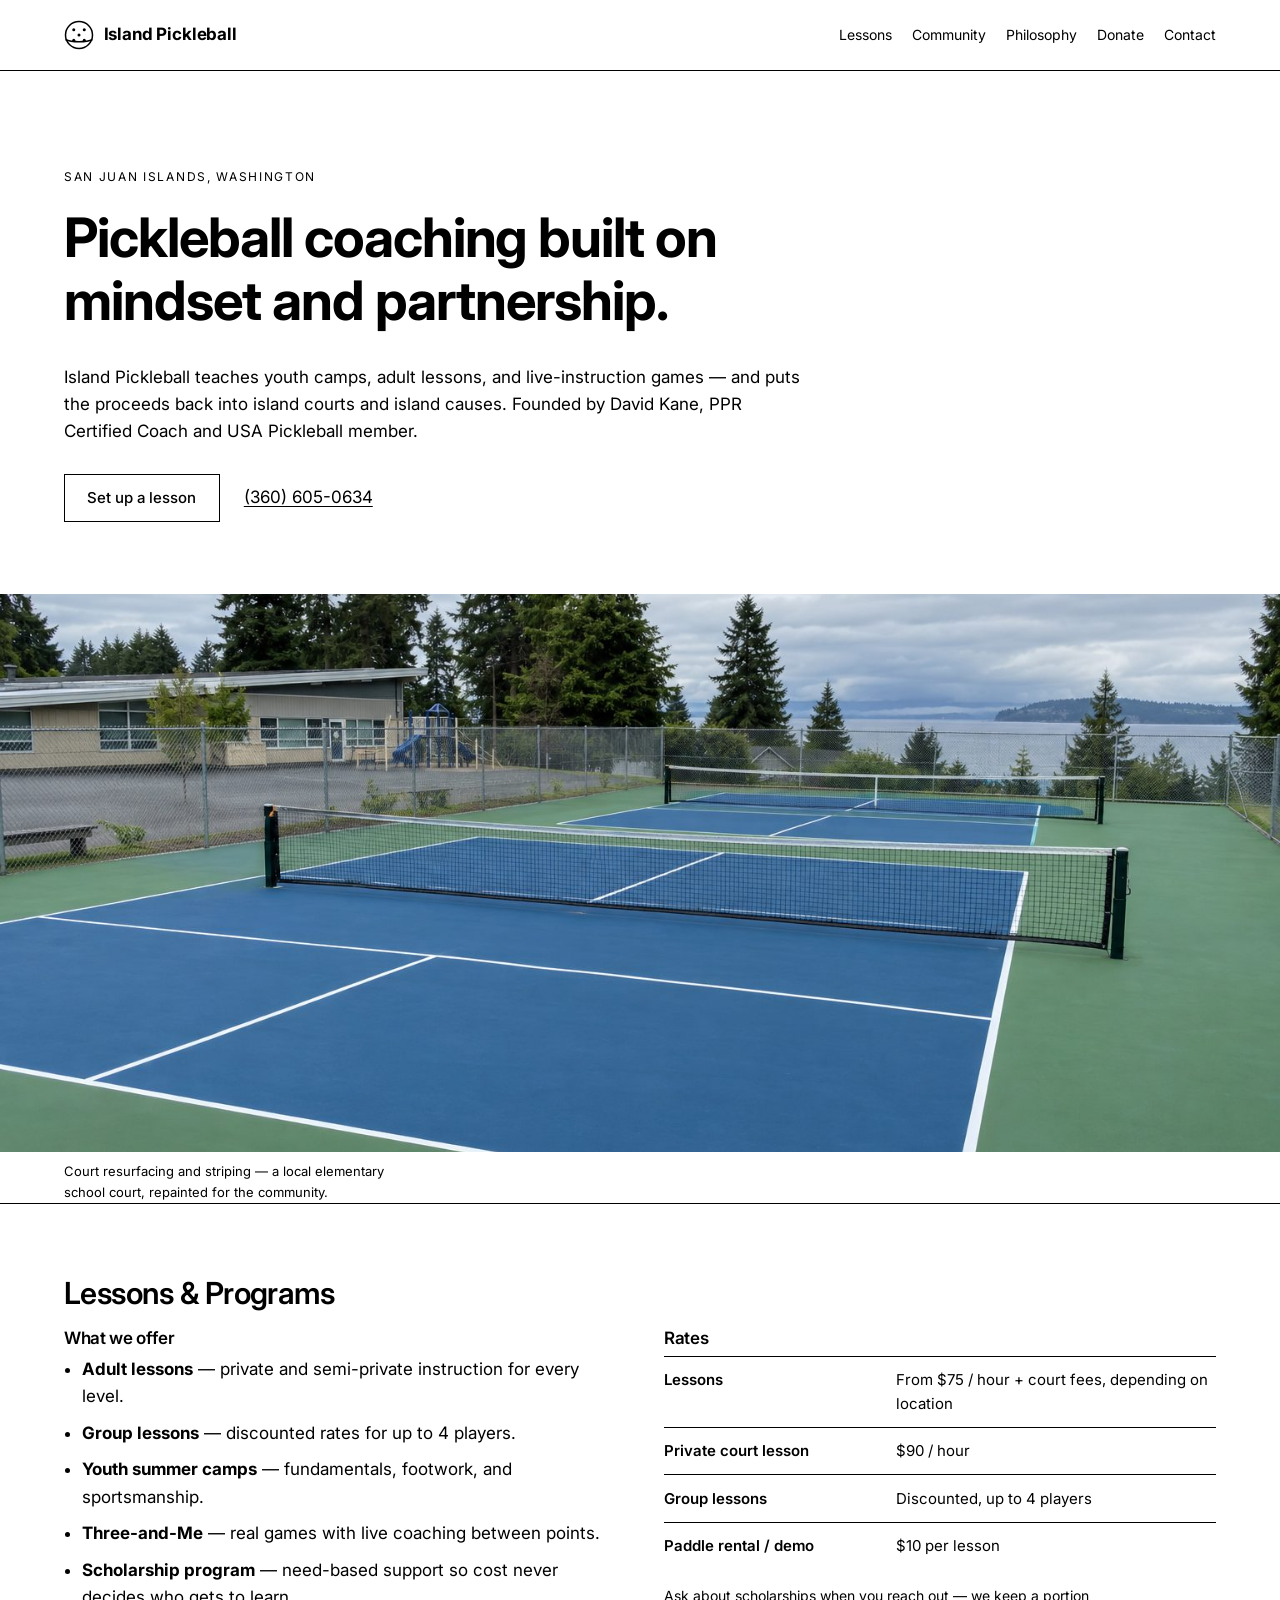
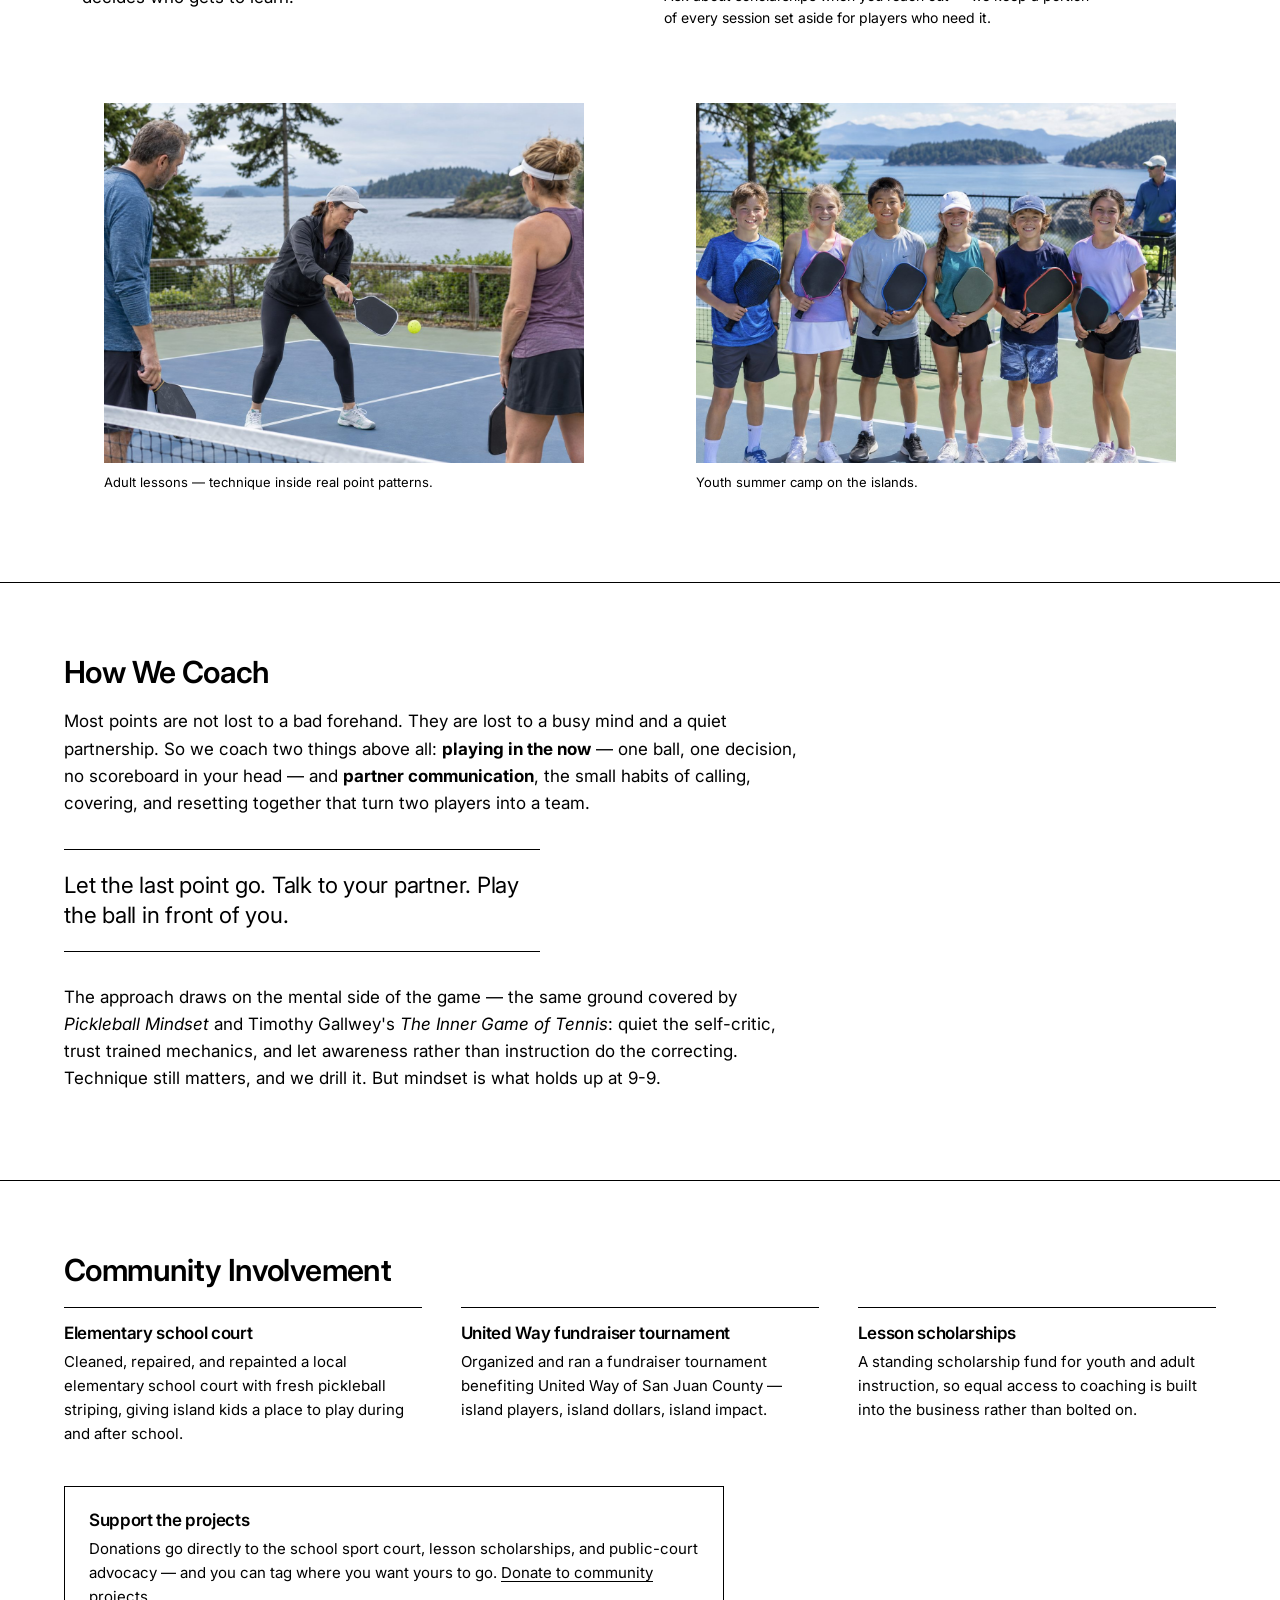
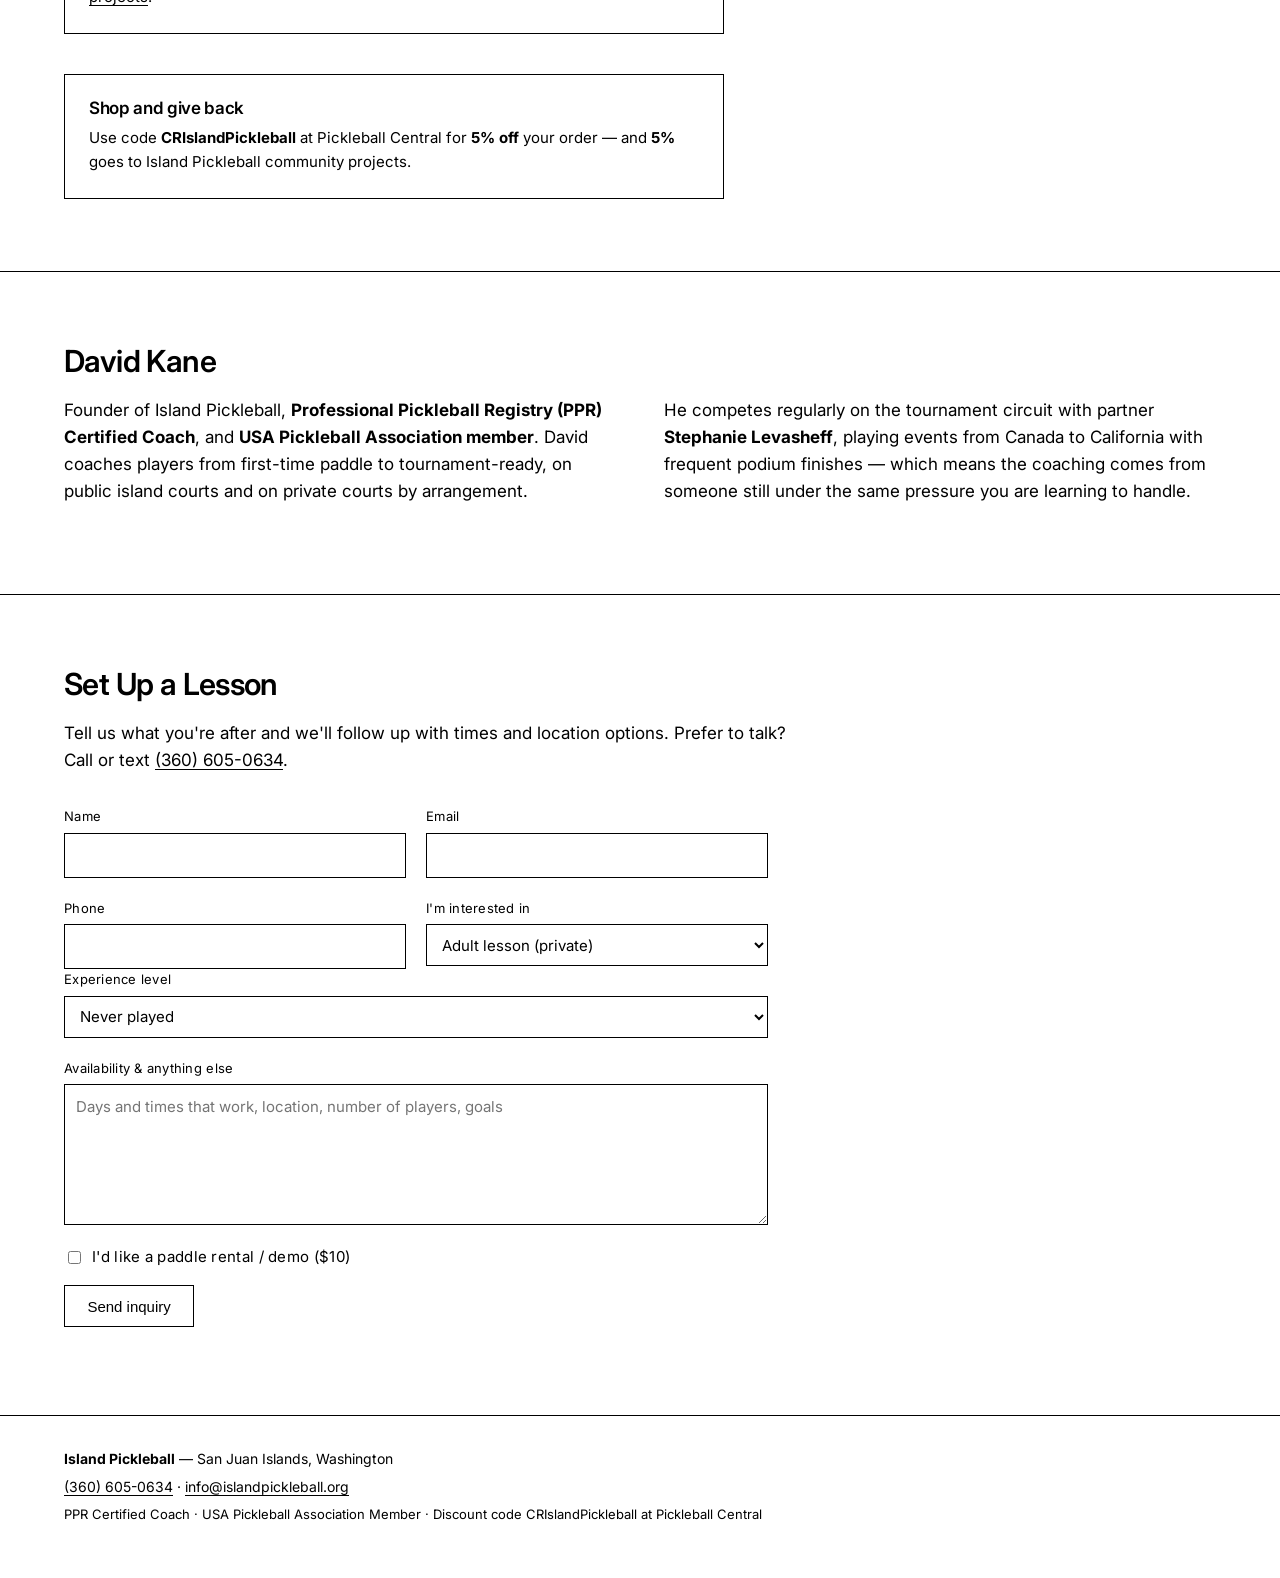
==== index.html @ 6d338e6a "Update index.html changed email in footer" ====
<!DOCTYPE html>
<html lang="en">
<head>
<meta charset="utf-8">
<meta name="viewport" content="width=device-width, initial-scale=1">
<title>Island Pickleball — Coaching &amp; Community in the San Juan Islands</title>
<meta name="description" content="Island Pickleball offers youth camps, adult lessons, and community court projects in the San Juan Islands. PPR certified coaching with David Kane. Scholarships available.">
<link rel="icon" href="favicon.svg" type="image/svg+xml">
<link rel="preconnect" href="https://fonts.googleapis.com">
<link rel="preconnect" href="https://fonts.gstatic.com" crossorigin>
<link href="https://fonts.googleapis.com/css2?family=Inter:wght@400;500;600;700&display=swap" rel="stylesheet">
<link rel="stylesheet" href="style.css">
</head>
<body>

<header class="site-header">
  <a class="brand" href="#top" aria-label="Island Pickleball home">
    <svg class="mark" viewBox="0 0 40 40" fill="none" aria-hidden="true">
      <circle cx="20" cy="20" r="18" stroke="currentColor" stroke-width="2"/>
      <circle cx="13" cy="13" r="2" fill="currentColor"/>
      <circle cx="27" cy="13" r="2" fill="currentColor"/>
      <circle cx="20" cy="20" r="2" fill="currentColor"/>
      <circle cx="13" cy="27" r="2" fill="currentColor"/>
      <circle cx="27" cy="27" r="2" fill="currentColor"/>
      <path d="M2 26c8 4 28 4 36 0" stroke="currentColor" stroke-width="2"/>
    </svg>
    <span class="brand-name">Island Pickleball</span>
  </a>
  <nav aria-label="Main">
    <a href="#lessons">Lessons</a>
    <a href="#community">Community</a>
    <a href="#coaching">Philosophy</a>
    <a href="donate/">Donate</a>
    <a href="#contact">Contact</a>
  </nav>
</header>

<main id="top">

  <section class="hero">
    <p class="eyebrow">San Juan Islands, Washington</p>
    <h1>Pickleball coaching built on mindset and partnership.</h1>
    <p class="lede">Island Pickleball teaches youth camps, adult lessons, and live-instruction games — and puts the proceeds back into island courts and island causes. Founded by David Kane, PPR Certified Coach and USA Pickleball member.</p>
    <p class="actions">
      <a class="btn" href="#contact">Set up a lesson</a>
      <a class="link" href="tel:+13606050634">(360) 605-0634</a>
    </p>
  </section>

  <figure class="bleed">
    <img src="images/court-painting.jpg" alt="Freshly resurfaced and striped pickleball courts in the San Juan Islands" width="1600" height="1067">
    <figcaption>Court resurfacing and striping — a local elementary school court, repainted for the community.</figcaption>
  </figure>

  <section id="lessons" class="section">
    <h2>Lessons &amp; Programs</h2>
    <div class="two-col">
      <div>
        <h3>What we offer</h3>
        <ul class="plain">
          <li><strong>Adult lessons</strong> — private and semi-private instruction for every level.</li>
          <li><strong>Group lessons</strong> — discounted rates for up to 4 players.</li>
          <li><strong>Youth summer camps</strong> — fundamentals, footwork, and sportsmanship.</li>
          <li><strong>Three-and-Me</strong> — real games with live coaching between points.</li>
          <li><strong>Scholarship program</strong> — need-based support so cost never decides who gets to learn.</li>
        </ul>
      </div>
      <div>
        <h3>Rates</h3>
        <table class="rates">
          <tbody>
            <tr><th scope="row">Lessons</th><td>From $75 / hour + court fees, depending on location</td></tr>
            <tr><th scope="row">Private court lesson</th><td>$90 / hour</td></tr>
            <tr><th scope="row">Group lessons</th><td>Discounted, up to 4 players</td></tr>
            <tr><th scope="row">Paddle rental / demo</th><td>$10 per lesson</td></tr>
          </tbody>
        </table>
        <p class="note">Ask about scholarships when you reach out — we keep a portion of every session set aside for players who need it.</p>
      </div>
    </div>
    <div class="pair">
      <figure><img src="images/lessons.jpg" alt="Coach working with two adult players on an outdoor court" width="1600" height="1200"><figcaption>Adult lessons — technique inside real point patterns.</figcaption></figure>
      <figure><img src="images/youth-camp.jpg" alt="Youth summer camp players holding paddles on court" width="1600" height="1200"><figcaption>Youth summer camp on the islands.</figcaption></figure>
    </div>
  </section>

  <section id="coaching" class="section">
    <h2>How We Coach</h2>
    <p class="prose">Most points are not lost to a bad forehand. They are lost to a busy mind and a quiet partnership. So we coach two things above all: <strong>playing in the now</strong> — one ball, one decision, no scoreboard in your head — and <strong>partner communication</strong>, the small habits of calling, covering, and resetting together that turn two players into a team.</p>
    <blockquote>Let the last point go. Talk to your partner. Play the ball in front of you.</blockquote>
    <p class="prose">The approach draws on the mental side of the game — the same ground covered by <em>Pickleball Mindset</em> and Timothy Gallwey's <em>The Inner Game of Tennis</em>: quiet the self-critic, trust trained mechanics, and let awareness rather than instruction do the correcting. Technique still matters, and we drill it. But mindset is what holds up at 9-9.</p>
  </section>

  <section id="community" class="section">
    <h2>Community Involvement</h2>
    <div class="cards">
      <article>
        <h3>Elementary school court</h3>
        <p>Cleaned, repaired, and repainted a local elementary school court with fresh pickleball striping, giving island kids a place to play during and after school.</p>
      </article>
      <article>
        <h3>United Way fundraiser tournament</h3>
        <p>Organized and ran a fundraiser tournament benefiting United Way of San Juan County — island players, island dollars, island impact.</p>
      </article>
      <article>
        <h3>Lesson scholarships</h3>
        <p>A standing scholarship fund for youth and adult instruction, so equal access to coaching is built into the business rather than bolted on.</p>
      </article>
    </div>
    <div class="callout">
      <h3>Support the projects</h3>
      <p>Donations go directly to the school sport court, lesson scholarships, and public-court advocacy — and you can tag where you want yours to go. <a href="donate/">Donate to community projects</a>.</p>
    </div>
    <div class="callout">
      <h3>Shop and give back</h3>
      <p>Use code <strong>CRIslandPickleball</strong> at Pickleball Central for <strong>5% off</strong> your order — and <strong>5%</strong> goes to Island Pickleball community projects.</p>
    </div>
  </section>

  <section id="coach" class="section">
    <h2>David Kane</h2>
    <div class="two-col">
      <div>
        <p class="prose">Founder of Island Pickleball, <strong>Professional Pickleball Registry (PPR) Certified Coach</strong>, and <strong>USA Pickleball Association member</strong>. David coaches players from first-time paddle to tournament-ready, on public island courts and on private courts by arrangement.</p>
      </div>
      <div>
        <p class="prose">He competes regularly on the tournament circuit with partner <strong>Stephanie Levasheff</strong>, playing events from Canada to California with frequent podium finishes — which means the coaching comes from someone still under the same pressure you are learning to handle.</p>
      </div>
    </div>
  </section>

  <section id="contact" class="section">
    <h2>Set Up a Lesson</h2>
    <p class="prose">Tell us what you're after and we'll follow up with times and location options. Prefer to talk? Call or text <a href="tel:+13606050634">(360) 605-0634</a>.</p>
    <form class="form" action="https://formsubmit.co/info@islandpickleball.org" method="POST">
      <input type="hidden" name="_subject" value="Island Pickleball — lesson inquiry">
      <input type="hidden" name="_captcha" value="false">
      <input type="hidden" name="_template" value="table">
      <input type="text" name="_honey" style="display:none">
      <div class="grid">
        <p class="field"><label for="name">Name</label><input id="name" name="Name" type="text" required></p>
        <p class="field"><label for="email">Email</label><input id="email" name="Email" type="email" required></p>
        <p class="field"><label for="phone">Phone</label><input id="phone" name="Phone" type="tel"></p>
        <p class="field"><label for="interest">I'm interested in</label>
          <select id="interest" name="Interest">
            <option>Adult lesson (private)</option>
            <option>Group lesson (up to 4)</option>
            <option>Youth summer camp</option>
            <option>Three-and-Me game with live instruction</option>
            <option>Private court lesson</option>
            <option>Scholarship information</option>
          </select>
        </p>
      </div>
      <p class="field"><label for="level">Experience level</label>
        <select id="level" name="Level">
          <option>Never played</option>
          <option>Beginner</option>
          <option>Intermediate (3.0-3.5)</option>
          <option>Advanced (4.0+)</option>
        </select>
      </p>
      <p class="field"><label for="message">Availability &amp; anything else</label><textarea id="message" name="Message" rows="5" placeholder="Days and times that work, location, number of players, goals"></textarea></p>
      <p class="check"><input id="paddle" name="Paddle rental" type="checkbox" value="Yes"> <label for="paddle">I'd like a paddle rental / demo ($10)</label></p>
      <p><button class="btn" type="submit">Send inquiry</button></p>
    </form>
  </section>

</main>

<footer class="site-footer">
  <p><strong>Island Pickleball</strong> — San Juan Islands, Washington</p>
  <p><a href="tel:+13606050634">(360) 605-0634</a> · <a href="mailto:info@islandpickleball.org">info@islandpickleball.org</a></p>
  <p class="fine">PPR Certified Coach · USA Pickleball Association Member · Discount code CRIslandPickleball at Pickleball Central</p>
</footer>

</body>
</html>
---- style.css ----
:root{
  --ink:#000;
  --paper:#fff;
  --rule:#000;
  --measure:68ch;
  --pad:clamp(1.25rem,5vw,4rem);
}
*{box-sizing:border-box}
html{-webkit-text-size-adjust:100%}
body{
  margin:0;
  background:var(--paper);
  color:var(--ink);
  font-family:Inter,-apple-system,BlinkMacSystemFont,"Segoe UI",Helvetica,Arial,sans-serif;
  font-size:17px;
  line-height:1.6;
  -webkit-font-smoothing:antialiased;
}
img{max-width:100%;height:auto;display:block}
a{color:var(--ink);text-decoration:underline;text-underline-offset:3px}
a:hover{text-decoration-thickness:2px}
h1,h2,h3{line-height:1.15;letter-spacing:-0.02em;margin:0 0 .6em}
h1{font-size:clamp(2rem,5.2vw,3.4rem);font-weight:700;max-width:24ch}
h2{font-size:clamp(1.35rem,2.6vw,1.9rem);font-weight:600}
h3{font-size:1.0625rem;font-weight:600;margin-bottom:.4em}
p{margin:0 0 1rem}

/* header */
.site-header{
  display:flex;align-items:center;justify-content:space-between;gap:1.5rem;flex-wrap:wrap;
  padding:1.25rem var(--pad);border-bottom:1px solid var(--rule);
}
.brand{display:flex;align-items:center;gap:.6rem;text-decoration:none}
.mark{width:30px;height:30px;flex:0 0 auto}
.brand-name{font-weight:700;letter-spacing:-0.01em;font-size:1.0625rem}
.site-header nav{display:flex;gap:1.25rem;flex-wrap:wrap}
.site-header nav a{font-size:.875rem;text-decoration:none}
.site-header nav a:hover{text-decoration:underline;text-underline-offset:4px}

/* sections */
.hero{padding:clamp(3rem,8vw,6rem) var(--pad) clamp(2rem,5vw,3.5rem)}
.eyebrow{font-size:.75rem;letter-spacing:.14em;text-transform:uppercase;margin-bottom:1.25rem}
.lede{max-width:var(--measure);font-size:1.0625rem;margin-top:1.25rem}
.actions{display:flex;align-items:center;gap:1.5rem;flex-wrap:wrap;margin-top:1.75rem}
.btn{
  display:inline-block;border:1px solid var(--ink);padding:.7rem 1.4rem;
  text-decoration:none;font-size:.9375rem;font-weight:500;background:var(--paper);color:var(--ink);cursor:pointer;
}
.btn:hover{background:var(--ink);color:var(--paper)}
.section{padding:clamp(2.5rem,6vw,4.5rem) var(--pad);border-top:1px solid var(--rule)}
.prose{max-width:var(--measure)}

.bleed{margin:0}
.bleed img{width:100%;max-height:62vh;object-fit:cover}
figcaption{font-size:.8125rem;padding:.6rem var(--pad) 0;max-width:60ch}
.pair figcaption{padding-left:0;padding-right:0}

.two-col{display:grid;grid-template-columns:repeat(auto-fit,minmax(300px,1fr));gap:clamp(1.5rem,4vw,3rem)}
.pair{display:grid;grid-template-columns:repeat(auto-fit,minmax(280px,1fr));gap:clamp(1.5rem,3vw,2rem);margin-top:2.5rem}
.pair img{aspect-ratio:4/3;object-fit:cover;width:100%}

ul.plain{margin:0;padding-left:1.1rem}
ul.plain li{margin-bottom:.6rem}

.rates{border-collapse:collapse;width:100%;font-size:.9375rem}
.rates th,.rates td{border-top:1px solid var(--rule);padding:.7rem 0;text-align:left;vertical-align:top}
.rates th{font-weight:600;width:42%;padding-right:1rem}
.note{font-size:.875rem;margin-top:1rem;max-width:48ch}

blockquote{
  margin:2rem 0;padding:1.25rem 0;border-top:1px solid var(--rule);border-bottom:1px solid var(--rule);
  font-size:clamp(1.125rem,2.2vw,1.4rem);line-height:1.35;max-width:34ch;letter-spacing:-0.01em;
}

.cards{display:grid;grid-template-columns:repeat(auto-fit,minmax(260px,1fr));gap:clamp(1.5rem,3vw,2.5rem)}
.cards article{border-top:1px solid var(--rule);padding-top:1rem}
.cards p{font-size:.9375rem;margin:0}

.callout{border:1px solid var(--rule);padding:1.5rem;margin-top:2.5rem;max-width:60ch}
.callout p{margin:0;font-size:.9375rem}

/* form */
.form{max-width:44rem;margin-top:2rem}
.grid{display:grid;grid-template-columns:repeat(auto-fit,minmax(240px,1fr));gap:1.25rem}
.field{display:flex;flex-direction:column;gap:.35rem;margin:0 0 1.25rem}
.grid .field{margin-bottom:0}
label{font-size:.8125rem;letter-spacing:.02em}
input[type=text],input[type=email],input[type=tel],select,textarea{
  font:inherit;font-size:.9375rem;color:var(--ink);background:var(--paper);
  border:1px solid var(--ink);border-radius:0;padding:.6rem .7rem;width:100%;
}
textarea{resize:vertical}
input:focus,select:focus,textarea:focus,.btn:focus-visible,a:focus-visible{outline:2px solid var(--ink);outline-offset:2px}
.check{display:flex;align-items:center;gap:.5rem;font-size:.9375rem}
.check label{font-size:.9375rem}
.check input{width:auto;accent-color:#000}

/* footer */
.site-footer{border-top:1px solid var(--rule);padding:2rem var(--pad) 3rem;font-size:.875rem}
.site-footer p{margin:0 0 .35rem}
.fine{font-size:.8125rem;margin-top:.75rem}

@media (max-width:600px){
  body{font-size:16px}
  .site-header{gap:.75rem}
  .bleed img{max-height:46vh}
}

/* donate page */
.fieldset{border:1px solid var(--rule);padding:1.25rem;margin:0 0 1.5rem}
.fieldset legend{font-size:.8125rem;letter-spacing:.02em;padding:0 .4rem}
.fieldset .check{margin:0 0 .6rem}
.fieldset .check:last-child{margin-bottom:0}
.qr-block{border:1px solid var(--rule);padding:1.5rem;display:inline-block;text-align:center}
.qr-block img{width:100%;max-width:300px;height:auto;margin:0 auto}
.qr-url{font-size:.8125rem;margin:1rem 0 0}
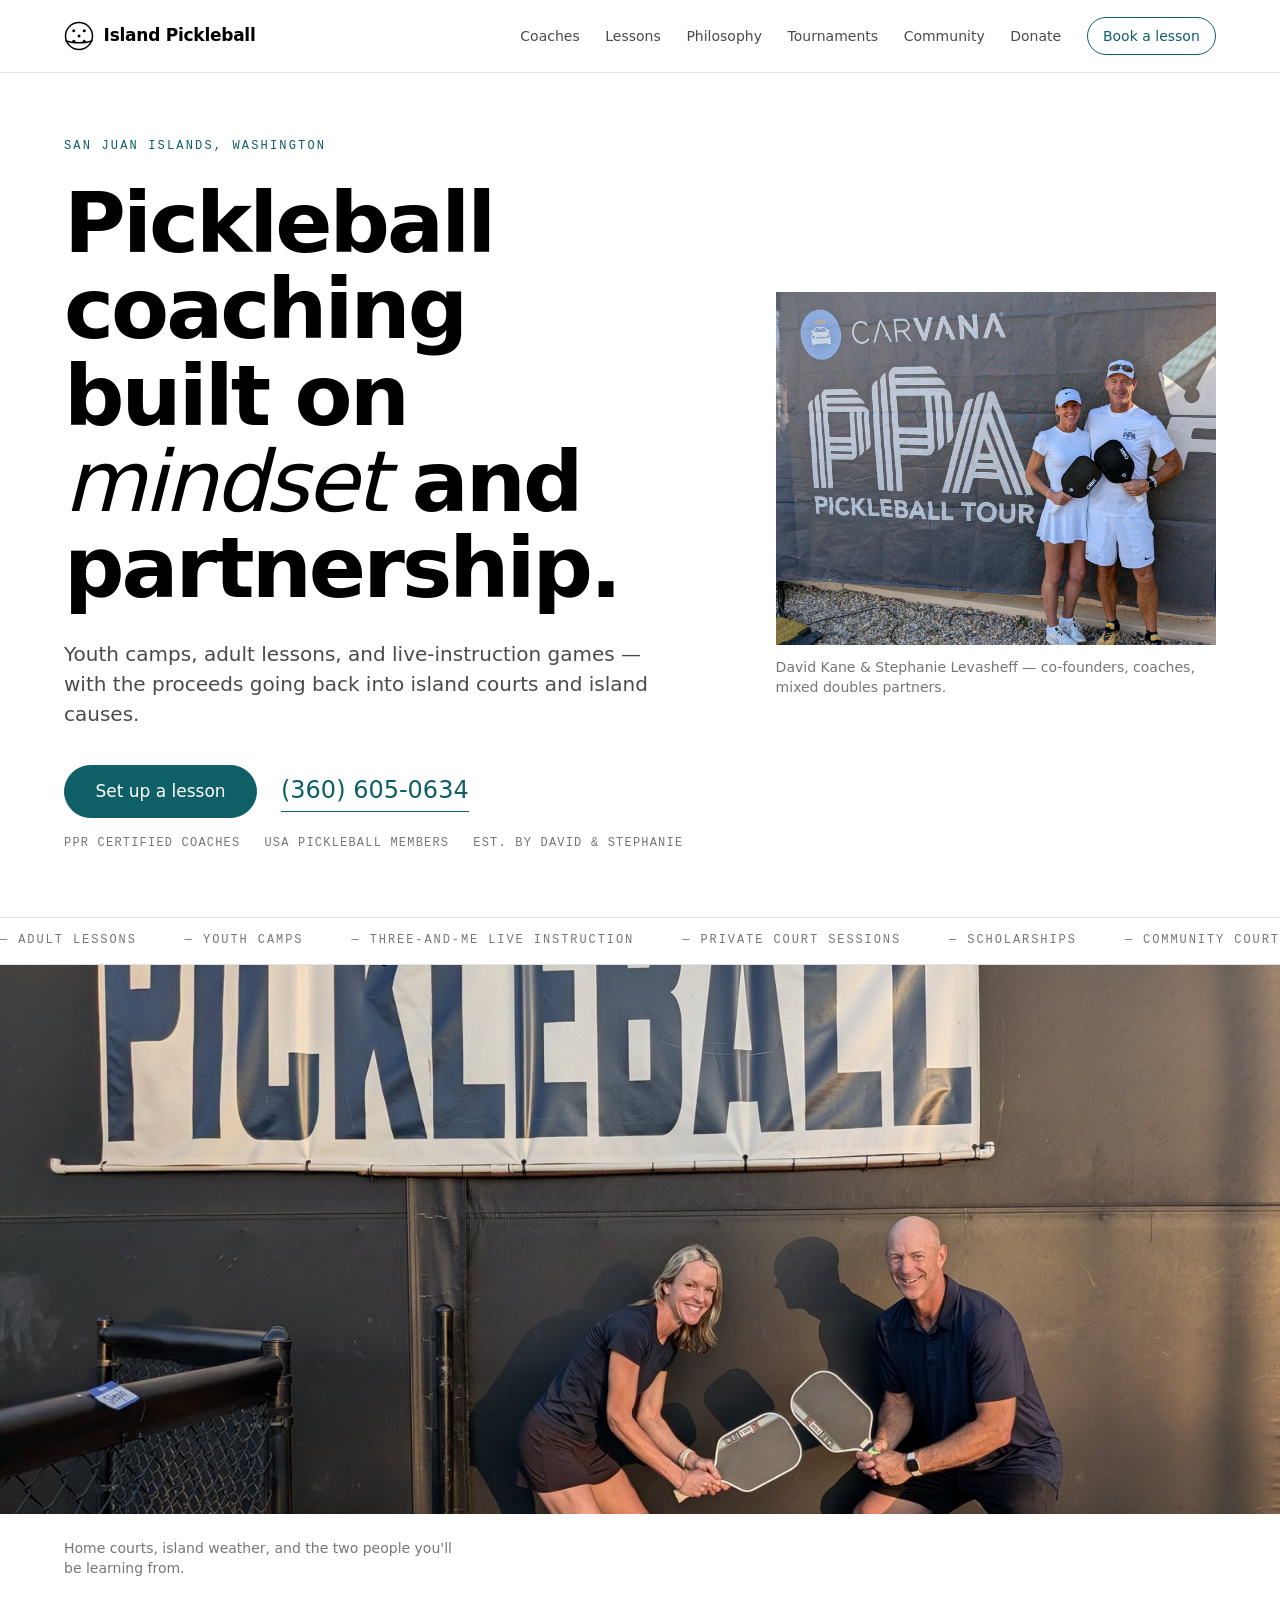
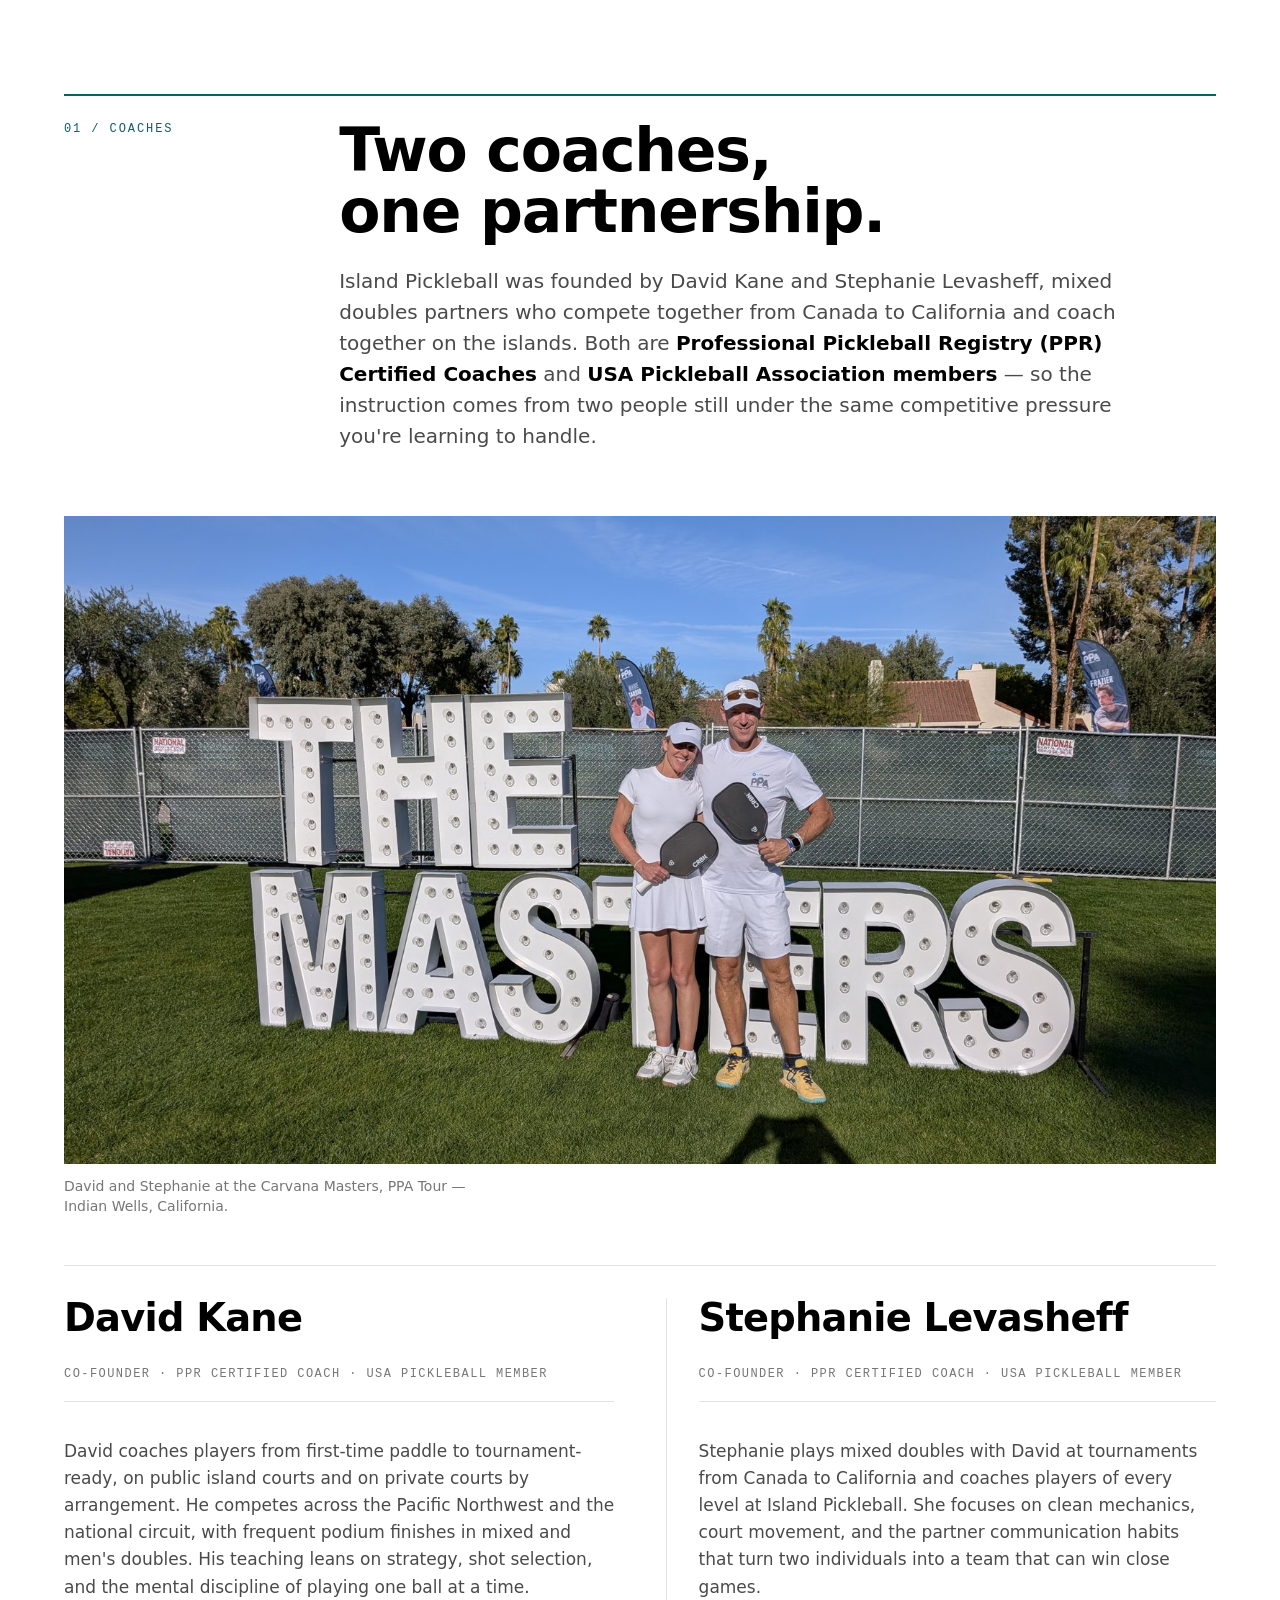
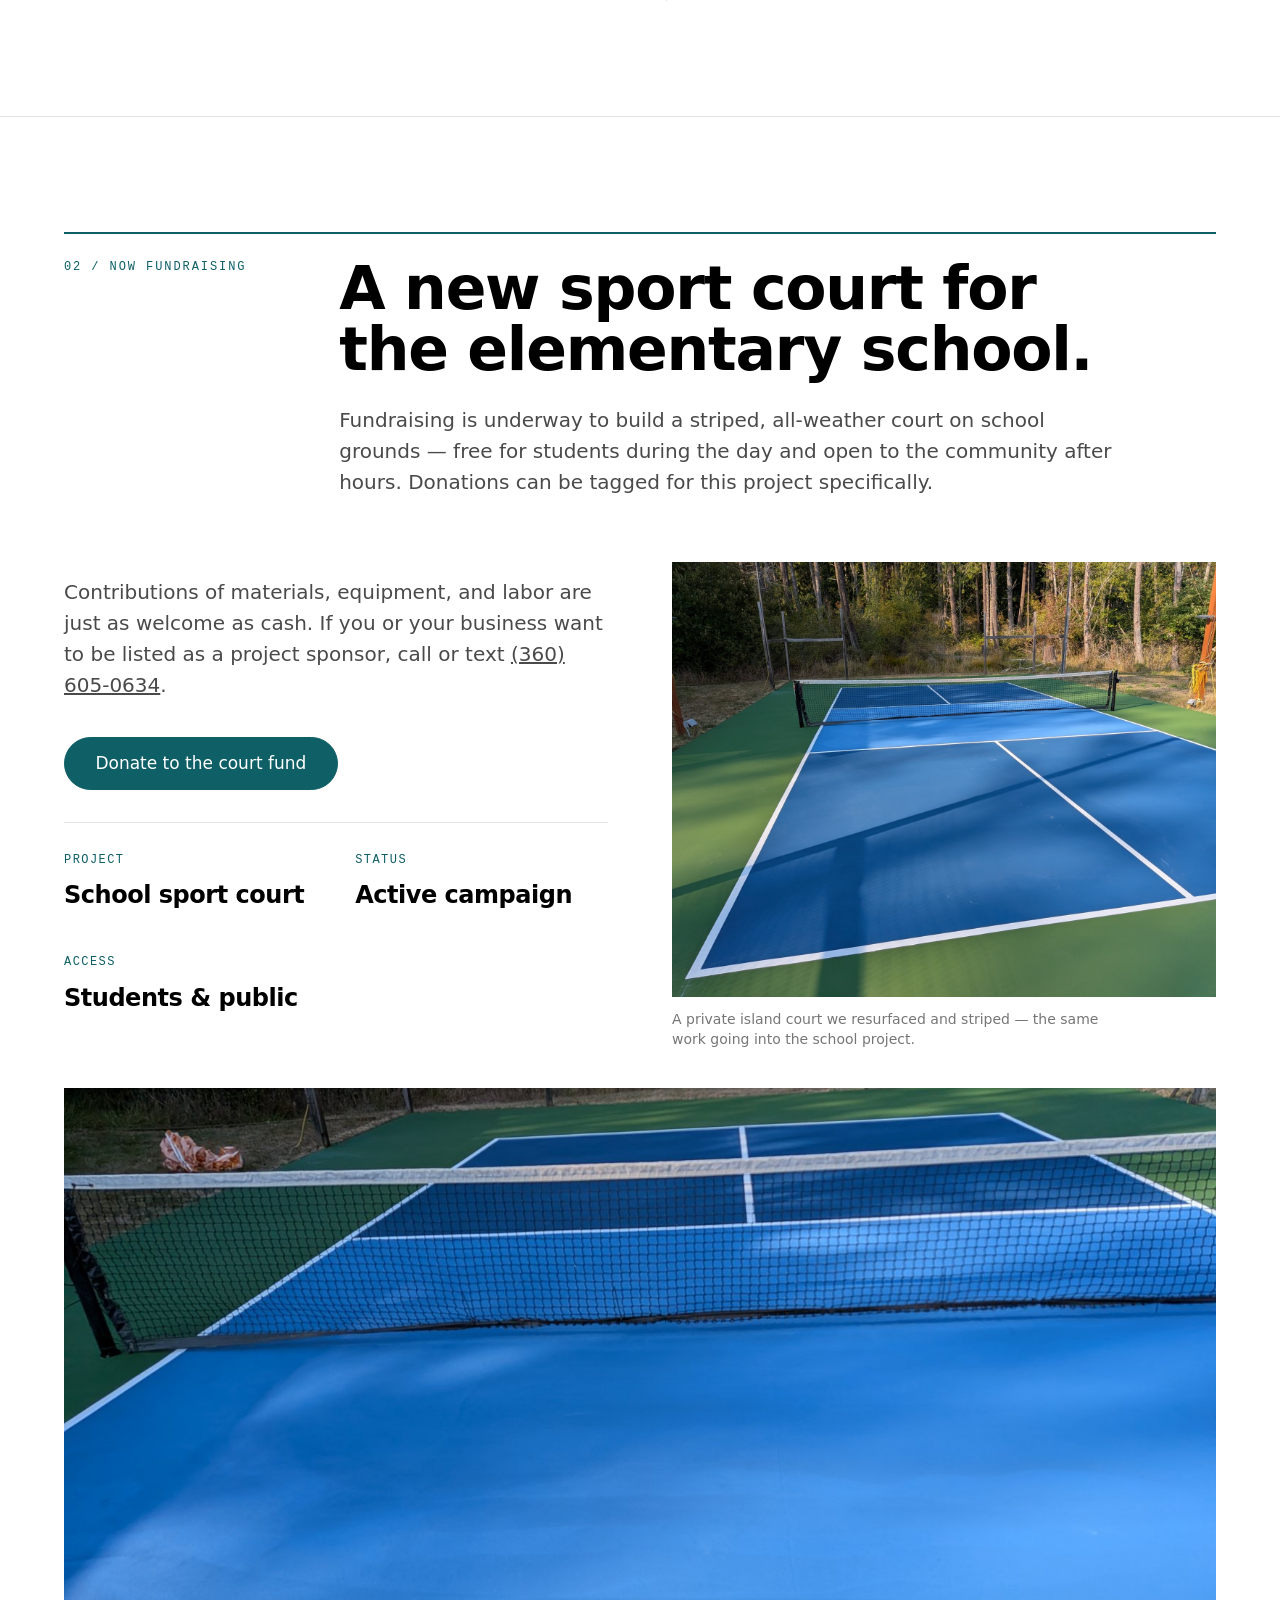
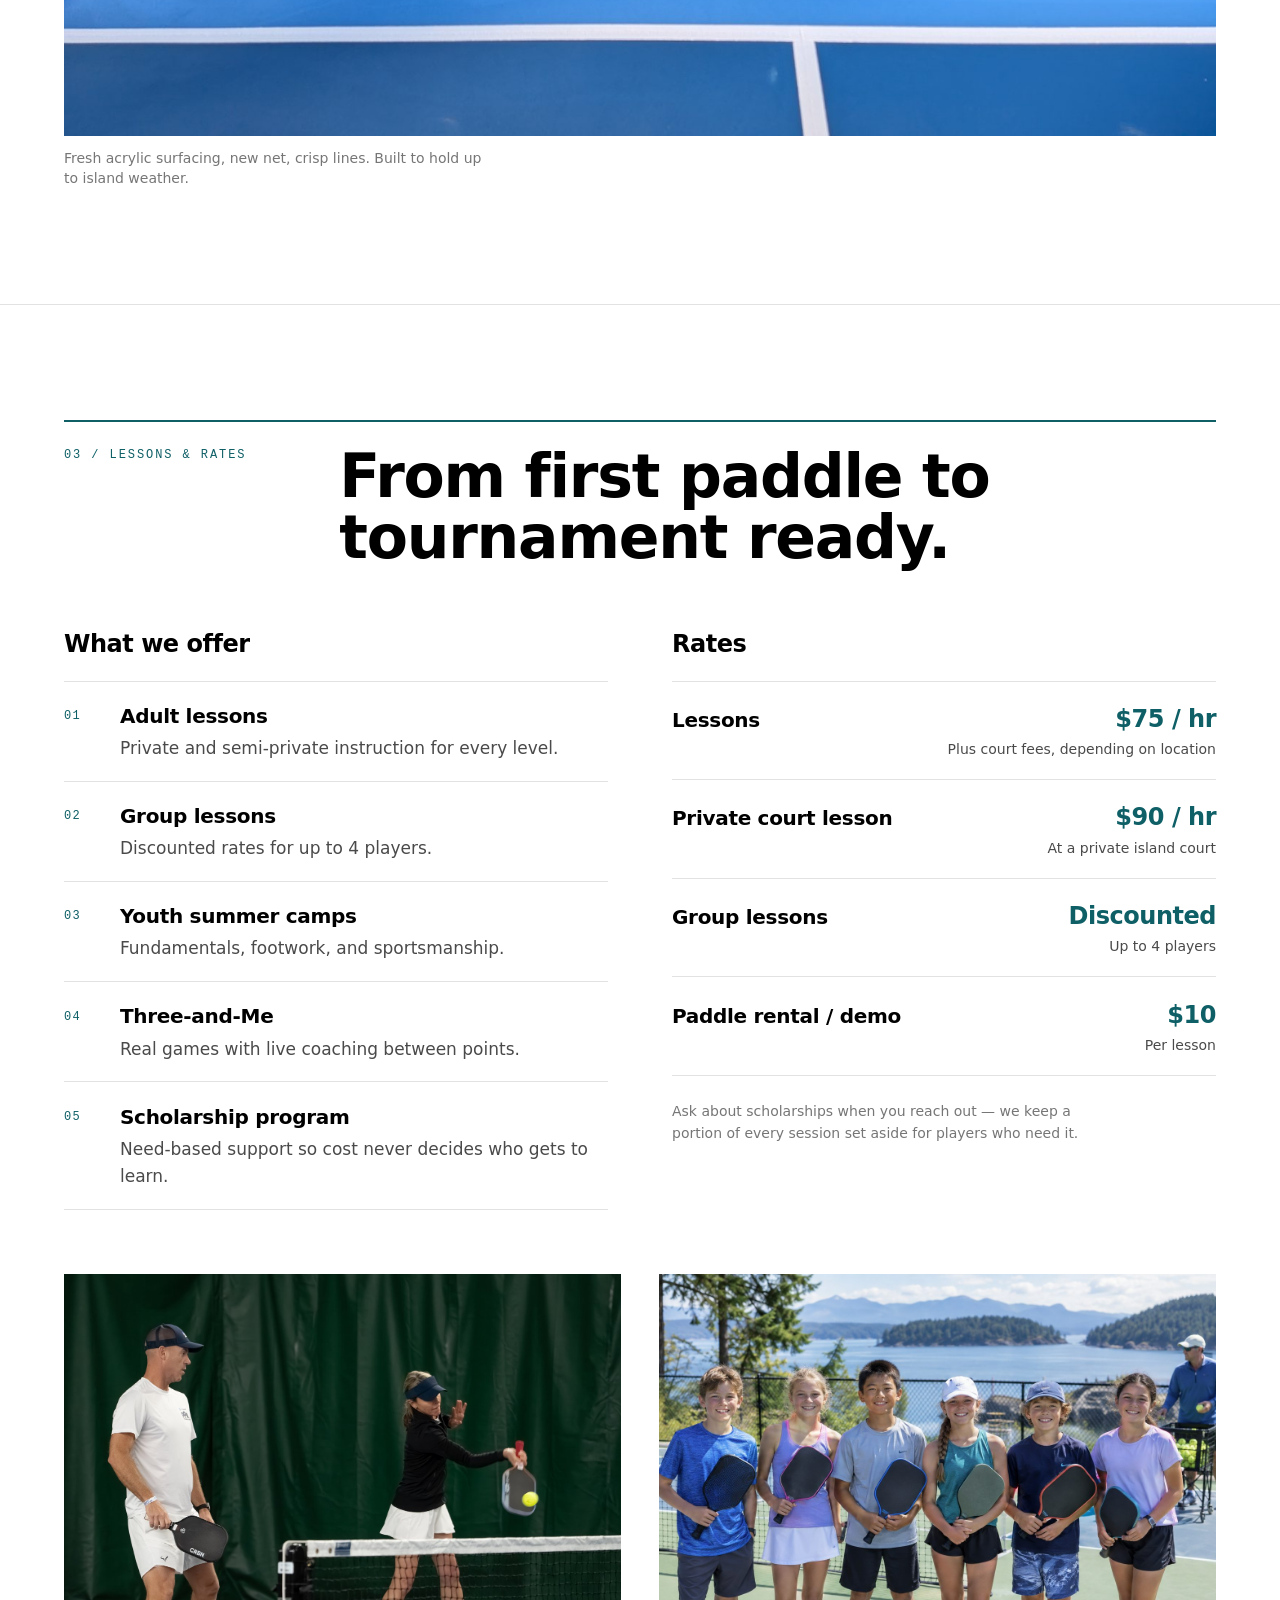
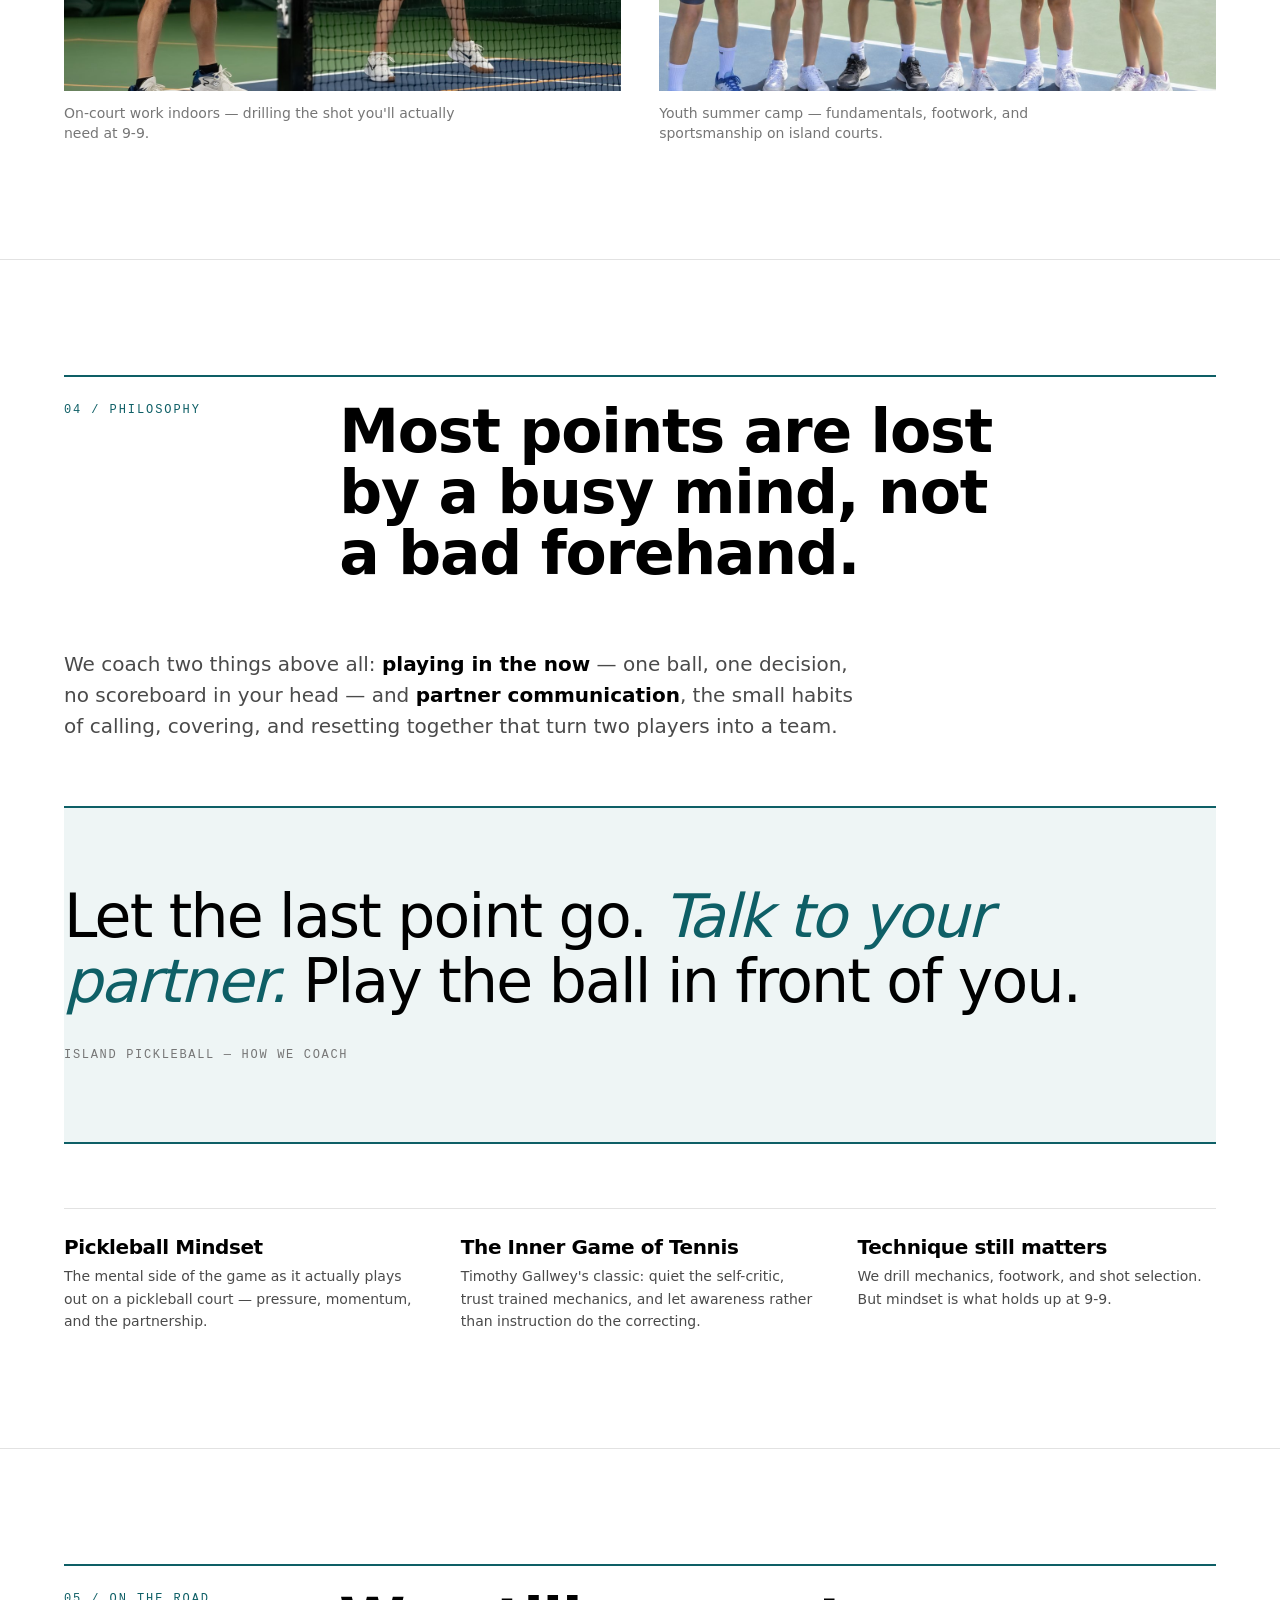
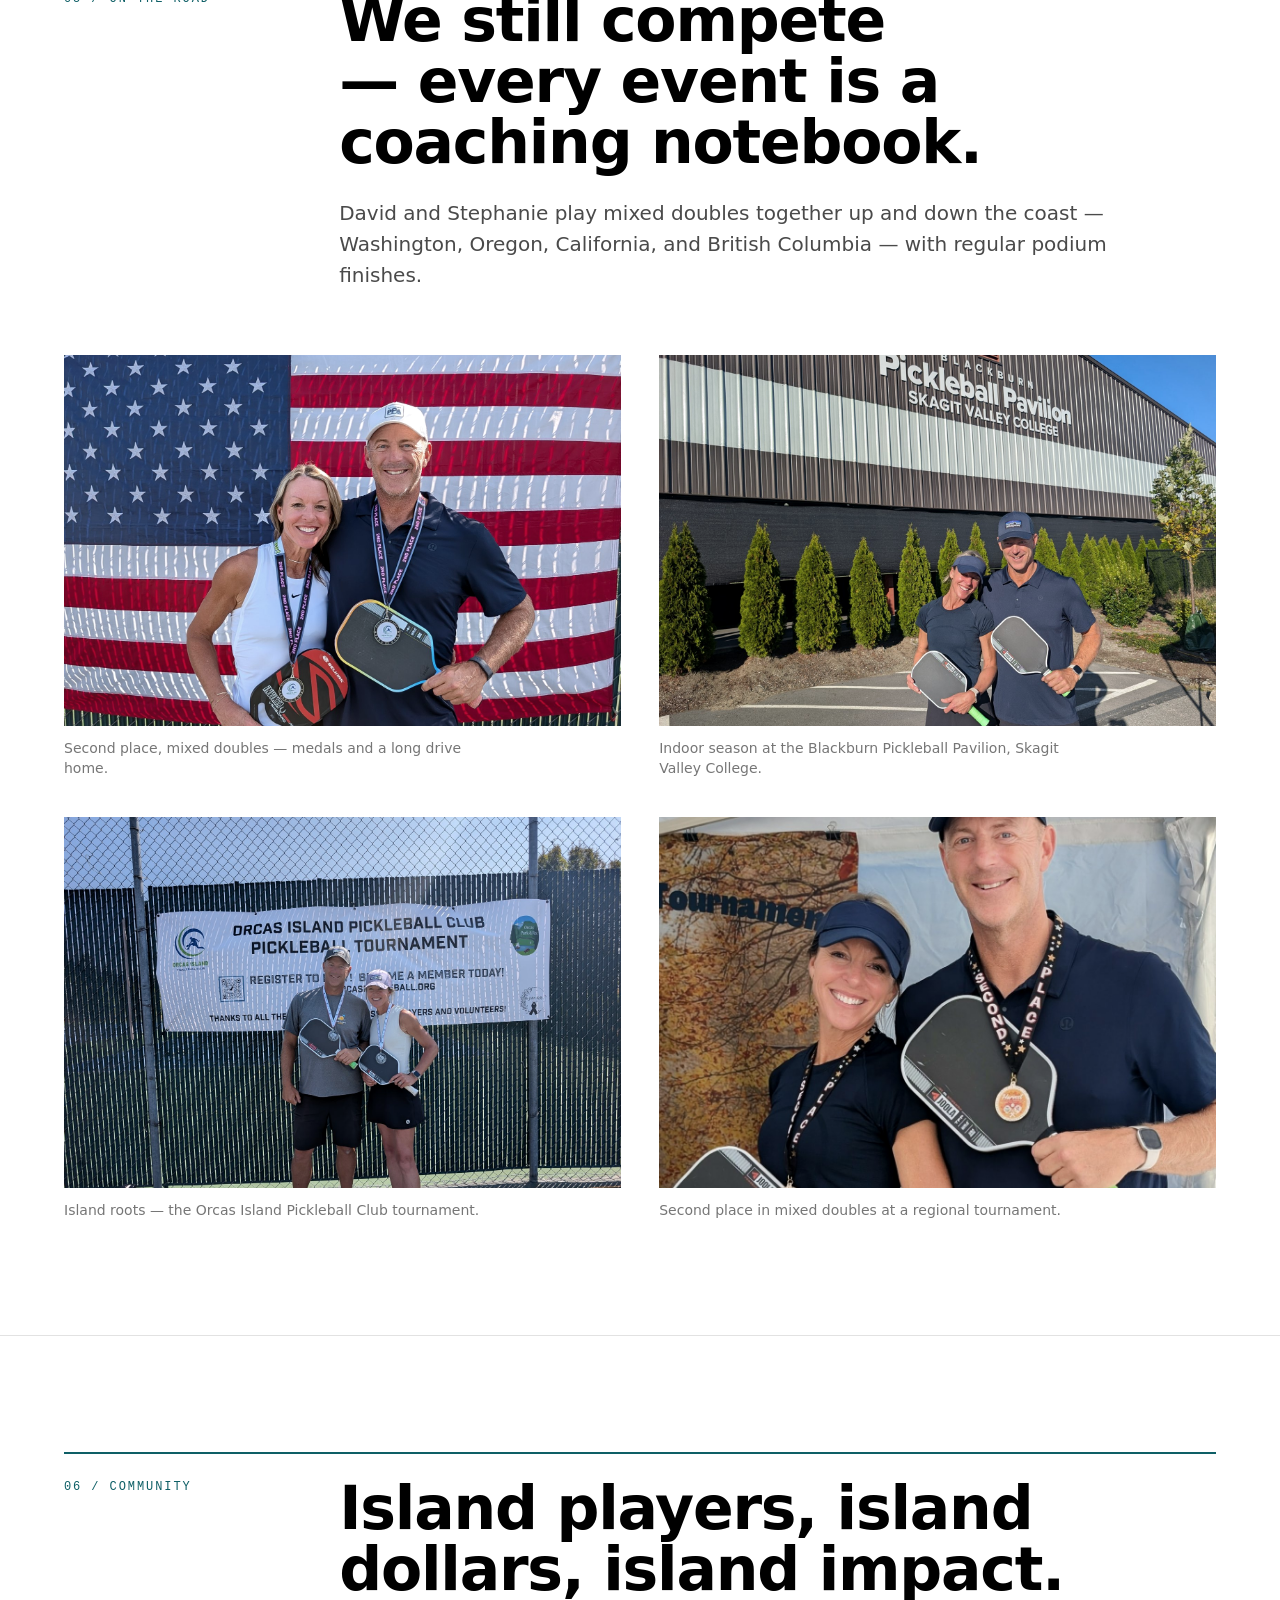
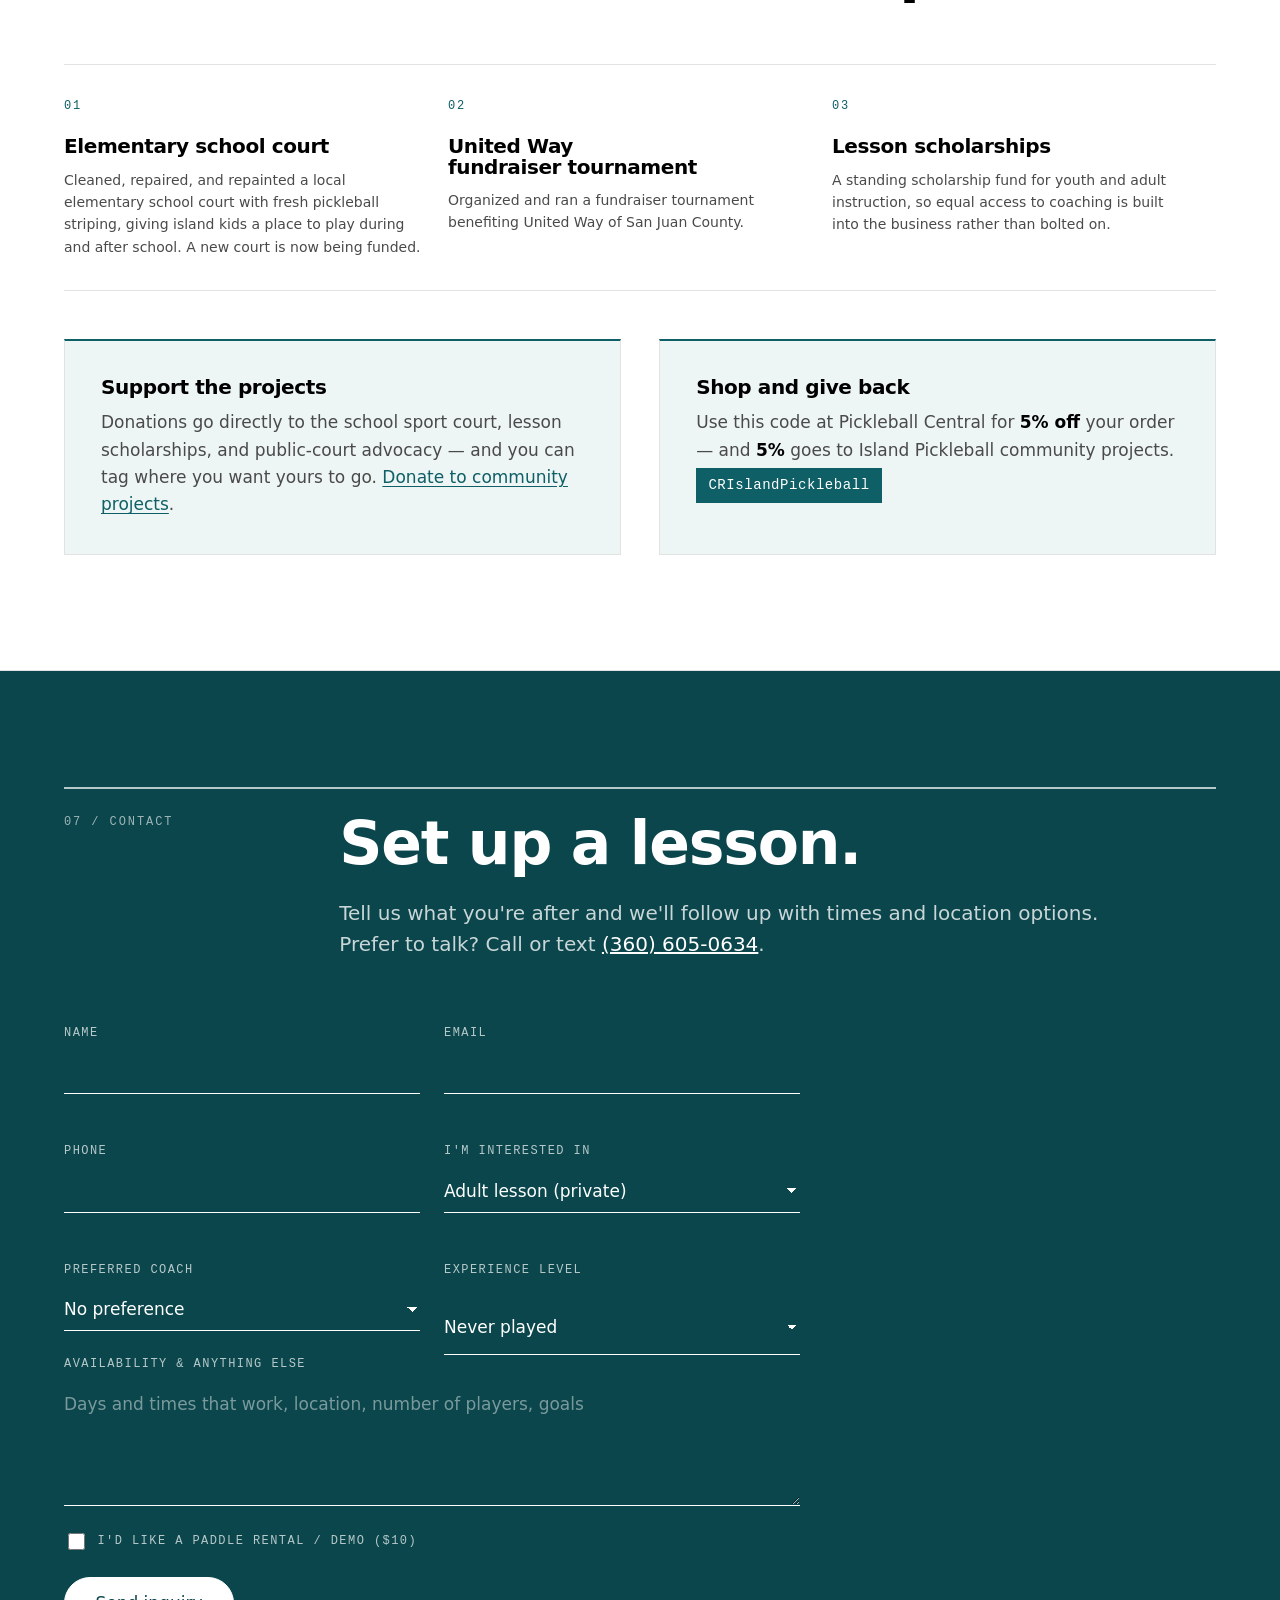
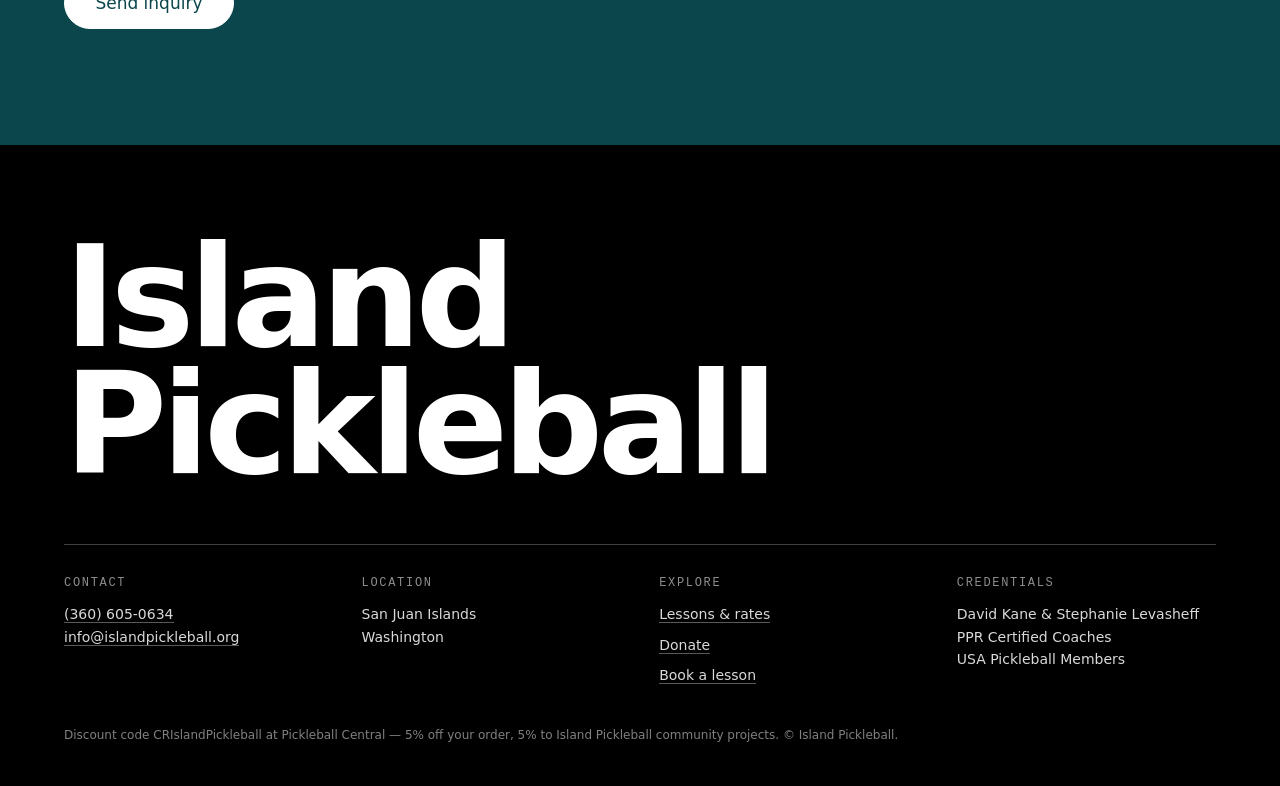
==== commit c8a8b7a0: "update using actual photos and steph profile update with actual photos and now using desktop github" ====
--- a/index.html
+++ b/index.html
@@ -4,174 +4,386 @@
 <meta charset="utf-8">
 <meta name="viewport" content="width=device-width, initial-scale=1">
 <title>Island Pickleball — Coaching &amp; Community in the San Juan Islands</title>
-<meta name="description" content="Island Pickleball offers youth camps, adult lessons, and community court projects in the San Juan Islands. PPR certified coaching with David Kane. Scholarships available.">
+<meta name="description" content="Island Pickleball offers youth camps, adult lessons, and community court projects in the San Juan Islands. PPR certified coaching with David Kane and Stephanie Levasheff. Scholarships available.">
 <link rel="icon" href="favicon.svg" type="image/svg+xml">
-<link rel="preconnect" href="https://fonts.googleapis.com">
-<link rel="preconnect" href="https://fonts.gstatic.com" crossorigin>
-<link href="https://fonts.googleapis.com/css2?family=Inter:wght@400;500;600;700&display=swap" rel="stylesheet">
+<link rel="preconnect" href="https://api.fontshare.com" crossorigin>
+<link href="https://api.fontshare.com/v2/css?f[]=clash-display@400,500,600&f[]=satoshi@300,400,500,700&display=swap" rel="stylesheet">
 <link rel="stylesheet" href="style.css">
 </head>
 <body>
 
 <header class="site-header">
-  <a class="brand" href="#top" aria-label="Island Pickleball home">
-    <svg class="mark" viewBox="0 0 40 40" fill="none" aria-hidden="true">
-      <circle cx="20" cy="20" r="18" stroke="currentColor" stroke-width="2"/>
-      <circle cx="13" cy="13" r="2" fill="currentColor"/>
-      <circle cx="27" cy="13" r="2" fill="currentColor"/>
-      <circle cx="20" cy="20" r="2" fill="currentColor"/>
-      <circle cx="13" cy="27" r="2" fill="currentColor"/>
-      <circle cx="27" cy="27" r="2" fill="currentColor"/>
-      <path d="M2 26c8 4 28 4 36 0" stroke="currentColor" stroke-width="2"/>
-    </svg>
-    <span class="brand-name">Island Pickleball</span>
-  </a>
-  <nav aria-label="Main">
-    <a href="#lessons">Lessons</a>
-    <a href="#community">Community</a>
-    <a href="#coaching">Philosophy</a>
-    <a href="donate/">Donate</a>
-    <a href="#contact">Contact</a>
-  </nav>
+  <div class="wrap">
+    <a class="brand" href="#top" aria-label="Island Pickleball home">
+      <svg class="mark" viewBox="0 0 40 40" fill="none" aria-hidden="true">
+        <circle cx="20" cy="20" r="18" stroke="currentColor" stroke-width="2"/>
+        <circle cx="13" cy="13" r="2" fill="currentColor"/>
+        <circle cx="27" cy="13" r="2" fill="currentColor"/>
+        <circle cx="20" cy="20" r="2" fill="currentColor"/>
+        <circle cx="13" cy="27" r="2" fill="currentColor"/>
+        <circle cx="27" cy="27" r="2" fill="currentColor"/>
+        <path d="M2 26c8 4 28 4 36 0" stroke="currentColor" stroke-width="2"/>
+      </svg>
+      <span class="brand-name">Island Pickleball</span>
+    </a>
+    <nav aria-label="Main">
+      <a href="#coaches">Coaches</a>
+      <a href="#lessons">Lessons</a>
+      <a href="#coaching">Philosophy</a>
+      <a href="#tournaments">Tournaments</a>
+      <a href="#community">Community</a>
+      <a href="donate/">Donate</a>
+      <a class="cta" href="#contact">Book a lesson</a>
+    </nav>
+  </div>
 </header>
 
 <main id="top">
 
   <section class="hero">
-    <p class="eyebrow">San Juan Islands, Washington</p>
-    <h1>Pickleball coaching built on mindset and partnership.</h1>
-    <p class="lede">Island Pickleball teaches youth camps, adult lessons, and live-instruction games — and puts the proceeds back into island courts and island causes. Founded by David Kane, PPR Certified Coach and USA Pickleball member.</p>
-    <p class="actions">
-      <a class="btn" href="#contact">Set up a lesson</a>
-      <a class="link" href="tel:+13606050634">(360) 605-0634</a>
-    </p>
-  </section>
-
-  <figure class="bleed">
-    <img src="images/court-painting.jpg" alt="Freshly resurfaced and striped pickleball courts in the San Juan Islands" width="1600" height="1067">
-    <figcaption>Court resurfacing and striping — a local elementary school court, repainted for the community.</figcaption>
+    <div class="wrap">
+      <div>
+        <p class="eyebrow">San Juan Islands, Washington</p>
+        <h1>Pickleball coaching built on <em>mindset</em> and partnership.</h1>
+        <p class="lede">Youth camps, adult lessons, and live-instruction games — with the proceeds going back into island courts and island causes.</p>
+        <p class="actions">
+          <a class="btn" href="#contact">Set up a lesson</a>
+          <a class="link" href="tel:+13606050634">(360) 605-0634</a>
+        </p>
+        <p class="hero-meta">
+          <span>PPR Certified Coaches</span>
+          <span>USA Pickleball Members</span>
+          <span>Est. by David &amp; Stephanie</span>
+        </p>
+      </div>
+      <figure class="hero-figure">
+        <img src="images/ppa-tour.jpg" alt="David Kane and Stephanie Levasheff in front of a PPA Pickleball Tour banner" width="1600" height="1171">
+        <!-- CAPTION — edit the text between the tags below -->
+        <figcaption>David Kane &amp; Stephanie Levasheff — co-founders, coaches, mixed doubles partners.</figcaption>
+      </figure>
+    </div>
+  </section>
+
+  <div class="ticker" aria-hidden="true">
+    <div class="ticker-track">
+      <span>Adult lessons</span><span>Youth camps</span><span>Three-and-Me live instruction</span><span>Private court sessions</span><span>Scholarships</span><span>Community court projects</span>
+      <span>Adult lessons</span><span>Youth camps</span><span>Three-and-Me live instruction</span><span>Private court sessions</span><span>Scholarships</span><span>Community court projects</span>
+    </div>
+  </div>
+
+  <figure class="bleed reveal">
+    <img src="images/pickleball-wall.jpg" alt="David Kane and Stephanie Levasheff on court beneath a pickleball banner" width="1600" height="1200">
+    <!-- CAPTION — edit the text between the tags below -->
+    <figcaption>Home courts, island weather, and the two people you'll be learning from.</figcaption>
   </figure>
 
+  <section id="coaches" class="section">
+    <div class="wrap">
+      <div class="section-head">
+        <p class="num">01 / Coaches</p>
+        <div>
+          <h2>Two coaches, one partnership.</h2>
+          <p class="prose">Island Pickleball was founded by David Kane and Stephanie Levasheff, mixed doubles partners who compete together from Canada to California and coach together on the islands. Both are <strong>Professional Pickleball Registry (PPR) Certified Coaches</strong> and <strong>USA Pickleball Association members</strong> — so the instruction comes from two people still under the same competitive pressure you're learning to handle.</p>
+        </div>
+      </div>
+
+      <figure class="wide-figure reveal">
+        <img src="images/ppa-masters.jpg" alt="David Kane and Stephanie Levasheff at the Carvana Masters, PPA Tour" width="1600" height="1200">
+        <!-- CAPTION — edit the text between the tags below -->
+        <figcaption>David and Stephanie at the Carvana Masters, PPA Tour — Indian Wells, California.</figcaption>
+      </figure>
+
+      <div class="coaches bios">
+        <article class="coach">
+          <h3>David Kane</h3>
+          <p class="role">Co-Founder · PPR Certified Coach · USA Pickleball Member</p>
+          <p>David coaches players from first-time paddle to tournament-ready, on public island courts and on private courts by arrangement. He competes across the Pacific Northwest and the national circuit, with frequent podium finishes in mixed and men's doubles. His teaching leans on strategy, shot selection, and the mental discipline of playing one ball at a time.</p>
+        </article>
+
+        <article class="coach">
+          <h3>Stephanie Levasheff</h3>
+          <p class="role">Co-Founder · PPR Certified Coach · USA Pickleball Member</p>
+          <p>Stephanie plays mixed doubles with David at tournaments from Canada to California and coaches players of every level at Island Pickleball. She focuses on clean mechanics, court movement, and the partner communication habits that turn two individuals into a team that can win close games.</p>
+        </article>
+      </div>
+    </div>
+  </section>
+
+  <section id="fundraising" class="section">
+    <div class="wrap">
+      <div class="section-head">
+        <p class="num">02 / Now fundraising</p>
+        <div>
+          <h2>A new sport court for the elementary school.</h2>
+          <p class="prose">Fundraising is underway to build a striped, all-weather court on school grounds — free for students during the day and open to the community after hours. Donations can be tagged for this project specifically.</p>
+        </div>
+      </div>
+
+      <div class="feature reveal">
+        <div>
+          <p class="prose">Contributions of materials, equipment, and labor are just as welcome as cash. If you or your business want to be listed as a project sponsor, call or text <a href="tel:+13606050634">(360) 605-0634</a>.</p>
+          <p class="actions"><a class="btn" href="donate/">Donate to the court fund</a></p>
+          <dl class="stat-row">
+            <div class="stat"><dt>Project</dt><dd>School sport court</dd></div>
+            <div class="stat"><dt>Status</dt><dd>Active campaign</dd></div>
+            <div class="stat"><dt>Access</dt><dd>Students &amp; public</dd></div>
+          </dl>
+        </div>
+        <figure class="feature-figure">
+          <img src="images/court-resurfacing.jpg" alt="Freshly resurfaced and striped pickleball court" width="1600" height="1200" loading="lazy">
+          <!-- CAPTION — edit the text between the tags below -->
+          <figcaption>A private island court we resurfaced and striped — the same work going into the school project.</figcaption>
+        </figure>
+      </div>
+
+      <figure class="wide-figure reveal" style="margin-top:var(--gap)">
+        <img src="images/court-resurfacing-2.jpg" alt="Completed court surface with new net and crisp lines" width="1600" height="1200" loading="lazy">
+        <!-- CAPTION — edit the text between the tags below -->
+        <figcaption>Fresh acrylic surfacing, new net, crisp lines. Built to hold up to island weather.</figcaption>
+      </figure>
+    </div>
+  </section>
+
   <section id="lessons" class="section">
-    <h2>Lessons &amp; Programs</h2>
-    <div class="two-col">
-      <div>
-        <h3>What we offer</h3>
-        <ul class="plain">
-          <li><strong>Adult lessons</strong> — private and semi-private instruction for every level.</li>
-          <li><strong>Group lessons</strong> — discounted rates for up to 4 players.</li>
-          <li><strong>Youth summer camps</strong> — fundamentals, footwork, and sportsmanship.</li>
-          <li><strong>Three-and-Me</strong> — real games with live coaching between points.</li>
-          <li><strong>Scholarship program</strong> — need-based support so cost never decides who gets to learn.</li>
+    <div class="wrap">
+      <div class="section-head">
+        <p class="num">03 / Lessons &amp; rates</p>
+        <div>
+          <h2>From first paddle to tournament ready.</h2>
+        </div>
+      </div>
+
+      <div class="split">
+        <div>
+          <h3>What we offer</h3>
+          <ul class="offer-list">
+            <li><span class="idx">01</span><span><strong>Adult lessons</strong>Private and semi-private instruction for every level.</span></li>
+            <li><span class="idx">02</span><span><strong>Group lessons</strong>Discounted rates for up to 4 players.</span></li>
+            <li><span class="idx">03</span><span><strong>Youth summer camps</strong>Fundamentals, footwork, and sportsmanship.</span></li>
+            <li><span class="idx">04</span><span><strong>Three-and-Me</strong>Real games with live coaching between points.</span></li>
+            <li><span class="idx">05</span><span><strong>Scholarship program</strong>Need-based support so cost never decides who gets to learn.</span></li>
+          </ul>
+        </div>
+        <div>
+          <h3>Rates</h3>
+          <table class="rates">
+            <tbody>
+              <tr><th scope="row">Lessons</th><td><span class="price">$75 / hr</span>Plus court fees, depending on location</td></tr>
+              <tr><th scope="row">Private court lesson</th><td><span class="price">$90 / hr</span>At a private island court</td></tr>
+              <tr><th scope="row">Group lessons</th><td><span class="price">Discounted</span>Up to 4 players</td></tr>
+              <tr><th scope="row">Paddle rental / demo</th><td><span class="price">$10</span>Per lesson</td></tr>
+            </tbody>
+          </table>
+          <p class="note">Ask about scholarships when you reach out — we keep a portion of every session set aside for players who need it.</p>
+        </div>
+      </div>
+
+      <div class="pair reveal" style="margin-top:clamp(2.5rem,5vw,4rem)">
+        <figure>
+          <img src="images/on-court-instruction.jpg" alt="David watching as Stephanie hits a forehand during on-court practice" width="1600" height="1115" loading="lazy">
+          <!-- CAPTION — edit the text between the tags below -->
+          <figcaption>On-court work indoors — drilling the shot you'll actually need at 9-9.</figcaption>
+        </figure>
+        <figure>
+          <img src="images/youth-camp.jpg" alt="Youth summer camp players on an island court with paddles" width="1600" height="1067" loading="lazy">
+          <!-- CAPTION — edit the text between the tags below -->
+          <figcaption>Youth summer camp — fundamentals, footwork, and sportsmanship on island courts.</figcaption>
+        </figure>
+      </div>
+    </div>
+  </section>
+
+  <section id="coaching" class="section">
+    <div class="wrap">
+      <div class="section-head">
+        <p class="num">04 / Philosophy</p>
+        <div>
+          <h2>Most points are lost by a busy mind, not a bad forehand.</h2>
+        </div>
+      </div>
+
+      <p class="prose">We coach two things above all: <strong>playing in the now</strong> — one ball, one decision, no scoreboard in your head — and <strong>partner communication</strong>, the small habits of calling, covering, and resetting together that turn two players into a team.</p>
+
+      <div class="quote-block">
+        <blockquote>Let the last point go. <em>Talk to your partner.</em> Play the ball in front of you.</blockquote>
+        <p class="attrib">Island Pickleball — how we coach</p>
+      </div>
+
+      <div class="reading">
+        <div>
+          <h4>Pickleball Mindset</h4>
+          <p>The mental side of the game as it actually plays out on a pickleball court — pressure, momentum, and the partnership.</p>
+        </div>
+        <div>
+          <h4>The Inner Game of Tennis</h4>
+          <p>Timothy Gallwey's classic: quiet the self-critic, trust trained mechanics, and let awareness rather than instruction do the correcting.</p>
+        </div>
+        <div>
+          <h4>Technique still matters</h4>
+          <p>We drill mechanics, footwork, and shot selection. But mindset is what holds up at 9-9.</p>
+        </div>
+      </div>
+    </div>
+  </section>
+
+  <section id="tournaments" class="section">
+    <div class="wrap">
+      <div class="section-head">
+        <p class="num">05 / On the road</p>
+        <div>
+          <h2>We still compete — every event is a coaching notebook.</h2>
+          <p class="prose">David and Stephanie play mixed doubles together up and down the coast — Washington, Oregon, California, and British Columbia — with regular podium finishes.</p>
+        </div>
+      </div>
+
+      <div class="gallery reveal">
+        <figure>
+          <img src="images/national-podium.jpg" alt="David and Stephanie with second place medals in front of an American flag" width="1600" height="1200" loading="lazy">
+          <!-- CAPTION — edit the text between the tags below -->
+          <figcaption>Second place, mixed doubles — medals and a long drive home.</figcaption>
+        </figure>
+        <figure>
+          <img src="images/skagit-pavilion.jpg" alt="David and Stephanie outside the Blackburn Pickleball Pavilion at Skagit Valley College" width="1600" height="1205" loading="lazy">
+          <!-- CAPTION — edit the text between the tags below -->
+          <figcaption>Indoor season at the Blackburn Pickleball Pavilion, Skagit Valley College.</figcaption>
+        </figure>
+        <figure>
+          <img src="images/orcas-tournament.jpg" alt="David and Stephanie at the Orcas Island Pickleball Club tournament" width="1600" height="1205" loading="lazy">
+          <!-- CAPTION — edit the text between the tags below -->
+          <figcaption>Island roots — the Orcas Island Pickleball Club tournament.</figcaption>
+        </figure>
+        <figure>
+          <img src="images/second-place.jpg" alt="David and Stephanie wearing second place medals at a tournament" width="1200" height="1600" loading="lazy">
+          <!-- CAPTION — edit the text between the tags below -->
+          <figcaption>Second place in mixed doubles at a regional tournament.</figcaption>
+        </figure>
+      </div>
+    </div>
+  </section>
+
+  <section id="community" class="section">
+    <div class="wrap">
+      <div class="section-head">
+        <p class="num">06 / Community</p>
+        <div>
+          <h2>Island players, island dollars, island impact.</h2>
+        </div>
+      </div>
+
+      <div class="cards">
+        <article>
+          <span class="idx">01</span>
+          <h3>Elementary school court</h3>
+          <p>Cleaned, repaired, and repainted a local elementary school court with fresh pickleball striping, giving island kids a place to play during and after school. A new court is now being funded.</p>
+        </article>
+        <article>
+          <span class="idx">02</span>
+          <h3>United Way fundraiser tournament</h3>
+          <p>Organized and ran a fundraiser tournament benefiting United Way of San Juan County.</p>
+        </article>
+        <article>
+          <span class="idx">03</span>
+          <h3>Lesson scholarships</h3>
+          <p>A standing scholarship fund for youth and adult instruction, so equal access to coaching is built into the business rather than bolted on.</p>
+        </article>
+      </div>
+
+      <div class="callouts">
+        <div class="callout">
+          <h3>Support the projects</h3>
+          <p>Donations go directly to the school sport court, lesson scholarships, and public-court advocacy — and you can tag where you want yours to go. <a href="donate/">Donate to community projects</a>.</p>
+        </div>
+        <div class="callout">
+          <h3>Shop and give back</h3>
+          <p>Use this code at Pickleball Central for <strong>5% off</strong> your order — and <strong>5%</strong> goes to Island Pickleball community projects.</p>
+          <p><span class="code-chip">CRIslandPickleball</span></p>
+        </div>
+      </div>
+    </div>
+  </section>
+
+  <section id="contact" class="section invert">
+    <div class="wrap">
+      <div class="section-head">
+        <p class="num">07 / Contact</p>
+        <div>
+          <h2>Set up a lesson.</h2>
+          <p class="prose">Tell us what you're after and we'll follow up with times and location options. Prefer to talk? Call or text <a href="tel:+13606050634">(360) 605-0634</a>.</p>
+        </div>
+      </div>
+
+      <form class="form" action="https://formsubmit.co/info@islandpickleball.org" method="POST">
+        <input type="hidden" name="_subject" value="Island Pickleball — lesson inquiry">
+        <input type="hidden" name="_captcha" value="false">
+        <input type="hidden" name="_template" value="table">
+        <input type="text" name="_honey" style="display:none">
+        <div class="grid">
+          <p class="field"><label for="name">Name</label><input id="name" name="Name" type="text" required></p>
+          <p class="field"><label for="email">Email</label><input id="email" name="Email" type="email" required></p>
+          <p class="field"><label for="phone">Phone</label><input id="phone" name="Phone" type="tel"></p>
+          <p class="field"><label for="interest">I'm interested in</label>
+            <select id="interest" name="Interest">
+              <option>Adult lesson (private)</option>
+              <option>Group lesson (up to 4)</option>
+              <option>Youth summer camp</option>
+              <option>Three-and-Me game with live instruction</option>
+              <option>Private court lesson</option>
+              <option>Scholarship information</option>
+            </select>
+          </p>
+          <p class="field"><label for="coach">Preferred coach</label>
+            <select id="coach" name="Preferred coach">
+              <option>No preference</option>
+              <option>David Kane</option>
+              <option>Stephanie Levasheff</option>
+              <option>Both (couples or group session)</option>
+            </select>
+          </p>
+          <p class="field"><label for="level">Experience level</label>
+            <select id="level" name="Level">
+              <option>Never played</option>
+              <option>Beginner</option>
+              <option>Intermediate (3.0-3.5)</option>
+              <option>Advanced (4.0+)</option>
+            </select>
+          </p>
+        </div>
+        <p class="field"><label for="message">Availability &amp; anything else</label><textarea id="message" name="Message" rows="5" placeholder="Days and times that work, location, number of players, goals"></textarea></p>
+        <p class="check"><input id="paddle" name="Paddle rental" type="checkbox" value="Yes"> <label for="paddle">I'd like a paddle rental / demo ($10)</label></p>
+        <p><button class="btn" type="submit">Send inquiry</button></p>
+      </form>
+    </div>
+  </section>
+
+</main>
+
+<footer class="site-footer">
+  <div class="wrap">
+    <p class="footer-word">Island<br>Pickleball</p>
+    <div class="footer-grid">
+      <div>
+        <h4>Contact</h4>
+        <p><a href="tel:+13606050634">(360) 605-0634</a><br><a href="mailto:info@islandpickleball.org">info@islandpickleball.org</a></p>
+      </div>
+      <div>
+        <h4>Location</h4>
+        <p>San Juan Islands<br>Washington</p>
+      </div>
+      <div>
+        <h4>Explore</h4>
+        <ul>
+          <li><a href="#lessons">Lessons &amp; rates</a></li>
+          <li><a href="donate/">Donate</a></li>
+          <li><a href="#contact">Book a lesson</a></li>
         </ul>
       </div>
       <div>
-        <h3>Rates</h3>
-        <table class="rates">
-          <tbody>
-            <tr><th scope="row">Lessons</th><td>From $75 / hour + court fees, depending on location</td></tr>
-            <tr><th scope="row">Private court lesson</th><td>$90 / hour</td></tr>
-            <tr><th scope="row">Group lessons</th><td>Discounted, up to 4 players</td></tr>
-            <tr><th scope="row">Paddle rental / demo</th><td>$10 per lesson</td></tr>
-          </tbody>
-        </table>
-        <p class="note">Ask about scholarships when you reach out — we keep a portion of every session set aside for players who need it.</p>
-      </div>
-    </div>
-    <div class="pair">
-      <figure><img src="images/lessons.jpg" alt="Coach working with two adult players on an outdoor court" width="1600" height="1200"><figcaption>Adult lessons — technique inside real point patterns.</figcaption></figure>
-      <figure><img src="images/youth-camp.jpg" alt="Youth summer camp players holding paddles on court" width="1600" height="1200"><figcaption>Youth summer camp on the islands.</figcaption></figure>
-    </div>
-  </section>
-
-  <section id="coaching" class="section">
-    <h2>How We Coach</h2>
-    <p class="prose">Most points are not lost to a bad forehand. They are lost to a busy mind and a quiet partnership. So we coach two things above all: <strong>playing in the now</strong> — one ball, one decision, no scoreboard in your head — and <strong>partner communication</strong>, the small habits of calling, covering, and resetting together that turn two players into a team.</p>
-    <blockquote>Let the last point go. Talk to your partner. Play the ball in front of you.</blockquote>
-    <p class="prose">The approach draws on the mental side of the game — the same ground covered by <em>Pickleball Mindset</em> and Timothy Gallwey's <em>The Inner Game of Tennis</em>: quiet the self-critic, trust trained mechanics, and let awareness rather than instruction do the correcting. Technique still matters, and we drill it. But mindset is what holds up at 9-9.</p>
-  </section>
-
-  <section id="community" class="section">
-    <h2>Community Involvement</h2>
-    <div class="cards">
-      <article>
-        <h3>Elementary school court</h3>
-        <p>Cleaned, repaired, and repainted a local elementary school court with fresh pickleball striping, giving island kids a place to play during and after school.</p>
-      </article>
-      <article>
-        <h3>United Way fundraiser tournament</h3>
-        <p>Organized and ran a fundraiser tournament benefiting United Way of San Juan County — island players, island dollars, island impact.</p>
-      </article>
-      <article>
-        <h3>Lesson scholarships</h3>
-        <p>A standing scholarship fund for youth and adult instruction, so equal access to coaching is built into the business rather than bolted on.</p>
-      </article>
-    </div>
-    <div class="callout">
-      <h3>Support the projects</h3>
-      <p>Donations go directly to the school sport court, lesson scholarships, and public-court advocacy — and you can tag where you want yours to go. <a href="donate/">Donate to community projects</a>.</p>
-    </div>
-    <div class="callout">
-      <h3>Shop and give back</h3>
-      <p>Use code <strong>CRIslandPickleball</strong> at Pickleball Central for <strong>5% off</strong> your order — and <strong>5%</strong> goes to Island Pickleball community projects.</p>
-    </div>
-  </section>
-
-  <section id="coach" class="section">
-    <h2>David Kane</h2>
-    <div class="two-col">
-      <div>
-        <p class="prose">Founder of Island Pickleball, <strong>Professional Pickleball Registry (PPR) Certified Coach</strong>, and <strong>USA Pickleball Association member</strong>. David coaches players from first-time paddle to tournament-ready, on public island courts and on private courts by arrangement.</p>
-      </div>
-      <div>
-        <p class="prose">He competes regularly on the tournament circuit with partner <strong>Stephanie Levasheff</strong>, playing events from Canada to California with frequent podium finishes — which means the coaching comes from someone still under the same pressure you are learning to handle.</p>
-      </div>
-    </div>
-  </section>
-
-  <section id="contact" class="section">
-    <h2>Set Up a Lesson</h2>
-    <p class="prose">Tell us what you're after and we'll follow up with times and location options. Prefer to talk? Call or text <a href="tel:+13606050634">(360) 605-0634</a>.</p>
-    <form class="form" action="https://formsubmit.co/info@islandpickleball.org" method="POST">
-      <input type="hidden" name="_subject" value="Island Pickleball — lesson inquiry">
-      <input type="hidden" name="_captcha" value="false">
-      <input type="hidden" name="_template" value="table">
-      <input type="text" name="_honey" style="display:none">
-      <div class="grid">
-        <p class="field"><label for="name">Name</label><input id="name" name="Name" type="text" required></p>
-        <p class="field"><label for="email">Email</label><input id="email" name="Email" type="email" required></p>
-        <p class="field"><label for="phone">Phone</label><input id="phone" name="Phone" type="tel"></p>
-        <p class="field"><label for="interest">I'm interested in</label>
-          <select id="interest" name="Interest">
-            <option>Adult lesson (private)</option>
-            <option>Group lesson (up to 4)</option>
-            <option>Youth summer camp</option>
-            <option>Three-and-Me game with live instruction</option>
-            <option>Private court lesson</option>
-            <option>Scholarship information</option>
-          </select>
-        </p>
-      </div>
-      <p class="field"><label for="level">Experience level</label>
-        <select id="level" name="Level">
-          <option>Never played</option>
-          <option>Beginner</option>
-          <option>Intermediate (3.0-3.5)</option>
-          <option>Advanced (4.0+)</option>
-        </select>
-      </p>
-      <p class="field"><label for="message">Availability &amp; anything else</label><textarea id="message" name="Message" rows="5" placeholder="Days and times that work, location, number of players, goals"></textarea></p>
-      <p class="check"><input id="paddle" name="Paddle rental" type="checkbox" value="Yes"> <label for="paddle">I'd like a paddle rental / demo ($10)</label></p>
-      <p><button class="btn" type="submit">Send inquiry</button></p>
-    </form>
-  </section>
-
-</main>
-
-<footer class="site-footer">
-  <p><strong>Island Pickleball</strong> — San Juan Islands, Washington</p>
-  <p><a href="tel:+13606050634">(360) 605-0634</a> · <a href="mailto:info@islandpickleball.org">info@islandpickleball.org</a></p>
-  <p class="fine">PPR Certified Coach · USA Pickleball Association Member · Discount code CRIslandPickleball at Pickleball Central</p>
+        <h4>Credentials</h4>
+        <p>David Kane &amp; Stephanie Levasheff<br>PPR Certified Coaches<br>USA Pickleball Members</p>
+      </div>
+    </div>
+    <p class="fine">Discount code CRIslandPickleball at Pickleball Central — 5% off your order, 5% to Island Pickleball community projects. © Island Pickleball.</p>
+  </div>
 </footer>
 
 </body>
--- a/style.css
+++ b/style.css
@@ -1,116 +1,729 @@
-:root{
-  --ink:#000;
-  --paper:#fff;
-  --rule:#000;
-  --measure:68ch;
-  --pad:clamp(1.25rem,5vw,4rem);
-}
-*{box-sizing:border-box}
-html{-webkit-text-size-adjust:100%}
-body{
-  margin:0;
-  background:var(--paper);
-  color:var(--ink);
-  font-family:Inter,-apple-system,BlinkMacSystemFont,"Segoe UI",Helvetica,Arial,sans-serif;
-  font-size:17px;
-  line-height:1.6;
-  -webkit-font-smoothing:antialiased;
-}
-img{max-width:100%;height:auto;display:block}
-a{color:var(--ink);text-decoration:underline;text-underline-offset:3px}
-a:hover{text-decoration-thickness:2px}
-h1,h2,h3{line-height:1.15;letter-spacing:-0.02em;margin:0 0 .6em}
-h1{font-size:clamp(2rem,5.2vw,3.4rem);font-weight:700;max-width:24ch}
-h2{font-size:clamp(1.35rem,2.6vw,1.9rem);font-weight:600}
-h3{font-size:1.0625rem;font-weight:600;margin-bottom:.4em}
-p{margin:0 0 1rem}
-
-/* header */
-.site-header{
-  display:flex;align-items:center;justify-content:space-between;gap:1.5rem;flex-wrap:wrap;
-  padding:1.25rem var(--pad);border-bottom:1px solid var(--rule);
-}
-.brand{display:flex;align-items:center;gap:.6rem;text-decoration:none}
-.mark{width:30px;height:30px;flex:0 0 auto}
-.brand-name{font-weight:700;letter-spacing:-0.01em;font-size:1.0625rem}
-.site-header nav{display:flex;gap:1.25rem;flex-wrap:wrap}
-.site-header nav a{font-size:.875rem;text-decoration:none}
-.site-header nav a:hover{text-decoration:underline;text-underline-offset:4px}
-
-/* sections */
-.hero{padding:clamp(3rem,8vw,6rem) var(--pad) clamp(2rem,5vw,3.5rem)}
-.eyebrow{font-size:.75rem;letter-spacing:.14em;text-transform:uppercase;margin-bottom:1.25rem}
-.lede{max-width:var(--measure);font-size:1.0625rem;margin-top:1.25rem}
-.actions{display:flex;align-items:center;gap:1.5rem;flex-wrap:wrap;margin-top:1.75rem}
-.btn{
-  display:inline-block;border:1px solid var(--ink);padding:.7rem 1.4rem;
-  text-decoration:none;font-size:.9375rem;font-weight:500;background:var(--paper);color:var(--ink);cursor:pointer;
-}
-.btn:hover{background:var(--ink);color:var(--paper)}
-.section{padding:clamp(2.5rem,6vw,4.5rem) var(--pad);border-top:1px solid var(--rule)}
-.prose{max-width:var(--measure)}
-
-.bleed{margin:0}
-.bleed img{width:100%;max-height:62vh;object-fit:cover}
-figcaption{font-size:.8125rem;padding:.6rem var(--pad) 0;max-width:60ch}
-.pair figcaption{padding-left:0;padding-right:0}
-
-.two-col{display:grid;grid-template-columns:repeat(auto-fit,minmax(300px,1fr));gap:clamp(1.5rem,4vw,3rem)}
-.pair{display:grid;grid-template-columns:repeat(auto-fit,minmax(280px,1fr));gap:clamp(1.5rem,3vw,2rem);margin-top:2.5rem}
-.pair img{aspect-ratio:4/3;object-fit:cover;width:100%}
-
-ul.plain{margin:0;padding-left:1.1rem}
-ul.plain li{margin-bottom:.6rem}
-
-.rates{border-collapse:collapse;width:100%;font-size:.9375rem}
-.rates th,.rates td{border-top:1px solid var(--rule);padding:.7rem 0;text-align:left;vertical-align:top}
-.rates th{font-weight:600;width:42%;padding-right:1rem}
-.note{font-size:.875rem;margin-top:1rem;max-width:48ch}
-
-blockquote{
-  margin:2rem 0;padding:1.25rem 0;border-top:1px solid var(--rule);border-bottom:1px solid var(--rule);
-  font-size:clamp(1.125rem,2.2vw,1.4rem);line-height:1.35;max-width:34ch;letter-spacing:-0.01em;
-}
-
-.cards{display:grid;grid-template-columns:repeat(auto-fit,minmax(260px,1fr));gap:clamp(1.5rem,3vw,2.5rem)}
-.cards article{border-top:1px solid var(--rule);padding-top:1rem}
-.cards p{font-size:.9375rem;margin:0}
-
-.callout{border:1px solid var(--rule);padding:1.5rem;margin-top:2.5rem;max-width:60ch}
-.callout p{margin:0;font-size:.9375rem}
-
-/* form */
-.form{max-width:44rem;margin-top:2rem}
-.grid{display:grid;grid-template-columns:repeat(auto-fit,minmax(240px,1fr));gap:1.25rem}
-.field{display:flex;flex-direction:column;gap:.35rem;margin:0 0 1.25rem}
-.grid .field{margin-bottom:0}
-label{font-size:.8125rem;letter-spacing:.02em}
-input[type=text],input[type=email],input[type=tel],select,textarea{
-  font:inherit;font-size:.9375rem;color:var(--ink);background:var(--paper);
-  border:1px solid var(--ink);border-radius:0;padding:.6rem .7rem;width:100%;
-}
-textarea{resize:vertical}
-input:focus,select:focus,textarea:focus,.btn:focus-visible,a:focus-visible{outline:2px solid var(--ink);outline-offset:2px}
-.check{display:flex;align-items:center;gap:.5rem;font-size:.9375rem}
-.check label{font-size:.9375rem}
-.check input{width:auto;accent-color:#000}
-
-/* footer */
-.site-footer{border-top:1px solid var(--rule);padding:2rem var(--pad) 3rem;font-size:.875rem}
-.site-footer p{margin:0 0 .35rem}
-.fine{font-size:.8125rem;margin-top:.75rem}
-
-@media (max-width:600px){
-  body{font-size:16px}
-  .site-header{gap:.75rem}
-  .bleed img{max-height:46vh}
-}
-
-/* donate page */
-.fieldset{border:1px solid var(--rule);padding:1.25rem;margin:0 0 1.5rem}
-.fieldset legend{font-size:.8125rem;letter-spacing:.02em;padding:0 .4rem}
-.fieldset .check{margin:0 0 .6rem}
-.fieldset .check:last-child{margin-bottom:0}
-.qr-block{border:1px solid var(--rule);padding:1.5rem;display:inline-block;text-align:center}
-.qr-block img{width:100%;max-width:300px;height:auto;margin:0 auto}
-.qr-url{font-size:.8125rem;margin:1rem 0 0}
+/* ==========================================================================
+   Island Pickleball — monochrome editorial
+   Palette is deliberately black / white / paper only. No accent colors.
+   ========================================================================== */
+
+:root {
+  --ink: #000;
+  --ink-70: #4a4a4a;
+  --ink-45: #767676;
+  --paper: #fff;
+  --rule: #e2e2e2;
+  --rule-strong: #000;
+
+  /* ACCENT — change these two values to re-tint the whole site */
+  --accent: #0e5f66;        /* deep court teal */
+  --accent-deep: #0a464b;   /* hover / pressed */
+  --accent-tint: #eef5f5;   /* very light wash for surfaces */
+
+  --font-display: 'Clash Display', 'Satoshi', system-ui, sans-serif;
+  --font-body: 'Satoshi', system-ui, -apple-system, sans-serif;
+  --font-mono: ui-monospace, 'SF Mono', Menlo, monospace;
+
+  --text-xs: 0.75rem;
+  --text-sm: 0.875rem;
+  --text-base: 1.0625rem;
+  --text-lg: 1.25rem;
+  --text-xl: 1.5rem;
+  --text-2xl: clamp(1.75rem, 3vw, 2.5rem);
+  --text-3xl: clamp(2.25rem, 5vw, 3.75rem);
+  --text-hero: clamp(2.6rem, 6.6vw, 5.5rem);
+
+  --gap: clamp(1.25rem, 3vw, 2.5rem);
+  --pad-x: clamp(1.25rem, 5vw, 5.5rem);
+  --section-y: clamp(4.5rem, 9vw, 9rem);
+  --maxw: 84rem;
+
+  --ease: cubic-bezier(0.22, 1, 0.36, 1);
+}
+
+*, *::before, *::after { box-sizing: border-box; }
+
+html { -webkit-text-size-adjust: 100%; scroll-behavior: smooth; }
+@media (prefers-reduced-motion: reduce) { html { scroll-behavior: auto; } }
+
+body {
+  margin: 0;
+  background: var(--paper);
+  color: var(--ink);
+  font-family: var(--font-body);
+  font-size: var(--text-base);
+  line-height: 1.6;
+  font-weight: 400;
+  -webkit-font-smoothing: antialiased;
+}
+
+img { max-width: 100%; height: auto; display: block; }
+
+a { color: inherit; }
+a:focus-visible,
+button:focus-visible,
+input:focus-visible,
+select:focus-visible,
+textarea:focus-visible {
+  outline: 2px solid var(--accent);
+  outline-offset: 3px;
+}
+
+::selection { background: var(--accent); color: var(--paper); }
+
+.wrap { max-width: var(--maxw); margin: 0 auto; padding: 0 var(--pad-x); }
+
+/* --------------------------------------------------------------- typography */
+
+h1, h2, h3, h4 {
+  font-family: var(--font-display);
+  font-weight: 600;
+  letter-spacing: -0.02em;
+  line-height: 1.02;
+  margin: 0;
+  text-wrap: balance;
+}
+
+.eyebrow {
+  font-family: var(--font-mono);
+  font-size: var(--text-xs);
+  letter-spacing: 0.18em;
+  text-transform: uppercase;
+  color: var(--accent);
+  margin: 0;
+}
+
+.prose { max-width: 62ch; font-size: var(--text-lg); line-height: 1.55; color: var(--ink-70); }
+.prose strong { color: var(--ink); font-weight: 700; }
+.prose + .prose { margin-top: 1.25em; }
+
+p { margin: 0 0 1em; }
+p:last-child { margin-bottom: 0; }
+
+/* ------------------------------------------------------------------ header */
+
+.site-header {
+  position: sticky;
+  top: 0;
+  z-index: 50;
+  background: color-mix(in srgb, var(--paper) 88%, transparent);
+  backdrop-filter: saturate(180%) blur(14px);
+  border-bottom: 1px solid var(--rule);
+}
+
+.site-header .wrap {
+  display: flex;
+  align-items: center;
+  justify-content: space-between;
+  gap: var(--gap);
+  min-height: 4.5rem;
+  flex-wrap: wrap;
+  padding-block: 0.75rem;
+}
+
+.brand {
+  display: inline-flex;
+  align-items: center;
+  gap: 0.6rem;
+  text-decoration: none;
+}
+.brand .mark { width: 30px; height: 30px; flex: none; }
+.brand-name {
+  font-family: var(--font-display);
+  font-weight: 600;
+  font-size: 1.0625rem;
+  letter-spacing: -0.015em;
+}
+
+.site-header nav {
+  display: flex;
+  align-items: center;
+  gap: clamp(0.9rem, 2vw, 1.85rem);
+  flex-wrap: wrap;
+}
+.site-header nav a {
+  font-size: var(--text-sm);
+  text-decoration: none;
+  color: var(--ink-70);
+  position: relative;
+  padding-block: 0.25rem;
+  transition: color 0.25s var(--ease);
+}
+.site-header nav a::after {
+  content: '';
+  position: absolute;
+  left: 0;
+  bottom: 0;
+  width: 100%;
+  height: 1px;
+  background: var(--accent);
+  transform: scaleX(0);
+  transform-origin: left;
+  transition: transform 0.35s var(--ease);
+}
+.site-header nav a:hover { color: var(--accent); }
+.site-header nav a:hover::after { transform: scaleX(1); }
+.site-header nav a.cta {
+  color: var(--accent);
+  font-weight: 500;
+  border: 1px solid var(--accent);
+  border-radius: 999px;
+  padding: 0.4rem 0.95rem;
+  transition: background 0.25s var(--ease), color 0.25s var(--ease);
+}
+.site-header nav a.cta::after { display: none; }
+.site-header nav a.cta:hover { background: var(--accent); color: var(--paper); }
+
+/* -------------------------------------------------------------------- hero */
+
+.hero { border-bottom: 1px solid var(--rule); scroll-margin-top: 5.5rem; }
+.hero.sub h1 { font-size: var(--text-3xl); }
+
+.hero .wrap {
+  display: grid;
+  grid-template-columns: minmax(0, 1.25fr) minmax(0, 0.85fr);
+  gap: clamp(2rem, 5vw, 4.5rem);
+  align-items: center;
+  padding-top: clamp(2.5rem, 5vw, 4.5rem);
+  padding-bottom: clamp(2.5rem, 5vw, 4rem);
+}
+
+.hero h1 {
+  font-size: var(--text-hero);
+  font-weight: 600;
+  letter-spacing: -0.035em;
+  margin: 1.5rem 0 0;
+}
+.hero h1 em {
+  font-style: italic;
+  font-weight: 400;
+}
+
+.hero .lede {
+  max-width: 46ch;
+  font-size: var(--text-lg);
+  line-height: 1.5;
+  color: var(--ink-70);
+  margin-top: 1.75rem;
+}
+
+.hero-figure { margin: 0; }
+.hero-figure img {
+  width: 100%;
+  aspect-ratio: 5 / 4;
+  max-height: 32rem;
+  object-fit: cover;
+  object-position: center 40%;
+}
+
+.hero-meta {
+  display: flex;
+  flex-wrap: wrap;
+  gap: 0.5rem 1.5rem;
+  margin-top: 1rem;
+  font-family: var(--font-mono);
+  font-size: var(--text-xs);
+  letter-spacing: 0.1em;
+  text-transform: uppercase;
+  color: var(--ink-45);
+}
+
+.actions {
+  display: flex;
+  align-items: center;
+  gap: 1.5rem;
+  flex-wrap: wrap;
+  margin: 2.25rem 0 0;
+}
+
+/* ------------------------------------------------------------------ ticker */
+
+.ticker {
+  border-bottom: 1px solid var(--rule);
+  overflow: hidden;
+  padding: 0.85rem 0;
+}
+.ticker-track {
+  display: flex;
+  gap: 3rem;
+  width: max-content;
+  animation: slide 42s linear infinite;
+  font-family: var(--font-mono);
+  font-size: var(--text-xs);
+  letter-spacing: 0.16em;
+  text-transform: uppercase;
+  color: var(--ink-45);
+  white-space: nowrap;
+}
+.ticker-track span::before { content: '— '; }
+@keyframes slide { to { transform: translateX(-50%); } }
+@media (prefers-reduced-motion: reduce) {
+  .ticker-track { animation: none; }
+}
+
+/* ----------------------------------------------------------------- buttons */
+
+.btn {
+  display: inline-block;
+  font-family: var(--font-body);
+  font-size: var(--text-base);
+  font-weight: 500;
+  line-height: 1;
+  padding: 1.05rem 1.9rem;
+  border: 1px solid var(--accent);
+  background: var(--accent);
+  color: var(--paper);
+  text-decoration: none;
+  cursor: pointer;
+  border-radius: 999px;
+  transition: background 0.3s var(--ease), color 0.3s var(--ease), transform 0.3s var(--ease);
+}
+.btn:hover { background: var(--accent-deep); border-color: var(--accent-deep); color: var(--paper); transform: translateY(-2px); }
+
+.btn-ghost { background: transparent; color: var(--accent); }
+.btn-ghost:hover { background: var(--accent); color: var(--paper); }
+
+.link {
+  font-family: var(--font-display);
+  font-size: var(--text-xl);
+  font-weight: 500;
+  text-decoration: none;
+  color: var(--accent);
+  border-bottom: 1px solid var(--accent);
+  padding-bottom: 2px;
+  transition: opacity 0.25s var(--ease);
+}
+.link:hover { opacity: 0.55; }
+
+/* ---------------------------------------------------------------- sections */
+
+.section { padding: var(--section-y) 0; border-bottom: 1px solid var(--rule); scroll-margin-top: 5.5rem; }
+
+.section-head {
+  display: grid;
+  grid-template-columns: minmax(0, 14rem) minmax(0, 1fr);
+  gap: clamp(1.5rem, 4vw, 4rem);
+  align-items: start;
+  border-top: 2px solid var(--accent);
+  padding-top: 1.5rem;
+  margin-bottom: clamp(2.5rem, 5vw, 4rem);
+}
+.section-head .num {
+  font-family: var(--font-mono);
+  font-size: var(--text-xs);
+  letter-spacing: 0.16em;
+  text-transform: uppercase;
+  color: var(--accent);
+  margin: 0;
+}
+.section-head h2 {
+  font-size: var(--text-3xl);
+  max-width: 24ch;
+}
+.section-head .prose { margin-top: 1.5rem; }
+
+.section-body { display: grid; gap: clamp(2rem, 4vw, 3.5rem); }
+
+/* ------------------------------------------------------------------ figures */
+
+figure { margin: 0; }
+
+figcaption {
+  font-size: var(--text-sm);
+  line-height: 1.45;
+  color: var(--ink-45);
+  margin-top: 0.75rem;
+  max-width: 48ch;
+}
+
+.bleed { position: relative; }
+.bleed img {
+  width: 100%;
+  aspect-ratio: 21 / 9;
+  object-fit: cover;
+  object-position: center 35%;
+}
+.bleed figcaption { padding: 0.75rem var(--pad-x) 0; max-width: 60ch; }
+
+.pair { display: grid; grid-template-columns: repeat(auto-fit, minmax(300px, 1fr)); gap: var(--gap); }
+.pair img { width: 100%; aspect-ratio: 4 / 3; object-fit: cover; }
+
+.wide-figure img { width: 100%; aspect-ratio: 16 / 9; object-fit: cover; }
+.wide-figure.tall img { aspect-ratio: 16 / 11; object-position: center 8%; }
+
+/* ------------------------------------------------------------------ coaches */
+
+.coaches {
+  display: grid;
+  grid-template-columns: repeat(auto-fit, minmax(320px, 1fr));
+  gap: clamp(2rem, 4vw, 3.5rem);
+}
+
+.coaches.bios {
+  border-top: 1px solid var(--rule);
+  padding-top: 2rem;
+  margin-top: clamp(2rem, 4vw, 3rem);
+}
+.coaches.bios .coach { border-left: 1px solid var(--rule); padding-left: clamp(1.25rem, 2.5vw, 2rem); }
+.coaches.bios .coach:first-child { border-left: none; padding-left: 0; }
+
+.coach { display: grid; gap: 1.25rem; }
+.coach figure { overflow: hidden; }
+.coach img {
+  width: 100%;
+  aspect-ratio: 3 / 4;
+  object-fit: cover;
+  object-position: center 22%;
+  filter: grayscale(1) contrast(1.05);
+  transition: filter 0.7s var(--ease), transform 0.9s var(--ease);
+}
+.coach:hover img { filter: grayscale(0) contrast(1); transform: scale(1.02); }
+.coach h3 { font-size: var(--text-2xl); }
+.coach .role {
+  font-family: var(--font-mono);
+  font-size: var(--text-xs);
+  letter-spacing: 0.12em;
+  text-transform: uppercase;
+  color: var(--ink-45);
+  margin: 0.55rem 0 1rem;
+  padding-bottom: 1rem;
+  border-bottom: 1px solid var(--rule);
+}
+.coach p:not(.role) { color: var(--ink-70); margin: 0; }
+
+/* -------------------------------------------------------------- fundraising */
+
+.feature {
+  display: grid;
+  grid-template-columns: minmax(0, 1fr) minmax(0, 1fr);
+  gap: clamp(2rem, 5vw, 4rem);
+  align-items: center;
+}
+.feature-figure img { width: 100%; aspect-ratio: 5 / 4; object-fit: cover; }
+
+.stat-row {
+  display: grid;
+  grid-template-columns: repeat(auto-fit, minmax(160px, 1fr));
+  gap: var(--gap);
+  border-top: 1px solid var(--rule);
+  padding-top: 1.75rem;
+  margin-top: 2rem;
+}
+.stat dt {
+  font-family: var(--font-mono);
+  font-size: var(--text-xs);
+  letter-spacing: 0.12em;
+  text-transform: uppercase;
+  color: var(--accent);
+}
+.stat dd {
+  margin: 0.4rem 0 0;
+  font-family: var(--font-display);
+  font-size: var(--text-xl);
+  font-weight: 600;
+  letter-spacing: -0.02em;
+}
+
+/* ------------------------------------------------------------------ lessons */
+
+.offer-list { list-style: none; margin: 0; padding: 0; }
+.offer-list li {
+  display: grid;
+  grid-template-columns: 2.5rem 1fr;
+  gap: 0.5rem 1rem;
+  padding: 1.15rem 0;
+  border-bottom: 1px solid var(--rule);
+  color: var(--ink-70);
+}
+.offer-list li:first-child { border-top: 1px solid var(--rule); }
+.offer-list .idx {
+  font-family: var(--font-mono);
+  font-size: var(--text-xs);
+  letter-spacing: 0.1em;
+  color: var(--accent);
+  padding-top: 0.45rem;
+}
+.offer-list strong {
+  display: block;
+  font-family: var(--font-display);
+  font-size: var(--text-lg);
+  font-weight: 600;
+  letter-spacing: -0.015em;
+  color: var(--ink);
+  margin-bottom: 0.2rem;
+}
+
+.rates { width: 100%; border-collapse: collapse; }
+.rates th, .rates td { text-align: left; vertical-align: baseline; padding: 1.15rem 0; border-bottom: 1px solid var(--rule); }
+.rates tr:first-child th, .rates tr:first-child td { border-top: 1px solid var(--rule); }
+.rates th {
+  font-family: var(--font-display);
+  font-weight: 600;
+  font-size: var(--text-lg);
+  letter-spacing: -0.015em;
+  padding-right: 1.5rem;
+}
+.rates td { text-align: right; color: var(--ink-70); font-size: var(--text-sm); }
+.rates td .price {
+  display: block;
+  font-family: var(--font-display);
+  font-size: var(--text-xl);
+  font-weight: 600;
+  letter-spacing: -0.02em;
+  color: var(--accent);
+}
+
+.note { font-size: var(--text-sm); color: var(--ink-45); margin-top: 1.5rem; max-width: 46ch; }
+
+.split {
+  display: grid;
+  grid-template-columns: repeat(auto-fit, minmax(300px, 1fr));
+  gap: clamp(2rem, 5vw, 4.5rem);
+}
+.split h3 {
+  font-size: var(--text-xl);
+  margin-bottom: 1.5rem;
+}
+
+/* ---------------------------------------------------------------- philosophy */
+
+.quote-block {
+  background: var(--accent-tint);
+  padding-inline: clamp(1.25rem, 4vw, 3rem);
+  border-top: 2px solid var(--accent);
+  border-bottom: 2px solid var(--accent);
+  padding: clamp(2.5rem, 6vw, 5rem) 0;
+  margin: clamp(2.5rem, 5vw, 4rem) 0;
+}
+blockquote {
+  margin: 0;
+  font-family: var(--font-display);
+  font-size: var(--text-3xl);
+  font-weight: 500;
+  line-height: 1.08;
+  letter-spacing: -0.03em;
+  max-width: 34ch;
+  text-wrap: balance;
+}
+blockquote em { font-style: italic; font-weight: 400; color: var(--accent); }
+.quote-block .attrib {
+  font-family: var(--font-mono);
+  font-size: var(--text-xs);
+  letter-spacing: 0.14em;
+  text-transform: uppercase;
+  color: var(--ink-45);
+  margin: 2rem 0 0;
+}
+
+.reading {
+  display: grid;
+  grid-template-columns: repeat(auto-fit, minmax(260px, 1fr));
+  gap: var(--gap);
+  border-top: 1px solid var(--rule);
+  padding-top: 1.75rem;
+}
+.reading h4 {
+  font-size: var(--text-lg);
+  margin-bottom: 0.5rem;
+}
+.reading p { font-size: var(--text-sm); color: var(--ink-70); margin: 0; }
+
+/* ------------------------------------------------------------------ gallery */
+
+.gallery {
+  display: grid;
+  grid-template-columns: repeat(2, 1fr);
+  gap: clamp(1.5rem, 3vw, 2.5rem) var(--gap);
+  align-items: start;
+}
+.gallery img {
+  width: 100%;
+  aspect-ratio: 3 / 2;
+  object-fit: cover;
+  object-position: center 28%;
+  filter: grayscale(0.15) contrast(1.02);
+  transition: filter 0.5s var(--ease), transform 0.7s var(--ease);
+}
+.gallery figure { overflow: hidden; }
+.gallery figure:hover img { filter: none; transform: scale(1.03); }
+
+/* ---------------------------------------------------------------- community */
+
+.cards {
+  display: grid;
+  grid-template-columns: repeat(auto-fit, minmax(260px, 1fr));
+  gap: 0;
+  border-top: 1px solid var(--rule);
+}
+.cards article {
+  padding: 2rem clamp(1rem, 2vw, 2rem) 2rem 0;
+  border-bottom: 1px solid var(--rule);
+}
+.cards .idx {
+  font-family: var(--font-mono);
+  font-size: var(--text-xs);
+  letter-spacing: 0.14em;
+  color: var(--accent);
+  display: block;
+  margin-bottom: 1.25rem;
+}
+.cards h3 { font-size: var(--text-lg); margin-bottom: 0.75rem; }
+.cards p { color: var(--ink-70); font-size: var(--text-sm); margin: 0; }
+
+.callouts { display: grid; grid-template-columns: repeat(auto-fit, minmax(280px, 1fr)); gap: var(--gap); margin-top: clamp(2rem, 4vw, 3rem); }
+.callout { border: 1px solid var(--rule); border-top: 2px solid var(--accent); background: var(--accent-tint); padding: clamp(1.5rem, 3vw, 2.25rem); }
+.callout h3 { font-size: var(--text-lg); margin-bottom: 0.75rem; }
+.callout p { margin: 0; color: var(--ink-70); }
+.callout strong { color: var(--ink); }
+.callout a { color: var(--accent); text-decoration: underline; text-underline-offset: 3px; }
+
+.code-chip {
+  display: inline-block;
+  font-family: var(--font-mono);
+  font-size: var(--text-sm);
+  letter-spacing: 0.04em;
+  color: var(--paper);
+  background: var(--accent);
+  border: 1px solid var(--accent);
+  padding: 0.35rem 0.7rem;
+  margin: 0.25rem 0;
+}
+
+/* ------------------------------------------------------------- inverted CTA */
+
+.invert {
+  background: var(--accent-deep);
+  color: var(--paper);
+  border-bottom: none;
+}
+.invert .section-head { border-top-color: rgba(255,255,255,0.7); }
+.invert .section-head .num { color: rgba(255,255,255,0.7); }
+.invert .section-head .num,
+.invert figcaption,
+.invert .note { color: rgba(255, 255, 255, 0.6); }
+.invert .prose { color: rgba(255, 255, 255, 0.78); }
+.invert .prose strong { color: var(--paper); }
+.invert a { color: var(--paper); }
+.invert .btn { background: var(--paper); color: var(--accent-deep); border-color: var(--paper); }
+.invert .btn:hover { background: transparent; color: var(--paper); border-color: var(--paper); }
+.invert ::selection { background: var(--paper); color: var(--ink); }
+
+/* --------------------------------------------------------------------- form */
+
+.form { max-width: 46rem; }
+.form .grid { display: grid; grid-template-columns: repeat(auto-fit, minmax(240px, 1fr)); gap: 1.5rem; }
+.field { display: grid; gap: 0.5rem; margin: 0 0 1.5rem; }
+.field label,
+.check label {
+  font-family: var(--font-mono);
+  font-size: var(--text-xs);
+  letter-spacing: 0.12em;
+  text-transform: uppercase;
+  color: inherit;
+  opacity: 0.7;
+}
+input[type='text'],
+input[type='email'],
+input[type='tel'],
+input[type='number'],
+select,
+textarea {
+  font-family: var(--font-body);
+  font-size: var(--text-base);
+  color: inherit;
+  background: transparent;
+  border: none;
+  border-bottom: 1px solid currentColor;
+  border-radius: 0;
+  padding: 0.7rem 0;
+  width: 100%;
+  transition: border-color 0.25s var(--ease);
+}
+select { appearance: none; padding-right: 1.5rem; background-image: linear-gradient(45deg, transparent 50%, currentColor 50%), linear-gradient(135deg, currentColor 50%, transparent 50%); background-position: right 8px center, right 3px center; background-size: 5px 5px, 5px 5px; background-repeat: no-repeat; }
+.invert select option { color: #000; }
+textarea { resize: vertical; }
+input::placeholder, textarea::placeholder { color: currentColor; opacity: 0.45; }
+
+.check { display: flex; align-items: center; gap: 0.6rem; margin: 0 0 1.5rem; }
+.check input { width: 1.05rem; height: 1.05rem; accent-color: currentColor; }
+.check label { margin: 0; }
+
+.fieldset { border: none; margin: 0 0 2rem; padding: 0; }
+.fieldset legend {
+  font-family: var(--font-mono);
+  font-size: var(--text-xs);
+  letter-spacing: 0.12em;
+  text-transform: uppercase;
+  opacity: 0.7;
+  padding: 0;
+  margin-bottom: 1rem;
+}
+
+.tag {
+  font-family: var(--font-mono);
+  font-size: var(--text-xs);
+  letter-spacing: 0.1em;
+  text-transform: uppercase;
+  color: var(--accent);
+  border: 1px solid var(--accent);
+  padding: 0.25rem 0.55rem;
+  display: inline-block;
+}
+
+/* ---------------------------------------------------------------- QR block */
+
+.qr-block { display: grid; grid-template-columns: repeat(auto-fit, minmax(280px, 1fr)); gap: clamp(2rem, 4vw, 3.5rem); align-items: start; }
+.qr-frame { border: 1px solid var(--rule); padding: clamp(1.25rem, 3vw, 2rem); text-align: center; }
+.qr-frame img { width: 100%; max-width: 260px; margin: 0 auto; }
+.qr-frame .cap { font-family: var(--font-mono); font-size: var(--text-xs); letter-spacing: 0.08em; color: var(--ink-45); margin-top: 1rem; }
+
+/* ------------------------------------------------------------------ footer */
+
+.site-footer { background: var(--ink); color: var(--paper); padding: clamp(3.5rem, 7vw, 6rem) 0 2.5rem; }
+.footer-word {
+  font-family: var(--font-display);
+  font-weight: 600;
+  font-size: clamp(2.25rem, 11vw, 9rem);
+  line-height: 0.9;
+  letter-spacing: -0.04em;
+  margin: 0 0 clamp(2rem, 5vw, 3.5rem);
+}
+.footer-grid { display: grid; grid-template-columns: repeat(auto-fit, minmax(200px, 1fr)); gap: var(--gap); border-top: 1px solid rgba(255,255,255,0.25); padding-top: 2rem; }
+.footer-grid h4 { font-family: var(--font-mono); font-weight: 400; font-size: var(--text-xs); letter-spacing: 0.14em; text-transform: uppercase; color: rgba(255,255,255,0.55); margin-bottom: 0.9rem; }
+.footer-grid p, .footer-grid ul { margin: 0; font-size: var(--text-sm); color: rgba(255,255,255,0.85); }
+.footer-grid ul { list-style: none; padding: 0; display: grid; gap: 0.5rem; }
+.footer-grid a { text-decoration: none; border-bottom: 1px solid rgba(255,255,255,0.35); }
+.footer-grid a:hover { border-bottom-color: #fff; }
+.fine { font-size: var(--text-xs); color: rgba(255,255,255,0.5); margin-top: 2.5rem; line-height: 1.6; }
+
+/* ------------------------------------------------------------ scroll reveal */
+
+@supports (animation-timeline: view()) {
+  @media (prefers-reduced-motion: no-preference) {
+    .reveal {
+      animation: fade-in linear both;
+      animation-timeline: view();
+      animation-range: entry 5% entry 65%;
+    }
+    @keyframes fade-in { from { opacity: 0; } to { opacity: 1; } }
+  }
+}
+
+/* ------------------------------------------------------------- breakpoints */
+
+@media (max-width: 900px) {
+  .hero .wrap { grid-template-columns: 1fr; align-items: start; }
+  .hero-figure { order: -1; }
+  .hero-figure img { aspect-ratio: 16 / 10; max-height: none; object-position: center 40%; }
+  .section-head { grid-template-columns: 1fr; gap: 1rem; }
+  .feature { grid-template-columns: 1fr; }
+  .coaches.bios .coach { border-left: none; padding-left: 0; }
+  .cards article { padding-right: 0; }
+}
+
+@media (max-width: 560px) {
+  .site-header .wrap { min-height: 0; }
+  .site-header nav { gap: 0.75rem 1rem; }
+  .gallery { grid-template-columns: 1fr; }
+  .bleed img { aspect-ratio: 4 / 3; }
+  .rates th, .rates td { display: block; }
+  .rates th { padding-bottom: 0.35rem; }
+  .rates td { text-align: left; padding-top: 0; }
+  .actions { gap: 1rem; }
+}
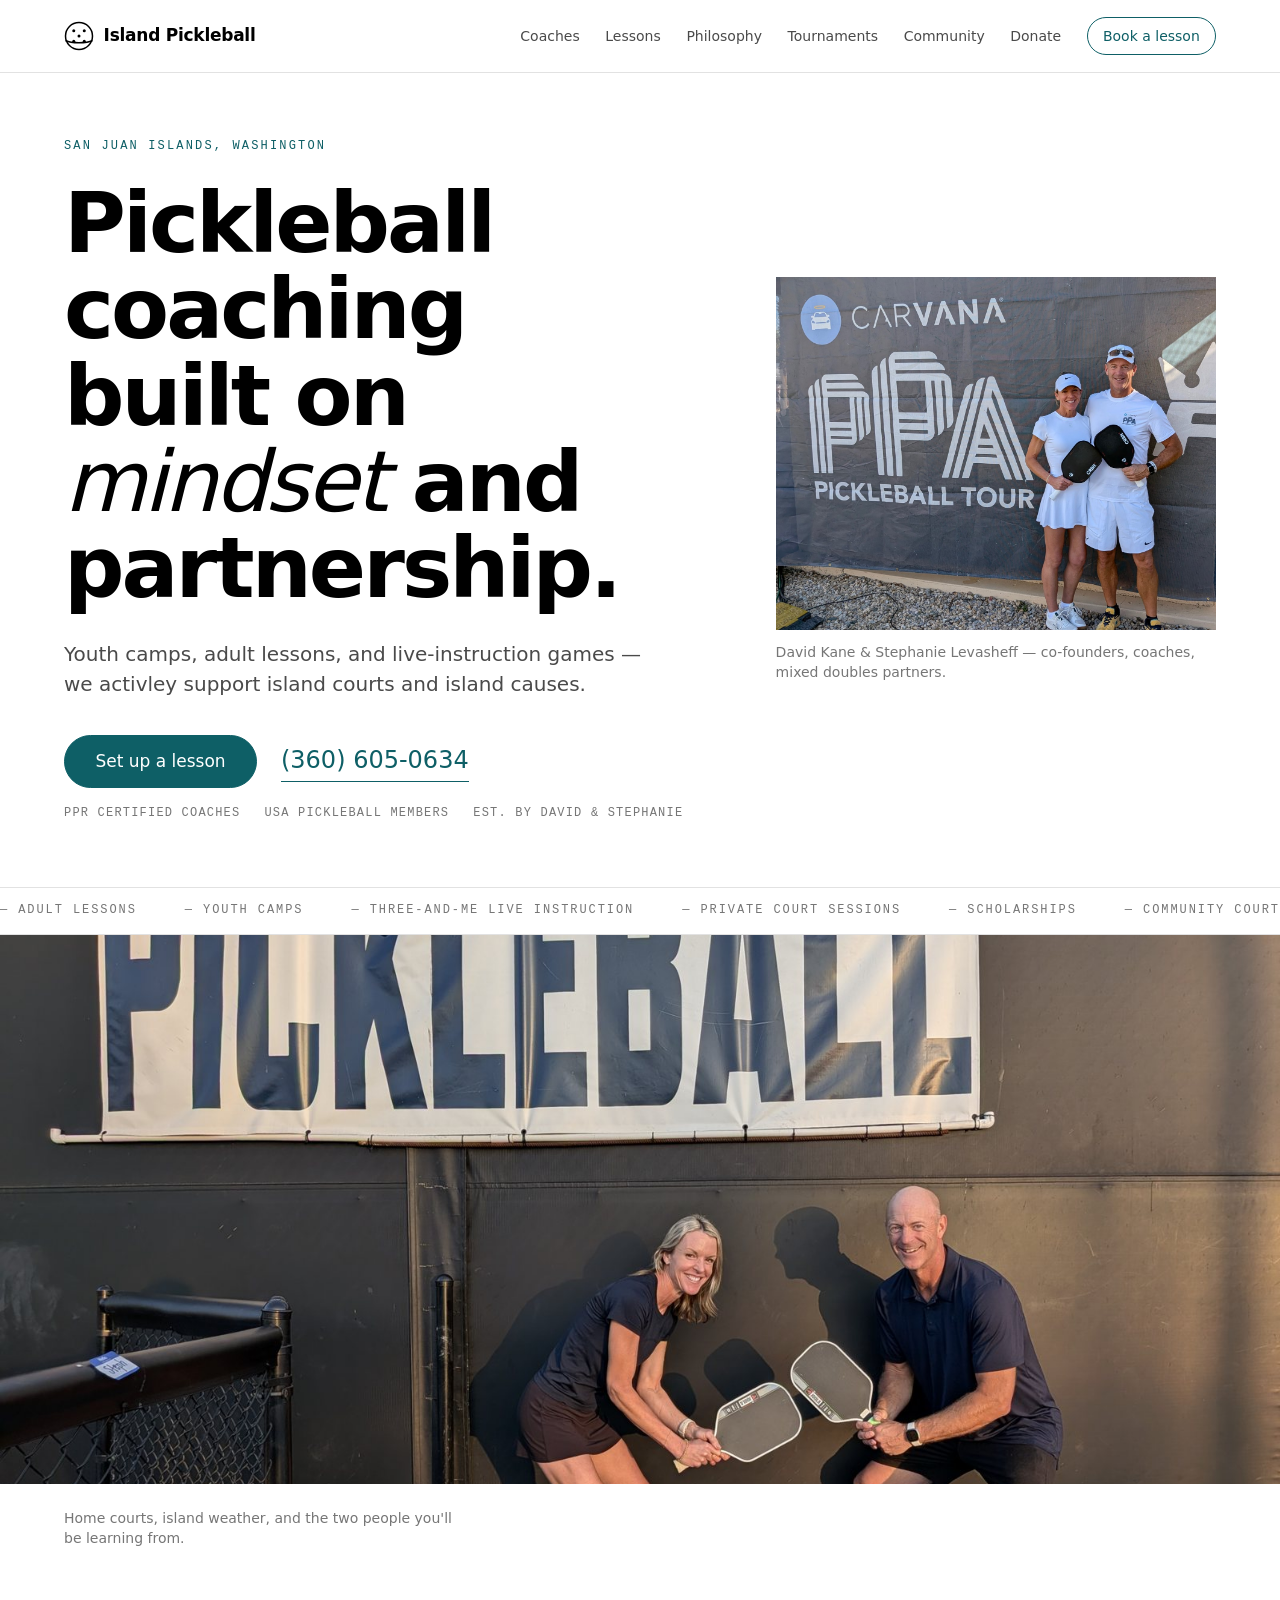
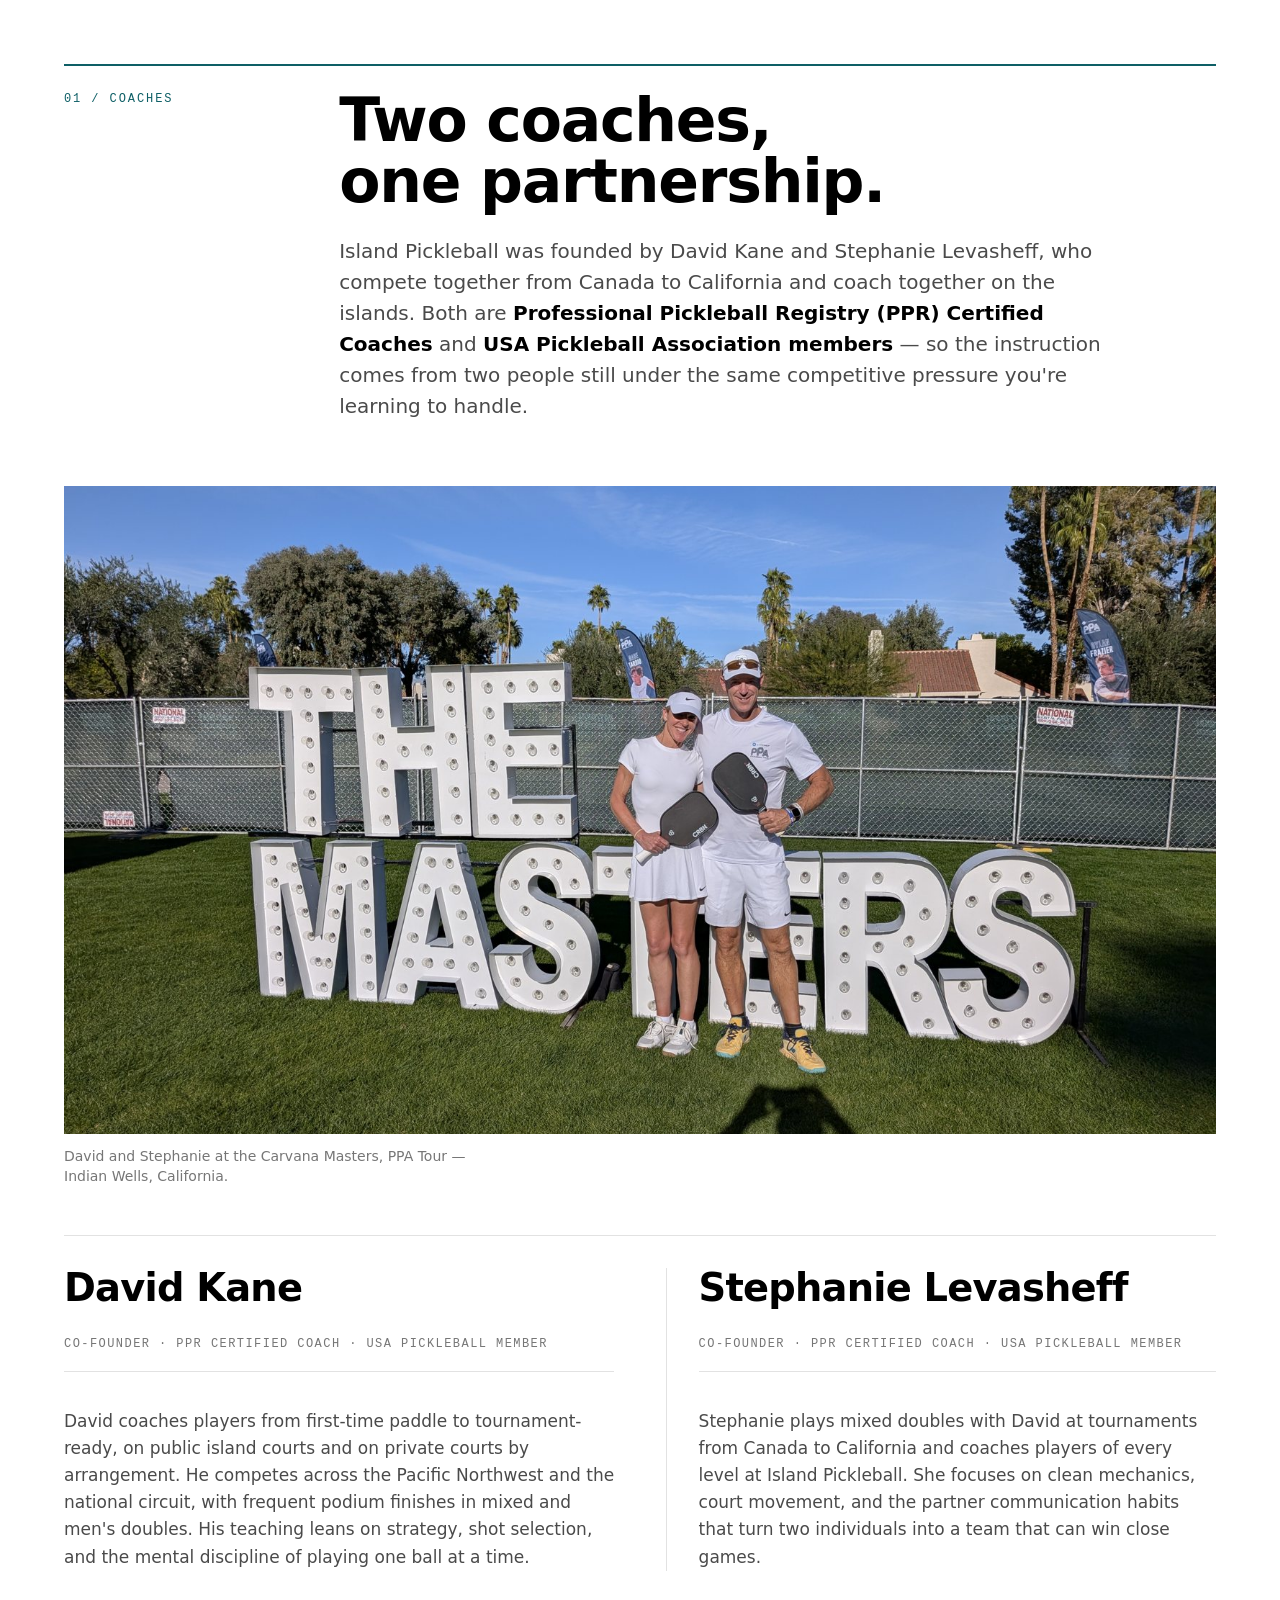
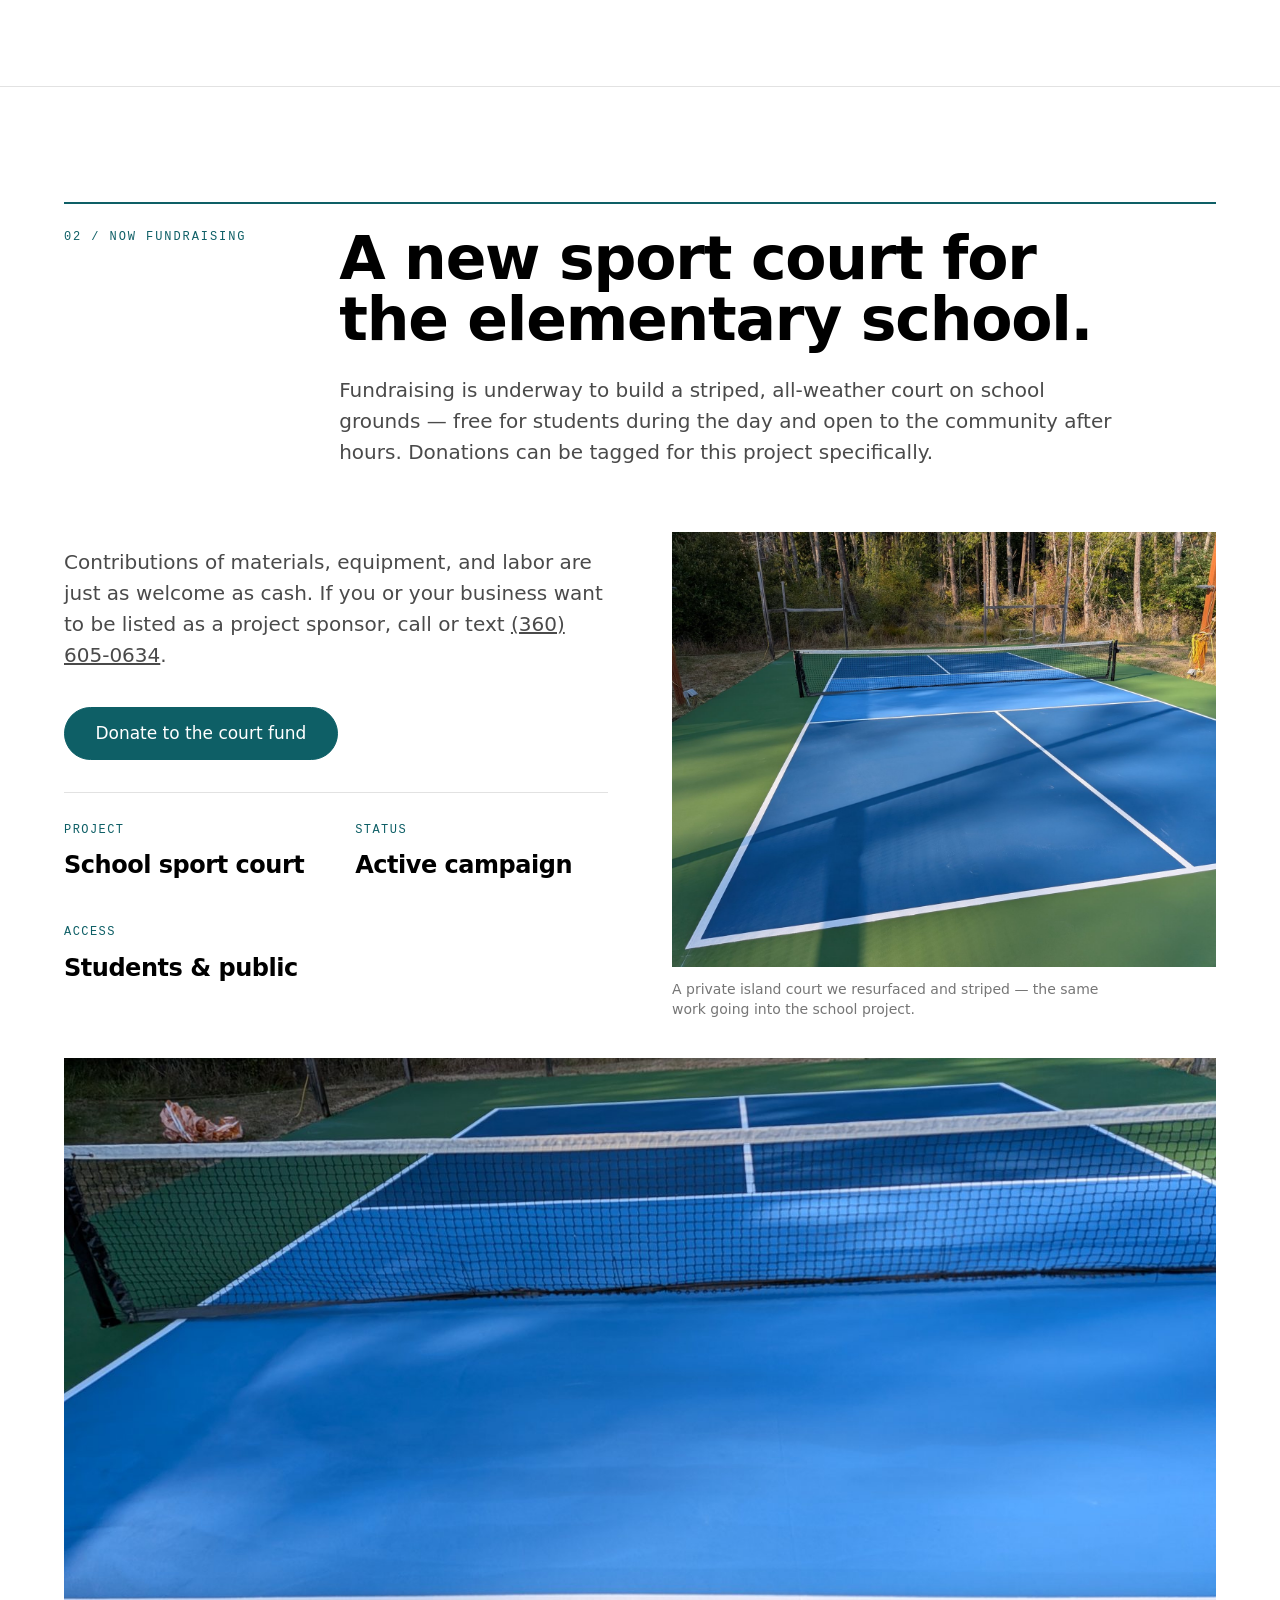
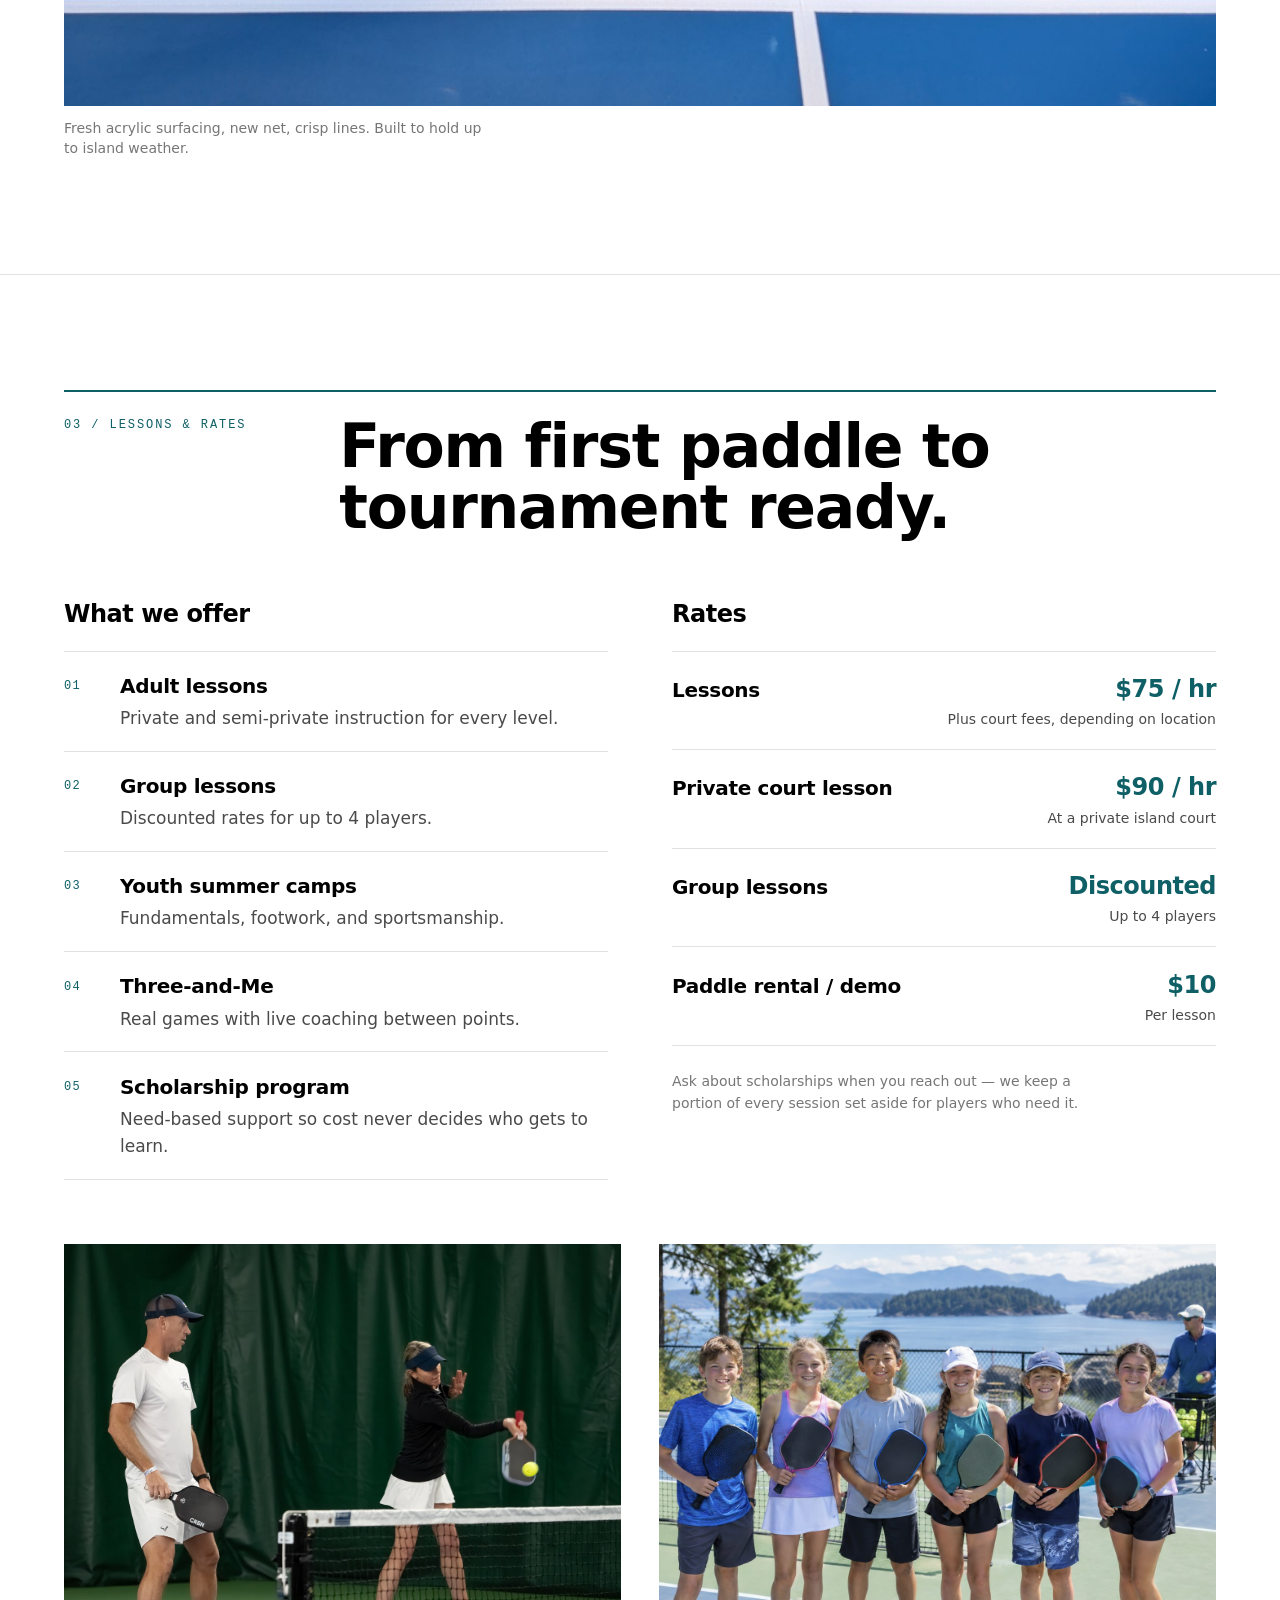
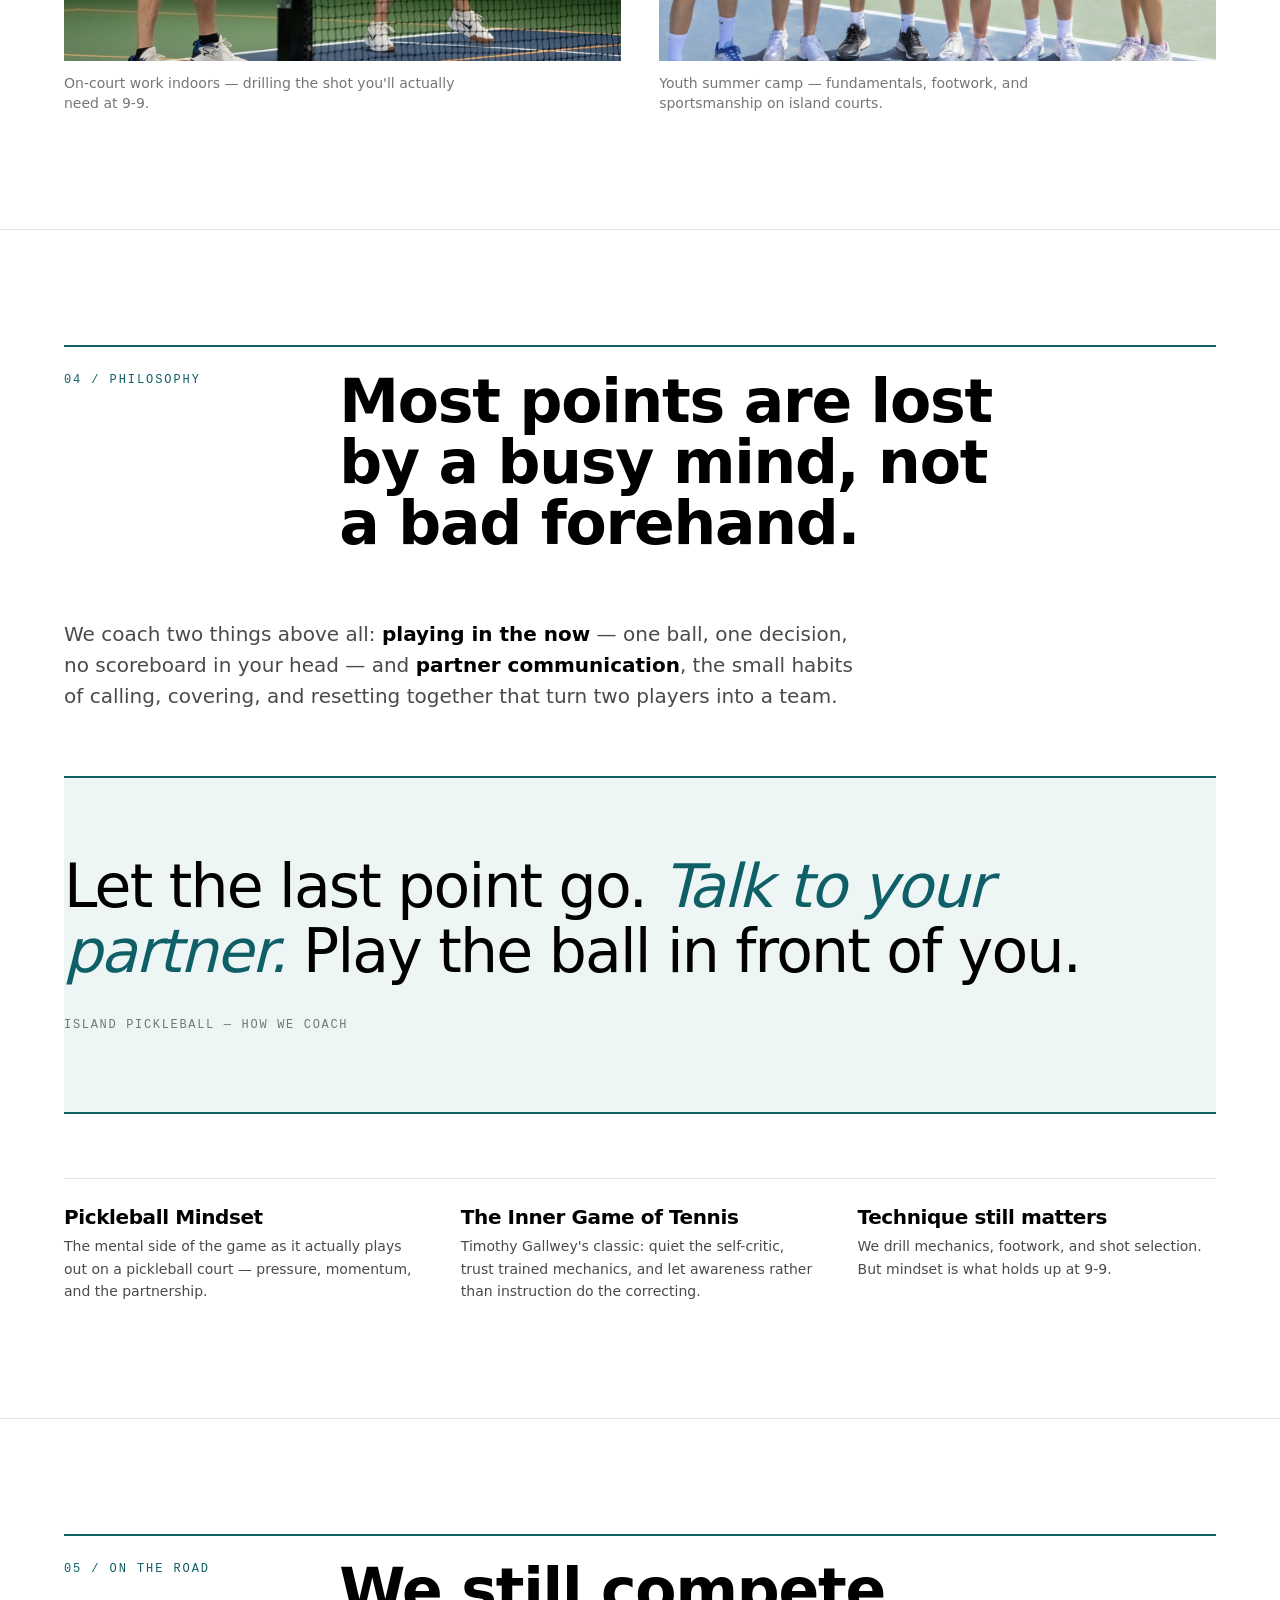
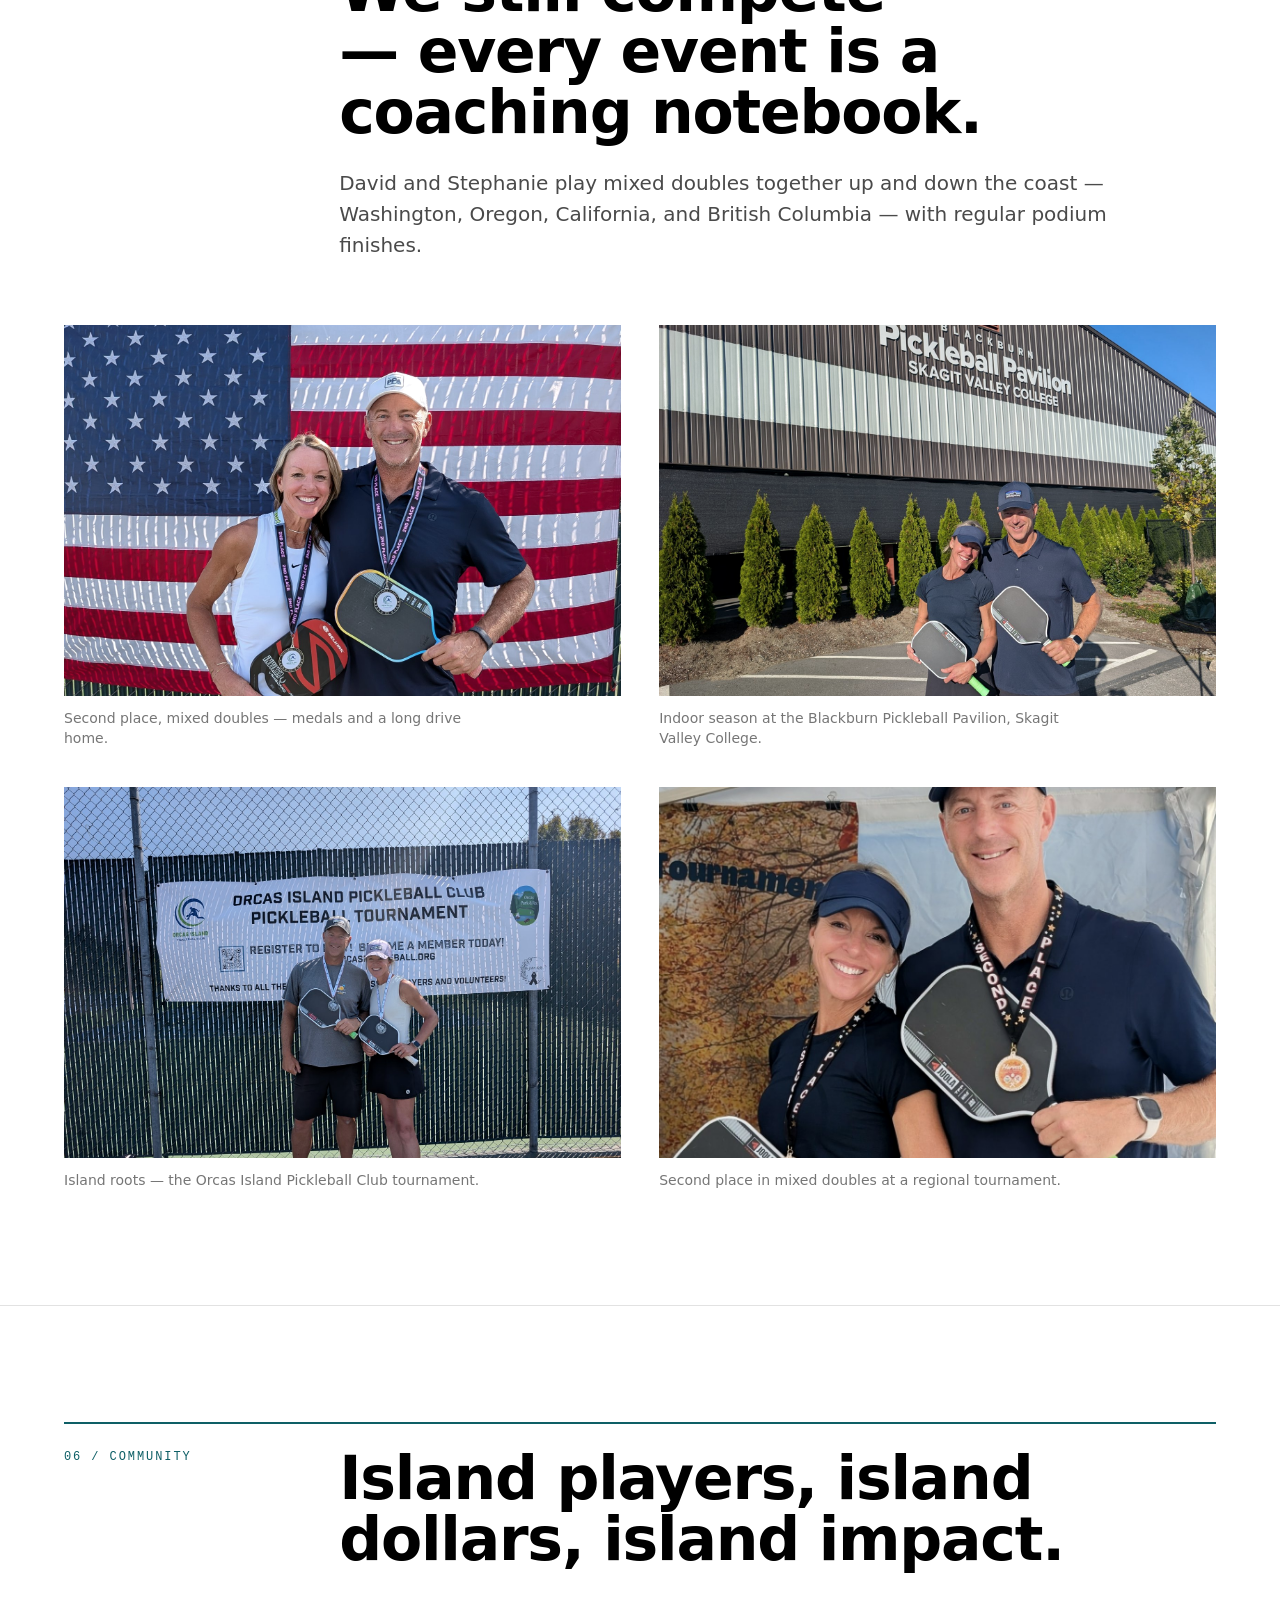
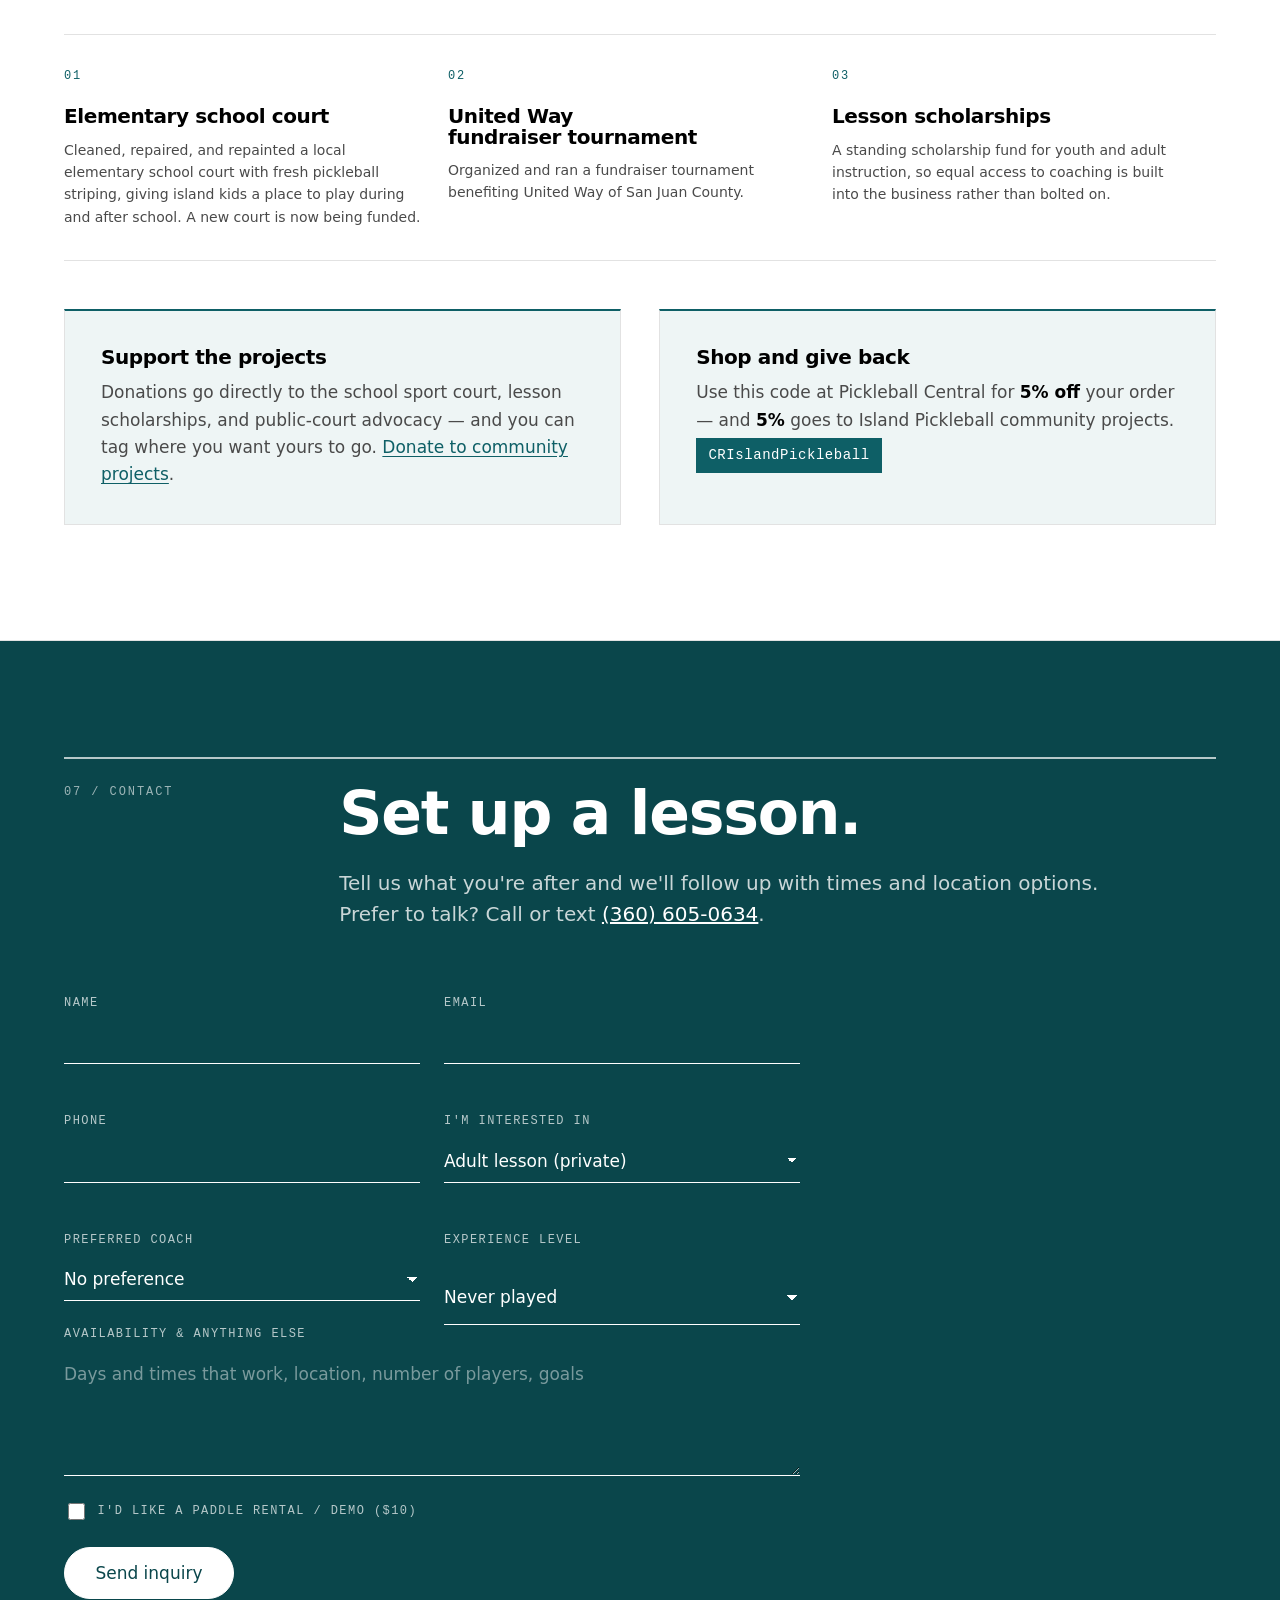
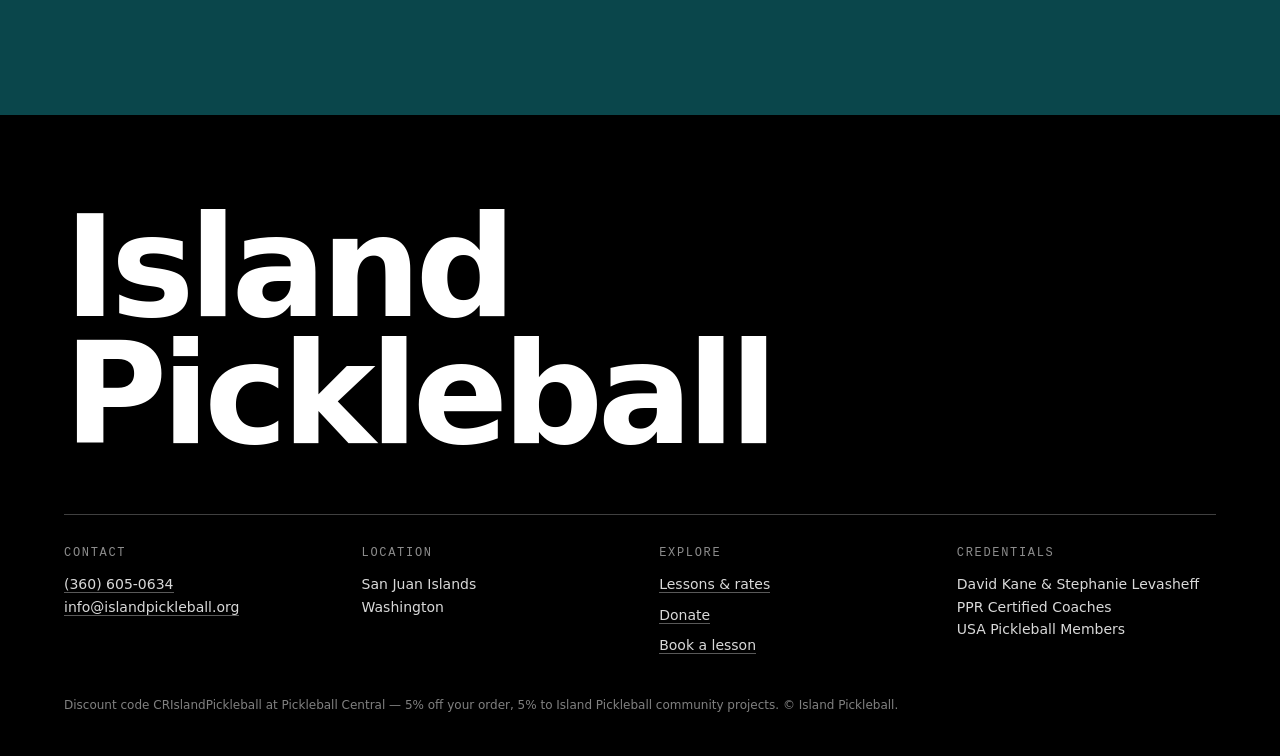
==== commit f41b5cda: "Update index.html edit captions" ====
--- a/index.html
+++ b/index.html
@@ -45,7 +45,7 @@
       <div>
         <p class="eyebrow">San Juan Islands, Washington</p>
         <h1>Pickleball coaching built on <em>mindset</em> and partnership.</h1>
-        <p class="lede">Youth camps, adult lessons, and live-instruction games — with the proceeds going back into island courts and island causes.</p>
+        <p class="lede">Youth camps, adult lessons, and live-instruction games — we activley support island courts and island causes.</p>
         <p class="actions">
           <a class="btn" href="#contact">Set up a lesson</a>
           <a class="link" href="tel:+13606050634">(360) 605-0634</a>
@@ -83,7 +83,7 @@
         <p class="num">01 / Coaches</p>
         <div>
           <h2>Two coaches, one partnership.</h2>
-          <p class="prose">Island Pickleball was founded by David Kane and Stephanie Levasheff, mixed doubles partners who compete together from Canada to California and coach together on the islands. Both are <strong>Professional Pickleball Registry (PPR) Certified Coaches</strong> and <strong>USA Pickleball Association members</strong> — so the instruction comes from two people still under the same competitive pressure you're learning to handle.</p>
+          <p class="prose">Island Pickleball was founded by David Kane and Stephanie Levasheff, who compete together from Canada to California and coach together on the islands. Both are <strong>Professional Pickleball Registry (PPR) Certified Coaches</strong> and <strong>USA Pickleball Association members</strong> — so the instruction comes from two people still under the same competitive pressure you're learning to handle.</p>
         </div>
       </div>
 
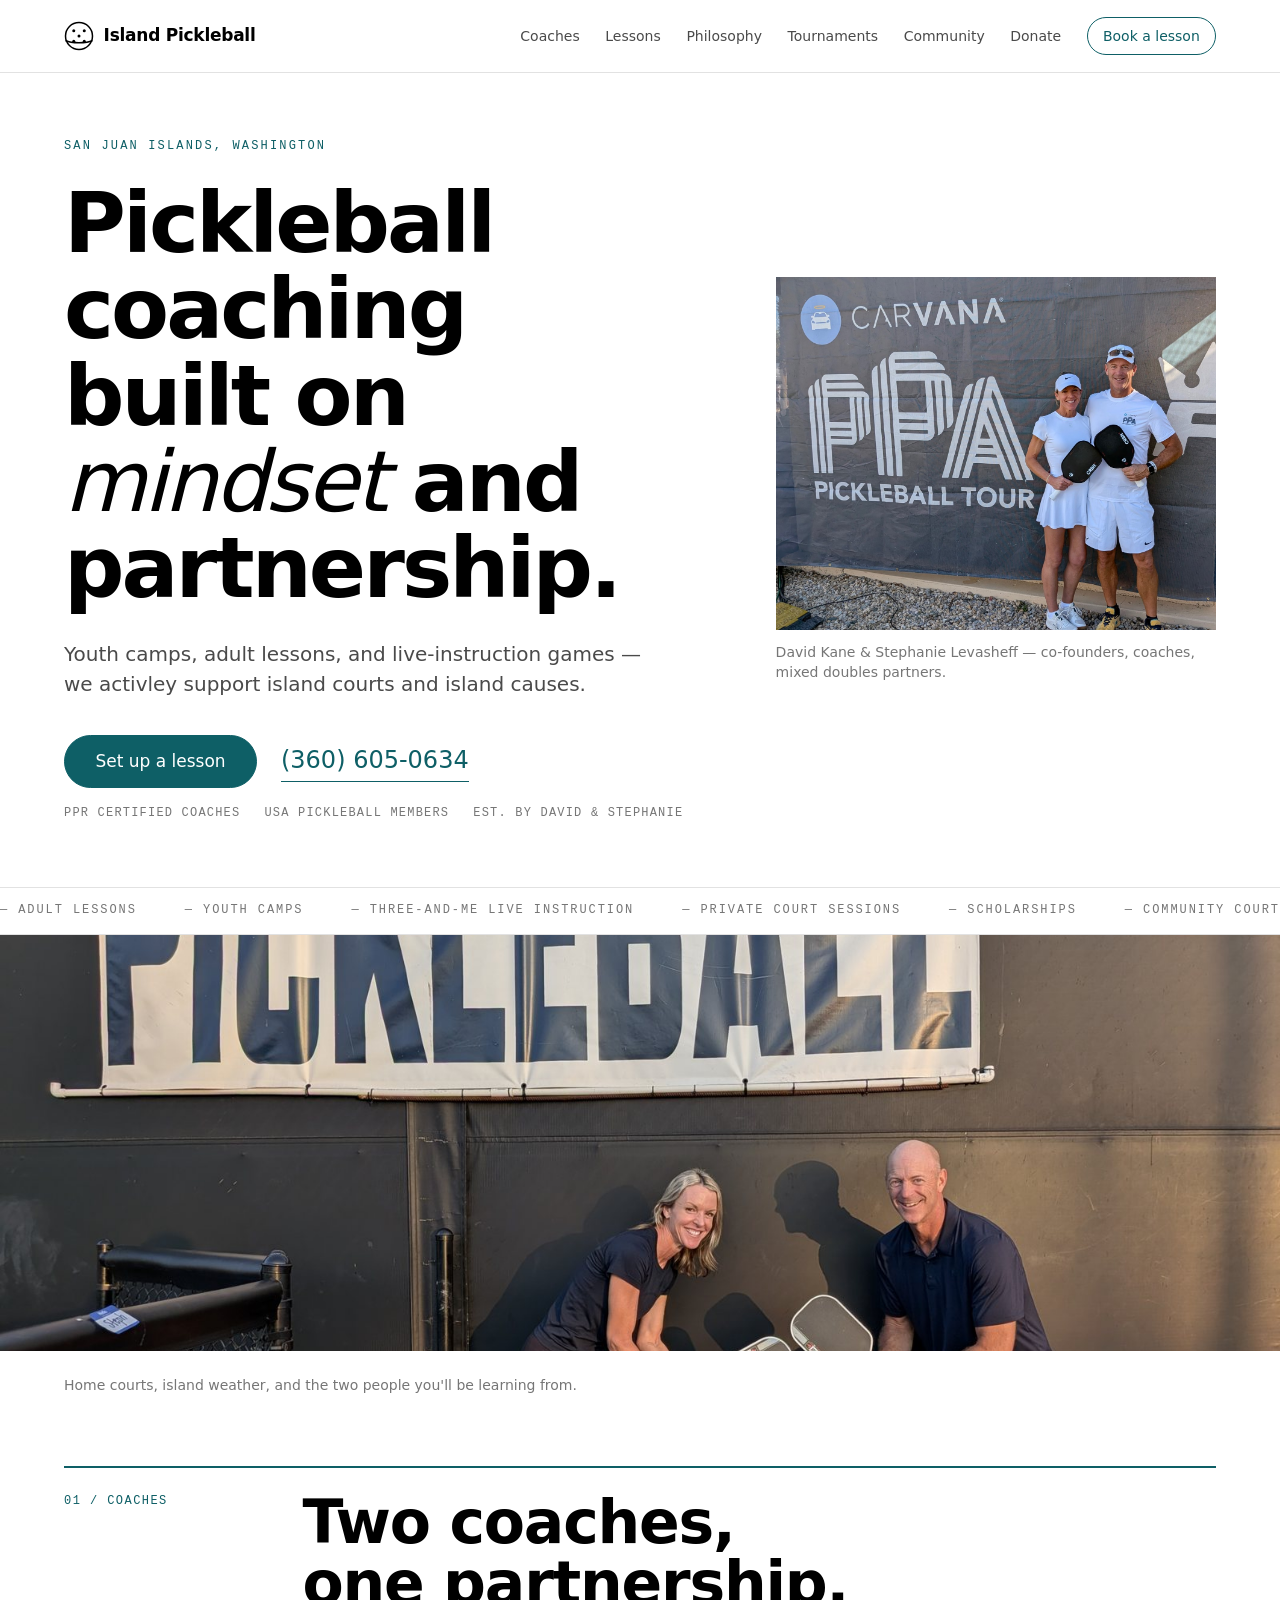
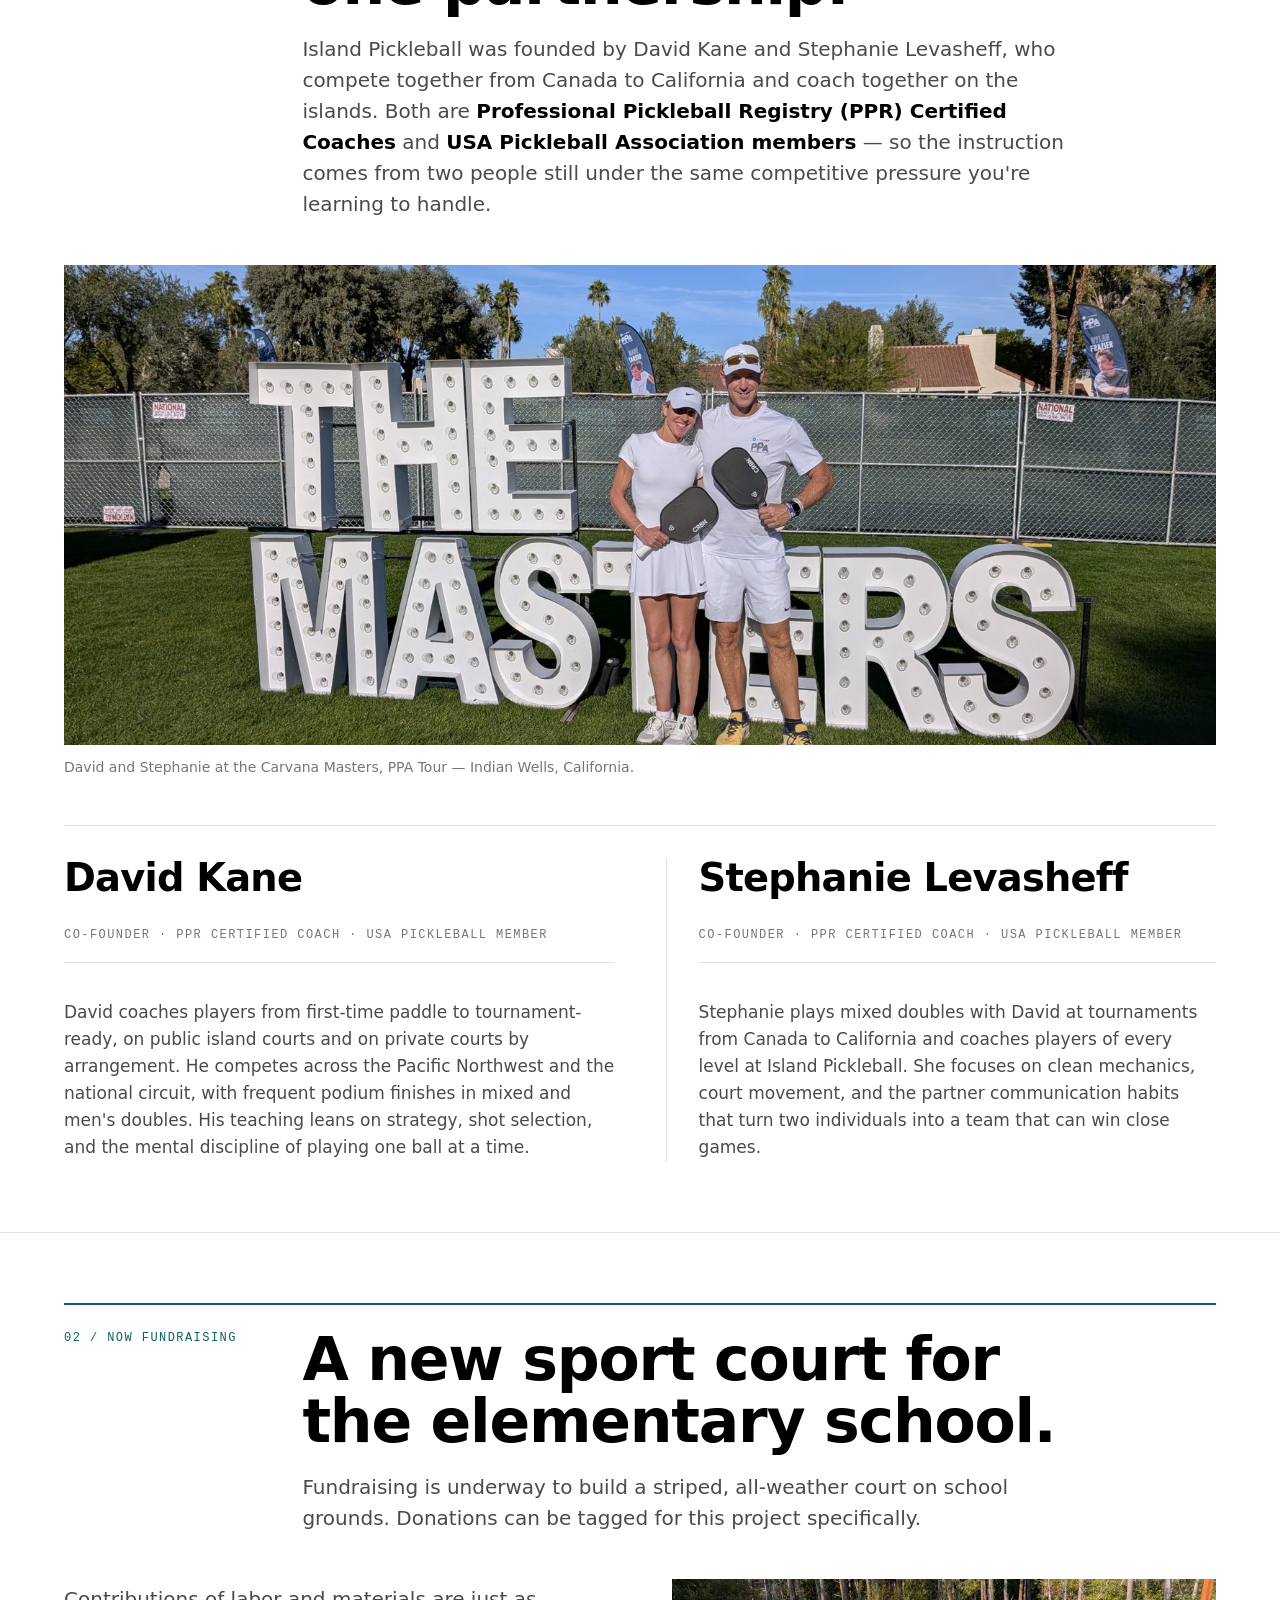
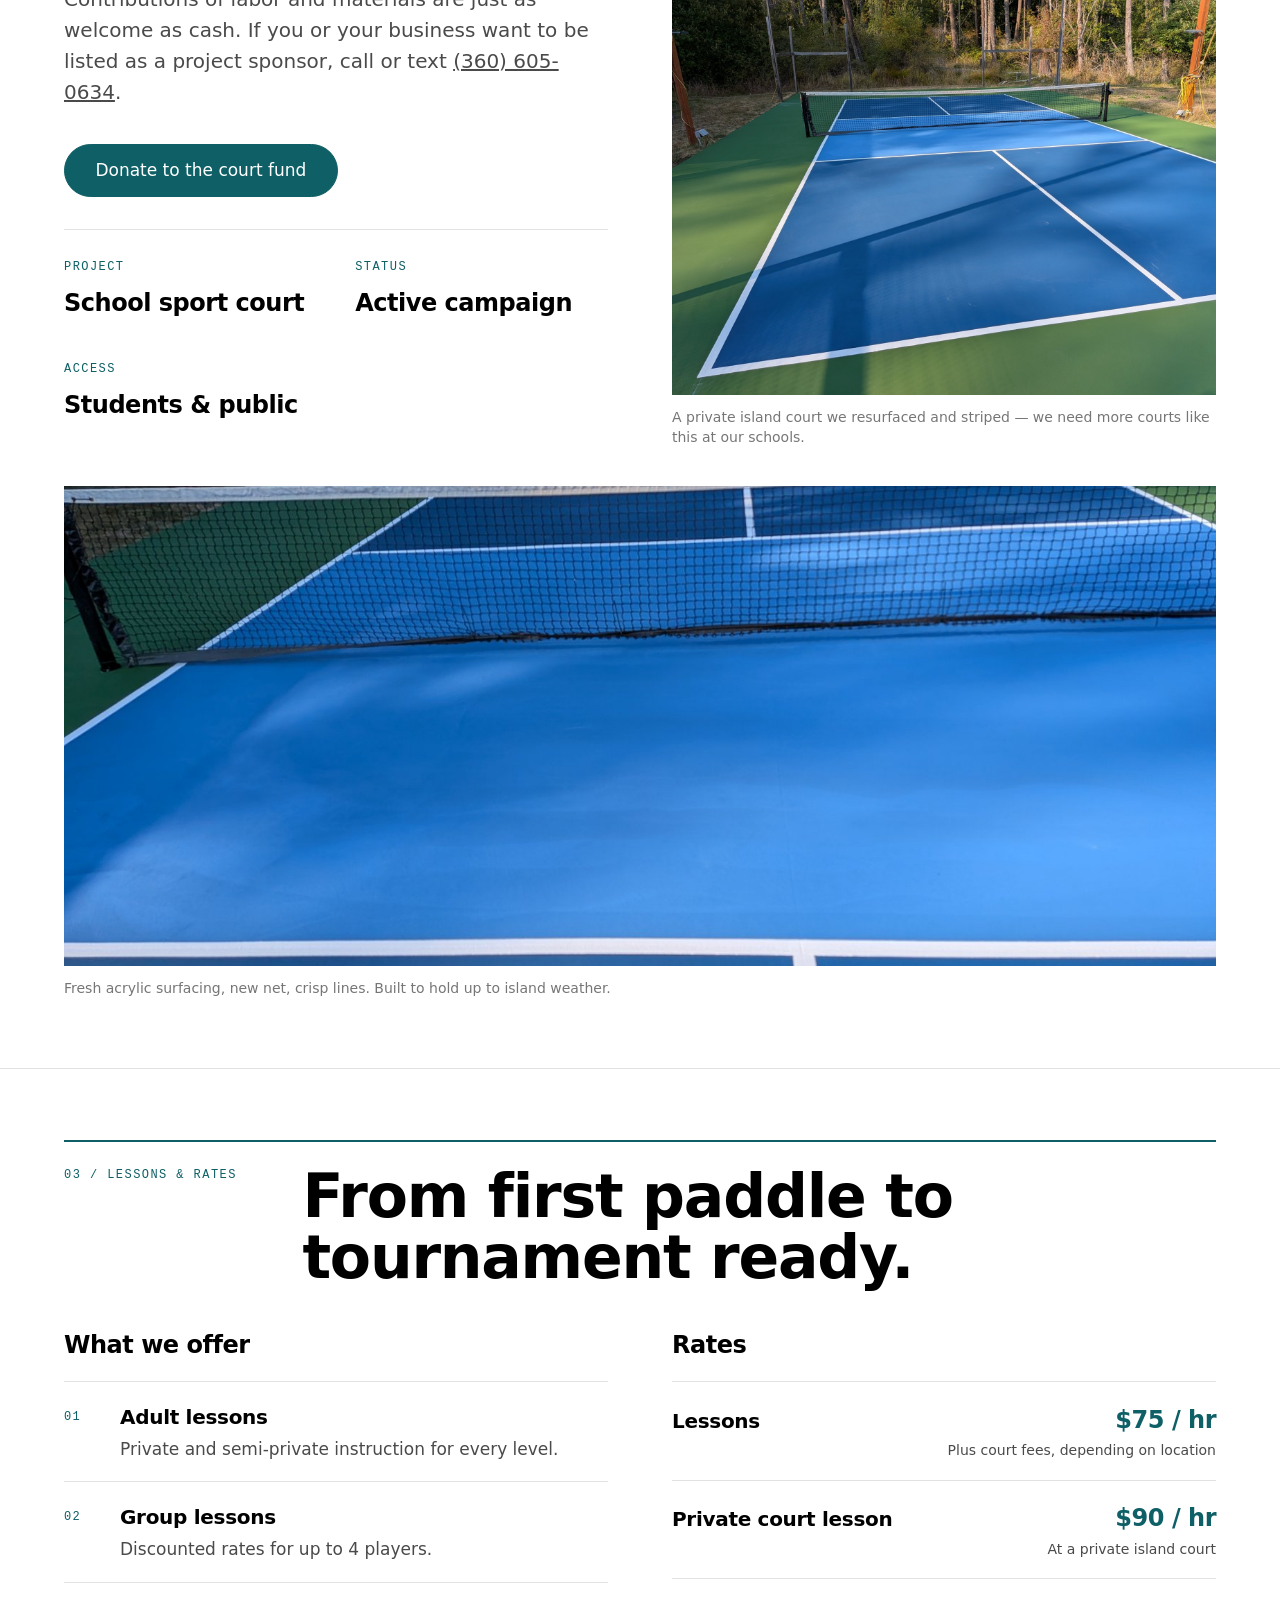
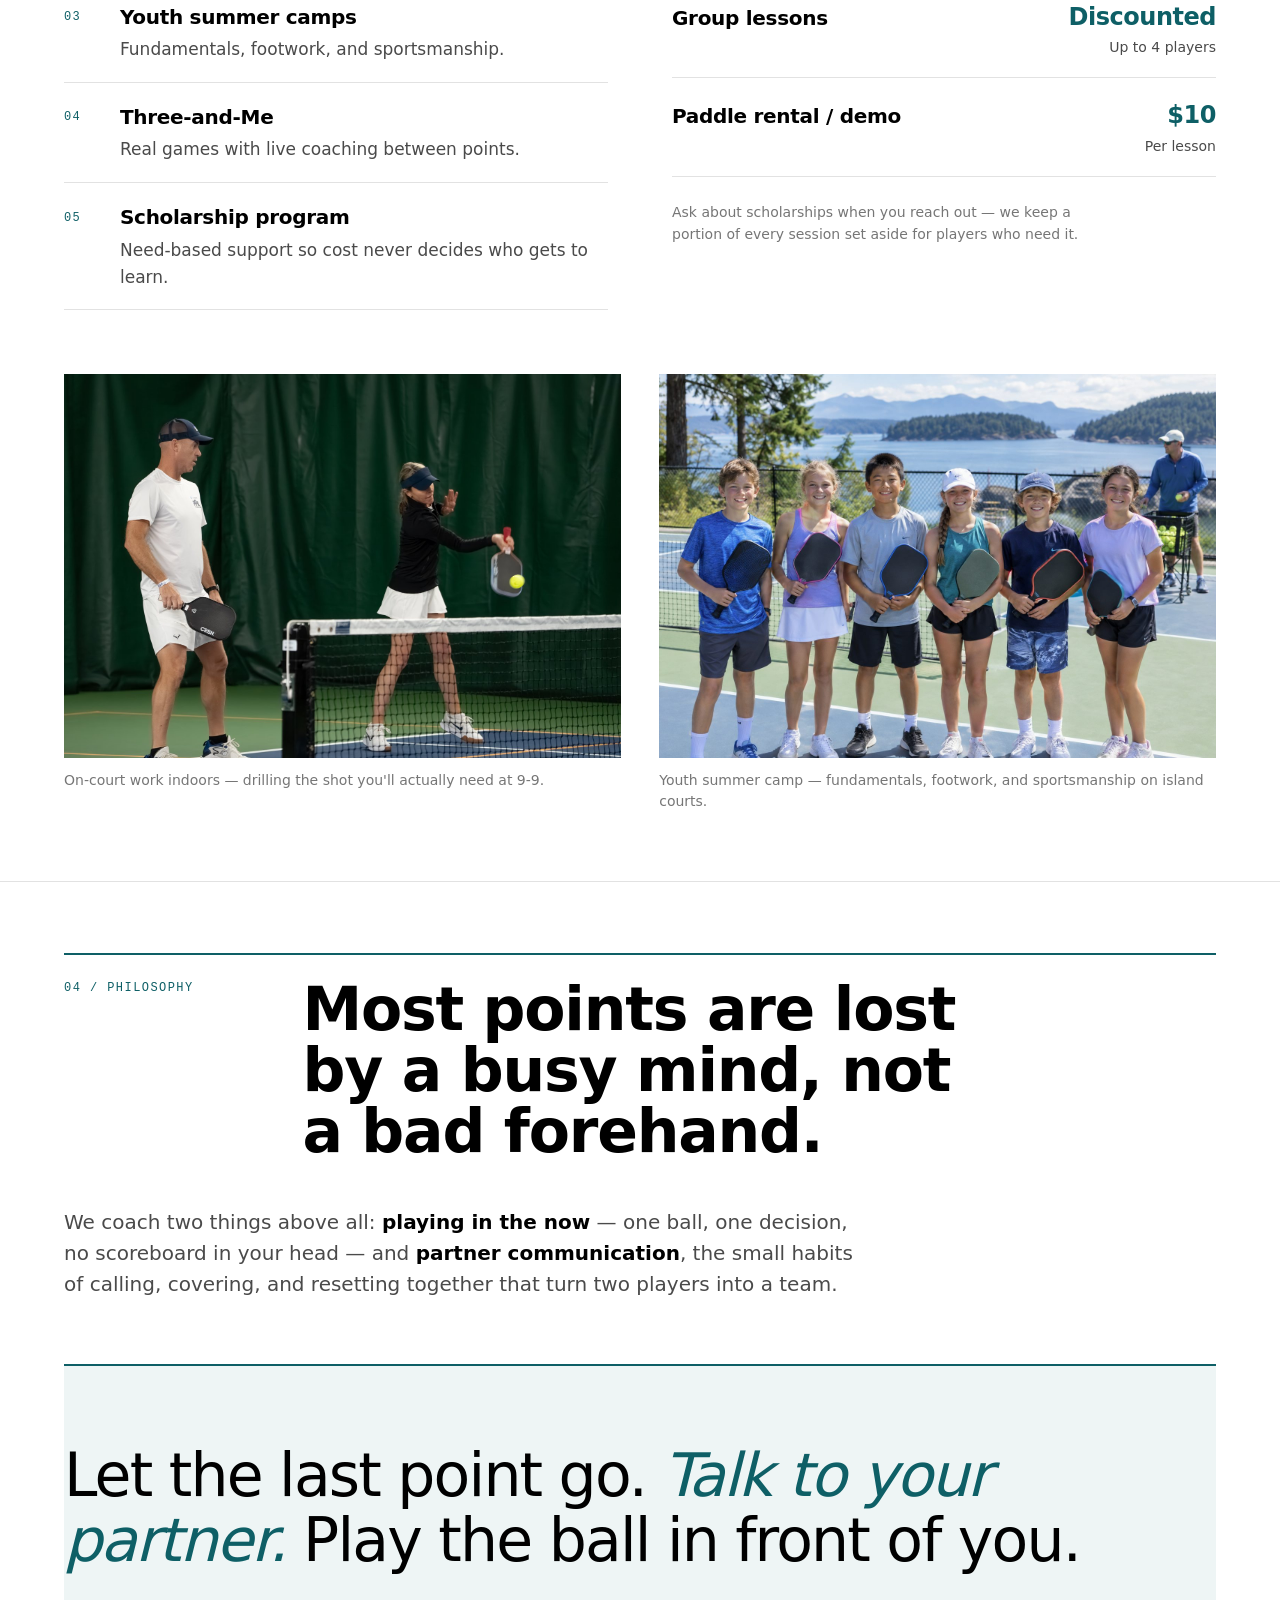
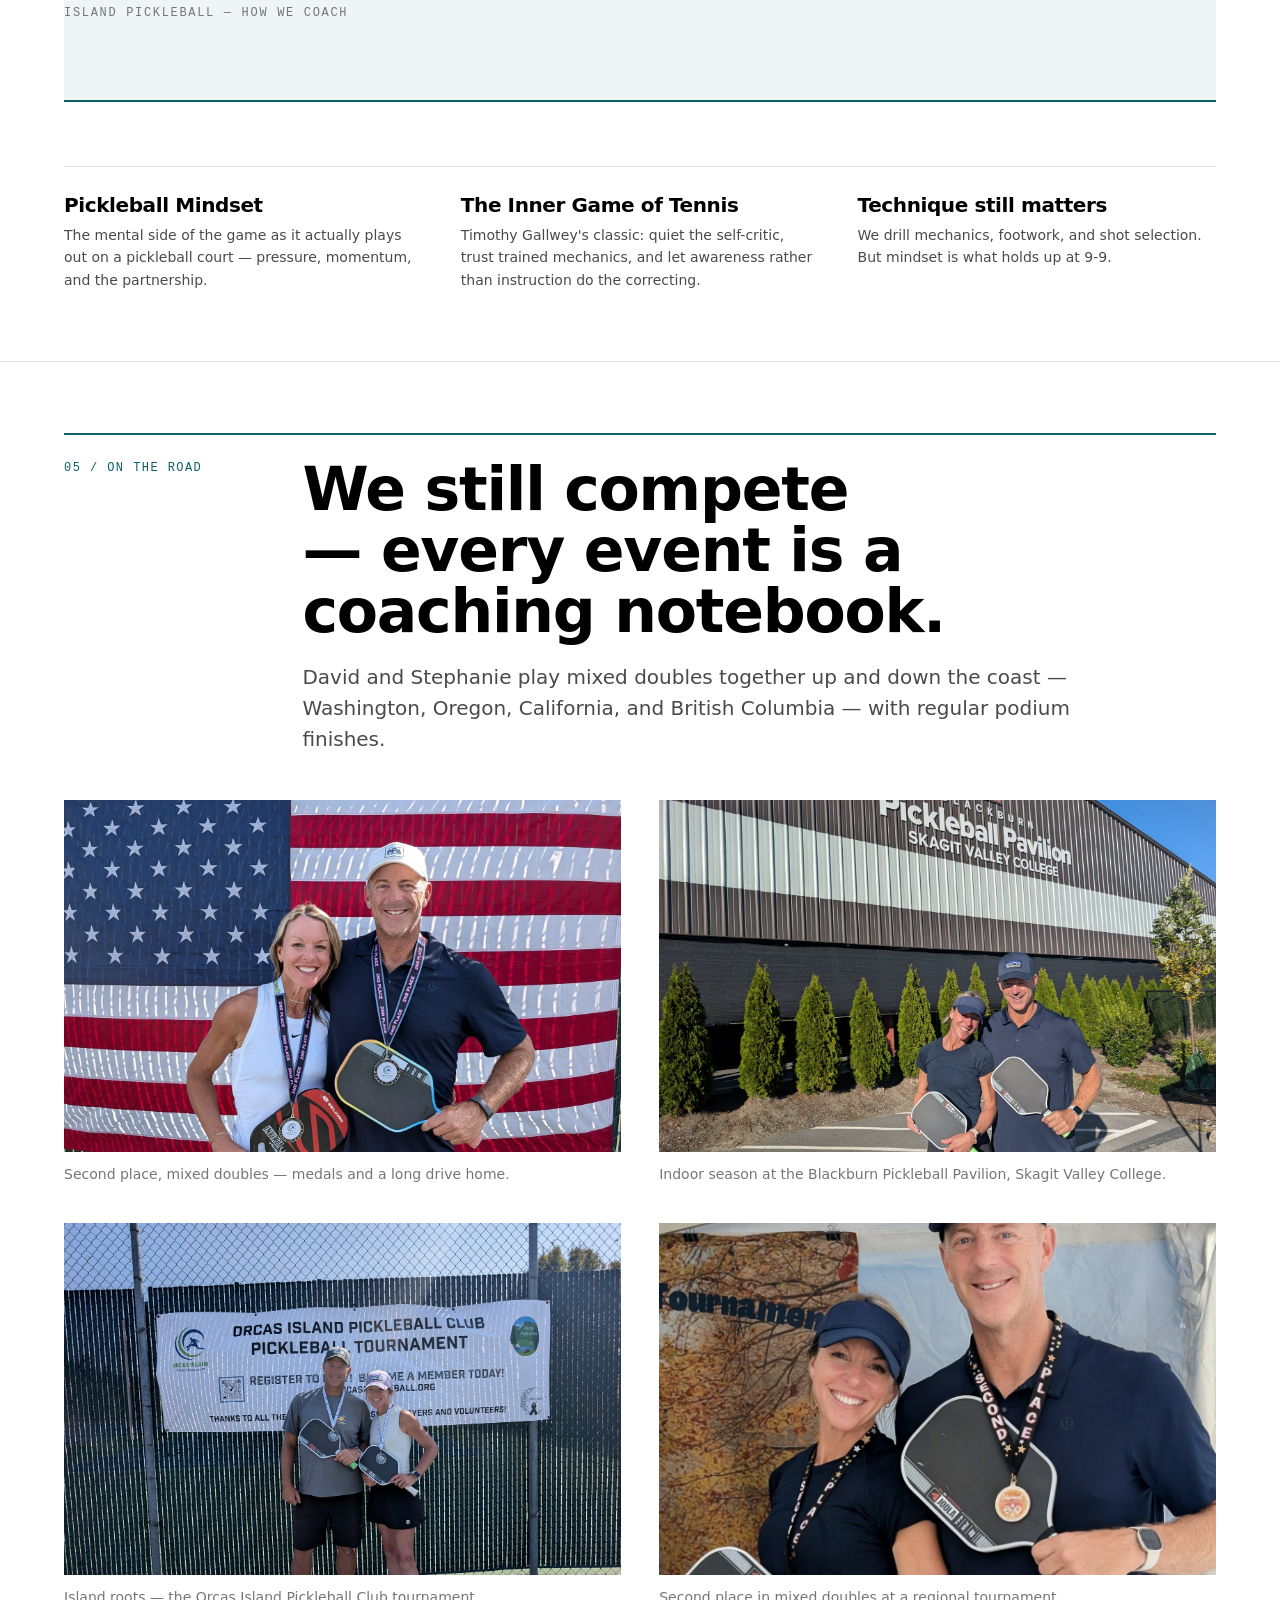
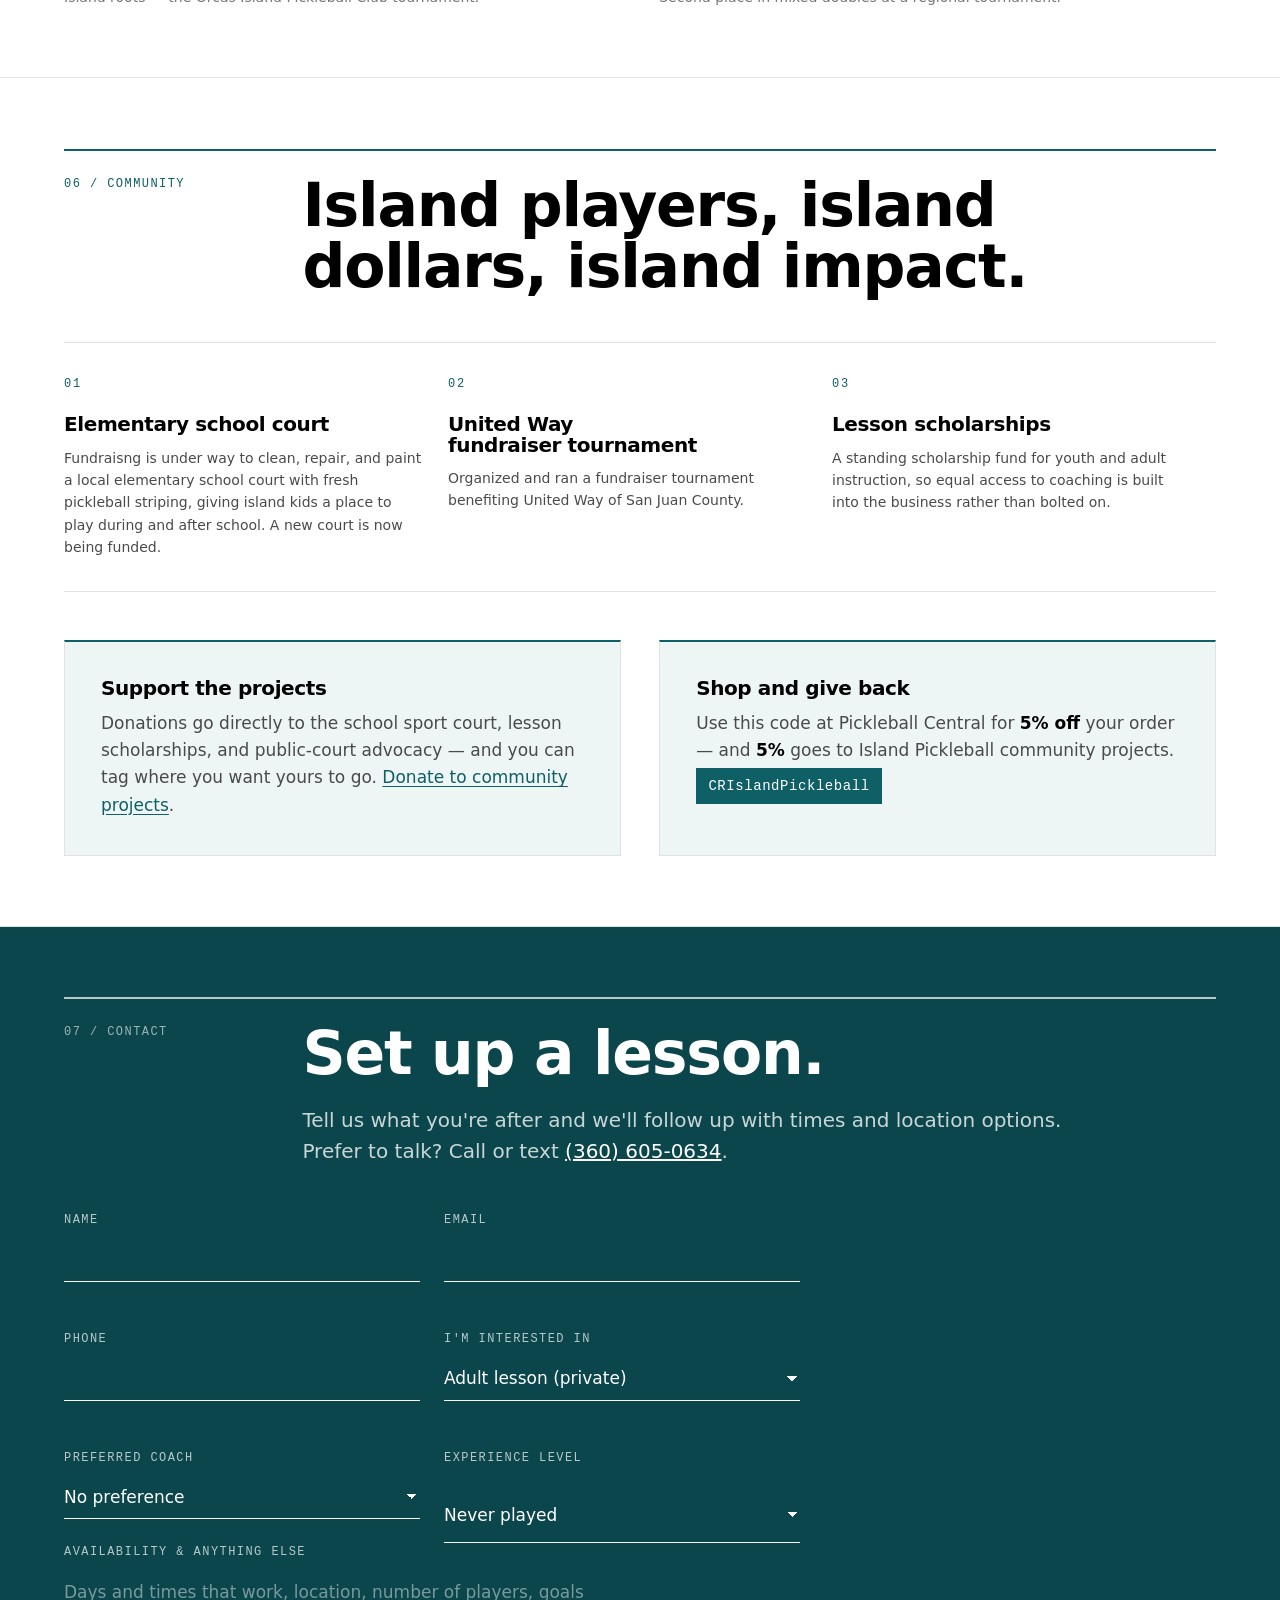
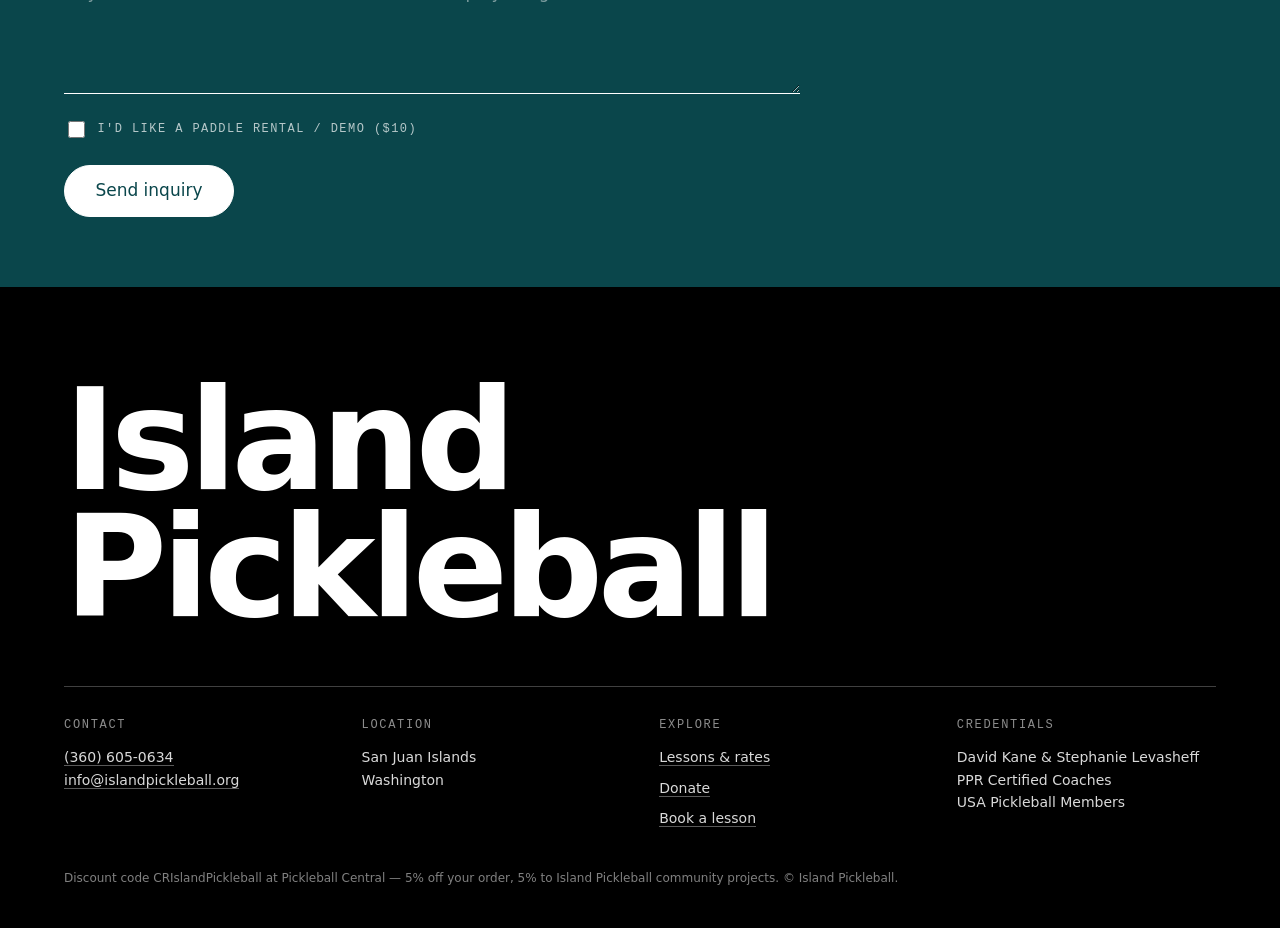
==== commit bf7276ac: "Update index.html update captions and fundraiser text" ====
--- a/index.html
+++ b/index.html
@@ -115,13 +115,13 @@
         <p class="num">02 / Now fundraising</p>
         <div>
           <h2>A new sport court for the elementary school.</h2>
-          <p class="prose">Fundraising is underway to build a striped, all-weather court on school grounds — free for students during the day and open to the community after hours. Donations can be tagged for this project specifically.</p>
+          <p class="prose">Fundraising is underway to build a striped, all-weather court on school grounds. Donations can be tagged for this project specifically.</p>
         </div>
       </div>
 
       <div class="feature reveal">
         <div>
-          <p class="prose">Contributions of materials, equipment, and labor are just as welcome as cash. If you or your business want to be listed as a project sponsor, call or text <a href="tel:+13606050634">(360) 605-0634</a>.</p>
+          <p class="prose">Contributions of labor and materials are just as welcome as cash. If you or your business want to be listed as a project sponsor, call or text <a href="tel:+13606050634">(360) 605-0634</a>.</p>
           <p class="actions"><a class="btn" href="donate/">Donate to the court fund</a></p>
           <dl class="stat-row">
             <div class="stat"><dt>Project</dt><dd>School sport court</dd></div>
@@ -132,7 +132,7 @@
         <figure class="feature-figure">
           <img src="images/court-resurfacing.jpg" alt="Freshly resurfaced and striped pickleball court" width="1600" height="1200" loading="lazy">
           <!-- CAPTION — edit the text between the tags below -->
-          <figcaption>A private island court we resurfaced and striped — the same work going into the school project.</figcaption>
+          <figcaption>A private island court we resurfaced and striped — we need more courts like this at our schools.</figcaption>
         </figure>
       </div>
 
@@ -274,7 +274,7 @@
         <article>
           <span class="idx">01</span>
           <h3>Elementary school court</h3>
-          <p>Cleaned, repaired, and repainted a local elementary school court with fresh pickleball striping, giving island kids a place to play during and after school. A new court is now being funded.</p>
+          <p>Fundraisng is under way to clean, repair, and paint a local elementary school court with fresh pickleball striping, giving island kids a place to play during and after school. A new court is now being funded.</p>
         </article>
         <article>
           <span class="idx">02</span>
--- a/style.css
+++ b/style.css
@@ -31,7 +31,7 @@
 
   --gap: clamp(1.25rem, 3vw, 2.5rem);
   --pad-x: clamp(1.25rem, 5vw, 5.5rem);
-  --section-y: clamp(4.5rem, 9vw, 9rem);
+  --section-y: clamp(3.25rem, 5.5vw, 5.5rem);
   --maxw: 84rem;
 
   --ease: cubic-bezier(0.22, 1, 0.36, 1);
@@ -297,28 +297,29 @@
 
 .section-head {
   display: grid;
-  grid-template-columns: minmax(0, 14rem) minmax(0, 1fr);
-  gap: clamp(1.5rem, 4vw, 4rem);
+  grid-template-columns: minmax(0, 12.5rem) minmax(0, 1fr);
+  gap: clamp(1.5rem, 3vw, 3rem);
   align-items: start;
   border-top: 2px solid var(--accent);
   padding-top: 1.5rem;
-  margin-bottom: clamp(2.5rem, 5vw, 4rem);
+  margin-bottom: clamp(2rem, 3.5vw, 3rem);
 }
 .section-head .num {
   font-family: var(--font-mono);
   font-size: var(--text-xs);
-  letter-spacing: 0.16em;
+  letter-spacing: 0.12em;
+  white-space: nowrap;
   text-transform: uppercase;
   color: var(--accent);
   margin: 0;
 }
 .section-head h2 {
   font-size: var(--text-3xl);
-  max-width: 24ch;
-}
-.section-head .prose { margin-top: 1.5rem; }
-
-.section-body { display: grid; gap: clamp(2rem, 4vw, 3.5rem); }
+  max-width: 30ch;
+}
+.section-head .prose { margin-top: 1.25rem; max-width: 62ch; }
+
+.section-body { display: grid; gap: clamp(1.75rem, 3vw, 2.75rem); }
 
 /* ------------------------------------------------------------------ figures */
 
@@ -329,22 +330,23 @@
   line-height: 1.45;
   color: var(--ink-45);
   margin-top: 0.75rem;
-  max-width: 48ch;
+  max-width: 74ch;
 }
 
 .bleed { position: relative; }
 .bleed img {
   width: 100%;
   aspect-ratio: 21 / 9;
+  max-height: 26rem;
   object-fit: cover;
   object-position: center 35%;
 }
-.bleed figcaption { padding: 0.75rem var(--pad-x) 0; max-width: 60ch; }
+.bleed figcaption { padding: 0.75rem var(--pad-x) 0; max-width: 80ch; }
 
 .pair { display: grid; grid-template-columns: repeat(auto-fit, minmax(300px, 1fr)); gap: var(--gap); }
-.pair img { width: 100%; aspect-ratio: 4 / 3; object-fit: cover; }
-
-.wide-figure img { width: 100%; aspect-ratio: 16 / 9; object-fit: cover; }
+.pair img { width: 100%; aspect-ratio: 4 / 3; max-height: 24rem; object-fit: cover; }
+
+.wide-figure img { width: 100%; aspect-ratio: 16 / 9; max-height: 30rem; object-fit: cover; }
 .wide-figure.tall img { aspect-ratio: 16 / 11; object-position: center 8%; }
 
 /* ------------------------------------------------------------------ coaches */
@@ -395,7 +397,7 @@
   gap: clamp(2rem, 5vw, 4rem);
   align-items: center;
 }
-.feature-figure img { width: 100%; aspect-ratio: 5 / 4; object-fit: cover; }
+.feature-figure img { width: 100%; aspect-ratio: 5 / 4; max-height: 26rem; object-fit: cover; }
 
 .stat-row {
   display: grid;
@@ -535,6 +537,7 @@
 .gallery img {
   width: 100%;
   aspect-ratio: 3 / 2;
+  max-height: 22rem;
   object-fit: cover;
   object-position: center 28%;
   filter: grayscale(0.15) contrast(1.02);
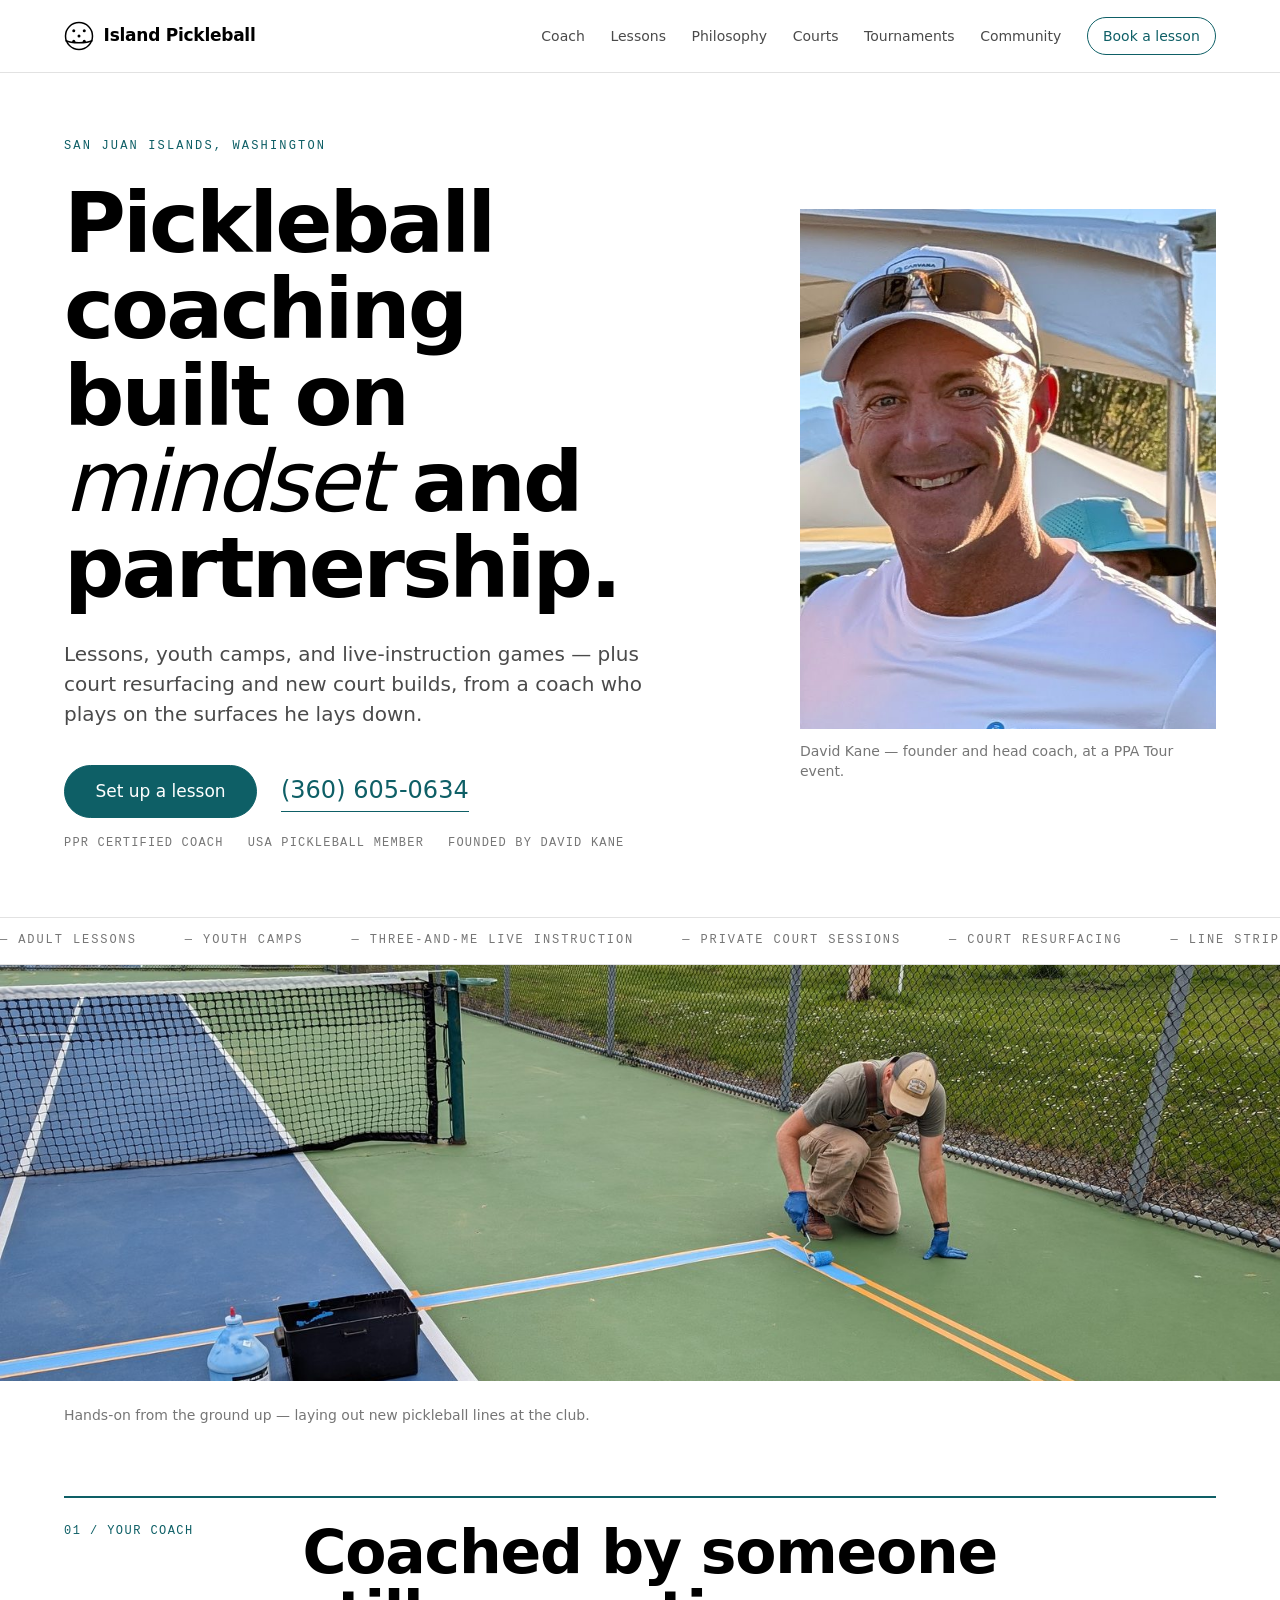
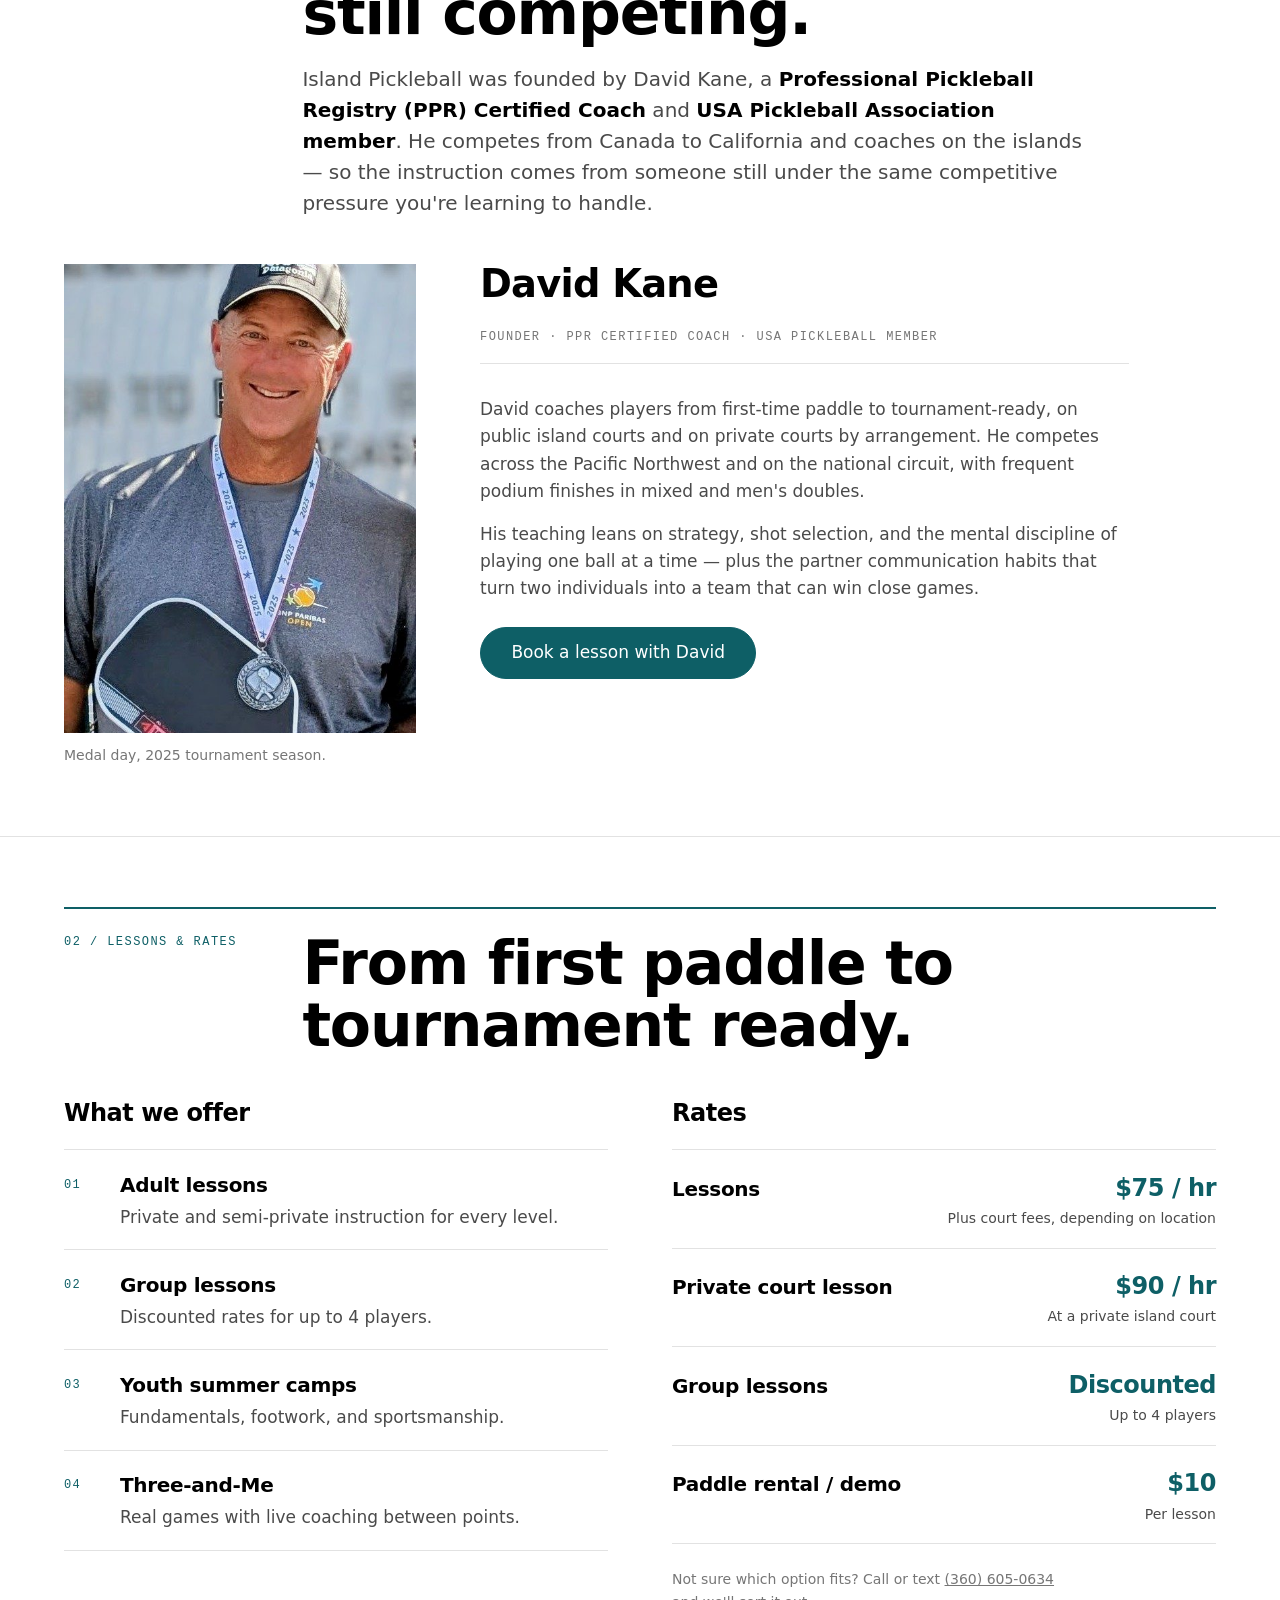
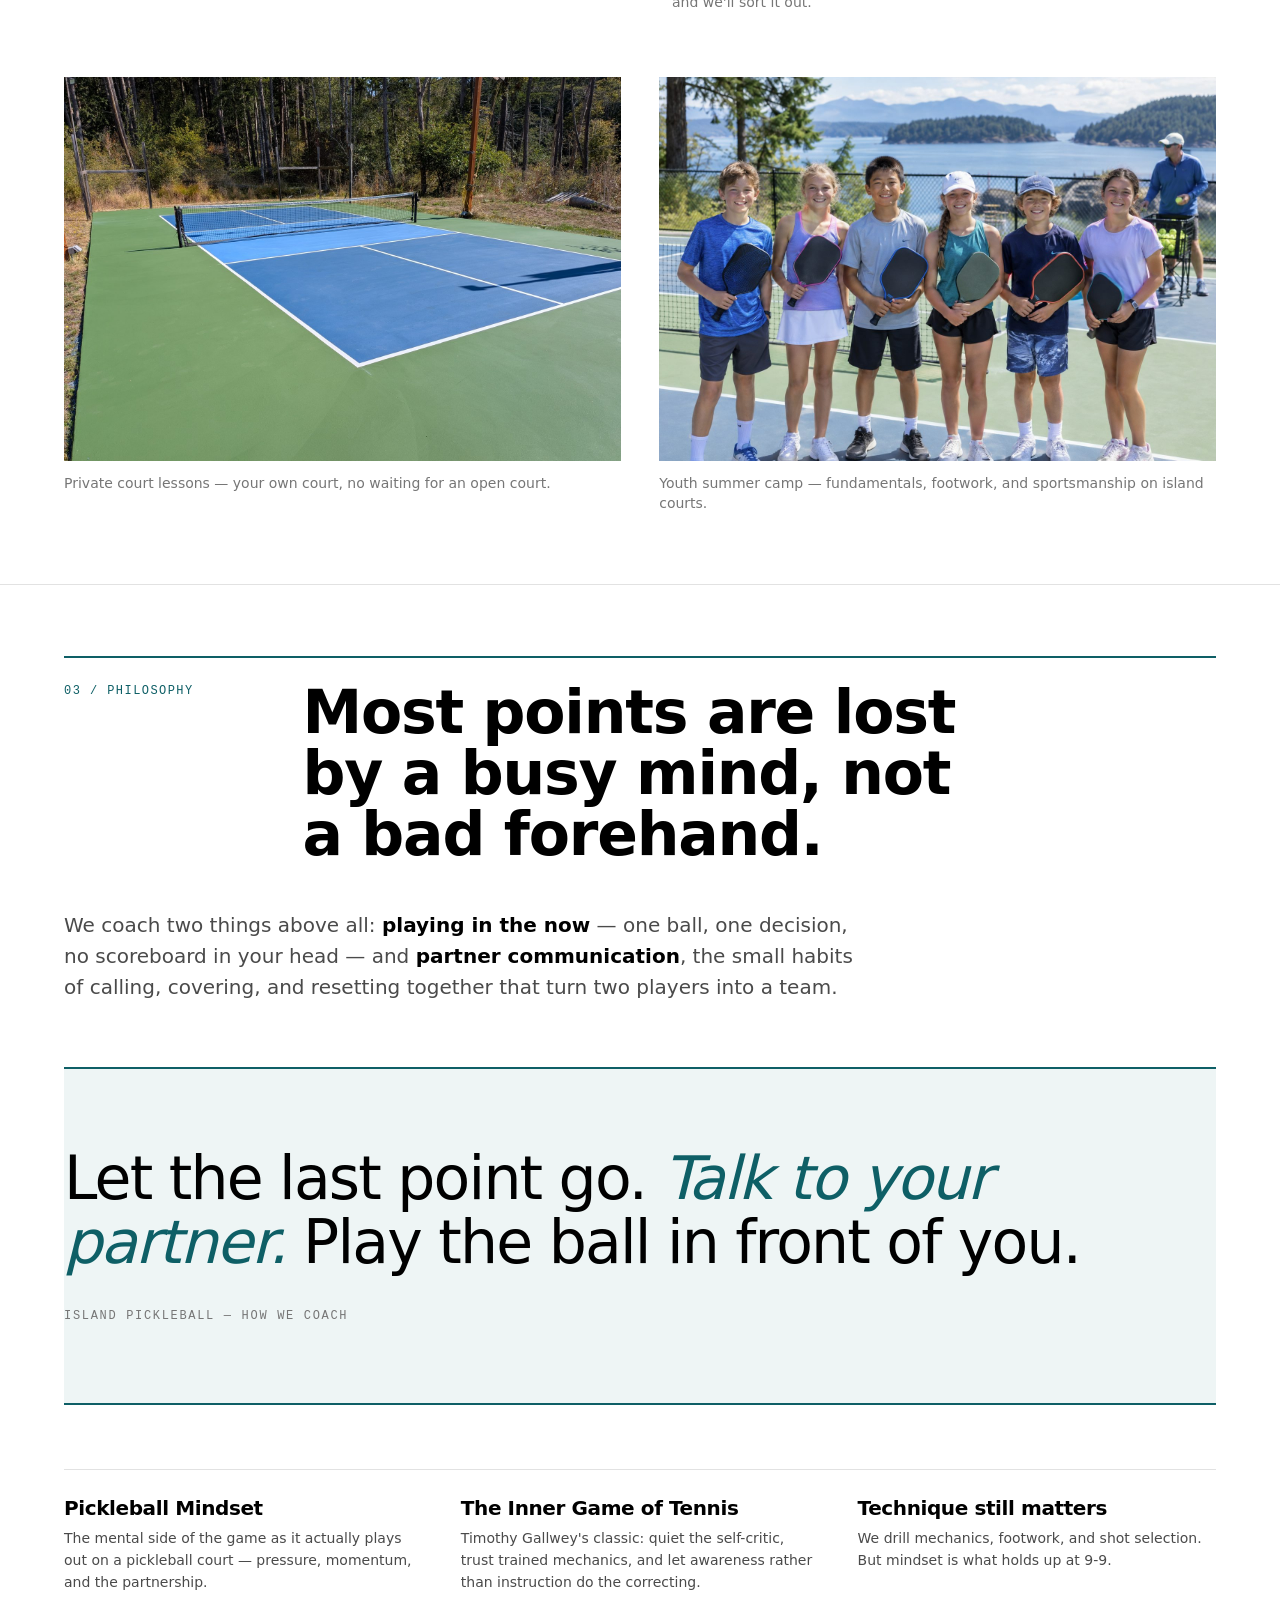
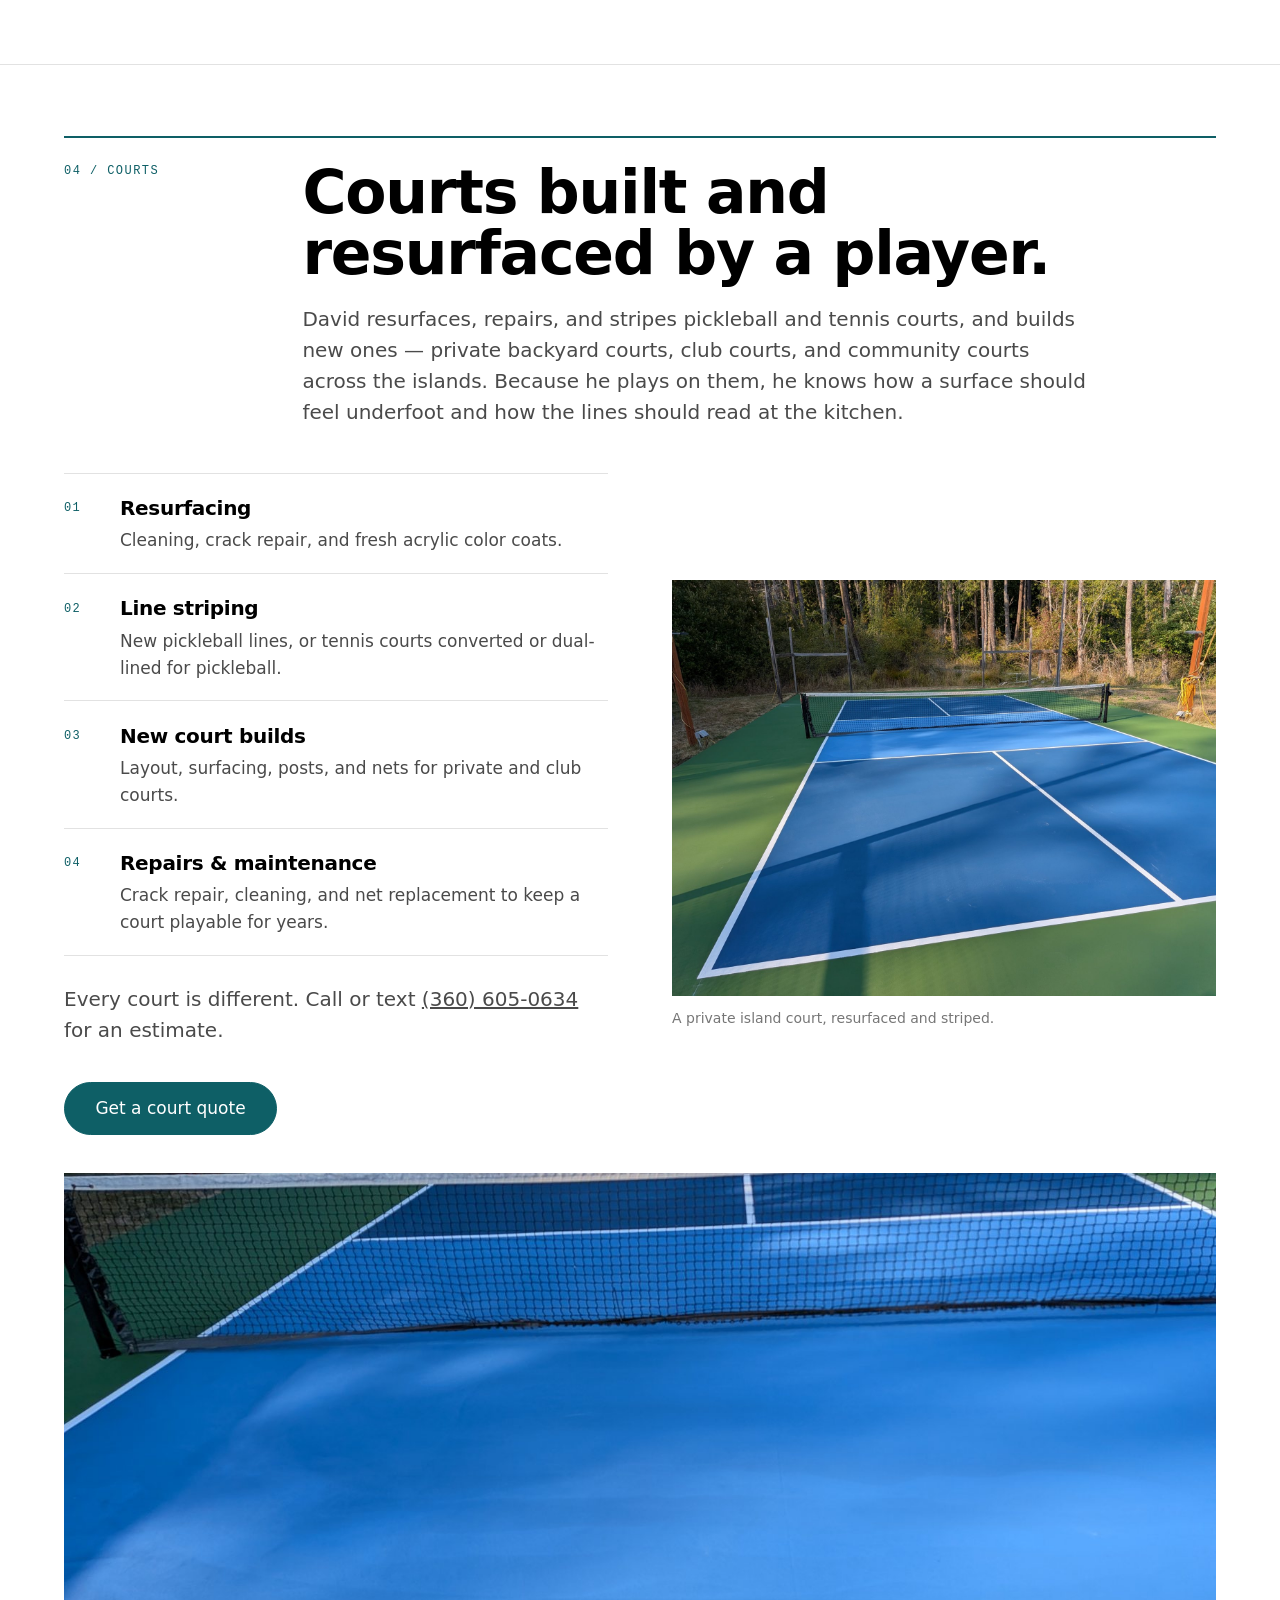
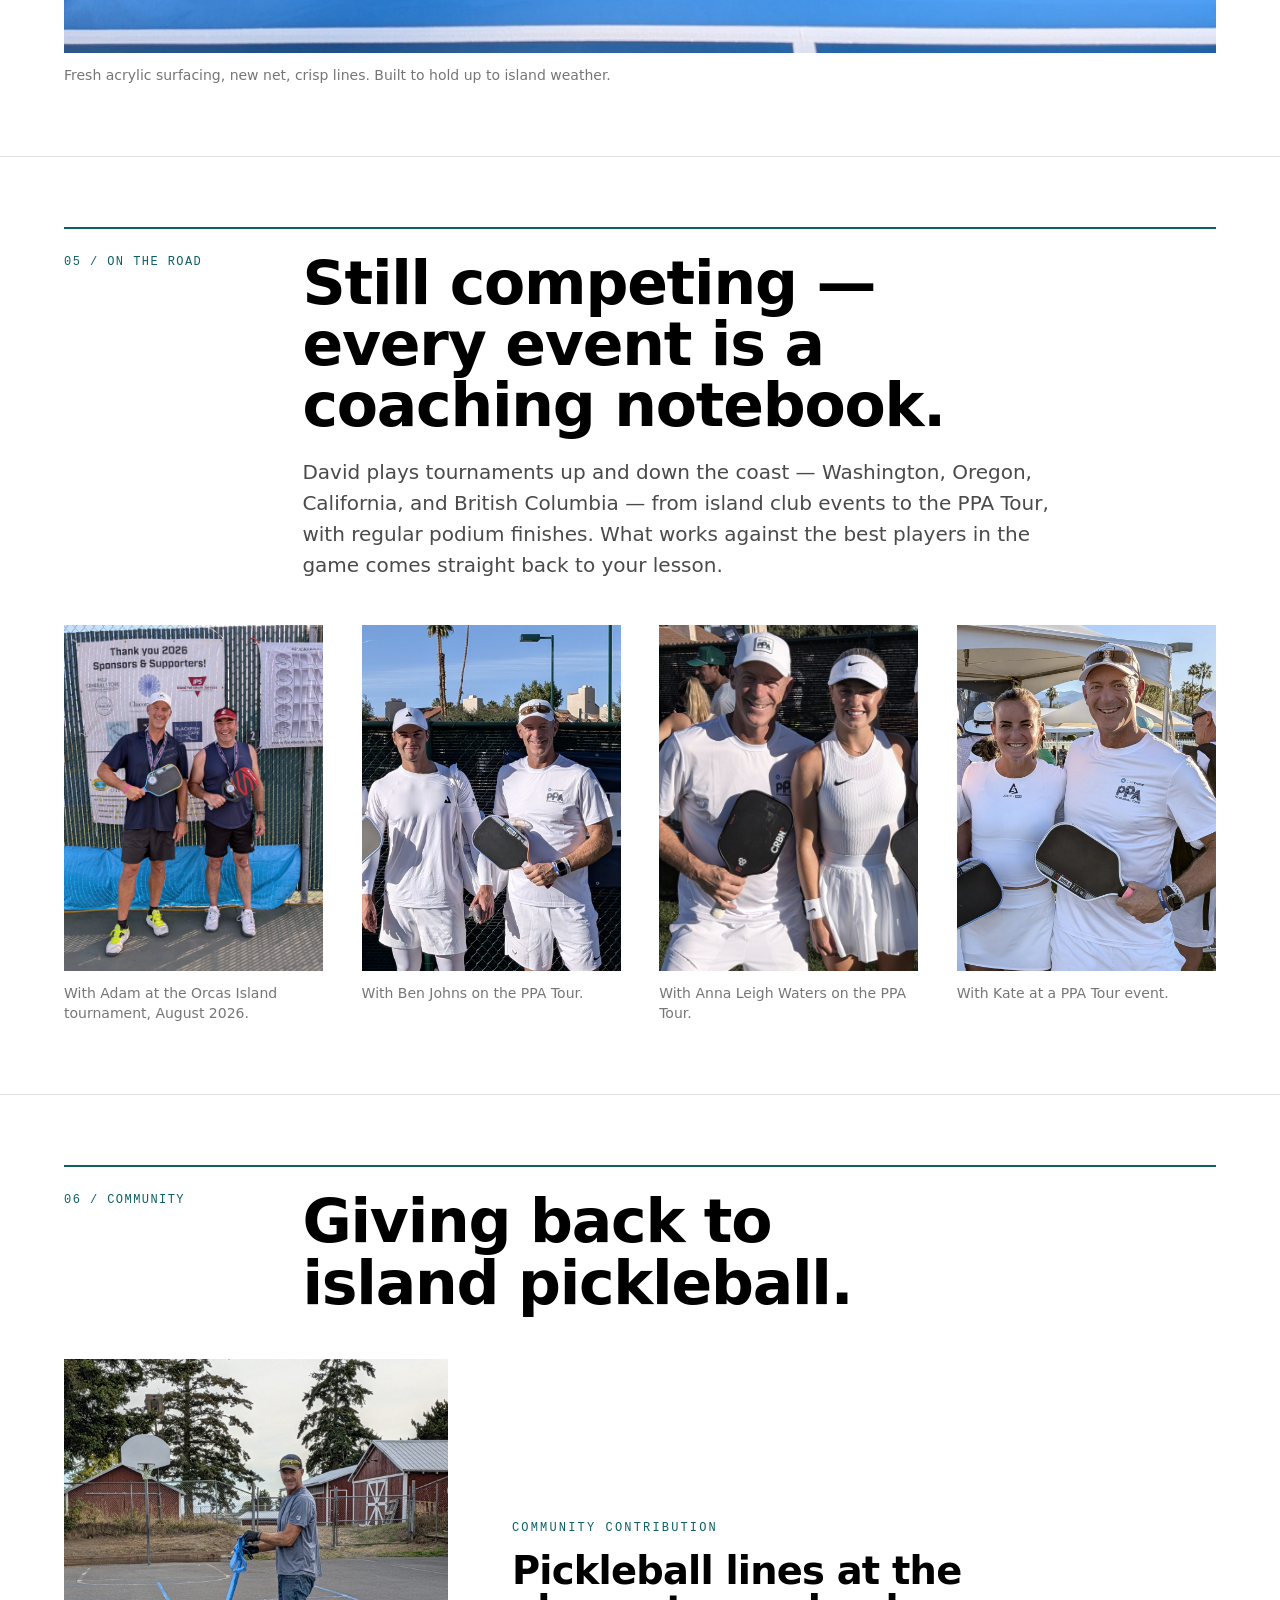
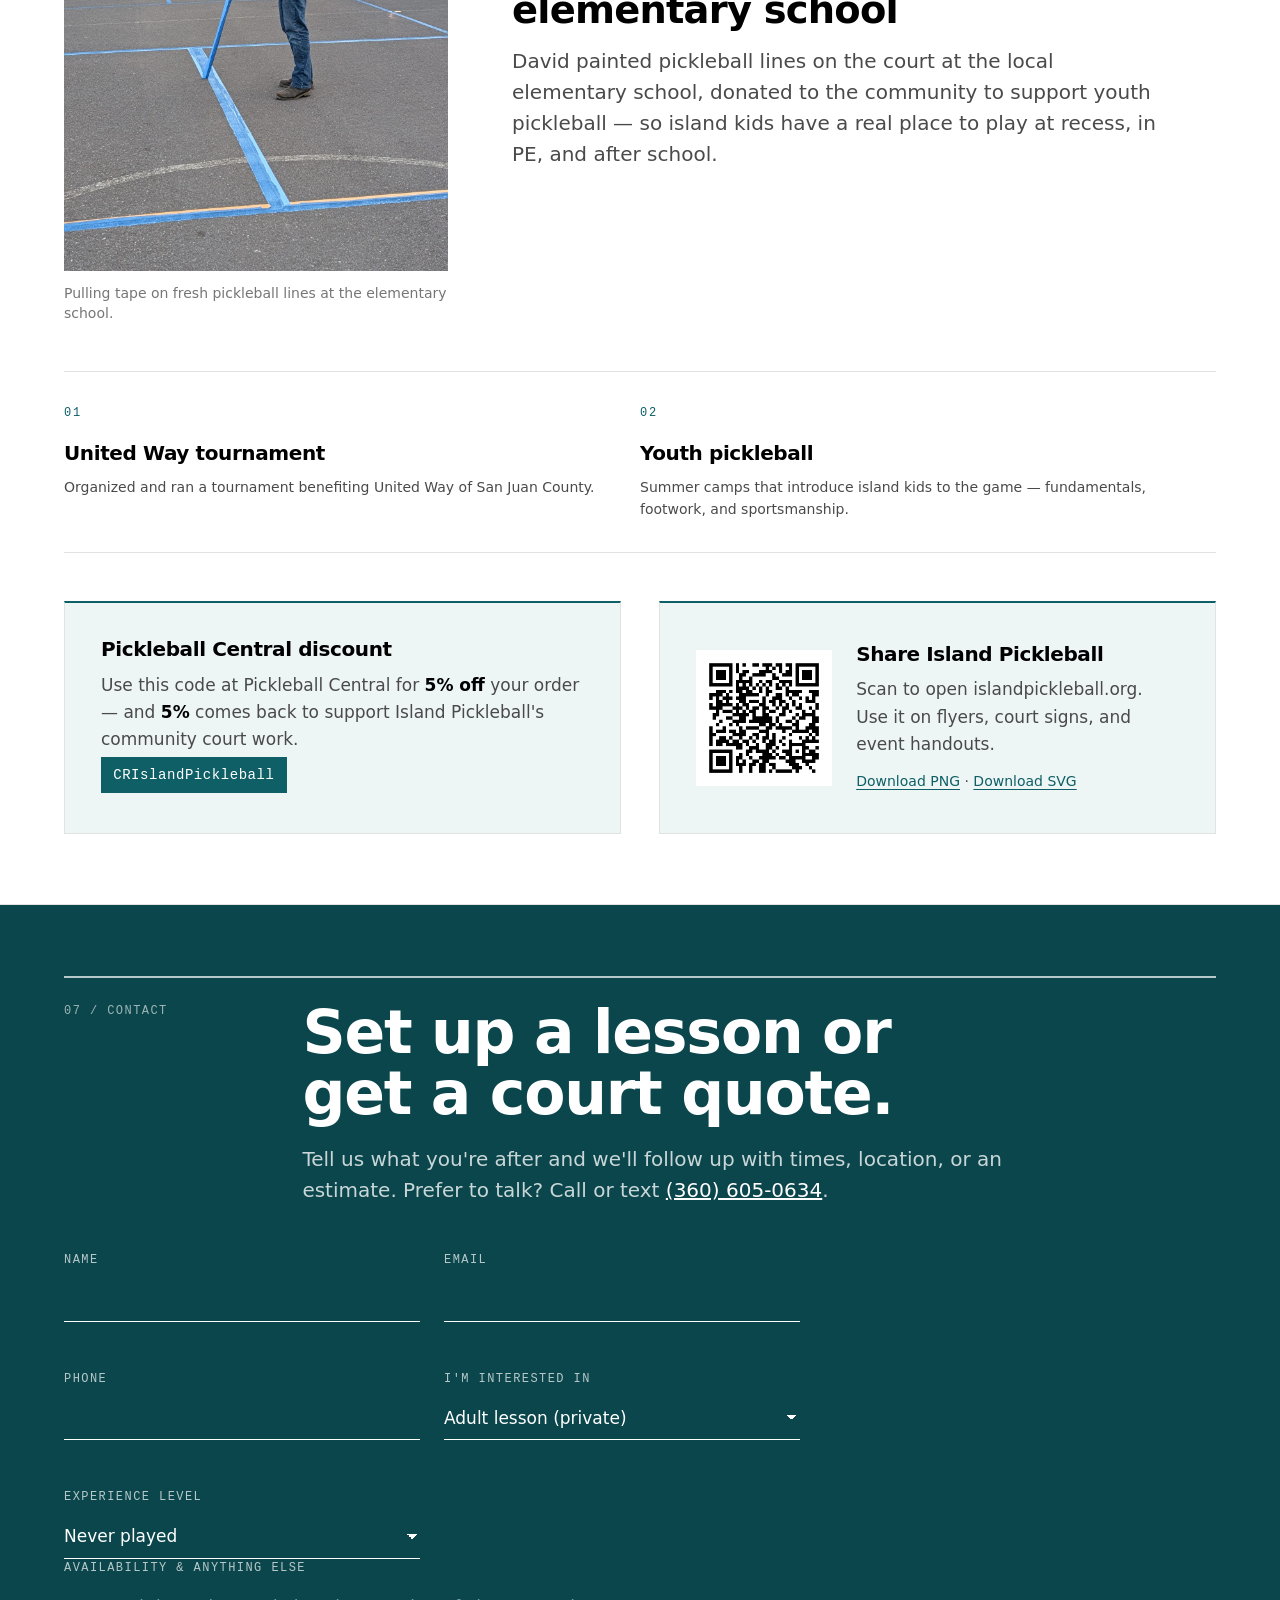
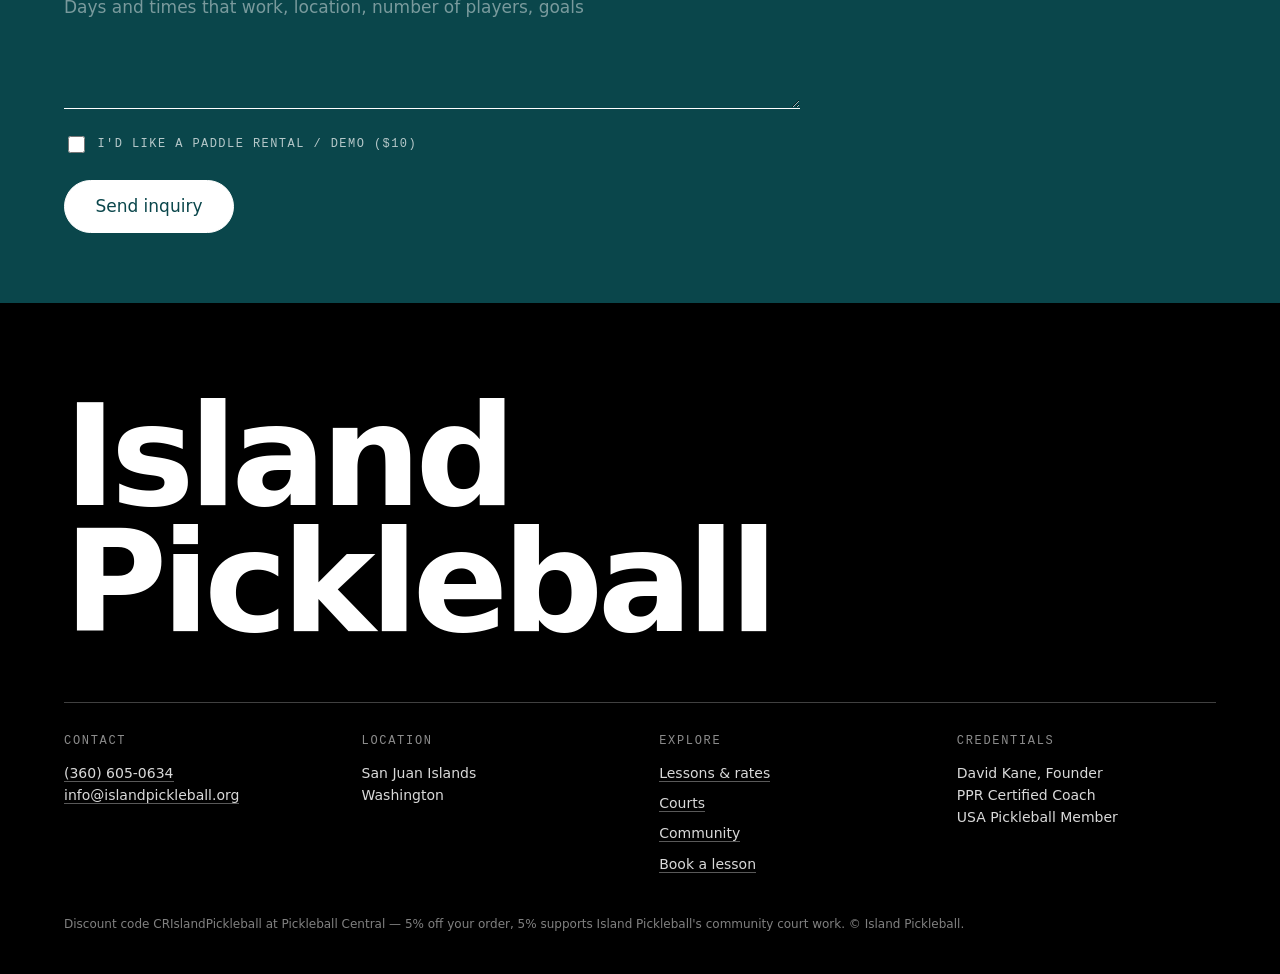
==== commit 9e96be8b: "remove stephanie from site" ====
--- a/index.html
+++ b/index.html
@@ -3,8 +3,8 @@
 <head>
 <meta charset="utf-8">
 <meta name="viewport" content="width=device-width, initial-scale=1">
-<title>Island Pickleball — Coaching &amp; Community in the San Juan Islands</title>
-<meta name="description" content="Island Pickleball offers youth camps, adult lessons, and community court projects in the San Juan Islands. PPR certified coaching with David Kane and Stephanie Levasheff. Scholarships available.">
+<title>Island Pickleball — Lessons, Courts &amp; Community in the San Juan Islands</title>
+<meta name="description" content="Island Pickleball — pickleball lessons, youth camps, and court resurfacing and new court builds in the San Juan Islands. PPR certified coaching with founder David Kane.">
 <link rel="icon" href="favicon.svg" type="image/svg+xml">
 <link rel="preconnect" href="https://api.fontshare.com" crossorigin>
 <link href="https://api.fontshare.com/v2/css?f[]=clash-display@400,500,600&f[]=satoshi@300,400,500,700&display=swap" rel="stylesheet">
@@ -27,12 +27,12 @@
       <span class="brand-name">Island Pickleball</span>
     </a>
     <nav aria-label="Main">
-      <a href="#coaches">Coaches</a>
+      <a href="#coaches">Coach</a>
       <a href="#lessons">Lessons</a>
       <a href="#coaching">Philosophy</a>
+      <a href="#courts">Courts</a>
       <a href="#tournaments">Tournaments</a>
       <a href="#community">Community</a>
-      <a href="donate/">Donate</a>
       <a class="cta" href="#contact">Book a lesson</a>
     </nav>
   </div>
@@ -45,109 +45,69 @@
       <div>
         <p class="eyebrow">San Juan Islands, Washington</p>
         <h1>Pickleball coaching built on <em>mindset</em> and partnership.</h1>
-        <p class="lede">Youth camps, adult lessons, and live-instruction games — we activley support island courts and island causes.</p>
+        <p class="lede">Lessons, youth camps, and live-instruction games — plus court resurfacing and new court builds, from a coach who plays on the surfaces he lays down.</p>
         <p class="actions">
           <a class="btn" href="#contact">Set up a lesson</a>
           <a class="link" href="tel:+13606050634">(360) 605-0634</a>
         </p>
         <p class="hero-meta">
-          <span>PPR Certified Coaches</span>
-          <span>USA Pickleball Members</span>
-          <span>Est. by David &amp; Stephanie</span>
+          <span>PPR Certified Coach</span>
+          <span>USA Pickleball Member</span>
+          <span>Founded by David Kane</span>
         </p>
       </div>
       <figure class="hero-figure">
-        <img src="images/ppa-tour.jpg" alt="David Kane and Stephanie Levasheff in front of a PPA Pickleball Tour banner" width="1600" height="1171">
+        <img src="images/david-ppa-tour.jpg" alt="David Kane in a PPA Pickleball Tour shirt at a tour event" width="621" height="1103">
         <!-- CAPTION — edit the text between the tags below -->
-        <figcaption>David Kane &amp; Stephanie Levasheff — co-founders, coaches, mixed doubles partners.</figcaption>
+        <figcaption>David Kane — founder and head coach, at a PPA Tour event.</figcaption>
       </figure>
     </div>
   </section>
 
   <div class="ticker" aria-hidden="true">
     <div class="ticker-track">
-      <span>Adult lessons</span><span>Youth camps</span><span>Three-and-Me live instruction</span><span>Private court sessions</span><span>Scholarships</span><span>Community court projects</span>
-      <span>Adult lessons</span><span>Youth camps</span><span>Three-and-Me live instruction</span><span>Private court sessions</span><span>Scholarships</span><span>Community court projects</span>
+      <span>Adult lessons</span><span>Youth camps</span><span>Three-and-Me live instruction</span><span>Private court sessions</span><span>Court resurfacing</span><span>Line striping</span><span>New court builds</span>
+      <span>Adult lessons</span><span>Youth camps</span><span>Three-and-Me live instruction</span><span>Private court sessions</span><span>Court resurfacing</span><span>Line striping</span><span>New court builds</span>
     </div>
   </div>
 
   <figure class="bleed reveal">
-    <img src="images/pickleball-wall.jpg" alt="David Kane and Stephanie Levasheff on court beneath a pickleball banner" width="1600" height="1200">
+    <img src="images/court-striping.jpg" alt="David Kane taping and striping pickleball lines on a club court" width="1600" height="1205">
     <!-- CAPTION — edit the text between the tags below -->
-    <figcaption>Home courts, island weather, and the two people you'll be learning from.</figcaption>
+    <figcaption>Hands-on from the ground up — laying out new pickleball lines at the club.</figcaption>
   </figure>
 
   <section id="coaches" class="section">
     <div class="wrap">
       <div class="section-head">
-        <p class="num">01 / Coaches</p>
-        <div>
-          <h2>Two coaches, one partnership.</h2>
-          <p class="prose">Island Pickleball was founded by David Kane and Stephanie Levasheff, who compete together from Canada to California and coach together on the islands. Both are <strong>Professional Pickleball Registry (PPR) Certified Coaches</strong> and <strong>USA Pickleball Association members</strong> — so the instruction comes from two people still under the same competitive pressure you're learning to handle.</p>
-        </div>
-      </div>
-
-      <figure class="wide-figure reveal">
-        <img src="images/ppa-masters.jpg" alt="David Kane and Stephanie Levasheff at the Carvana Masters, PPA Tour" width="1600" height="1200">
-        <!-- CAPTION — edit the text between the tags below -->
-        <figcaption>David and Stephanie at the Carvana Masters, PPA Tour — Indian Wells, California.</figcaption>
-      </figure>
-
-      <div class="coaches bios">
+        <p class="num">01 / Your coach</p>
+        <div>
+          <h2>Coached by someone still competing.</h2>
+          <p class="prose">Island Pickleball was founded by David Kane, a <strong>Professional Pickleball Registry (PPR) Certified Coach</strong> and <strong>USA Pickleball Association member</strong>. He competes from Canada to California and coaches on the islands — so the instruction comes from someone still under the same competitive pressure you're learning to handle.</p>
+        </div>
+      </div>
+
+      <div class="coach-solo reveal">
+        <figure>
+          <img src="images/david-orcas-medal.jpg" alt="David Kane wearing a tournament medal and holding his paddle" width="522" height="889">
+          <!-- CAPTION — edit the text between the tags below -->
+          <figcaption>Medal day, 2025 tournament season.</figcaption>
+        </figure>
         <article class="coach">
           <h3>David Kane</h3>
-          <p class="role">Co-Founder · PPR Certified Coach · USA Pickleball Member</p>
-          <p>David coaches players from first-time paddle to tournament-ready, on public island courts and on private courts by arrangement. He competes across the Pacific Northwest and the national circuit, with frequent podium finishes in mixed and men's doubles. His teaching leans on strategy, shot selection, and the mental discipline of playing one ball at a time.</p>
+          <p class="role">Founder · PPR Certified Coach · USA Pickleball Member</p>
+          <p>David coaches players from first-time paddle to tournament-ready, on public island courts and on private courts by arrangement. He competes across the Pacific Northwest and on the national circuit, with frequent podium finishes in mixed and men's doubles.</p>
+          <p>His teaching leans on strategy, shot selection, and the mental discipline of playing one ball at a time — plus the partner communication habits that turn two individuals into a team that can win close games.</p>
+          <p><a class="btn" href="#contact">Book a lesson with David</a></p>
         </article>
-
-        <article class="coach">
-          <h3>Stephanie Levasheff</h3>
-          <p class="role">Co-Founder · PPR Certified Coach · USA Pickleball Member</p>
-          <p>Stephanie plays mixed doubles with David at tournaments from Canada to California and coaches players of every level at Island Pickleball. She focuses on clean mechanics, court movement, and the partner communication habits that turn two individuals into a team that can win close games.</p>
-        </article>
-      </div>
-    </div>
-  </section>
-
-  <section id="fundraising" class="section">
-    <div class="wrap">
-      <div class="section-head">
-        <p class="num">02 / Now fundraising</p>
-        <div>
-          <h2>A new sport court for the elementary school.</h2>
-          <p class="prose">Fundraising is underway to build a striped, all-weather court on school grounds. Donations can be tagged for this project specifically.</p>
-        </div>
-      </div>
-
-      <div class="feature reveal">
-        <div>
-          <p class="prose">Contributions of labor and materials are just as welcome as cash. If you or your business want to be listed as a project sponsor, call or text <a href="tel:+13606050634">(360) 605-0634</a>.</p>
-          <p class="actions"><a class="btn" href="donate/">Donate to the court fund</a></p>
-          <dl class="stat-row">
-            <div class="stat"><dt>Project</dt><dd>School sport court</dd></div>
-            <div class="stat"><dt>Status</dt><dd>Active campaign</dd></div>
-            <div class="stat"><dt>Access</dt><dd>Students &amp; public</dd></div>
-          </dl>
-        </div>
-        <figure class="feature-figure">
-          <img src="images/court-resurfacing.jpg" alt="Freshly resurfaced and striped pickleball court" width="1600" height="1200" loading="lazy">
-          <!-- CAPTION — edit the text between the tags below -->
-          <figcaption>A private island court we resurfaced and striped — we need more courts like this at our schools.</figcaption>
-        </figure>
-      </div>
-
-      <figure class="wide-figure reveal" style="margin-top:var(--gap)">
-        <img src="images/court-resurfacing-2.jpg" alt="Completed court surface with new net and crisp lines" width="1600" height="1200" loading="lazy">
-        <!-- CAPTION — edit the text between the tags below -->
-        <figcaption>Fresh acrylic surfacing, new net, crisp lines. Built to hold up to island weather.</figcaption>
-      </figure>
+      </div>
     </div>
   </section>
 
   <section id="lessons" class="section">
     <div class="wrap">
       <div class="section-head">
-        <p class="num">03 / Lessons &amp; rates</p>
+        <p class="num">02 / Lessons &amp; rates</p>
         <div>
           <h2>From first paddle to tournament ready.</h2>
         </div>
@@ -161,7 +121,6 @@
             <li><span class="idx">02</span><span><strong>Group lessons</strong>Discounted rates for up to 4 players.</span></li>
             <li><span class="idx">03</span><span><strong>Youth summer camps</strong>Fundamentals, footwork, and sportsmanship.</span></li>
             <li><span class="idx">04</span><span><strong>Three-and-Me</strong>Real games with live coaching between points.</span></li>
-            <li><span class="idx">05</span><span><strong>Scholarship program</strong>Need-based support so cost never decides who gets to learn.</span></li>
           </ul>
         </div>
         <div>
@@ -174,15 +133,15 @@
               <tr><th scope="row">Paddle rental / demo</th><td><span class="price">$10</span>Per lesson</td></tr>
             </tbody>
           </table>
-          <p class="note">Ask about scholarships when you reach out — we keep a portion of every session set aside for players who need it.</p>
+          <p class="note">Not sure which option fits? Call or text <a href="tel:+13606050634">(360) 605-0634</a> and we'll sort it out.</p>
         </div>
       </div>
 
       <div class="pair reveal" style="margin-top:clamp(2.5rem,5vw,4rem)">
         <figure>
-          <img src="images/on-court-instruction.jpg" alt="David watching as Stephanie hits a forehand during on-court practice" width="1600" height="1115" loading="lazy">
-          <!-- CAPTION — edit the text between the tags below -->
-          <figcaption>On-court work indoors — drilling the shot you'll actually need at 9-9.</figcaption>
+          <img src="images/private-court.jpg" alt="A private backyard pickleball court with a fresh blue and green surface" width="1600" height="1200" loading="lazy">
+          <!-- CAPTION — edit the text between the tags below -->
+          <figcaption>Private court lessons — your own court, no waiting for an open court.</figcaption>
         </figure>
         <figure>
           <img src="images/youth-camp.jpg" alt="Youth summer camp players on an island court with paddles" width="1600" height="1067" loading="lazy">
@@ -196,7 +155,7 @@
   <section id="coaching" class="section">
     <div class="wrap">
       <div class="section-head">
-        <p class="num">04 / Philosophy</p>
+        <p class="num">03 / Philosophy</p>
         <div>
           <h2>Most points are lost by a busy mind, not a bad forehand.</h2>
         </div>
@@ -226,36 +185,72 @@
     </div>
   </section>
 
+  <section id="courts" class="section">
+    <div class="wrap">
+      <div class="section-head">
+        <p class="num">04 / Courts</p>
+        <div>
+          <h2>Courts built and resurfaced by a player.</h2>
+          <p class="prose">David resurfaces, repairs, and stripes pickleball and tennis courts, and builds new ones — private backyard courts, club courts, and community courts across the islands. Because he plays on them, he knows how a surface should feel underfoot and how the lines should read at the kitchen.</p>
+        </div>
+      </div>
+
+      <div class="feature reveal">
+        <div>
+          <ul class="offer-list">
+            <li><span class="idx">01</span><span><strong>Resurfacing</strong>Cleaning, crack repair, and fresh acrylic color coats.</span></li>
+            <li><span class="idx">02</span><span><strong>Line striping</strong>New pickleball lines, or tennis courts converted or dual-lined for pickleball.</span></li>
+            <li><span class="idx">03</span><span><strong>New court builds</strong>Layout, surfacing, posts, and nets for private and club courts.</span></li>
+            <li><span class="idx">04</span><span><strong>Repairs &amp; maintenance</strong>Crack repair, cleaning, and net replacement to keep a court playable for years.</span></li>
+          </ul>
+          <p class="prose" style="margin-top:1.75rem">Every court is different. Call or text <a href="tel:+13606050634">(360) 605-0634</a> for an estimate.</p>
+          <p class="actions"><a class="btn" href="#contact">Get a court quote</a></p>
+        </div>
+        <figure class="feature-figure">
+          <img src="images/court-resurfacing.jpg" alt="Freshly resurfaced and striped pickleball court" width="1600" height="1200" loading="lazy">
+          <!-- CAPTION — edit the text between the tags below -->
+          <figcaption>A private island court, resurfaced and striped.</figcaption>
+        </figure>
+      </div>
+
+      <figure class="wide-figure reveal" style="margin-top:var(--gap)">
+        <img src="images/court-resurfacing-2.jpg" alt="Completed court surface with new net and crisp lines" width="1600" height="1200" loading="lazy">
+        <!-- CAPTION — edit the text between the tags below -->
+        <figcaption>Fresh acrylic surfacing, new net, crisp lines. Built to hold up to island weather.</figcaption>
+      </figure>
+    </div>
+  </section>
+
   <section id="tournaments" class="section">
     <div class="wrap">
       <div class="section-head">
         <p class="num">05 / On the road</p>
         <div>
-          <h2>We still compete — every event is a coaching notebook.</h2>
-          <p class="prose">David and Stephanie play mixed doubles together up and down the coast — Washington, Oregon, California, and British Columbia — with regular podium finishes.</p>
+          <h2>Still competing — every event is a coaching notebook.</h2>
+          <p class="prose">David plays tournaments up and down the coast — Washington, Oregon, California, and British Columbia — from island club events to the PPA Tour, with regular podium finishes. What works against the best players in the game comes straight back to your lesson.</p>
         </div>
       </div>
 
       <div class="gallery reveal">
         <figure>
-          <img src="images/national-podium.jpg" alt="David and Stephanie with second place medals in front of an American flag" width="1600" height="1200" loading="lazy">
-          <!-- CAPTION — edit the text between the tags below -->
-          <figcaption>Second place, mixed doubles — medals and a long drive home.</figcaption>
-        </figure>
-        <figure>
-          <img src="images/skagit-pavilion.jpg" alt="David and Stephanie outside the Blackburn Pickleball Pavilion at Skagit Valley College" width="1600" height="1205" loading="lazy">
-          <!-- CAPTION — edit the text between the tags below -->
-          <figcaption>Indoor season at the Blackburn Pickleball Pavilion, Skagit Valley College.</figcaption>
-        </figure>
-        <figure>
-          <img src="images/orcas-tournament.jpg" alt="David and Stephanie at the Orcas Island Pickleball Club tournament" width="1600" height="1205" loading="lazy">
-          <!-- CAPTION — edit the text between the tags below -->
-          <figcaption>Island roots — the Orcas Island Pickleball Club tournament.</figcaption>
-        </figure>
-        <figure>
-          <img src="images/second-place.jpg" alt="David and Stephanie wearing second place medals at a tournament" width="1200" height="1600" loading="lazy">
-          <!-- CAPTION — edit the text between the tags below -->
-          <figcaption>Second place in mixed doubles at a regional tournament.</figcaption>
+          <img src="images/david-adam-orcas-2026.jpg" alt="David Kane and doubles partner Adam with medals at the Orcas Island tournament" width="1200" height="1600" loading="lazy">
+          <!-- CAPTION — edit the text between the tags below -->
+          <figcaption>With Adam at the Orcas Island tournament, August 2026.</figcaption>
+        </figure>
+        <figure>
+          <img src="images/david-ben-johns.jpg" alt="David Kane with pro player Ben Johns at a PPA Tour event" width="821" height="1600" loading="lazy">
+          <!-- CAPTION — edit the text between the tags below -->
+          <figcaption>With Ben Johns on the PPA Tour.</figcaption>
+        </figure>
+        <figure>
+          <img src="images/david-anna-leigh.jpg" alt="David Kane with pro player Anna Leigh Waters at a PPA Tour event" width="1104" height="1600" loading="lazy">
+          <!-- CAPTION — edit the text between the tags below -->
+          <figcaption>With Anna Leigh Waters on the PPA Tour.</figcaption>
+        </figure>
+        <figure>
+          <img src="images/david-kate.jpg" alt="David Kane with Kate at a PPA Tour event" width="962" height="1600" loading="lazy">
+          <!-- CAPTION — edit the text between the tags below -->
+          <figcaption>With Kate at a PPA Tour event.</figcaption>
         </figure>
       </div>
     </div>
@@ -266,38 +261,50 @@
       <div class="section-head">
         <p class="num">06 / Community</p>
         <div>
-          <h2>Island players, island dollars, island impact.</h2>
+          <h2>Giving back to island pickleball.</h2>
+        </div>
+      </div>
+
+      <div class="feature community-feature reveal">
+        <figure class="feature-figure">
+          <img src="images/school-court-lines.jpg" alt="David Kane pulling up painter's tape after painting pickleball lines on the elementary school court" width="1200" height="1600" loading="lazy">
+          <!-- CAPTION — edit the text between the tags below -->
+          <figcaption>Pulling tape on fresh pickleball lines at the elementary school.</figcaption>
+        </figure>
+        <div>
+          <span class="eyebrow">Community contribution</span>
+          <h3 class="feature-title">Pickleball lines at the elementary school</h3>
+          <p class="prose">David painted pickleball lines on the court at the local elementary school, donated to the community to support youth pickleball — so island kids have a real place to play at recess, in PE, and after school.</p>
         </div>
       </div>
 
       <div class="cards">
         <article>
           <span class="idx">01</span>
-          <h3>Elementary school court</h3>
-          <p>Fundraisng is under way to clean, repair, and paint a local elementary school court with fresh pickleball striping, giving island kids a place to play during and after school. A new court is now being funded.</p>
+          <h3>United Way tournament</h3>
+          <p>Organized and ran a tournament benefiting United Way of San Juan County.</p>
         </article>
         <article>
           <span class="idx">02</span>
-          <h3>United Way fundraiser tournament</h3>
-          <p>Organized and ran a fundraiser tournament benefiting United Way of San Juan County.</p>
-        </article>
-        <article>
-          <span class="idx">03</span>
-          <h3>Lesson scholarships</h3>
-          <p>A standing scholarship fund for youth and adult instruction, so equal access to coaching is built into the business rather than bolted on.</p>
+          <h3>Youth pickleball</h3>
+          <p>Summer camps that introduce island kids to the game — fundamentals, footwork, and sportsmanship.</p>
         </article>
       </div>
 
       <div class="callouts">
         <div class="callout">
-          <h3>Support the projects</h3>
-          <p>Donations go directly to the school sport court, lesson scholarships, and public-court advocacy — and you can tag where you want yours to go. <a href="donate/">Donate to community projects</a>.</p>
-        </div>
-        <div class="callout">
-          <h3>Shop and give back</h3>
-          <p>Use this code at Pickleball Central for <strong>5% off</strong> your order — and <strong>5%</strong> goes to Island Pickleball community projects.</p>
+          <h3>Pickleball Central discount</h3>
+          <p>Use this code at Pickleball Central for <strong>5% off</strong> your order — and <strong>5%</strong> comes back to support Island Pickleball's community court work.</p>
           <p><span class="code-chip">CRIslandPickleball</span></p>
         </div>
+        <div class="callout qr-callout">
+          <img src="images/islandpickleball-qr.png" alt="QR code linking to islandpickleball.org" width="820" height="820" loading="lazy">
+          <div>
+            <h3>Share Island Pickleball</h3>
+            <p>Scan to open islandpickleball.org. Use it on flyers, court signs, and event handouts.</p>
+            <p class="qr-links"><a href="images/islandpickleball-qr.png" download>Download PNG</a> · <a href="images/islandpickleball-qr.svg" download>Download SVG</a></p>
+          </div>
+        </div>
       </div>
     </div>
   </section>
@@ -307,13 +314,13 @@
       <div class="section-head">
         <p class="num">07 / Contact</p>
         <div>
-          <h2>Set up a lesson.</h2>
-          <p class="prose">Tell us what you're after and we'll follow up with times and location options. Prefer to talk? Call or text <a href="tel:+13606050634">(360) 605-0634</a>.</p>
+          <h2>Set up a lesson or get a court quote.</h2>
+          <p class="prose">Tell us what you're after and we'll follow up with times, location, or an estimate. Prefer to talk? Call or text <a href="tel:+13606050634">(360) 605-0634</a>.</p>
         </div>
       </div>
 
       <form class="form" action="https://formsubmit.co/info@islandpickleball.org" method="POST">
-        <input type="hidden" name="_subject" value="Island Pickleball — lesson inquiry">
+        <input type="hidden" name="_subject" value="Island Pickleball — website inquiry">
         <input type="hidden" name="_captcha" value="false">
         <input type="hidden" name="_template" value="table">
         <input type="text" name="_honey" style="display:none">
@@ -328,15 +335,9 @@
               <option>Youth summer camp</option>
               <option>Three-and-Me game with live instruction</option>
               <option>Private court lesson</option>
-              <option>Scholarship information</option>
-            </select>
-          </p>
-          <p class="field"><label for="coach">Preferred coach</label>
-            <select id="coach" name="Preferred coach">
-              <option>No preference</option>
-              <option>David Kane</option>
-              <option>Stephanie Levasheff</option>
-              <option>Both (couples or group session)</option>
+              <option>Court resurfacing or repair</option>
+              <option>Line striping</option>
+              <option>New court build</option>
             </select>
           </p>
           <p class="field"><label for="level">Experience level</label>
@@ -373,16 +374,17 @@
         <h4>Explore</h4>
         <ul>
           <li><a href="#lessons">Lessons &amp; rates</a></li>
-          <li><a href="donate/">Donate</a></li>
+          <li><a href="#courts">Courts</a></li>
+          <li><a href="#community">Community</a></li>
           <li><a href="#contact">Book a lesson</a></li>
         </ul>
       </div>
       <div>
         <h4>Credentials</h4>
-        <p>David Kane &amp; Stephanie Levasheff<br>PPR Certified Coaches<br>USA Pickleball Members</p>
-      </div>
-    </div>
-    <p class="fine">Discount code CRIslandPickleball at Pickleball Central — 5% off your order, 5% to Island Pickleball community projects. © Island Pickleball.</p>
+        <p>David Kane, Founder<br>PPR Certified Coach<br>USA Pickleball Member</p>
+      </div>
+    </div>
+    <p class="fine">Discount code CRIslandPickleball at Pickleball Central — 5% off your order, 5% supports Island Pickleball's community court work. © Island Pickleball.</p>
   </div>
 </footer>
 
--- a/style.css
+++ b/style.css
@@ -204,13 +204,31 @@
 }
 
 .hero-figure { margin: 0; }
+.hero-figure { max-width: 26rem; justify-self: end; }
 .hero-figure img {
   width: 100%;
-  aspect-ratio: 5 / 4;
-  max-height: 32rem;
+  aspect-ratio: 4 / 5;
+  max-height: 34rem;
   object-fit: cover;
-  object-position: center 40%;
-}
+  object-position: center 0%;
+}
+
+/* ---------------------------------------------------------- single coach */
+
+.coach-solo {
+  display: grid;
+  grid-template-columns: minmax(0, 22rem) minmax(0, 1fr);
+  gap: clamp(2rem, 5vw, 4.5rem);
+  align-items: start;
+}
+.coach-solo img {
+  width: 100%;
+  aspect-ratio: 3 / 4;
+  object-fit: cover;
+  object-position: center 20%;
+}
+.coach-solo .coach { max-width: 60ch; gap: 1rem; }
+.coach-solo .coach .btn { margin-top: 0.5rem; }
 
 .hero-meta {
   display: flex;
@@ -530,16 +548,15 @@
 
 .gallery {
   display: grid;
-  grid-template-columns: repeat(2, 1fr);
+  grid-template-columns: repeat(4, 1fr);
   gap: clamp(1.5rem, 3vw, 2.5rem) var(--gap);
   align-items: start;
 }
 .gallery img {
   width: 100%;
-  aspect-ratio: 3 / 2;
-  max-height: 22rem;
+  aspect-ratio: 3 / 4;
   object-fit: cover;
-  object-position: center 28%;
+  object-position: center 22%;
   filter: grayscale(0.15) contrast(1.02);
   transition: filter 0.5s var(--ease), transform 0.7s var(--ease);
 }
@@ -713,7 +730,11 @@
 @media (max-width: 900px) {
   .hero .wrap { grid-template-columns: 1fr; align-items: start; }
   .hero-figure { order: -1; }
-  .hero-figure img { aspect-ratio: 16 / 10; max-height: none; object-position: center 40%; }
+  .hero-figure { max-width: none; justify-self: stretch; }
+  .hero-figure img { aspect-ratio: 4 / 3; max-height: 30rem; object-position: center 5%; }
+  .coach-solo { grid-template-columns: 1fr; }
+  .coach-solo figure { max-width: 24rem; }
+  .gallery { grid-template-columns: repeat(2, 1fr); }
   .section-head { grid-template-columns: 1fr; gap: 1rem; }
   .feature { grid-template-columns: 1fr; }
   .coaches.bios .coach { border-left: none; padding-left: 0; }
@@ -723,10 +744,29 @@
 @media (max-width: 560px) {
   .site-header .wrap { min-height: 0; }
   .site-header nav { gap: 0.75rem 1rem; }
-  .gallery { grid-template-columns: 1fr; }
   .bleed img { aspect-ratio: 4 / 3; }
   .rates th, .rates td { display: block; }
   .rates th { padding-bottom: 0.35rem; }
   .rates td { text-align: left; padding-top: 0; }
   .actions { gap: 1rem; }
 }
+
+/* ------------------------------------------------- community feature + QR */
+
+.community-feature { grid-template-columns: minmax(0, 24rem) minmax(0, 1fr); margin-bottom: clamp(2rem, 4vw, 3rem); }
+.community-feature .feature-figure img { aspect-ratio: 3 / 4; max-height: 32rem; object-position: center 30%; }
+.feature-title { font-size: var(--text-2xl); margin: 0.75rem 0 1rem; }
+.community-feature .prose { max-width: 52ch; }
+
+.qr-callout { display: grid; grid-template-columns: 8.5rem minmax(0, 1fr); gap: 1.5rem; align-items: center; }
+.qr-callout img { width: 100%; height: auto; background: #fff; }
+.qr-callout .qr-links { margin-top: 0.75rem; font-size: var(--text-sm); }
+
+@media (max-width: 900px) {
+  .community-feature { grid-template-columns: 1fr; }
+  .community-feature .feature-figure { max-width: 24rem; }
+}
+@media (max-width: 420px) {
+  .qr-callout { grid-template-columns: 1fr; }
+  .qr-callout img { max-width: 10rem; }
+}
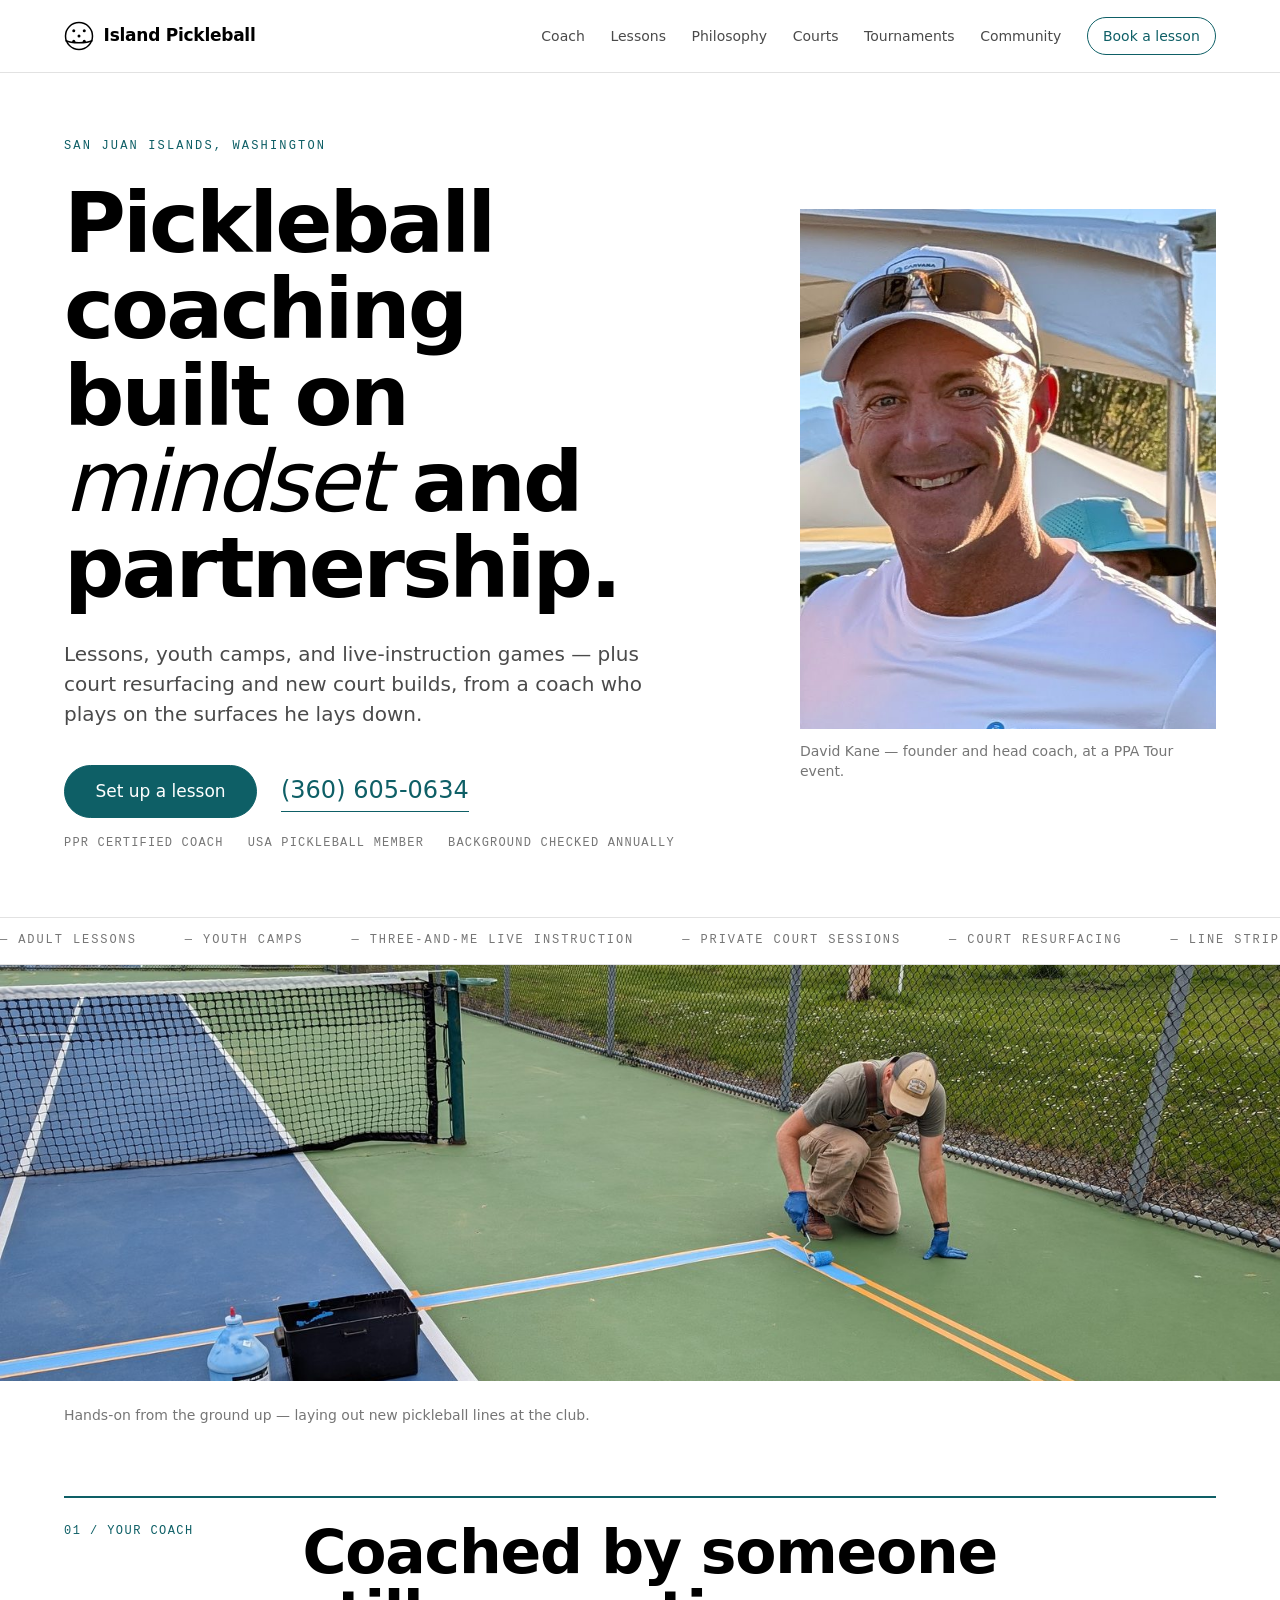
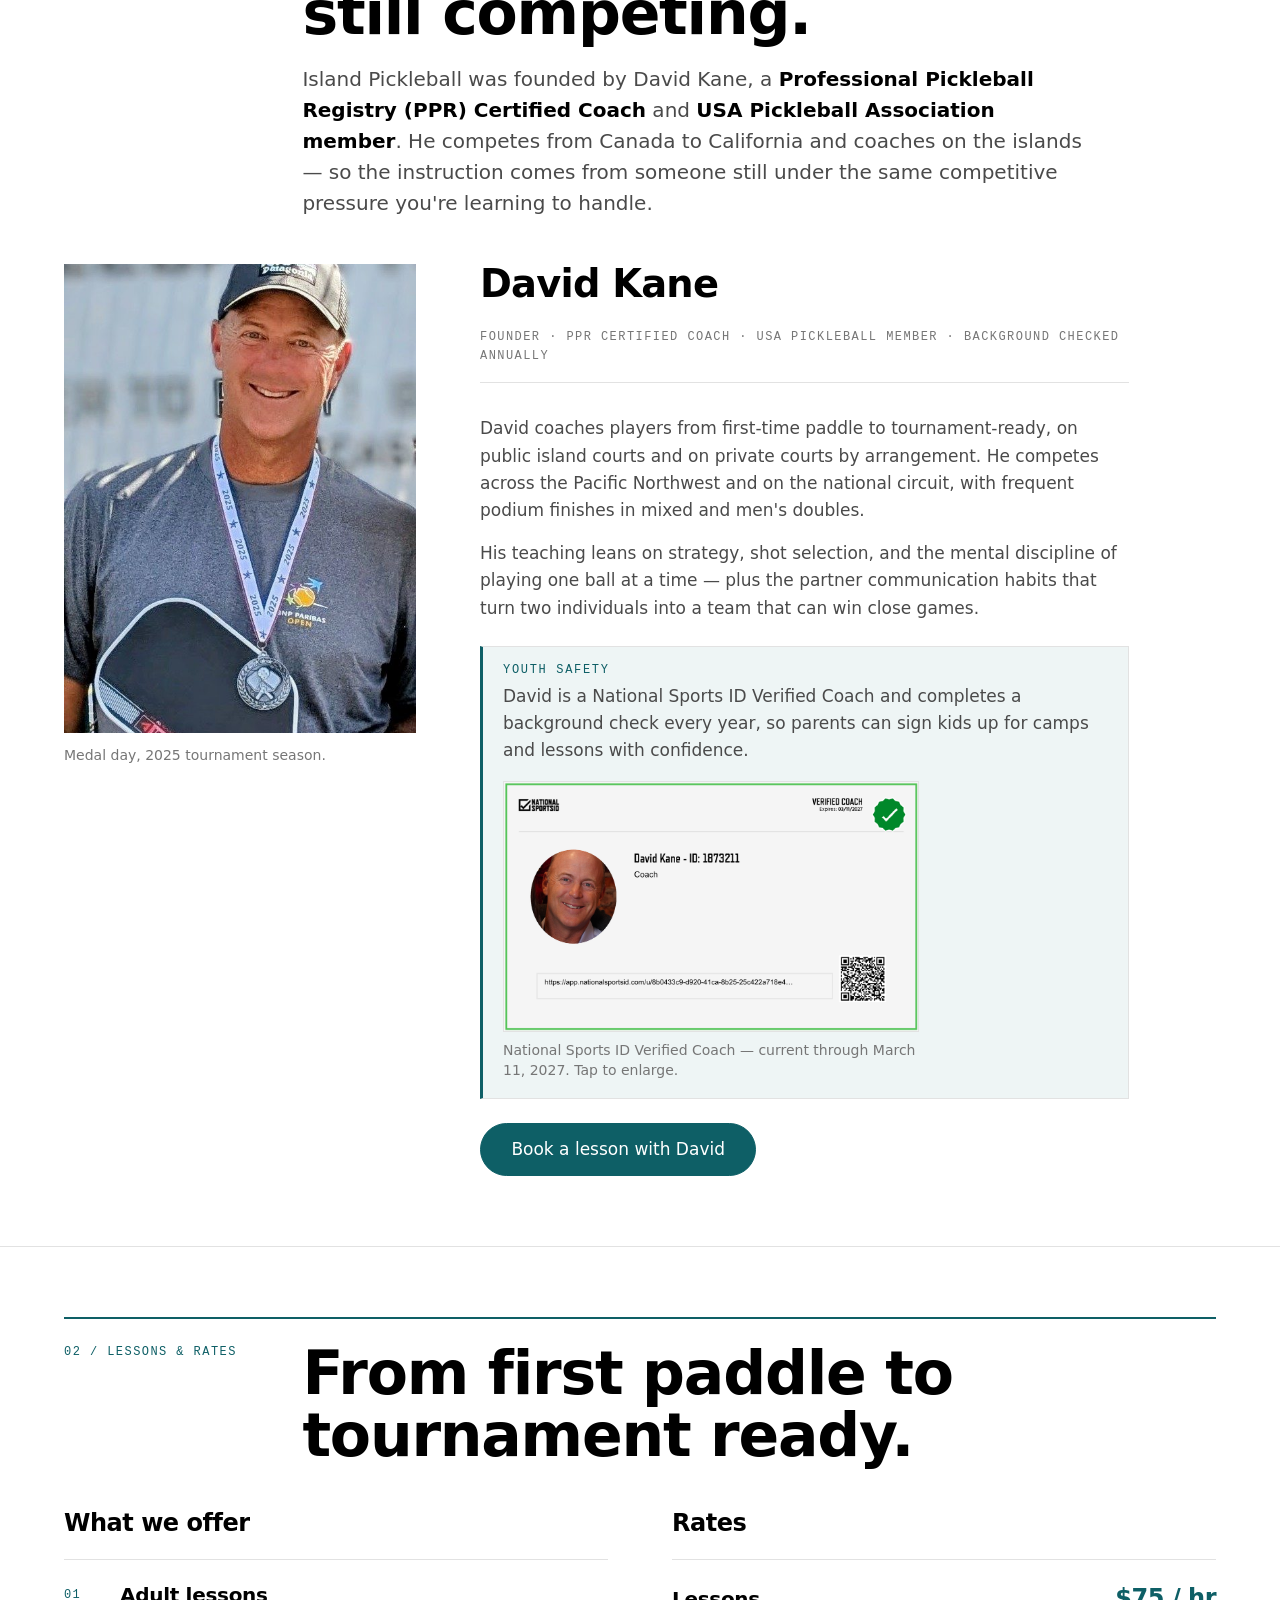
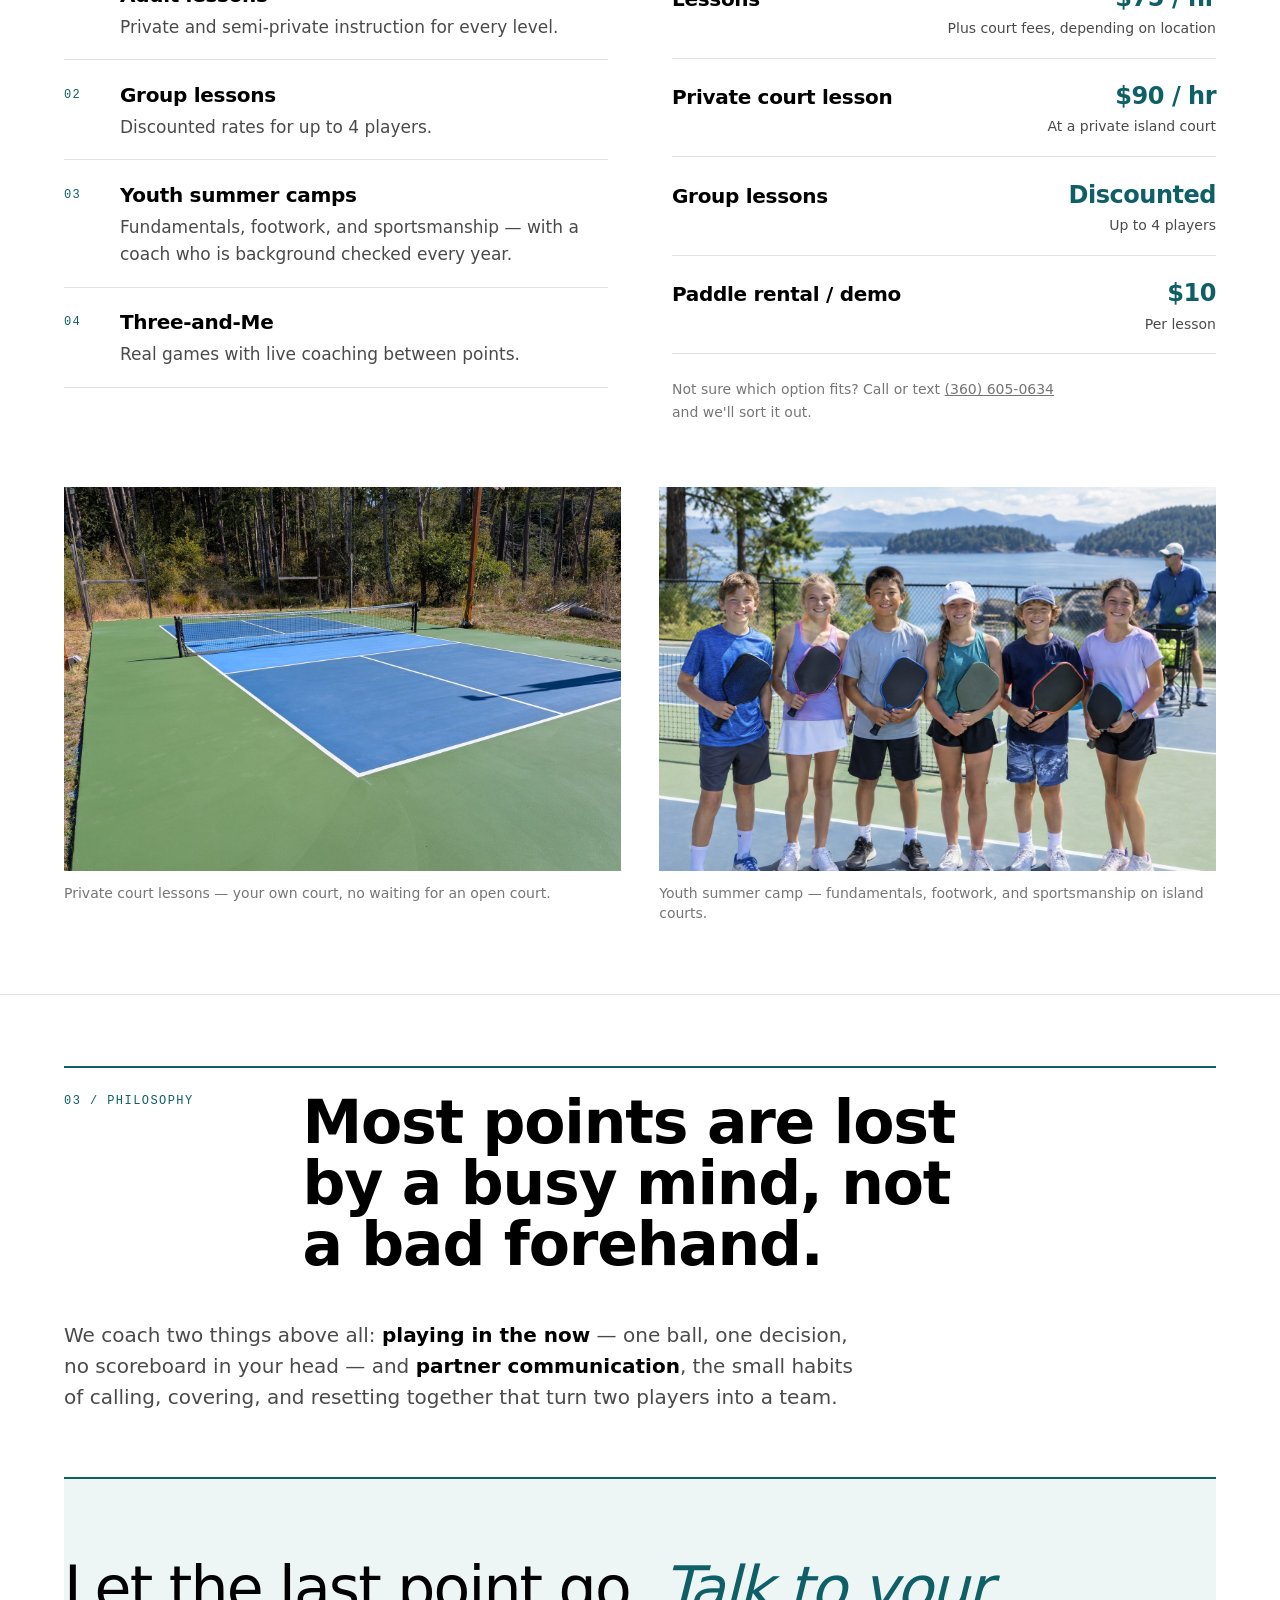
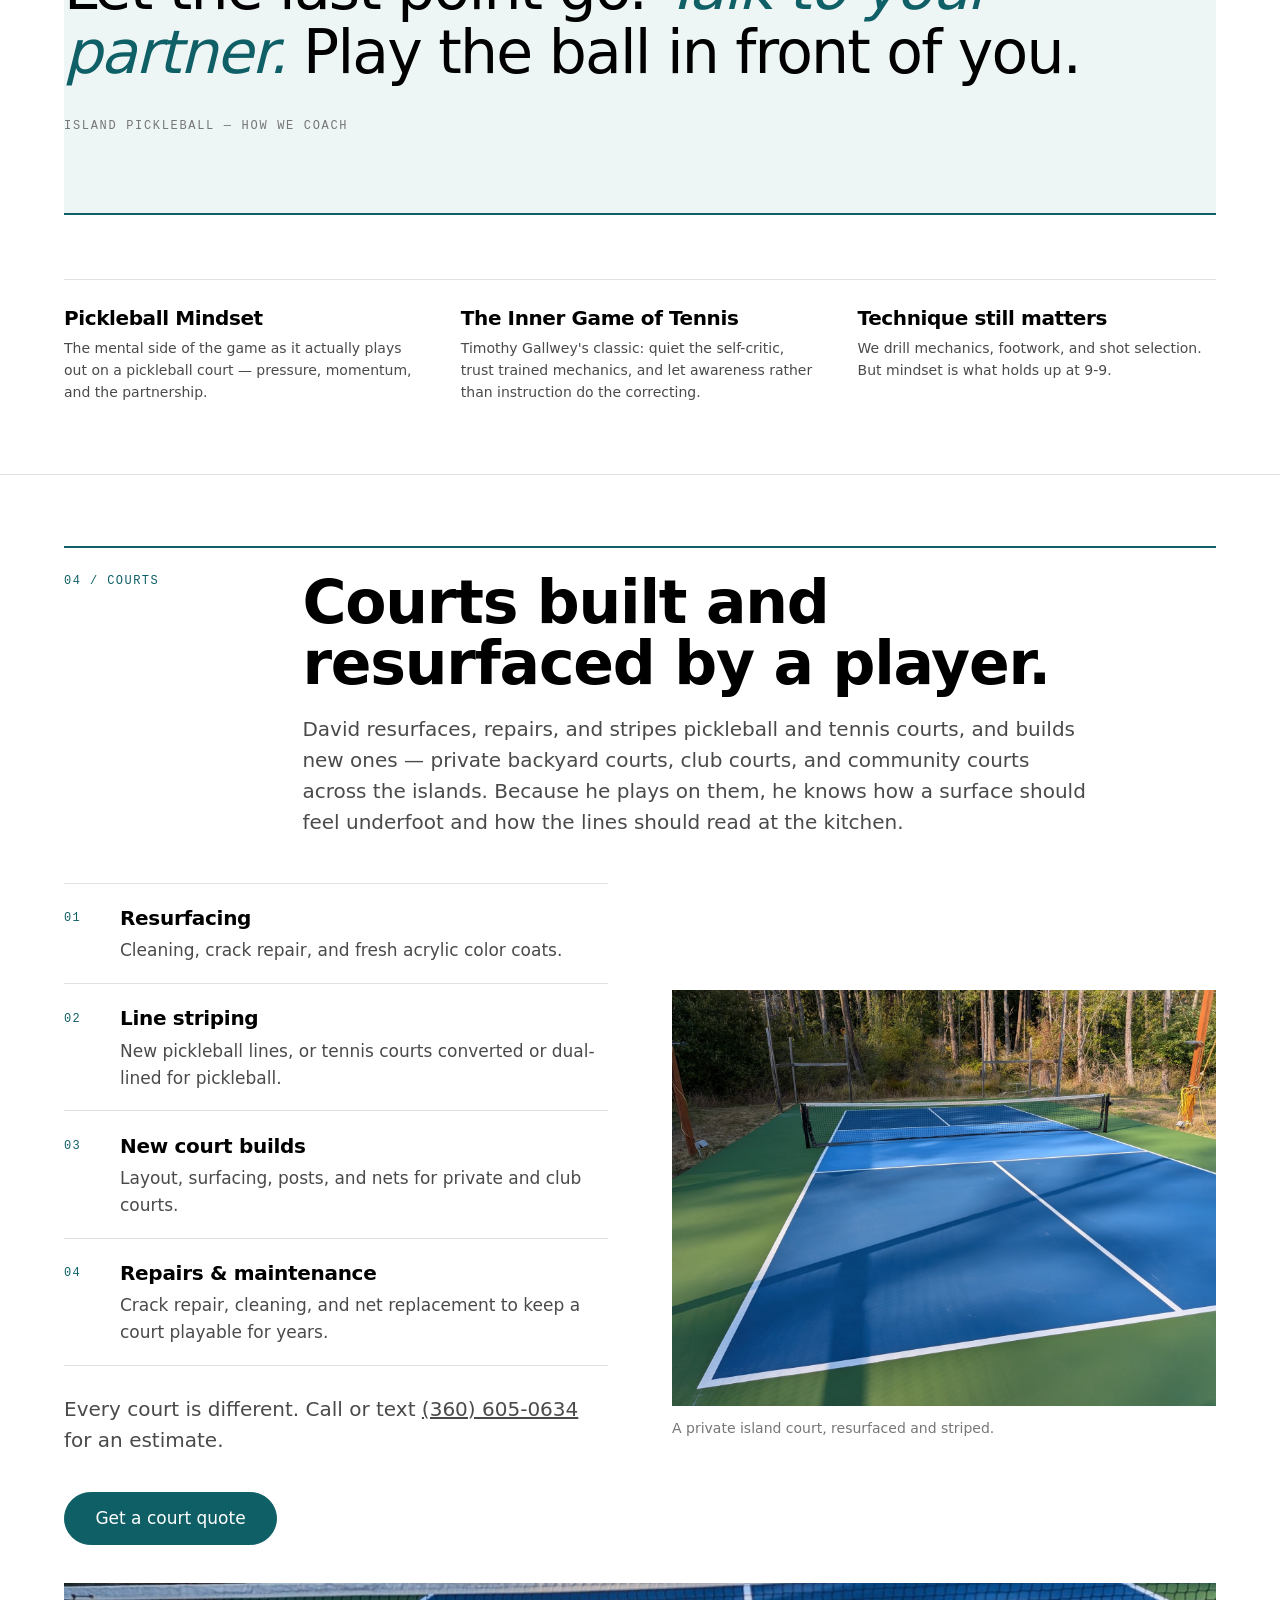
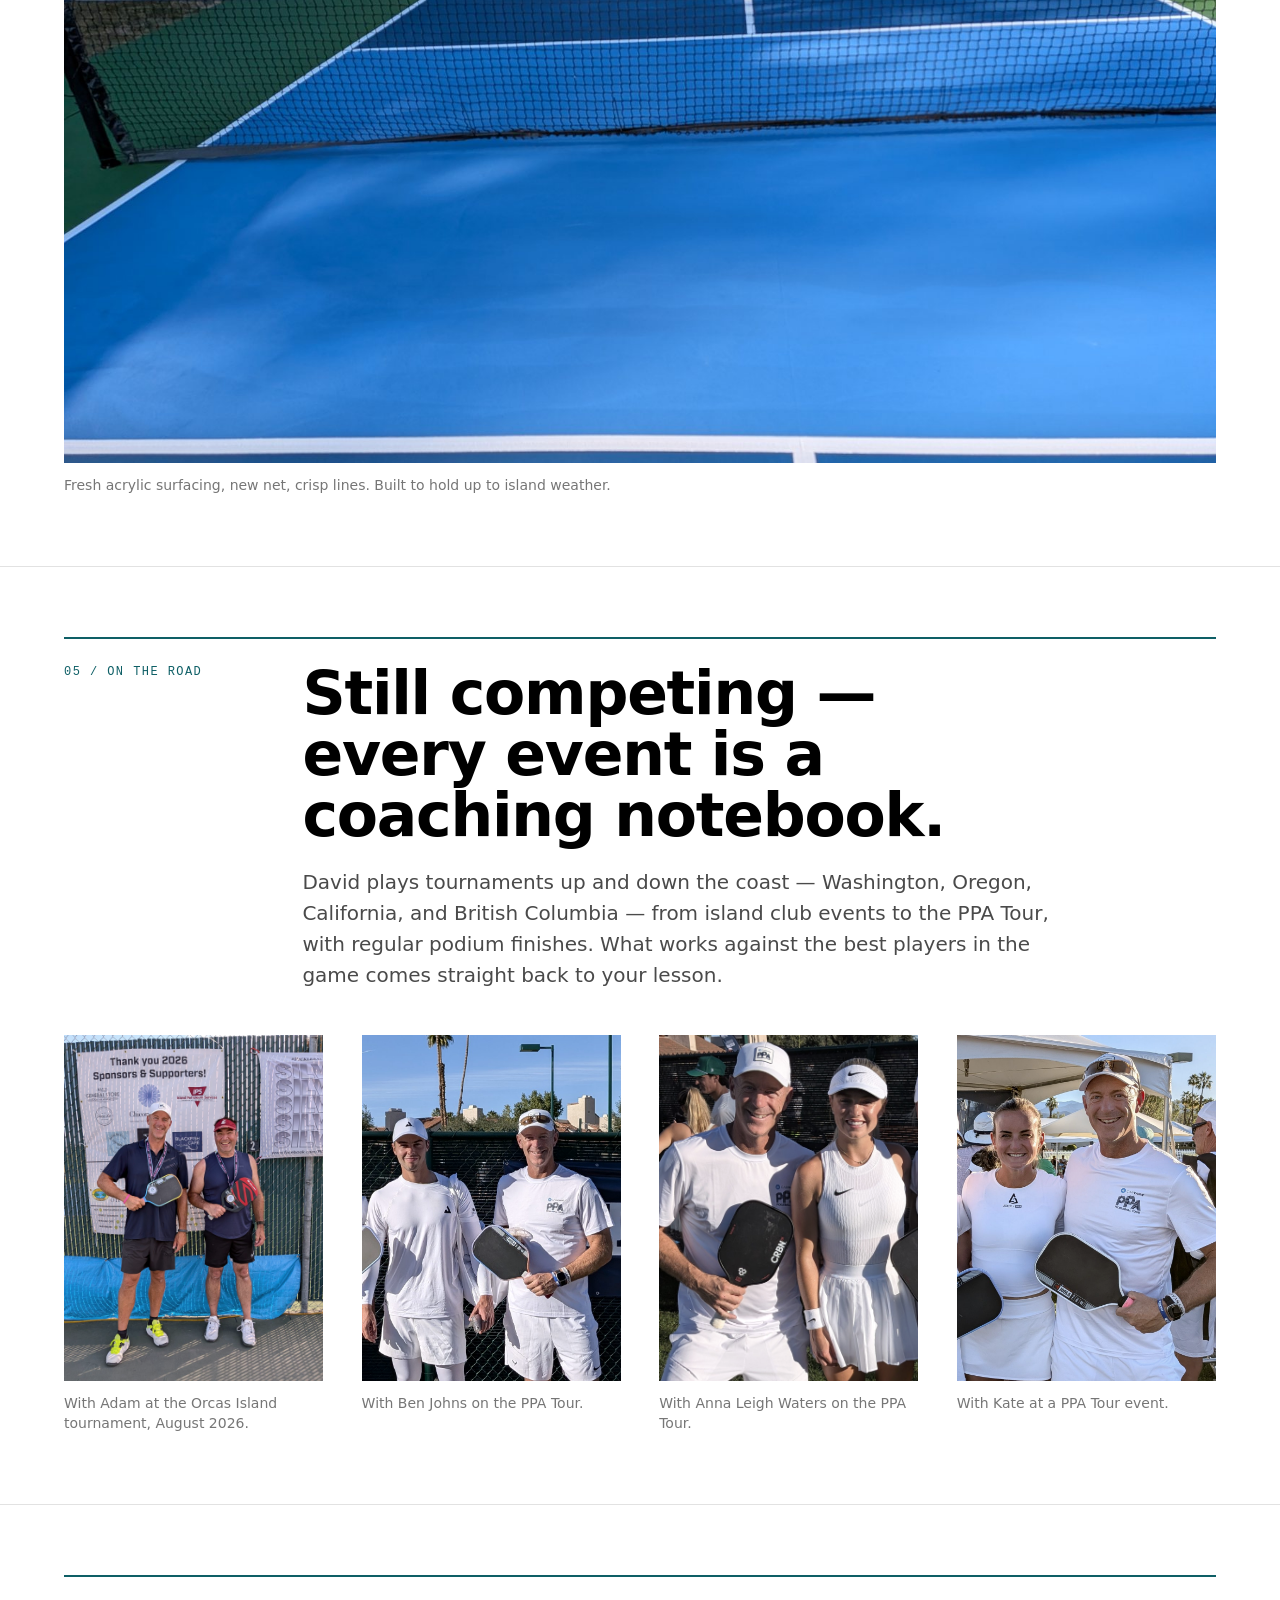
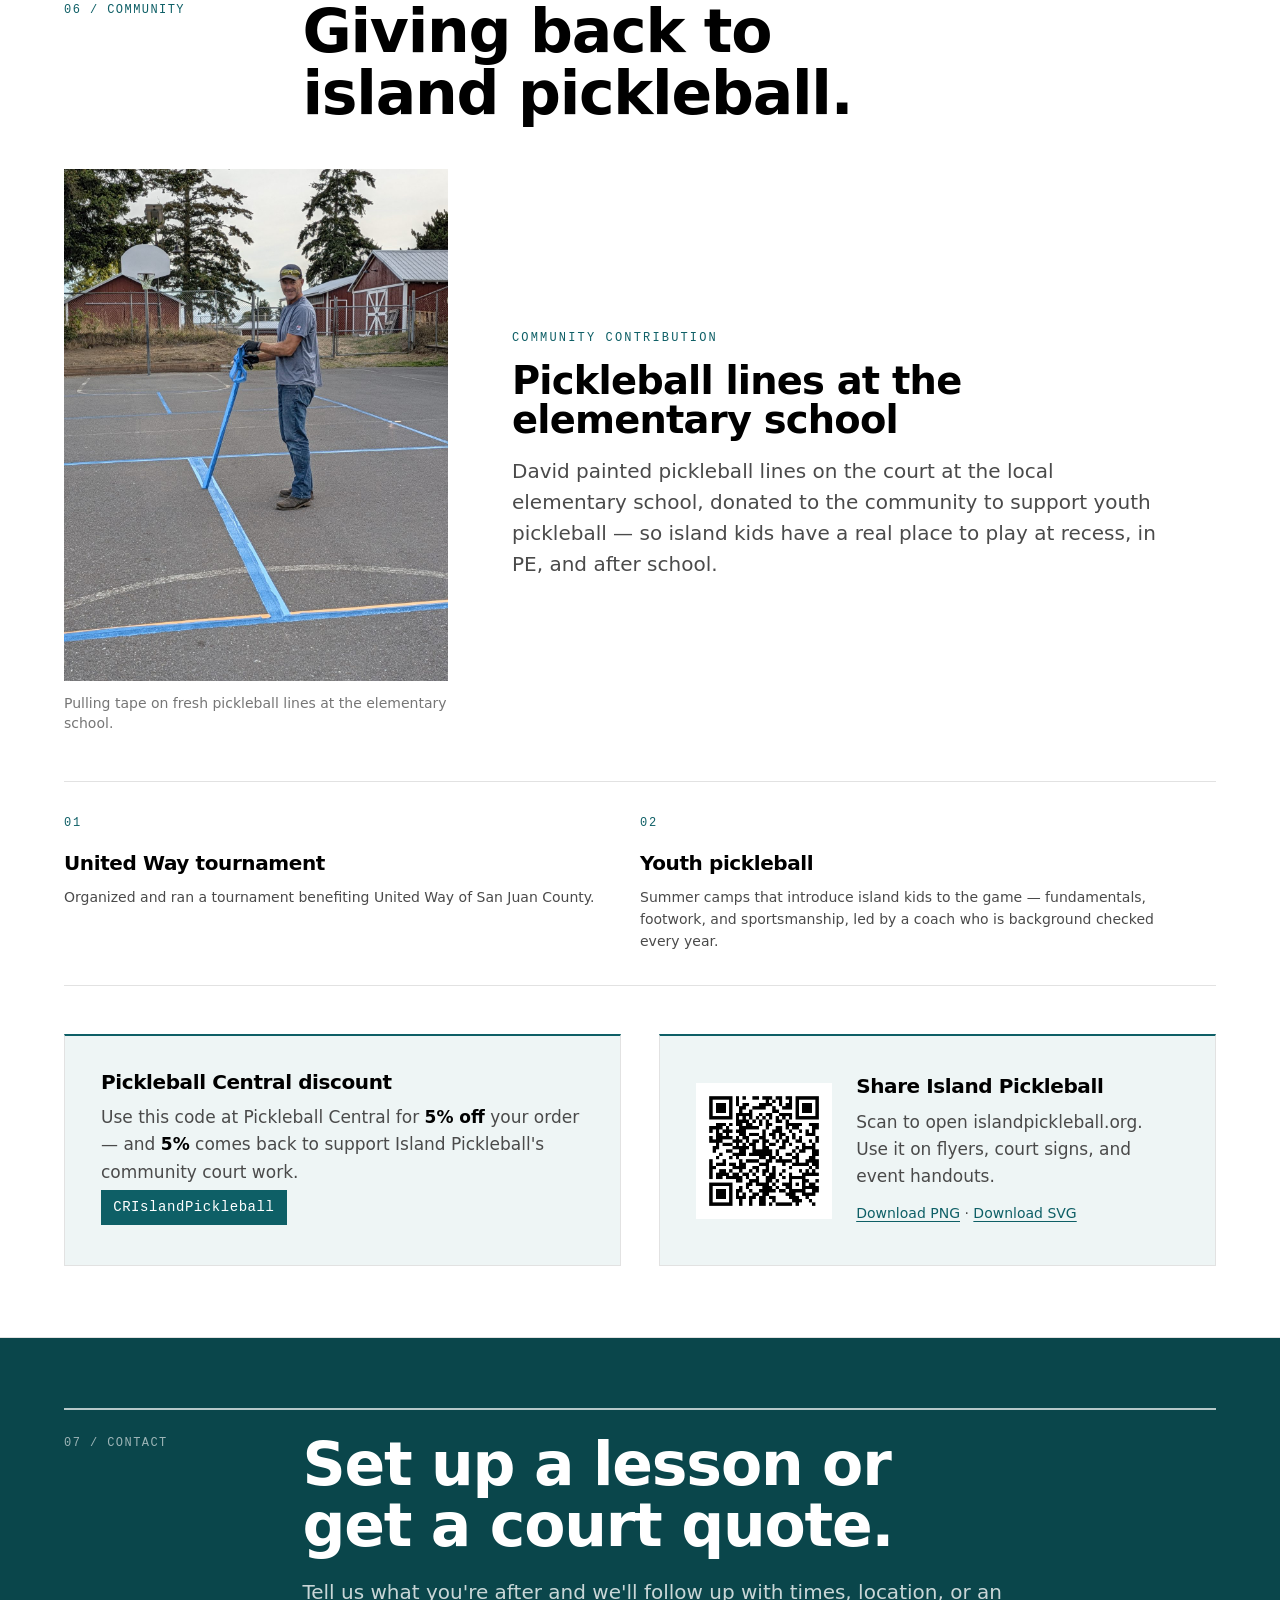
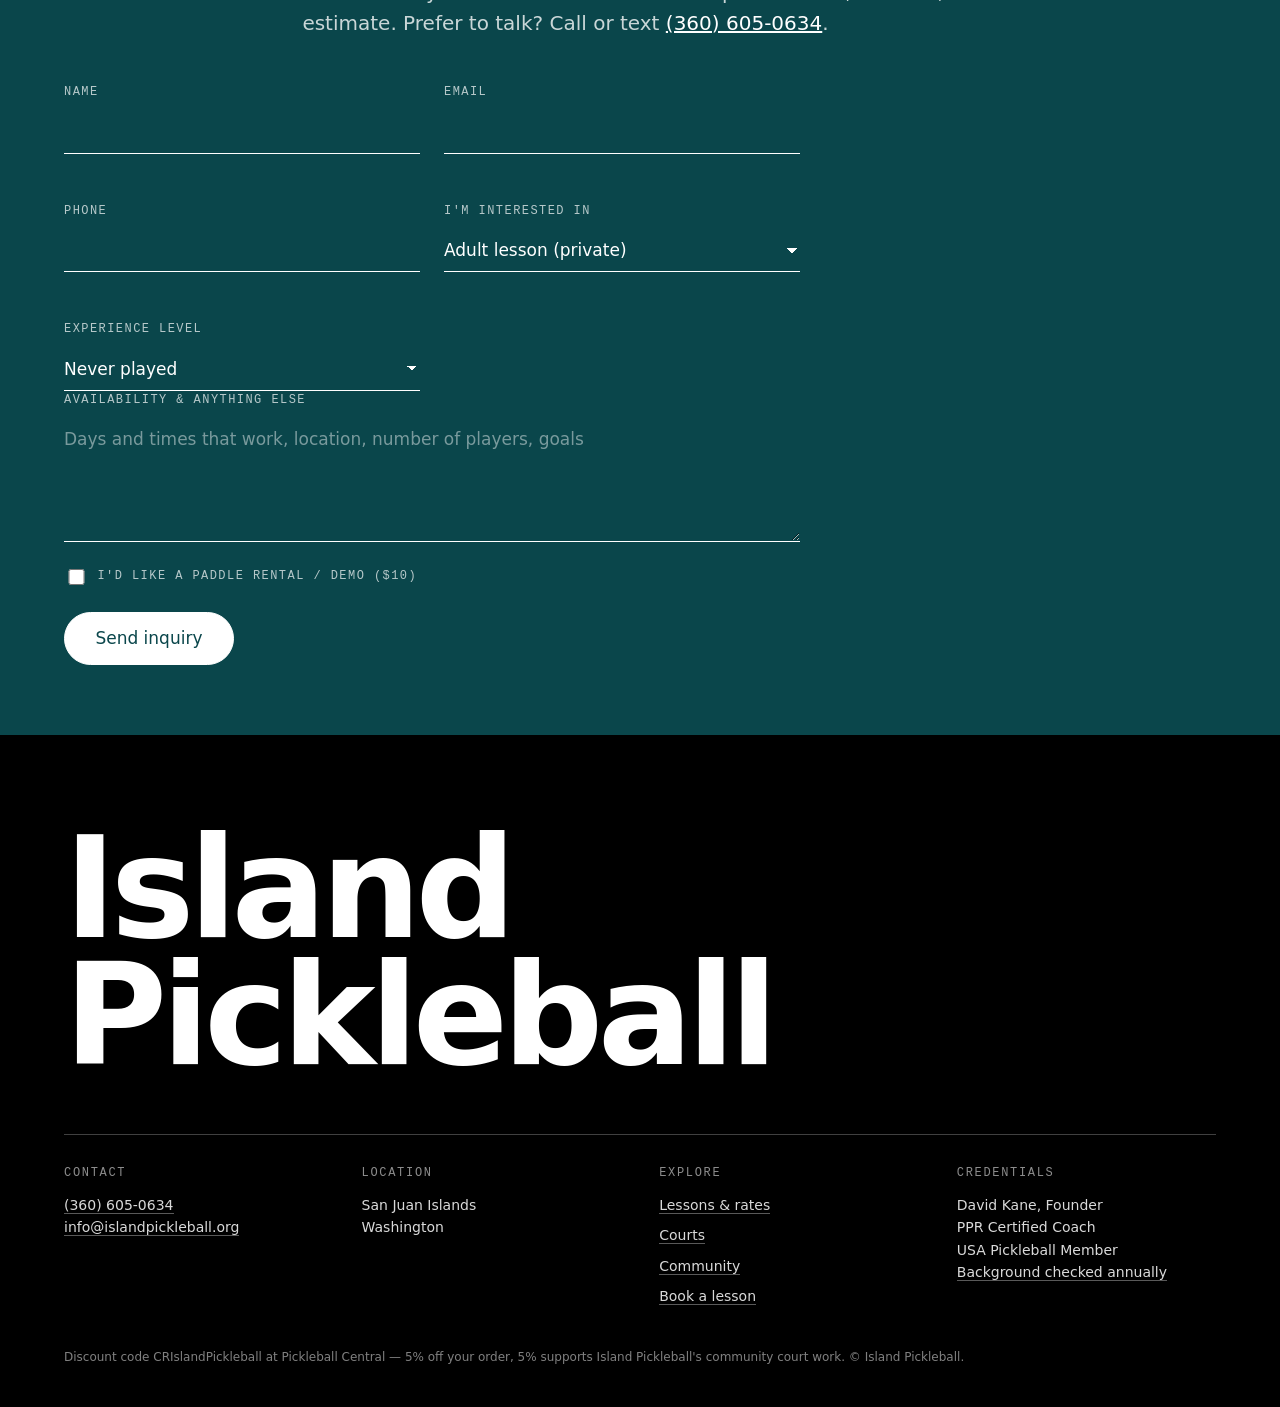
==== commit 161bf5b7: "added verified coach added verified coach" ====
--- a/index.html
+++ b/index.html
@@ -4,7 +4,7 @@
 <meta charset="utf-8">
 <meta name="viewport" content="width=device-width, initial-scale=1">
 <title>Island Pickleball — Lessons, Courts &amp; Community in the San Juan Islands</title>
-<meta name="description" content="Island Pickleball — pickleball lessons, youth camps, and court resurfacing and new court builds in the San Juan Islands. PPR certified coaching with founder David Kane.">
+<meta name="description" content="Island Pickleball — pickleball lessons, youth camps, and court resurfacing and new court builds in the San Juan Islands. PPR certified, annually background-checked coaching with founder David Kane.">
 <link rel="icon" href="favicon.svg" type="image/svg+xml">
 <link rel="preconnect" href="https://api.fontshare.com" crossorigin>
 <link href="https://api.fontshare.com/v2/css?f[]=clash-display@400,500,600&f[]=satoshi@300,400,500,700&display=swap" rel="stylesheet">
@@ -53,7 +53,7 @@
         <p class="hero-meta">
           <span>PPR Certified Coach</span>
           <span>USA Pickleball Member</span>
-          <span>Founded by David Kane</span>
+          <span>Background checked annually</span>
         </p>
       </div>
       <figure class="hero-figure">
@@ -95,9 +95,18 @@
         </figure>
         <article class="coach">
           <h3>David Kane</h3>
-          <p class="role">Founder · PPR Certified Coach · USA Pickleball Member</p>
+          <p class="role">Founder · PPR Certified Coach · USA Pickleball Member · Background checked annually</p>
           <p>David coaches players from first-time paddle to tournament-ready, on public island courts and on private courts by arrangement. He competes across the Pacific Northwest and on the national circuit, with frequent podium finishes in mixed and men's doubles.</p>
           <p>His teaching leans on strategy, shot selection, and the mental discipline of playing one ball at a time — plus the partner communication habits that turn two individuals into a team that can win close games.</p>
+          <div class="safety">
+            <h4>Youth safety</h4>
+            <p>David is a National Sports ID Verified Coach and completes a background check every year, so parents can sign kids up for camps and lessons with confidence.</p>
+            <figure class="safety-card">
+              <a href="images/nsid-verified-coach.png" target="_blank" rel="noopener"><img src="images/nsid-verified-coach.png" alt="National Sports ID Verified Coach card for David Kane, showing verified status and expiration date" width="1200" height="723" loading="lazy"></a>
+              <!-- CAPTION — edit the text between the tags below. Replace images/nsid-verified-coach.png each year when the card renews. -->
+              <figcaption>National Sports ID Verified Coach — current through March 11, 2027. Tap to enlarge.</figcaption>
+            </figure>
+          </div>
           <p><a class="btn" href="#contact">Book a lesson with David</a></p>
         </article>
       </div>
@@ -119,7 +128,7 @@
           <ul class="offer-list">
             <li><span class="idx">01</span><span><strong>Adult lessons</strong>Private and semi-private instruction for every level.</span></li>
             <li><span class="idx">02</span><span><strong>Group lessons</strong>Discounted rates for up to 4 players.</span></li>
-            <li><span class="idx">03</span><span><strong>Youth summer camps</strong>Fundamentals, footwork, and sportsmanship.</span></li>
+            <li><span class="idx">03</span><span><strong>Youth summer camps</strong>Fundamentals, footwork, and sportsmanship — with a coach who is background checked every year.</span></li>
             <li><span class="idx">04</span><span><strong>Three-and-Me</strong>Real games with live coaching between points.</span></li>
           </ul>
         </div>
@@ -287,7 +296,7 @@
         <article>
           <span class="idx">02</span>
           <h3>Youth pickleball</h3>
-          <p>Summer camps that introduce island kids to the game — fundamentals, footwork, and sportsmanship.</p>
+          <p>Summer camps that introduce island kids to the game — fundamentals, footwork, and sportsmanship, led by a coach who is background checked every year.</p>
         </article>
       </div>
 
@@ -381,7 +390,7 @@
       </div>
       <div>
         <h4>Credentials</h4>
-        <p>David Kane, Founder<br>PPR Certified Coach<br>USA Pickleball Member</p>
+        <p>David Kane, Founder<br>PPR Certified Coach<br>USA Pickleball Member<br><a href="#coaches">Background checked annually</a></p>
       </div>
     </div>
     <p class="fine">Discount code CRIslandPickleball at Pickleball Central — 5% off your order, 5% supports Island Pickleball's community court work. © Island Pickleball.</p>
--- a/style.css
+++ b/style.css
@@ -770,3 +770,14 @@
   .qr-callout { grid-template-columns: 1fr; }
   .qr-callout img { max-width: 10rem; }
 }
+
+/* ------------------------------------------------------------ youth safety */
+.safety { border: 1px solid var(--rule); border-left: 3px solid var(--accent); background: var(--accent-tint); padding: 1.1rem 1.25rem; margin-top: 0.5rem; }
+.safety h4 { font-family: var(--font-mono); font-size: var(--text-xs); letter-spacing: 0.14em; text-transform: uppercase; color: var(--accent); margin: 0 0 0.4rem; font-weight: 500; }
+.safety p { margin: 0; color: var(--ink-70); }
+.safety a { color: var(--accent); text-decoration: underline; text-underline-offset: 3px; }
+
+.safety-card { margin: 1rem 0 0; max-width: 26rem; }
+.safety-card img,
+.coach-solo .safety-card img { width: 100%; height: auto; aspect-ratio: auto; object-fit: contain; filter: none !important; transform: none !important; border: 1px solid var(--rule); background: #fff; }
+.safety-card figcaption { margin-top: 0.5rem; }
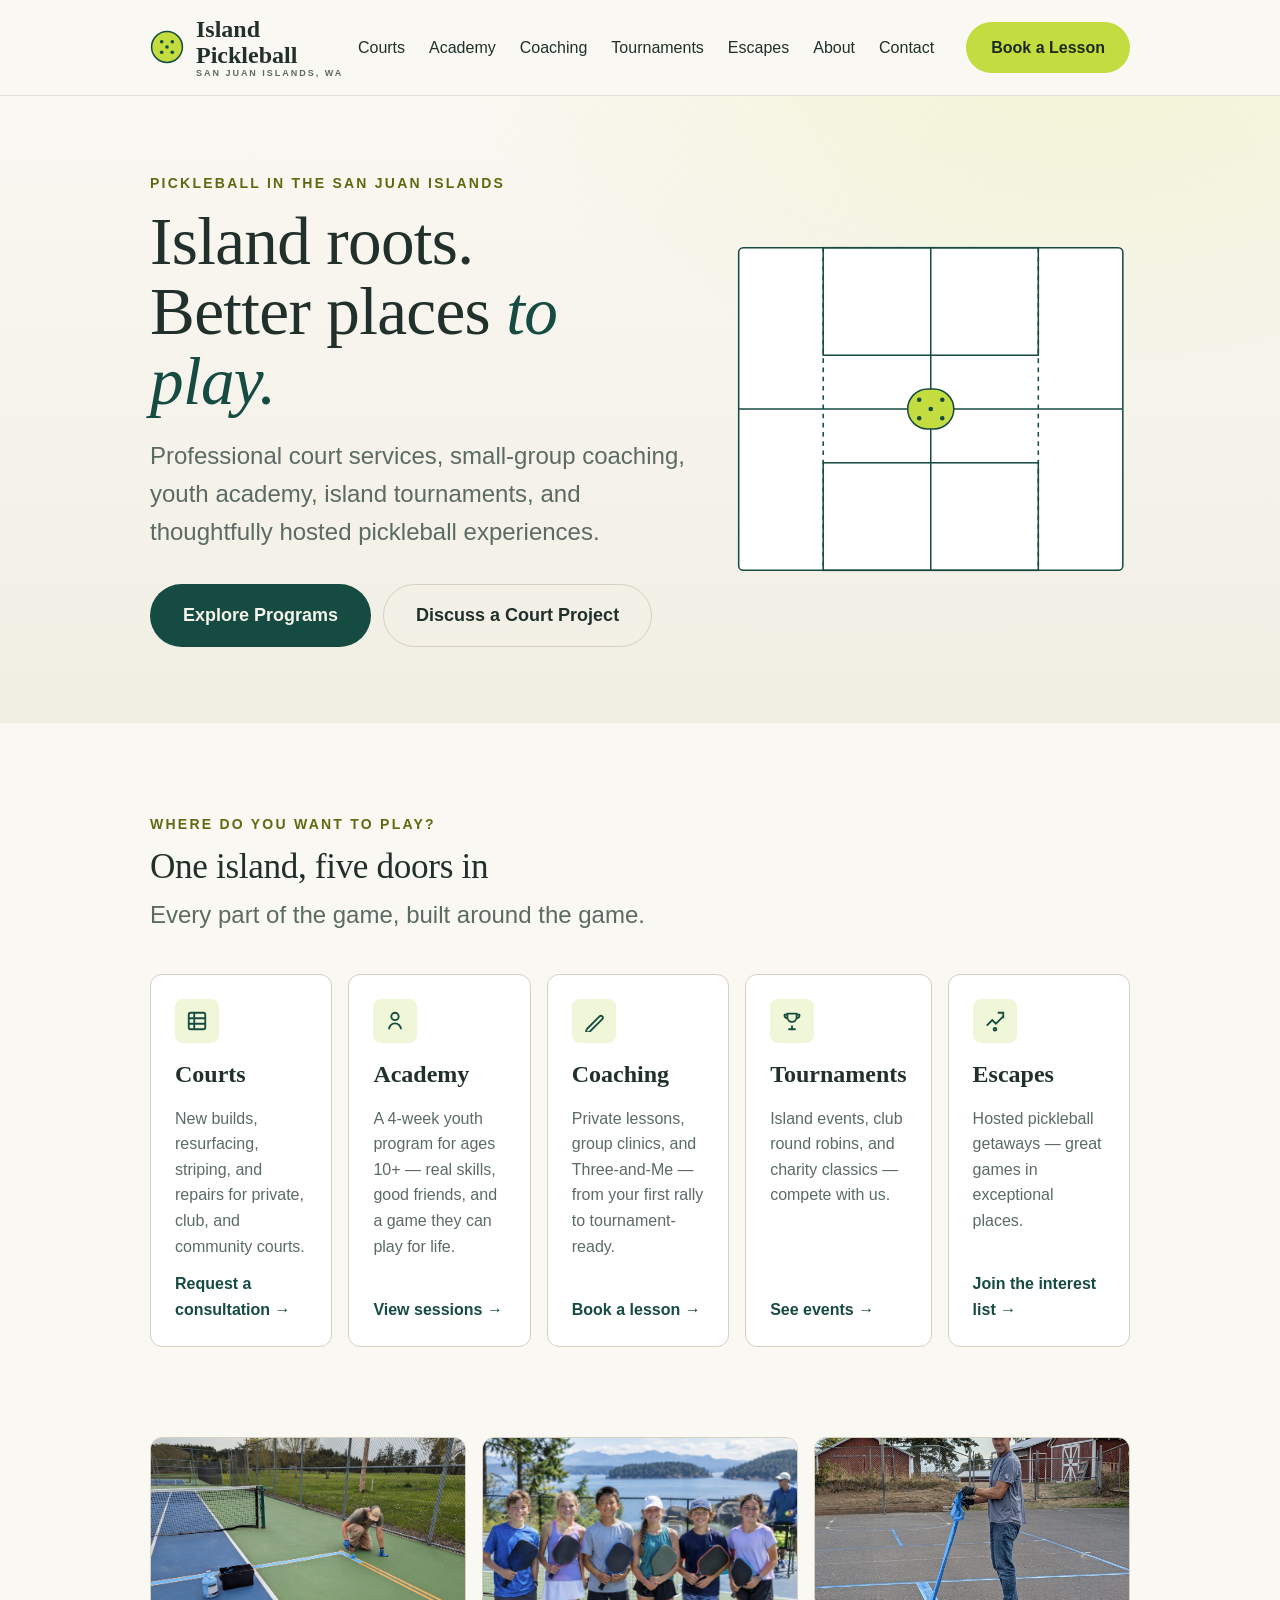
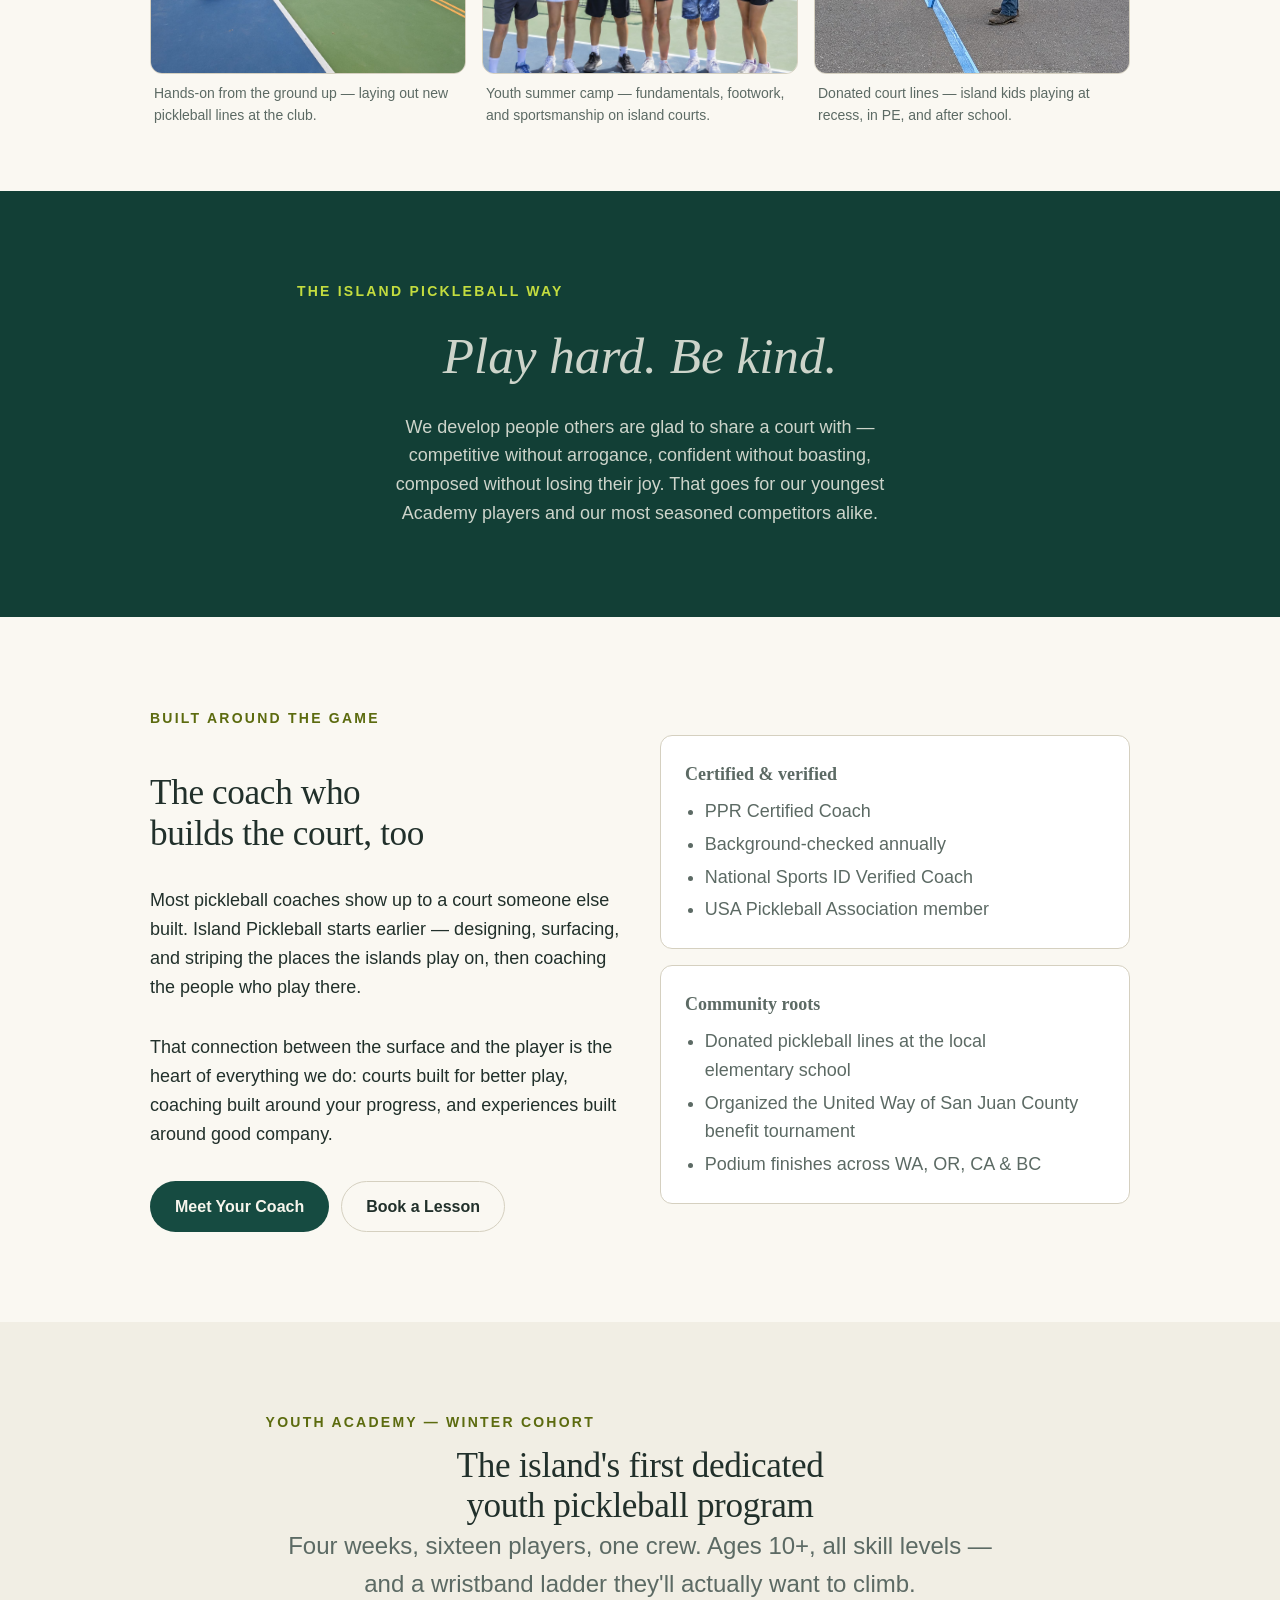
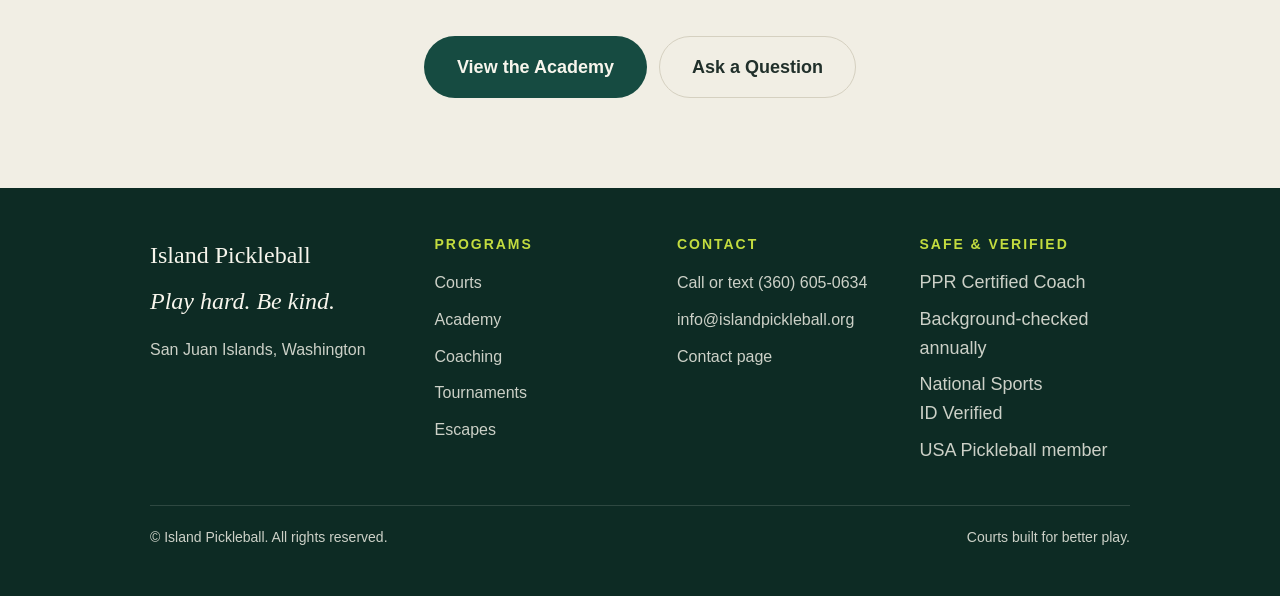
==== commit 3d8853e3: "Redesign: five-division multi-page site with real photography - Home, Courts, Academy, Coaching, Tou" ====
--- a/index.html
+++ b/index.html
@@ -1,401 +1,267 @@
 <!DOCTYPE html>
 <html lang="en">
 <head>
-<meta charset="utf-8">
-<meta name="viewport" content="width=device-width, initial-scale=1">
-<title>Island Pickleball — Lessons, Courts &amp; Community in the San Juan Islands</title>
-<meta name="description" content="Island Pickleball — pickleball lessons, youth camps, and court resurfacing and new court builds in the San Juan Islands. PPR certified, annually background-checked coaching with founder David Kane.">
-<link rel="icon" href="favicon.svg" type="image/svg+xml">
-<link rel="preconnect" href="https://api.fontshare.com" crossorigin>
-<link href="https://api.fontshare.com/v2/css?f[]=clash-display@400,500,600&f[]=satoshi@300,400,500,700&display=swap" rel="stylesheet">
-<link rel="stylesheet" href="style.css">
+  <meta charset="UTF-8">
+  <meta name="viewport" content="width=device-width, initial-scale=1.0">
+  <title>Island Pickleball — Courts, Coaching & Experiences in the San Juan Islands</title>
+  <meta name="description" content="Island roots. Better places to play. Professional court services, youth academy, adult coaching, island tournaments, and pickleball getaways — in the San Juan Islands.">
+  <link rel="preconnect" href="https://api.fontshare.com">
+  <link href="https://api.fontshare.com/v2/css?f[]=boska@400,500,600,700&f[]=satoshi@300,400,500,700&display=swap" rel="stylesheet">
+  <link rel="stylesheet" href="./base.css">
+  <link rel="stylesheet" href="./style.css">
+  <link rel="icon" href="./favicon.svg">
 </head>
 <body>
 
-<header class="site-header">
-  <div class="wrap">
-    <a class="brand" href="#top" aria-label="Island Pickleball home">
-      <svg class="mark" viewBox="0 0 40 40" fill="none" aria-hidden="true">
-        <circle cx="20" cy="20" r="18" stroke="currentColor" stroke-width="2"/>
-        <circle cx="13" cy="13" r="2" fill="currentColor"/>
-        <circle cx="27" cy="13" r="2" fill="currentColor"/>
-        <circle cx="20" cy="20" r="2" fill="currentColor"/>
-        <circle cx="13" cy="27" r="2" fill="currentColor"/>
-        <circle cx="27" cy="27" r="2" fill="currentColor"/>
-        <path d="M2 26c8 4 28 4 36 0" stroke="currentColor" stroke-width="2"/>
-      </svg>
-      <span class="brand-name">Island Pickleball</span>
-    </a>
-    <nav aria-label="Main">
-      <a href="#coaches">Coach</a>
-      <a href="#lessons">Lessons</a>
-      <a href="#coaching">Philosophy</a>
-      <a href="#courts">Courts</a>
-      <a href="#tournaments">Tournaments</a>
-      <a href="#community">Community</a>
-      <a class="cta" href="#contact">Book a lesson</a>
-    </nav>
-  </div>
-</header>
-
-<main id="top">
-
-  <section class="hero">
-    <div class="wrap">
-      <div>
-        <p class="eyebrow">San Juan Islands, Washington</p>
-        <h1>Pickleball coaching built on <em>mindset</em> and partnership.</h1>
-        <p class="lede">Lessons, youth camps, and live-instruction games — plus court resurfacing and new court builds, from a coach who plays on the surfaces he lays down.</p>
-        <p class="actions">
-          <a class="btn" href="#contact">Set up a lesson</a>
-          <a class="link" href="tel:+13606050634">(360) 605-0634</a>
-        </p>
-        <p class="hero-meta">
-          <span>PPR Certified Coach</span>
-          <span>USA Pickleball Member</span>
-          <span>Background checked annually</span>
-        </p>
-      </div>
-      <figure class="hero-figure">
-        <img src="images/david-ppa-tour.jpg" alt="David Kane in a PPA Pickleball Tour shirt at a tour event" width="621" height="1103">
-        <!-- CAPTION — edit the text between the tags below -->
-        <figcaption>David Kane — founder and head coach, at a PPA Tour event.</figcaption>
-      </figure>
+  <header class="header">
+    <div class="container header__inner">
+      <a class="brand" href="./index.html">
+        <svg class="brand__mark" width="34" height="34" viewBox="0 0 32 32" aria-hidden="true">
+          <circle cx="16" cy="16" r="14.5" fill="var(--color-accent)"/>
+          <circle cx="16" cy="16" r="14.5" fill="none" stroke="var(--color-primary)" stroke-width="1.4"/>
+          <circle cx="11" cy="11" r="1.7" fill="var(--color-primary)"/>
+          <circle cx="21" cy="11" r="1.7" fill="var(--color-primary)"/>
+          <circle cx="16" cy="16" r="1.7" fill="var(--color-primary)"/>
+          <circle cx="11" cy="21" r="1.7" fill="var(--color-primary)"/>
+          <circle cx="21" cy="21" r="1.7" fill="var(--color-primary)"/>
+        </svg>
+        <span class="brand__name">Island Pickleball<small>San Juan Islands, WA</small></span>
+      </a>
+      <nav class="nav" aria-label="Main">
+        <ul class="nav__list" role="list">
+          <li><a class="nav__link" href="./courts.html">Courts</a></li>
+          <li><a class="nav__link" href="./academy.html">Academy</a></li>
+          <li><a class="nav__link" href="./coaching.html">Coaching</a></li>
+          <li><a class="nav__link" href="./tournaments.html">Tournaments</a></li>
+          <li><a class="nav__link" href="./escapes.html">Escapes</a></li>
+          <li><a class="nav__link" href="./about.html">About</a></li>
+          <li><a class="nav__link" href="./contact.html">Contact</a></li>
+          <li><a class="btn btn--accent nav__cta" href="./coaching.html">Book a Lesson</a></li>
+        </ul>
+      </nav>
+      <button class="burger" aria-expanded="false" aria-label="Open menu">
+        <span></span><span></span><span></span>
+      </button>
     </div>
-  </section>
-
-  <div class="ticker" aria-hidden="true">
-    <div class="ticker-track">
-      <span>Adult lessons</span><span>Youth camps</span><span>Three-and-Me live instruction</span><span>Private court sessions</span><span>Court resurfacing</span><span>Line striping</span><span>New court builds</span>
-      <span>Adult lessons</span><span>Youth camps</span><span>Three-and-Me live instruction</span><span>Private court sessions</span><span>Court resurfacing</span><span>Line striping</span><span>New court builds</span>
+    <div class="container mobile-nav" data-open="false">
+      <ul class="mobile-nav__list" role="list">
+        <li><a class="mobile-nav__link" href="./courts.html">Courts</a></li>
+        <li><a class="mobile-nav__link" href="./academy.html">Academy</a></li>
+        <li><a class="mobile-nav__link" href="./coaching.html">Coaching</a></li>
+        <li><a class="mobile-nav__link" href="./tournaments.html">Tournaments</a></li>
+        <li><a class="mobile-nav__link" href="./escapes.html">Escapes</a></li>
+        <li><a class="mobile-nav__link" href="./about.html">About</a></li>
+        <li><a class="mobile-nav__link" href="./contact.html">Contact</a></li>
+        <li><a class="mobile-nav__link" href="./coaching.html"><strong>Book a Lesson</strong></a></li>
+      </ul>
     </div>
-  </div>
-
-  <figure class="bleed reveal">
-    <img src="images/court-striping.jpg" alt="David Kane taping and striping pickleball lines on a club court" width="1600" height="1205">
-    <!-- CAPTION — edit the text between the tags below -->
-    <figcaption>Hands-on from the ground up — laying out new pickleball lines at the club.</figcaption>
-  </figure>
-
-  <section id="coaches" class="section">
-    <div class="wrap">
-      <div class="section-head">
-        <p class="num">01 / Your coach</p>
-        <div>
-          <h2>Coached by someone still competing.</h2>
-          <p class="prose">Island Pickleball was founded by David Kane, a <strong>Professional Pickleball Registry (PPR) Certified Coach</strong> and <strong>USA Pickleball Association member</strong>. He competes from Canada to California and coaches on the islands — so the instruction comes from someone still under the same competitive pressure you're learning to handle.</p>
-        </div>
-      </div>
-
-      <div class="coach-solo reveal">
-        <figure>
-          <img src="images/david-orcas-medal.jpg" alt="David Kane wearing a tournament medal and holding his paddle" width="522" height="889">
-          <!-- CAPTION — edit the text between the tags below -->
-          <figcaption>Medal day, 2025 tournament season.</figcaption>
-        </figure>
-        <article class="coach">
-          <h3>David Kane</h3>
-          <p class="role">Founder · PPR Certified Coach · USA Pickleball Member · Background checked annually</p>
-          <p>David coaches players from first-time paddle to tournament-ready, on public island courts and on private courts by arrangement. He competes across the Pacific Northwest and on the national circuit, with frequent podium finishes in mixed and men's doubles.</p>
-          <p>His teaching leans on strategy, shot selection, and the mental discipline of playing one ball at a time — plus the partner communication habits that turn two individuals into a team that can win close games.</p>
-          <div class="safety">
-            <h4>Youth safety</h4>
-            <p>David is a National Sports ID Verified Coach and completes a background check every year, so parents can sign kids up for camps and lessons with confidence.</p>
-            <figure class="safety-card">
-              <a href="images/nsid-verified-coach.png" target="_blank" rel="noopener"><img src="images/nsid-verified-coach.png" alt="National Sports ID Verified Coach card for David Kane, showing verified status and expiration date" width="1200" height="723" loading="lazy"></a>
-              <!-- CAPTION — edit the text between the tags below. Replace images/nsid-verified-coach.png each year when the card renews. -->
-              <figcaption>National Sports ID Verified Coach — current through March 11, 2027. Tap to enlarge.</figcaption>
-            </figure>
-          </div>
-          <p><a class="btn" href="#contact">Book a lesson with David</a></p>
-        </article>
+  </header>
+
+  <main>
+    <!-- HERO -->
+    <section class="hero">
+      <div class="container hero__inner">
+        <div>
+          <p class="kicker">Pickleball in the San Juan Islands</p>
+          <h1 class="hero__title">Island roots.<br>Better places <em>to play.</em></h1>
+          <p class="hero__lede">Professional court services, small-group coaching, youth academy, island tournaments, and thoughtfully hosted pickleball experiences.</p>
+          <div class="hero__actions">
+            <a class="btn btn--primary btn--lg" href="./academy.html">Explore Programs</a>
+            <a class="btn btn--ghost btn--lg" href="./courts.html">Discuss a Court Project</a>
+          </div>
+        </div>
+        <div class="hero__court" aria-hidden="true">
+          <svg viewBox="0 0 520 440" fill="none" stroke="var(--color-primary)" stroke-width="2">
+            <rect x="10" y="10" width="500" height="420" rx="6" fill="var(--color-surface)"/>
+            <line x1="10" y1="220" x2="510" y2="220"/>
+            <line x1="260" y1="10" x2="260" y2="430"/>
+            <rect x="120" y="10" width="280" height="140" fill="none"/>
+            <rect x="120" y="290" width="280" height="140" fill="none"/>
+            <line x1="120" y1="10" x2="120" y2="430" stroke-dasharray="6 6"/>
+            <line x1="400" y1="10" x2="400" y2="430" stroke-dasharray="6 6"/>
+            <rect x="230" y="194" width="60" height="52" rx="26" fill="var(--color-accent)" stroke="var(--color-primary)"/>
+            <circle cx="245" cy="208" r="2" fill="var(--color-primary)"/>
+            <circle cx="275" cy="208" r="2" fill="var(--color-primary)"/>
+            <circle cx="245" cy="232" r="2" fill="var(--color-primary)"/>
+            <circle cx="275" cy="232" r="2" fill="var(--color-primary)"/>
+            <circle cx="260" cy="220" r="2" fill="var(--color-primary)"/>
+          </svg>
+        </div>
+      </div>
+    </section>
+
+    <!-- FIVE DOORS -->
+    <section class="section">
+      <div class="container">
+        <p class="kicker">Where do you want to play?</p>
+        <h2 style="font-size: var(--text-xl); margin-bottom: var(--space-2);">One island, five doors in</h2>
+        <p class="lede" style="margin-bottom: var(--space-10);">Every part of the game, built around the game.</p>
+        <div class="doors">
+          <a class="door" href="./courts.html">
+            <span class="door__icon" aria-hidden="true">
+              <svg width="22" height="22" viewBox="0 0 24 24" fill="none" stroke="currentColor" stroke-width="2"><rect x="3" y="3" width="18" height="18" rx="2"/><path d="M3 9h18M3 15h18M9 3v18"/></svg>
+            </span>
+            <span class="door__title">Courts</span>
+            <span class="door__desc">New builds, resurfacing, striping, and repairs for private, club, and community courts.</span>
+            <span class="door__action">Request a consultation →</span>
+          </a>
+          <a class="door" href="./academy.html">
+            <span class="door__icon" aria-hidden="true">
+              <svg width="22" height="22" viewBox="0 0 24 24" fill="none" stroke="currentColor" stroke-width="2"><circle cx="12" cy="7" r="4"/><path d="M5.5 21a6.5 6.5 0 0 1 13 0"/></svg>
+            </span>
+            <span class="door__title">Academy</span>
+            <span class="door__desc">A 4-week youth program for ages 10+ — real skills, good friends, and a game they can play for life.</span>
+            <span class="door__action">View sessions →</span>
+          </a>
+          <a class="door" href="./coaching.html">
+            <span class="door__icon" aria-hidden="true">
+              <svg width="22" height="22" viewBox="0 0 24 24" fill="none" stroke="currentColor" stroke-width="2"><path d="M4 21l14-14a2.1 2.1 0 0 1 3 3L7 24"/><path d="M4 21l-1 4 4-1"/></svg>
+            </span>
+            <span class="door__title">Coaching</span>
+            <span class="door__desc">Private lessons, group clinics, and Three-and-Me — from your first rally to tournament-ready.</span>
+            <span class="door__action">Book a lesson →</span>
+          </a>
+          <a class="door" href="./tournaments.html">
+            <span class="door__icon" aria-hidden="true">
+              <svg width="22" height="22" viewBox="0 0 24 24" fill="none" stroke="currentColor" stroke-width="2"><path d="M8 21h8M12 17v4M7 4h10v4a5 5 0 0 1-10 0zM17 5h3a3 3 0 0 1-3 4M7 5H4a3 3 0 0 0 3 4"/></svg>
+            </span>
+            <span class="door__title">Tournaments</span>
+            <span class="door__desc">Island events, club round robins, and charity classics — compete with us.</span>
+            <span class="door__action">See events →</span>
+          </a>
+          <a class="door" href="./escapes.html">
+            <span class="door__icon" aria-hidden="true">
+              <svg width="22" height="22" viewBox="0 0 24 24" fill="none" stroke="currentColor" stroke-width="2"><path d="M3 17l6-6 4 4 8-8"/><path d="M15 3h6v6"/><circle cx="12" cy="21" r="1.5"/></svg>
+            </span>
+            <span class="door__title">Escapes</span>
+            <span class="door__desc">Hosted pickleball getaways — great games in exceptional places.</span>
+            <span class="door__action">Join the interest list →</span>
+          </a>
+        </div>
+      </div>
+    </section>
+
+    <!-- PHOTO STRIP -->
+    <section class="section section--tight" style="padding-top: 0;">
+      <div class="container">
+        <div class="photo-grid">
+          <figure class="photo">
+            <img src="./images/court-striping.jpg" alt="Laying out new pickleball lines on an island court" loading="lazy">
+            <figcaption>Hands-on from the ground up — laying out new pickleball lines at the club.</figcaption>
+          </figure>
+          <figure class="photo">
+            <img src="./images/youth-camp.jpg" alt="Kids at an Island Pickleball youth summer camp" loading="lazy">
+            <figcaption>Youth summer camp — fundamentals, footwork, and sportsmanship on island courts.</figcaption>
+          </figure>
+          <figure class="photo">
+            <img src="./images/school-court-lines.jpg" alt="Pickleball lines painted on the elementary school court" loading="lazy">
+            <figcaption>Donated court lines — island kids playing at recess, in PE, and after school.</figcaption>
+          </figure>
+        </div>
+      </div>
+    </section>
+
+    <!-- MOTTO BAND -->
+    <section class="section section--deep">
+      <div class="container motto">
+        <p class="kicker">The Island Pickleball way</p>
+        <p class="motto__line">Play hard. Be kind.</p>
+        <p class="motto__sub">We develop people others are glad to share a court with — competitive without arrogance, confident without boasting, composed without losing their joy. That goes for our youngest Academy players and our most seasoned competitors alike.</p>
+      </div>
+    </section>
+
+    <!-- PHILOSOPHY / CRED -->
+    <section class="section">
+      <div class="container split">
+        <div class="stack stack--lg">
+          <p class="kicker">Built around the game</p>
+          <h2 style="font-size: var(--text-xl);">The coach who builds the court, too</h2>
+          <p>Most pickleball coaches show up to a court someone else built. Island Pickleball starts earlier — designing, surfacing, and striping the places the islands play on, then coaching the people who play there.</p>
+          <p>That connection between the surface and the player is the heart of everything we do: courts built for better play, coaching built around your progress, and experiences built around good company.</p>
+          <div class="hero__actions">
+            <a class="btn btn--primary" href="./about.html">Meet Your Coach</a>
+            <a class="btn btn--ghost" href="./coaching.html">Book a Lesson</a>
+          </div>
+        </div>
+        <div class="stack">
+          <div class="card">
+            <p class="card__title">Certified & verified</p>
+            <ul>
+              <li>PPR Certified Coach</li>
+              <li>Background-checked annually</li>
+              <li>National Sports ID Verified Coach</li>
+              <li>USA Pickleball Association member</li>
+            </ul>
+          </div>
+          <div class="card">
+            <p class="card__title">Community roots</p>
+            <ul>
+              <li>Donated pickleball lines at the local elementary school</li>
+              <li>Organized the United Way of San Juan County benefit tournament</li>
+              <li>Podium finishes across WA, OR, CA & BC</li>
+            </ul>
+          </div>
+        </div>
+      </div>
+    </section>
+
+    <!-- ACADEMY CTA -->
+    <section class="section section--offset">
+      <div class="container center">
+        <p class="kicker">Youth Academy — Winter cohort</p>
+        <h2 style="font-size: var(--text-xl); max-width: 26ch; margin-inline: auto;">The island's first dedicated youth pickleball program</h2>
+        <p class="lede" style="margin-bottom: var(--space-8); margin-inline: auto;">Four weeks, sixteen players, one crew. Ages 10+, all skill levels — and a wristband ladder they'll actually want to climb.</p>
+        <div class="hero__actions" style="justify-content: center;">
+          <a class="btn btn--primary btn--lg" href="./academy.html">View the Academy</a>
+          <a class="btn btn--ghost btn--lg" href="./contact.html">Ask a Question</a>
+        </div>
+      </div>
+    </section>
+  </main>
+
+  <footer class="footer">
+    <div class="container">
+      <div class="footer__grid">
+        <div>
+          <p class="footer__brand-name">Island Pickleball</p>
+          <p class="footer__motto">Play hard. Be kind.</p>
+          <p style="font-size: var(--text-sm); margin-top: var(--space-4);">San Juan Islands, Washington</p>
+        </div>
+        <div>
+          <h3>Programs</h3>
+          <ul class="footer__links" role="list">
+            <li><a href="./courts.html">Courts</a></li>
+            <li><a href="./academy.html">Academy</a></li>
+            <li><a href="./coaching.html">Coaching</a></li>
+            <li><a href="./tournaments.html">Tournaments</a></li>
+            <li><a href="./escapes.html">Escapes</a></li>
+          </ul>
+        </div>
+        <div>
+          <h3>Contact</h3>
+          <ul class="footer__links" role="list">
+            <li><a href="tel:+13606050634">Call or text (360) 605-0634</a></li>
+            <li><a href="mailto:info@islandpickleball.org">info@islandpickleball.org</a></li>
+            <li><a href="./contact.html">Contact page</a></li>
+          </ul>
+        </div>
+        <div>
+          <h3>Safe & verified</h3>
+          <ul class="footer__links" role="list">
+            <li>PPR Certified Coach</li>
+            <li>Background-checked annually</li>
+            <li>National Sports ID Verified</li>
+            <li>USA Pickleball member</li>
+          </ul>
+        </div>
+      </div>
+      <div class="footer__bottom">
+        <span>© Island Pickleball. All rights reserved.</span>
+        <span>Courts built for better play.</span>
       </div>
     </div>
-  </section>
-
-  <section id="lessons" class="section">
-    <div class="wrap">
-      <div class="section-head">
-        <p class="num">02 / Lessons &amp; rates</p>
-        <div>
-          <h2>From first paddle to tournament ready.</h2>
-        </div>
-      </div>
-
-      <div class="split">
-        <div>
-          <h3>What we offer</h3>
-          <ul class="offer-list">
-            <li><span class="idx">01</span><span><strong>Adult lessons</strong>Private and semi-private instruction for every level.</span></li>
-            <li><span class="idx">02</span><span><strong>Group lessons</strong>Discounted rates for up to 4 players.</span></li>
-            <li><span class="idx">03</span><span><strong>Youth summer camps</strong>Fundamentals, footwork, and sportsmanship — with a coach who is background checked every year.</span></li>
-            <li><span class="idx">04</span><span><strong>Three-and-Me</strong>Real games with live coaching between points.</span></li>
-          </ul>
-        </div>
-        <div>
-          <h3>Rates</h3>
-          <table class="rates">
-            <tbody>
-              <tr><th scope="row">Lessons</th><td><span class="price">$75 / hr</span>Plus court fees, depending on location</td></tr>
-              <tr><th scope="row">Private court lesson</th><td><span class="price">$90 / hr</span>At a private island court</td></tr>
-              <tr><th scope="row">Group lessons</th><td><span class="price">Discounted</span>Up to 4 players</td></tr>
-              <tr><th scope="row">Paddle rental / demo</th><td><span class="price">$10</span>Per lesson</td></tr>
-            </tbody>
-          </table>
-          <p class="note">Not sure which option fits? Call or text <a href="tel:+13606050634">(360) 605-0634</a> and we'll sort it out.</p>
-        </div>
-      </div>
-
-      <div class="pair reveal" style="margin-top:clamp(2.5rem,5vw,4rem)">
-        <figure>
-          <img src="images/private-court.jpg" alt="A private backyard pickleball court with a fresh blue and green surface" width="1600" height="1200" loading="lazy">
-          <!-- CAPTION — edit the text between the tags below -->
-          <figcaption>Private court lessons — your own court, no waiting for an open court.</figcaption>
-        </figure>
-        <figure>
-          <img src="images/youth-camp.jpg" alt="Youth summer camp players on an island court with paddles" width="1600" height="1067" loading="lazy">
-          <!-- CAPTION — edit the text between the tags below -->
-          <figcaption>Youth summer camp — fundamentals, footwork, and sportsmanship on island courts.</figcaption>
-        </figure>
-      </div>
-    </div>
-  </section>
-
-  <section id="coaching" class="section">
-    <div class="wrap">
-      <div class="section-head">
-        <p class="num">03 / Philosophy</p>
-        <div>
-          <h2>Most points are lost by a busy mind, not a bad forehand.</h2>
-        </div>
-      </div>
-
-      <p class="prose">We coach two things above all: <strong>playing in the now</strong> — one ball, one decision, no scoreboard in your head — and <strong>partner communication</strong>, the small habits of calling, covering, and resetting together that turn two players into a team.</p>
-
-      <div class="quote-block">
-        <blockquote>Let the last point go. <em>Talk to your partner.</em> Play the ball in front of you.</blockquote>
-        <p class="attrib">Island Pickleball — how we coach</p>
-      </div>
-
-      <div class="reading">
-        <div>
-          <h4>Pickleball Mindset</h4>
-          <p>The mental side of the game as it actually plays out on a pickleball court — pressure, momentum, and the partnership.</p>
-        </div>
-        <div>
-          <h4>The Inner Game of Tennis</h4>
-          <p>Timothy Gallwey's classic: quiet the self-critic, trust trained mechanics, and let awareness rather than instruction do the correcting.</p>
-        </div>
-        <div>
-          <h4>Technique still matters</h4>
-          <p>We drill mechanics, footwork, and shot selection. But mindset is what holds up at 9-9.</p>
-        </div>
-      </div>
-    </div>
-  </section>
-
-  <section id="courts" class="section">
-    <div class="wrap">
-      <div class="section-head">
-        <p class="num">04 / Courts</p>
-        <div>
-          <h2>Courts built and resurfaced by a player.</h2>
-          <p class="prose">David resurfaces, repairs, and stripes pickleball and tennis courts, and builds new ones — private backyard courts, club courts, and community courts across the islands. Because he plays on them, he knows how a surface should feel underfoot and how the lines should read at the kitchen.</p>
-        </div>
-      </div>
-
-      <div class="feature reveal">
-        <div>
-          <ul class="offer-list">
-            <li><span class="idx">01</span><span><strong>Resurfacing</strong>Cleaning, crack repair, and fresh acrylic color coats.</span></li>
-            <li><span class="idx">02</span><span><strong>Line striping</strong>New pickleball lines, or tennis courts converted or dual-lined for pickleball.</span></li>
-            <li><span class="idx">03</span><span><strong>New court builds</strong>Layout, surfacing, posts, and nets for private and club courts.</span></li>
-            <li><span class="idx">04</span><span><strong>Repairs &amp; maintenance</strong>Crack repair, cleaning, and net replacement to keep a court playable for years.</span></li>
-          </ul>
-          <p class="prose" style="margin-top:1.75rem">Every court is different. Call or text <a href="tel:+13606050634">(360) 605-0634</a> for an estimate.</p>
-          <p class="actions"><a class="btn" href="#contact">Get a court quote</a></p>
-        </div>
-        <figure class="feature-figure">
-          <img src="images/court-resurfacing.jpg" alt="Freshly resurfaced and striped pickleball court" width="1600" height="1200" loading="lazy">
-          <!-- CAPTION — edit the text between the tags below -->
-          <figcaption>A private island court, resurfaced and striped.</figcaption>
-        </figure>
-      </div>
-
-      <figure class="wide-figure reveal" style="margin-top:var(--gap)">
-        <img src="images/court-resurfacing-2.jpg" alt="Completed court surface with new net and crisp lines" width="1600" height="1200" loading="lazy">
-        <!-- CAPTION — edit the text between the tags below -->
-        <figcaption>Fresh acrylic surfacing, new net, crisp lines. Built to hold up to island weather.</figcaption>
-      </figure>
-    </div>
-  </section>
-
-  <section id="tournaments" class="section">
-    <div class="wrap">
-      <div class="section-head">
-        <p class="num">05 / On the road</p>
-        <div>
-          <h2>Still competing — every event is a coaching notebook.</h2>
-          <p class="prose">David plays tournaments up and down the coast — Washington, Oregon, California, and British Columbia — from island club events to the PPA Tour, with regular podium finishes. What works against the best players in the game comes straight back to your lesson.</p>
-        </div>
-      </div>
-
-      <div class="gallery reveal">
-        <figure>
-          <img src="images/david-adam-orcas-2026.jpg" alt="David Kane and doubles partner Adam with medals at the Orcas Island tournament" width="1200" height="1600" loading="lazy">
-          <!-- CAPTION — edit the text between the tags below -->
-          <figcaption>With Adam at the Orcas Island tournament, August 2026.</figcaption>
-        </figure>
-        <figure>
-          <img src="images/david-ben-johns.jpg" alt="David Kane with pro player Ben Johns at a PPA Tour event" width="821" height="1600" loading="lazy">
-          <!-- CAPTION — edit the text between the tags below -->
-          <figcaption>With Ben Johns on the PPA Tour.</figcaption>
-        </figure>
-        <figure>
-          <img src="images/david-anna-leigh.jpg" alt="David Kane with pro player Anna Leigh Waters at a PPA Tour event" width="1104" height="1600" loading="lazy">
-          <!-- CAPTION — edit the text between the tags below -->
-          <figcaption>With Anna Leigh Waters on the PPA Tour.</figcaption>
-        </figure>
-        <figure>
-          <img src="images/david-kate.jpg" alt="David Kane with Kate at a PPA Tour event" width="962" height="1600" loading="lazy">
-          <!-- CAPTION — edit the text between the tags below -->
-          <figcaption>With Kate at a PPA Tour event.</figcaption>
-        </figure>
-      </div>
-    </div>
-  </section>
-
-  <section id="community" class="section">
-    <div class="wrap">
-      <div class="section-head">
-        <p class="num">06 / Community</p>
-        <div>
-          <h2>Giving back to island pickleball.</h2>
-        </div>
-      </div>
-
-      <div class="feature community-feature reveal">
-        <figure class="feature-figure">
-          <img src="images/school-court-lines.jpg" alt="David Kane pulling up painter's tape after painting pickleball lines on the elementary school court" width="1200" height="1600" loading="lazy">
-          <!-- CAPTION — edit the text between the tags below -->
-          <figcaption>Pulling tape on fresh pickleball lines at the elementary school.</figcaption>
-        </figure>
-        <div>
-          <span class="eyebrow">Community contribution</span>
-          <h3 class="feature-title">Pickleball lines at the elementary school</h3>
-          <p class="prose">David painted pickleball lines on the court at the local elementary school, donated to the community to support youth pickleball — so island kids have a real place to play at recess, in PE, and after school.</p>
-        </div>
-      </div>
-
-      <div class="cards">
-        <article>
-          <span class="idx">01</span>
-          <h3>United Way tournament</h3>
-          <p>Organized and ran a tournament benefiting United Way of San Juan County.</p>
-        </article>
-        <article>
-          <span class="idx">02</span>
-          <h3>Youth pickleball</h3>
-          <p>Summer camps that introduce island kids to the game — fundamentals, footwork, and sportsmanship, led by a coach who is background checked every year.</p>
-        </article>
-      </div>
-
-      <div class="callouts">
-        <div class="callout">
-          <h3>Pickleball Central discount</h3>
-          <p>Use this code at Pickleball Central for <strong>5% off</strong> your order — and <strong>5%</strong> comes back to support Island Pickleball's community court work.</p>
-          <p><span class="code-chip">CRIslandPickleball</span></p>
-        </div>
-        <div class="callout qr-callout">
-          <img src="images/islandpickleball-qr.png" alt="QR code linking to islandpickleball.org" width="820" height="820" loading="lazy">
-          <div>
-            <h3>Share Island Pickleball</h3>
-            <p>Scan to open islandpickleball.org. Use it on flyers, court signs, and event handouts.</p>
-            <p class="qr-links"><a href="images/islandpickleball-qr.png" download>Download PNG</a> · <a href="images/islandpickleball-qr.svg" download>Download SVG</a></p>
-          </div>
-        </div>
-      </div>
-    </div>
-  </section>
-
-  <section id="contact" class="section invert">
-    <div class="wrap">
-      <div class="section-head">
-        <p class="num">07 / Contact</p>
-        <div>
-          <h2>Set up a lesson or get a court quote.</h2>
-          <p class="prose">Tell us what you're after and we'll follow up with times, location, or an estimate. Prefer to talk? Call or text <a href="tel:+13606050634">(360) 605-0634</a>.</p>
-        </div>
-      </div>
-
-      <form class="form" action="https://formsubmit.co/info@islandpickleball.org" method="POST">
-        <input type="hidden" name="_subject" value="Island Pickleball — website inquiry">
-        <input type="hidden" name="_captcha" value="false">
-        <input type="hidden" name="_template" value="table">
-        <input type="text" name="_honey" style="display:none">
-        <div class="grid">
-          <p class="field"><label for="name">Name</label><input id="name" name="Name" type="text" required></p>
-          <p class="field"><label for="email">Email</label><input id="email" name="Email" type="email" required></p>
-          <p class="field"><label for="phone">Phone</label><input id="phone" name="Phone" type="tel"></p>
-          <p class="field"><label for="interest">I'm interested in</label>
-            <select id="interest" name="Interest">
-              <option>Adult lesson (private)</option>
-              <option>Group lesson (up to 4)</option>
-              <option>Youth summer camp</option>
-              <option>Three-and-Me game with live instruction</option>
-              <option>Private court lesson</option>
-              <option>Court resurfacing or repair</option>
-              <option>Line striping</option>
-              <option>New court build</option>
-            </select>
-          </p>
-          <p class="field"><label for="level">Experience level</label>
-            <select id="level" name="Level">
-              <option>Never played</option>
-              <option>Beginner</option>
-              <option>Intermediate (3.0-3.5)</option>
-              <option>Advanced (4.0+)</option>
-            </select>
-          </p>
-        </div>
-        <p class="field"><label for="message">Availability &amp; anything else</label><textarea id="message" name="Message" rows="5" placeholder="Days and times that work, location, number of players, goals"></textarea></p>
-        <p class="check"><input id="paddle" name="Paddle rental" type="checkbox" value="Yes"> <label for="paddle">I'd like a paddle rental / demo ($10)</label></p>
-        <p><button class="btn" type="submit">Send inquiry</button></p>
-      </form>
-    </div>
-  </section>
-
-</main>
-
-<footer class="site-footer">
-  <div class="wrap">
-    <p class="footer-word">Island<br>Pickleball</p>
-    <div class="footer-grid">
-      <div>
-        <h4>Contact</h4>
-        <p><a href="tel:+13606050634">(360) 605-0634</a><br><a href="mailto:info@islandpickleball.org">info@islandpickleball.org</a></p>
-      </div>
-      <div>
-        <h4>Location</h4>
-        <p>San Juan Islands<br>Washington</p>
-      </div>
-      <div>
-        <h4>Explore</h4>
-        <ul>
-          <li><a href="#lessons">Lessons &amp; rates</a></li>
-          <li><a href="#courts">Courts</a></li>
-          <li><a href="#community">Community</a></li>
-          <li><a href="#contact">Book a lesson</a></li>
-        </ul>
-      </div>
-      <div>
-        <h4>Credentials</h4>
-        <p>David Kane, Founder<br>PPR Certified Coach<br>USA Pickleball Member<br><a href="#coaches">Background checked annually</a></p>
-      </div>
-    </div>
-    <p class="fine">Discount code CRIslandPickleball at Pickleball Central — 5% off your order, 5% supports Island Pickleball's community court work. © Island Pickleball.</p>
-  </div>
-</footer>
-
+  </footer>
+
+  <script src="./app.js"></script>
 </body>
 </html>
--- a/base.css
+++ b/base.css
@@ -0,0 +1,127 @@
+*,
+*::before,
+*::after {
+  box-sizing: border-box;
+  margin: 0;
+  padding: 0;
+}
+
+html {
+  -moz-text-size-adjust: none;
+  -webkit-text-size-adjust: none;
+  text-size-adjust: none;
+  -webkit-font-smoothing: antialiased;
+  -moz-osx-font-smoothing: grayscale;
+  text-rendering: optimizeLegibility;
+  scroll-behavior: smooth;
+  hanging-punctuation: first last;
+  scroll-padding-top: var(--space-16);
+}
+
+body {
+  min-height: 100dvh;
+  line-height: 1.6;
+  font-family: var(--font-body, sans-serif);
+  font-size: var(--text-base);
+  color: var(--color-text);
+  background-color: var(--color-bg);
+}
+
+img,
+picture,
+video,
+canvas,
+svg {
+  display: block;
+  max-width: 100%;
+  height: auto;
+}
+
+ul[role='list'],
+ol[role='list'] {
+  list-style: none;
+}
+
+input,
+button,
+textarea,
+select {
+  font: inherit;
+  color: inherit;
+}
+
+h1,
+h2,
+h3,
+h4,
+h5,
+h6 {
+  text-wrap: balance;
+  line-height: 1.15;
+}
+
+p,
+li,
+figcaption {
+  text-wrap: pretty;
+  max-width: 72ch;
+}
+
+::selection {
+  background: oklch(from var(--color-accent) l c h / 0.35);
+  color: var(--color-text);
+}
+
+:focus-visible {
+  outline: 2px solid var(--color-primary);
+  outline-offset: 3px;
+  border-radius: var(--radius-sm);
+}
+
+@media (prefers-reduced-motion: reduce) {
+  *,
+  *::before,
+  *::after {
+    animation-duration: 0.01ms !important;
+    animation-iteration-count: 1 !important;
+    transition-duration: 0.01ms !important;
+    scroll-behavior: auto !important;
+  }
+}
+
+button {
+  cursor: pointer;
+  background: none;
+  border: none;
+}
+
+table {
+  border-collapse: collapse;
+  width: 100%;
+}
+
+a,
+button,
+[role='button'],
+[role='link'],
+input,
+textarea,
+select {
+  transition:
+    color var(--transition-interactive),
+    background var(--transition-interactive),
+    border-color var(--transition-interactive),
+    box-shadow var(--transition-interactive);
+}
+
+.sr-only {
+  position: absolute;
+  width: 1px;
+  height: 1px;
+  padding: 0;
+  margin: -1px;
+  overflow: hidden;
+  clip: rect(0, 0, 0, 0);
+  white-space: nowrap;
+  border-width: 0;
+}
--- a/style.css
+++ b/style.css
@@ -1,783 +1,1178 @@
-/* ==========================================================================
-   Island Pickleball — monochrome editorial
-   Palette is deliberately black / white / paper only. No accent colors.
-   ========================================================================== */
+/* ============================================================
+   ISLAND PICKLEBALL — Design System
+   Art direction: Pacific Northwest coastal — deep Salish Sea green,
+   warm sand surfaces, pickleball chartreuse accent. Editorial serif
+   display (Boska) + clean sans body (Satoshi).
+   ============================================================ */
 
 :root {
-  --ink: #000;
-  --ink-70: #4a4a4a;
-  --ink-45: #767676;
-  --paper: #fff;
-  --rule: #e2e2e2;
-  --rule-strong: #000;
-
-  /* ACCENT — change these two values to re-tint the whole site */
-  --accent: #0e5f66;        /* deep court teal */
-  --accent-deep: #0a464b;   /* hover / pressed */
-  --accent-tint: #eef5f5;   /* very light wash for surfaces */
-
-  --font-display: 'Clash Display', 'Satoshi', system-ui, sans-serif;
-  --font-body: 'Satoshi', system-ui, -apple-system, sans-serif;
-  --font-mono: ui-monospace, 'SF Mono', Menlo, monospace;
-
-  --text-xs: 0.75rem;
-  --text-sm: 0.875rem;
-  --text-base: 1.0625rem;
-  --text-lg: 1.25rem;
-  --text-xl: 1.5rem;
-  --text-2xl: clamp(1.75rem, 3vw, 2.5rem);
-  --text-3xl: clamp(2.25rem, 5vw, 3.75rem);
-  --text-hero: clamp(2.6rem, 6.6vw, 5.5rem);
-
-  --gap: clamp(1.25rem, 3vw, 2.5rem);
-  --pad-x: clamp(1.25rem, 5vw, 5.5rem);
-  --section-y: clamp(3.25rem, 5.5vw, 5.5rem);
-  --maxw: 84rem;
-
-  --ease: cubic-bezier(0.22, 1, 0.36, 1);
-}
-
-*, *::before, *::after { box-sizing: border-box; }
-
-html { -webkit-text-size-adjust: 100%; scroll-behavior: smooth; }
-@media (prefers-reduced-motion: reduce) { html { scroll-behavior: auto; } }
-
-body {
-  margin: 0;
-  background: var(--paper);
-  color: var(--ink);
+  /* Type scale */
+  --text-xs: clamp(0.75rem, 0.7rem + 0.25vw, 0.875rem);
+  --text-sm: clamp(0.875rem, 0.8rem + 0.35vw, 1rem);
+  --text-base: clamp(1rem, 0.95rem + 0.25vw, 1.125rem);
+  --text-lg: clamp(1.125rem, 1rem + 0.75vw, 1.5rem);
+  --text-xl: clamp(1.5rem, 1.2rem + 1.25vw, 2.25rem);
+  --text-2xl: clamp(2rem, 1.2rem + 2.5vw, 3.5rem);
+  --text-3xl: clamp(2.5rem, 1rem + 4vw, 5rem);
+
+  /* Spacing */
+  --space-1: 0.25rem;
+  --space-2: 0.5rem;
+  --space-3: 0.75rem;
+  --space-4: 1rem;
+  --space-5: 1.25rem;
+  --space-6: 1.5rem;
+  --space-8: 2rem;
+  --space-10: 2.5rem;
+  --space-12: 3rem;
+  --space-16: 4rem;
+  --space-20: 5rem;
+  --space-24: 6rem;
+  --space-32: 8rem;
+
+  /* Palette — Salish green + sand + chartreuse */
+  --color-bg: #faf8f2;
+  --color-surface: #ffffff;
+  --color-surface-2: #fdfcf9;
+  --color-surface-offset: #f1eee4;
+  --color-surface-deep: #123f36;
+  --color-divider: #e3dfd2;
+  --color-border: #d5d0c0;
+
+  --color-text: #21302b;
+  --color-text-muted: #5c6a64;
+  --color-text-faint: #98a29d;
+  --color-text-inverse: #f7f5ec;
+
+  --color-primary: #164b41;
+  --color-primary-hover: #0e372f;
+  --color-primary-soft: #e4ece8;
+
+  --color-accent: #c3dc3f;
+  --color-accent-deep: #5c6b0f;
+  --color-accent-soft: #f0f6d8;
+
+  --color-clay: #b3542e;
+
+  /* Radius */
+  --radius-sm: 0.375rem;
+  --radius-md: 0.5rem;
+  --radius-lg: 0.75rem;
+  --radius-xl: 1.25rem;
+  --radius-full: 9999px;
+
+  --transition-interactive: 180ms cubic-bezier(0.16, 1, 0.3, 1);
+
+  --shadow-sm: 0 1px 2px rgba(24, 38, 33, 0.06);
+  --shadow-md: 0 4px 14px rgba(24, 38, 33, 0.08);
+  --shadow-lg: 0 16px 40px rgba(24, 38, 33, 0.14);
+
+  --content-narrow: 640px;
+  --content-default: 980px;
+  --content-wide: 1180px;
+
+  --font-display: 'Boska', 'Georgia', serif;
+  --font-body: 'Satoshi', 'Helvetica Neue', sans-serif;
+}
+
+/* ============ Layout primitives ============ */
+
+.container {
+  width: min(var(--content-default), 100% - 2 * var(--space-6));
+  margin-inline: auto;
+}
+
+.container--wide {
+  width: min(var(--content-wide), 100% - 2 * var(--space-6));
+  margin-inline: auto;
+}
+
+.section {
+  padding-block: clamp(var(--space-12), 7vw, var(--space-24));
+}
+
+.section--tight {
+  padding-block: clamp(var(--space-10), 5vw, var(--space-16));
+}
+
+.section--offset {
+  background: var(--color-surface-offset);
+}
+
+.section--deep {
+  background: var(--color-surface-deep);
+  color: var(--color-text-inverse);
+}
+
+.section--deep h2,
+.section--deep h3 {
+  color: var(--color-text-inverse);
+}
+
+.section--deep p {
+  color: color-mix(in oklab, var(--color-text-inverse) 82%, transparent);
+}
+
+.kicker {
   font-family: var(--font-body);
-  font-size: var(--text-base);
-  line-height: 1.6;
-  font-weight: 400;
-  -webkit-font-smoothing: antialiased;
-}
-
-img { max-width: 100%; height: auto; display: block; }
-
-a { color: inherit; }
-a:focus-visible,
-button:focus-visible,
-input:focus-visible,
-select:focus-visible,
-textarea:focus-visible {
-  outline: 2px solid var(--accent);
-  outline-offset: 3px;
-}
-
-::selection { background: var(--accent); color: var(--paper); }
-
-.wrap { max-width: var(--maxw); margin: 0 auto; padding: 0 var(--pad-x); }
-
-/* --------------------------------------------------------------- typography */
-
-h1, h2, h3, h4 {
-  font-family: var(--font-display);
-  font-weight: 600;
-  letter-spacing: -0.02em;
-  line-height: 1.02;
-  margin: 0;
-  text-wrap: balance;
-}
-
-.eyebrow {
-  font-family: var(--font-mono);
   font-size: var(--text-xs);
-  letter-spacing: 0.18em;
+  font-weight: 700;
+  letter-spacing: 0.16em;
   text-transform: uppercase;
-  color: var(--accent);
-  margin: 0;
-}
-
-.prose { max-width: 62ch; font-size: var(--text-lg); line-height: 1.55; color: var(--ink-70); }
-.prose strong { color: var(--ink); font-weight: 700; }
-.prose + .prose { margin-top: 1.25em; }
-
-p { margin: 0 0 1em; }
-p:last-child { margin-bottom: 0; }
-
-/* ------------------------------------------------------------------ header */
-
-.site-header {
+  color: var(--color-accent-deep);
+  margin-bottom: var(--space-3);
+}
+
+.section--deep .kicker {
+  color: var(--color-accent);
+}
+
+h1, h2, h3 {
+  font-family: var(--font-display);
+  font-weight: 500;
+  letter-spacing: -0.01em;
+}
+
+.lede {
+  font-size: var(--text-lg);
+  color: var(--color-text-muted);
+  max-width: 56ch;
+}
+
+.section--deep .lede {
+  color: color-mix(in oklab, var(--color-text-inverse) 78%, transparent);
+}
+
+/* ============ Header ============ */
+
+.header {
   position: sticky;
   top: 0;
   z-index: 50;
-  background: color-mix(in srgb, var(--paper) 88%, transparent);
-  backdrop-filter: saturate(180%) blur(14px);
-  border-bottom: 1px solid var(--rule);
-}
-
-.site-header .wrap {
+  background: oklch(from var(--color-bg) l c h / 0.92);
+  backdrop-filter: blur(12px);
+  border-bottom: 1px solid var(--color-divider);
+}
+
+.header__inner {
   display: flex;
   align-items: center;
   justify-content: space-between;
-  gap: var(--gap);
-  min-height: 4.5rem;
-  flex-wrap: wrap;
-  padding-block: 0.75rem;
+  gap: var(--space-4);
+  padding-block: var(--space-4);
 }
 
 .brand {
+  display: flex;
+  align-items: center;
+  gap: var(--space-3);
+  text-decoration: none;
+  color: var(--color-text);
+}
+
+.brand__mark {
+  flex: none;
+}
+
+.brand__name {
+  font-family: var(--font-display);
+  font-size: var(--text-lg);
+  font-weight: 600;
+  line-height: 1.1;
+}
+
+.brand__name small {
+  display: block;
+  font-family: var(--font-body);
+  font-size: 0.5625rem;
+  font-weight: 700;
+  letter-spacing: 0.22em;
+  text-transform: uppercase;
+  color: var(--color-text-muted);
+  white-space: nowrap;
+}
+
+.nav {
+  display: none;
+}
+
+.nav__list {
+  display: flex;
+  align-items: center;
+  gap: var(--space-6);
+}
+
+.nav__link {
+  font-size: var(--text-sm);
+  font-weight: 500;
+  color: var(--color-text);
+  text-decoration: none;
+  padding-block: var(--space-2);
+}
+
+.nav__link:hover,
+.nav__link[aria-current='page'] {
+  color: var(--color-primary);
+}
+
+.nav__link[aria-current='page'] {
+  box-shadow: inset 0 -2px 0 var(--color-accent);
+}
+
+.nav__cta {
+  margin-left: var(--space-2);
+}
+
+.burger {
+  display: inline-flex;
+  flex-direction: column;
+  gap: 5px;
+  padding: var(--space-2);
+  color: var(--color-text);
+}
+
+.burger span {
+  display: block;
+  width: 22px;
+  height: 2px;
+  background: currentColor;
+  border-radius: var(--radius-full);
+  transition: transform var(--transition-interactive), opacity var(--transition-interactive);
+}
+
+.burger[aria-expanded='true'] span:nth-child(1) {
+  transform: translateY(7px) rotate(45deg);
+}
+.burger[aria-expanded='true'] span:nth-child(2) {
+  opacity: 0;
+}
+.burger[aria-expanded='true'] span:nth-child(3) {
+  transform: translateY(-7px) rotate(-45deg);
+}
+
+.mobile-nav {
+  display: none;
+  border-top: 1px solid var(--color-divider);
+  background: var(--color-surface);
+  padding-block: var(--space-4);
+  box-shadow: var(--shadow-lg);
+}
+
+.mobile-nav[data-open='true'] {
+  display: block;
+}
+
+.mobile-nav__list {
+  display: grid;
+  gap: var(--space-1);
+  list-style: none;
+}
+
+.mobile-nav__link {
+  display: block;
+  padding: var(--space-3) var(--space-2);
+  font-size: var(--text-base);
+  font-weight: 500;
+  color: var(--color-text);
+  text-decoration: none;
+  border-radius: var(--radius-md);
+}
+
+.mobile-nav__link:hover {
+  background: var(--color-surface-offset);
+}
+
+.mobile-nav__link[aria-current='page'] {
+  color: var(--color-primary);
+  font-weight: 700;
+}
+
+@media (min-width: 900px) {
+  .nav {
+    display: block;
+  }
+  .burger {
+    display: none;
+  }
+}
+
+/* ============ Buttons ============ */
+
+.btn {
   display: inline-flex;
   align-items: center;
-  gap: 0.6rem;
+  justify-content: center;
+  gap: var(--space-2);
+  padding: var(--space-3) var(--space-6);
+  border-radius: var(--radius-full);
+  font-size: var(--text-sm);
+  font-weight: 600;
   text-decoration: none;
-}
-.brand .mark { width: 30px; height: 30px; flex: none; }
-.brand-name {
-  font-family: var(--font-display);
+  border: 1px solid transparent;
+  cursor: pointer;
+  white-space: nowrap;
+}
+
+.btn--primary {
+  background: var(--color-primary);
+  color: var(--color-text-inverse);
+}
+
+.btn--primary:hover {
+  background: var(--color-primary-hover);
+}
+
+.btn--accent {
+  background: var(--color-accent);
+  color: #1d2a20;
+}
+
+.btn--accent:hover {
+  background: #a9c22c;
+  color: #16200f;
+}
+
+.btn--ghost {
+  border-color: var(--color-border);
+  color: var(--color-text);
+  background: transparent;
+}
+
+.btn--ghost:hover {
+  border-color: var(--color-primary);
+  color: var(--color-primary);
+}
+
+.section--deep .btn--ghost {
+  border-color: rgba(247, 245, 236, 0.35);
+  color: var(--color-text-inverse);
+}
+
+.section--deep .btn--ghost:hover {
+  border-color: var(--color-accent);
+  color: var(--color-accent);
+}
+
+.btn--lg {
+  padding: var(--space-4) var(--space-8);
+  font-size: var(--text-base);
+}
+
+/* ============ Hero (home) ============ */
+
+.hero {
+  position: relative;
+  overflow: hidden;
+  background:
+    radial-gradient(900px 500px at 85% -10%, color-mix(in oklab, var(--color-accent) 18%, transparent), transparent 70%),
+    linear-gradient(180deg, var(--color-bg) 0%, var(--color-surface-offset) 100%);
+}
+
+.hero__inner {
+  display: grid;
+  gap: var(--space-10);
+  padding-block: clamp(var(--space-12), 6vw, var(--space-20));
+  align-items: center;
+}
+
+@media (min-width: 980px) {
+  .hero__inner {
+    grid-template-columns: 1.15fr 0.85fr;
+  }
+}
+
+.hero__title {
+  font-size: var(--text-3xl);
+  line-height: 1.04;
+  margin-bottom: var(--space-5);
+}
+
+.hero__title em {
+  font-style: italic;
+  color: var(--color-primary);
+}
+
+.hero__lede {
+  font-size: var(--text-lg);
+  color: var(--color-text-muted);
+  margin-bottom: var(--space-8);
+  max-width: 46ch;
+}
+
+.hero__actions {
+  display: flex;
+  flex-wrap: wrap;
+  gap: var(--space-3);
+}
+
+.hero__court {
+  position: relative;
+}
+
+.hero__court svg {
+  width: 100%;
+  height: auto;
+}
+
+/* ============ Door cards ============ */
+
+.doors {
+  display: grid;
+  gap: var(--space-4);
+}
+
+@media (min-width: 720px) {
+  .doors {
+    grid-template-columns: repeat(2, 1fr);
+  }
+}
+
+@media (min-width: 1024px) {
+  .doors {
+    grid-template-columns: repeat(5, 1fr);
+  }
+}
+
+.door {
+  display: flex;
+  flex-direction: column;
+  gap: var(--space-3);
+  background: var(--color-surface);
+  border: 1px solid var(--color-border);
+  border-radius: var(--radius-lg);
+  padding: var(--space-6);
+  text-decoration: none;
+  color: var(--color-text);
+  transition: transform var(--transition-interactive), box-shadow var(--transition-interactive), border-color var(--transition-interactive);
+}
+
+.door:hover {
+  transform: translateY(-4px);
+  box-shadow: var(--shadow-md);
+  border-color: var(--color-primary);
+}
+
+.door__icon {
+  width: 44px;
+  height: 44px;
+  border-radius: var(--radius-md);
+  background: var(--color-accent-soft);
+  display: grid;
+  place-items: center;
+  color: var(--color-primary);
+}
+
+.door__title {
+  font-family: var(--font-display);
+  font-size: var(--text-lg);
   font-weight: 600;
-  font-size: 1.0625rem;
-  letter-spacing: -0.015em;
-}
-
-.site-header nav {
-  display: flex;
+}
+
+.door__desc {
+  font-size: var(--text-sm);
+  color: var(--color-text-muted);
+  flex: 1;
+}
+
+.door__action {
+  font-size: var(--text-sm);
+  font-weight: 700;
+  color: var(--color-primary);
+}
+
+/* ============ Page hero (interior pages) ============ */
+
+.page-hero {
+  padding-block: clamp(var(--space-10), 5vw, var(--space-16));
+  border-bottom: 1px solid var(--color-divider);
+  background:
+    radial-gradient(700px 300px at 90% -20%, color-mix(in oklab, var(--color-accent) 14%, transparent), transparent 70%),
+    var(--color-bg);
+}
+
+.page-hero__title {
+  font-size: var(--text-2xl);
+  line-height: 1.06;
+  margin-bottom: var(--space-4);
+  max-width: 22ch;
+}
+
+.page-hero__lede {
+  font-size: var(--text-lg);
+  color: var(--color-text-muted);
+  max-width: 58ch;
+}
+
+/* ============ Credentials strip ============ */
+
+.creds {
+  display: flex;
+  flex-wrap: wrap;
+  gap: var(--space-3) var(--space-8);
   align-items: center;
-  gap: clamp(0.9rem, 2vw, 1.85rem);
-  flex-wrap: wrap;
-}
-.site-header nav a {
-  font-size: var(--text-sm);
-  text-decoration: none;
-  color: var(--ink-70);
+  padding-block: var(--space-5);
+  border-block: 1px solid var(--color-divider);
+}
+
+.cred {
+  display: flex;
+  align-items: center;
+  gap: var(--space-2);
+  font-size: var(--text-sm);
+  font-weight: 500;
+  color: var(--color-text-muted);
+}
+
+.cred svg {
+  color: var(--color-accent-deep);
+}
+
+/* ============ Motto band ============ */
+
+.motto {
+  text-align: center;
+}
+
+.motto__line {
+  font-family: var(--font-display);
+  font-size: var(--text-2xl);
+  font-style: italic;
+  margin-bottom: var(--space-4);
+}
+
+.motto__sub {
+  font-size: var(--text-base);
+  color: color-mix(in oklab, var(--color-text-inverse) 75%, transparent);
+  max-width: 52ch;
+  margin-inline: auto;
+}
+
+/* ============ Cards / grids ============ */
+
+.grid-2 {
+  display: grid;
+  gap: var(--space-6);
+}
+
+.grid-3 {
+  display: grid;
+  gap: var(--space-5);
+}
+
+@media (min-width: 720px) {
+  .grid-2 {
+    grid-template-columns: repeat(2, 1fr);
+  }
+  .grid-3 {
+    grid-template-columns: repeat(2, 1fr);
+  }
+}
+
+@media (min-width: 1024px) {
+  .grid-3 {
+    grid-template-columns: repeat(3, 1fr);
+  }
+}
+
+.card {
+  background: var(--color-surface);
+  border: 1px solid var(--color-border);
+  border-radius: var(--radius-lg);
+  padding: var(--space-6);
+}
+
+.card__title {
+  font-family: var(--font-display);
+  font-size: var(--text-lg);
+  font-weight: 600;
+  margin-bottom: var(--space-2);
+}
+
+.card p,
+.card ul {
+  color: var(--color-text-muted);
+  font-size: var(--text-base);
+}
+
+.card ul {
+  padding-left: 1.1em;
+  display: grid;
+  gap: var(--space-1);
+}
+
+.section--deep .card {
+  background: rgba(247, 245, 236, 0.05);
+  border-color: rgba(247, 245, 236, 0.16);
+}
+
+.section--deep .card p,
+.section--deep .card ul {
+  color: color-mix(in oklab, var(--color-text-inverse) 75%, transparent);
+}
+
+/* ============ Feature split ============ */
+
+.split {
+  display: grid;
+  gap: var(--space-10);
+  align-items: center;
+}
+
+@media (min-width: 900px) {
+  .split {
+    grid-template-columns: 1fr 1fr;
+  }
+}
+
+.split__figure {
+  border-radius: var(--radius-xl);
+  overflow: hidden;
+  border: 1px solid var(--color-border);
+  background: var(--color-surface-offset);
+}
+
+/* ============ Tables ============ */
+
+.table-wrap {
+  overflow-x: auto;
+  border: 1px solid var(--color-border);
+  border-radius: var(--radius-lg);
+  background: var(--color-surface);
+}
+
+.table {
+  font-size: var(--text-base);
+}
+
+.table th,
+.table td {
+  text-align: left;
+  padding: var(--space-4) var(--space-6);
+  border-bottom: 1px solid var(--color-divider);
+  vertical-align: top;
+}
+
+.table th {
+  font-size: var(--text-xs);
+  font-weight: 700;
+  text-transform: uppercase;
+  letter-spacing: 0.08em;
+  color: var(--color-text-muted);
+  background: var(--color-surface-offset);
+}
+
+.table tr:last-child td {
+  border-bottom: none;
+}
+
+.table td strong {
+  color: var(--color-text);
+}
+
+/* ============ Pricing ============ */
+
+.pricing {
+  display: grid;
+  gap: var(--space-5);
+  align-items: stretch;
+}
+
+@media (min-width: 820px) {
+  .pricing {
+    grid-template-columns: 1fr 1fr;
+    max-width: 760px;
+  }
+}
+
+.price-card {
   position: relative;
-  padding-block: 0.25rem;
-  transition: color 0.25s var(--ease);
-}
-.site-header nav a::after {
-  content: '';
+  background: var(--color-surface);
+  border: 1px solid var(--color-border);
+  border-radius: var(--radius-xl);
+  padding: var(--space-8);
+  display: flex;
+  flex-direction: column;
+}
+
+.price-card--featured {
+  border-color: var(--color-primary);
+  box-shadow: var(--shadow-lg);
+  background:
+    radial-gradient(300px 160px at 100% 0%, color-mix(in oklab, var(--color-accent) 16%, transparent), transparent 65%),
+    var(--color-surface);
+}
+
+.price-card__flag {
   position: absolute;
-  left: 0;
-  bottom: 0;
-  width: 100%;
-  height: 1px;
-  background: var(--accent);
-  transform: scaleX(0);
-  transform-origin: left;
-  transition: transform 0.35s var(--ease);
-}
-.site-header nav a:hover { color: var(--accent); }
-.site-header nav a:hover::after { transform: scaleX(1); }
-.site-header nav a.cta {
-  color: var(--accent);
-  font-weight: 500;
-  border: 1px solid var(--accent);
-  border-radius: 999px;
-  padding: 0.4rem 0.95rem;
-  transition: background 0.25s var(--ease), color 0.25s var(--ease);
-}
-.site-header nav a.cta::after { display: none; }
-.site-header nav a.cta:hover { background: var(--accent); color: var(--paper); }
-
-/* -------------------------------------------------------------------- hero */
-
-.hero { border-bottom: 1px solid var(--rule); scroll-margin-top: 5.5rem; }
-.hero.sub h1 { font-size: var(--text-3xl); }
-
-.hero .wrap {
-  display: grid;
-  grid-template-columns: minmax(0, 1.25fr) minmax(0, 0.85fr);
-  gap: clamp(2rem, 5vw, 4.5rem);
-  align-items: center;
-  padding-top: clamp(2.5rem, 5vw, 4.5rem);
-  padding-bottom: clamp(2.5rem, 5vw, 4rem);
-}
-
-.hero h1 {
-  font-size: var(--text-hero);
-  font-weight: 600;
-  letter-spacing: -0.035em;
-  margin: 1.5rem 0 0;
-}
-.hero h1 em {
-  font-style: italic;
-  font-weight: 400;
-}
-
-.hero .lede {
-  max-width: 46ch;
-  font-size: var(--text-lg);
-  line-height: 1.5;
-  color: var(--ink-70);
-  margin-top: 1.75rem;
-}
-
-.hero-figure { margin: 0; }
-.hero-figure { max-width: 26rem; justify-self: end; }
-.hero-figure img {
-  width: 100%;
-  aspect-ratio: 4 / 5;
-  max-height: 34rem;
-  object-fit: cover;
-  object-position: center 0%;
-}
-
-/* ---------------------------------------------------------- single coach */
-
-.coach-solo {
-  display: grid;
-  grid-template-columns: minmax(0, 22rem) minmax(0, 1fr);
-  gap: clamp(2rem, 5vw, 4.5rem);
-  align-items: start;
-}
-.coach-solo img {
-  width: 100%;
-  aspect-ratio: 3 / 4;
-  object-fit: cover;
-  object-position: center 20%;
-}
-.coach-solo .coach { max-width: 60ch; gap: 1rem; }
-.coach-solo .coach .btn { margin-top: 0.5rem; }
-
-.hero-meta {
-  display: flex;
-  flex-wrap: wrap;
-  gap: 0.5rem 1.5rem;
-  margin-top: 1rem;
-  font-family: var(--font-mono);
+  top: calc(-1 * var(--space-3));
+  right: var(--space-6);
+  background: var(--color-accent);
+  color: #1d2a20;
   font-size: var(--text-xs);
+  font-weight: 700;
+  letter-spacing: 0.06em;
+  text-transform: uppercase;
+  padding: var(--space-1) var(--space-3);
+  border-radius: var(--radius-full);
+}
+
+.price-card__tier {
+  font-size: var(--text-sm);
+  font-weight: 700;
   letter-spacing: 0.1em;
   text-transform: uppercase;
-  color: var(--ink-45);
-}
-
-.actions {
-  display: flex;
-  align-items: center;
-  gap: 1.5rem;
-  flex-wrap: wrap;
-  margin: 2.25rem 0 0;
-}
-
-/* ------------------------------------------------------------------ ticker */
-
-.ticker {
-  border-bottom: 1px solid var(--rule);
-  overflow: hidden;
-  padding: 0.85rem 0;
-}
-.ticker-track {
-  display: flex;
-  gap: 3rem;
-  width: max-content;
-  animation: slide 42s linear infinite;
-  font-family: var(--font-mono);
+  color: var(--color-text-muted);
+  margin-bottom: var(--space-2);
+}
+
+.price-card__price {
+  font-family: var(--font-display);
+  font-size: var(--text-2xl);
+  margin-bottom: var(--space-1);
+}
+
+.price-card__per {
+  font-size: var(--text-sm);
+  color: var(--color-text-muted);
+  margin-bottom: var(--space-5);
+}
+
+.price-card ul {
+  list-style: none;
+  display: grid;
+  gap: var(--space-2);
+  margin-bottom: var(--space-6);
+  flex: 1;
+}
+
+.price-card li {
+  font-size: var(--text-sm);
+  display: flex;
+  gap: var(--space-2);
+  color: var(--color-text-muted);
+}
+
+.price-card li::before {
+  content: '';
+  width: 18px;
+  height: 18px;
+  flex: none;
+  border-radius: var(--radius-full);
+  background: var(--color-accent-soft);
+  background-image: url("data:image/svg+xml,%3Csvg xmlns='http://www.w3.org/2000/svg' viewBox='0 0 24 24' fill='none' stroke='%23164b41' stroke-width='3'%3E%3Cpath d='M5 13l4 4L19 7'/%3E%3C/svg%3E");
+  background-size: 12px;
+  background-repeat: no-repeat;
+  background-position: center;
+  margin-top: 2px;
+}
+
+/* ============ Wristband ladder ============ */
+
+.ladder {
+  display: grid;
+  gap: var(--space-4);
+}
+
+.ladder__rung {
+  display: grid;
+  grid-template-columns: 64px 1fr;
+  gap: var(--space-4);
+  align-items: start;
+  background: var(--color-surface);
+  border: 1px solid var(--color-border);
+  border-radius: var(--radius-lg);
+  padding: var(--space-5);
+}
+
+.band {
+  width: 64px;
+  height: 20px;
+  border-radius: var(--radius-full);
+  box-shadow: inset 0 0 0 1px rgba(0, 0, 0, 0.08);
+}
+
+.band--w1 {
+  background: linear-gradient(90deg, #ffffff 50%, #f3d34a 50%);
+}
+.band--w2 {
+  background: #f07818;
+}
+.band--w3 {
+  background: #2e8b57;
+}
+.band--w4 {
+  background: linear-gradient(90deg, #14337e 50%, #101418 50%);
+}
+.band--crew {
+  background: var(--color-primary);
+}
+
+.ladder__week {
   font-size: var(--text-xs);
-  letter-spacing: 0.16em;
-  text-transform: uppercase;
-  color: var(--ink-45);
-  white-space: nowrap;
-}
-.ticker-track span::before { content: '— '; }
-@keyframes slide { to { transform: translateX(-50%); } }
-@media (prefers-reduced-motion: reduce) {
-  .ticker-track { animation: none; }
-}
-
-/* ----------------------------------------------------------------- buttons */
-
-.btn {
-  display: inline-block;
-  font-family: var(--font-body);
-  font-size: var(--text-base);
-  font-weight: 500;
-  line-height: 1;
-  padding: 1.05rem 1.9rem;
-  border: 1px solid var(--accent);
-  background: var(--accent);
-  color: var(--paper);
-  text-decoration: none;
-  cursor: pointer;
-  border-radius: 999px;
-  transition: background 0.3s var(--ease), color 0.3s var(--ease), transform 0.3s var(--ease);
-}
-.btn:hover { background: var(--accent-deep); border-color: var(--accent-deep); color: var(--paper); transform: translateY(-2px); }
-
-.btn-ghost { background: transparent; color: var(--accent); }
-.btn-ghost:hover { background: var(--accent); color: var(--paper); }
-
-.link {
-  font-family: var(--font-display);
-  font-size: var(--text-xl);
-  font-weight: 500;
-  text-decoration: none;
-  color: var(--accent);
-  border-bottom: 1px solid var(--accent);
-  padding-bottom: 2px;
-  transition: opacity 0.25s var(--ease);
-}
-.link:hover { opacity: 0.55; }
-
-/* ---------------------------------------------------------------- sections */
-
-.section { padding: var(--section-y) 0; border-bottom: 1px solid var(--rule); scroll-margin-top: 5.5rem; }
-
-.section-head {
-  display: grid;
-  grid-template-columns: minmax(0, 12.5rem) minmax(0, 1fr);
-  gap: clamp(1.5rem, 3vw, 3rem);
-  align-items: start;
-  border-top: 2px solid var(--accent);
-  padding-top: 1.5rem;
-  margin-bottom: clamp(2rem, 3.5vw, 3rem);
-}
-.section-head .num {
-  font-family: var(--font-mono);
-  font-size: var(--text-xs);
-  letter-spacing: 0.12em;
-  white-space: nowrap;
-  text-transform: uppercase;
-  color: var(--accent);
-  margin: 0;
-}
-.section-head h2 {
-  font-size: var(--text-3xl);
-  max-width: 30ch;
-}
-.section-head .prose { margin-top: 1.25rem; max-width: 62ch; }
-
-.section-body { display: grid; gap: clamp(1.75rem, 3vw, 2.75rem); }
-
-/* ------------------------------------------------------------------ figures */
-
-figure { margin: 0; }
-
-figcaption {
-  font-size: var(--text-sm);
-  line-height: 1.45;
-  color: var(--ink-45);
-  margin-top: 0.75rem;
-  max-width: 74ch;
-}
-
-.bleed { position: relative; }
-.bleed img {
-  width: 100%;
-  aspect-ratio: 21 / 9;
-  max-height: 26rem;
-  object-fit: cover;
-  object-position: center 35%;
-}
-.bleed figcaption { padding: 0.75rem var(--pad-x) 0; max-width: 80ch; }
-
-.pair { display: grid; grid-template-columns: repeat(auto-fit, minmax(300px, 1fr)); gap: var(--gap); }
-.pair img { width: 100%; aspect-ratio: 4 / 3; max-height: 24rem; object-fit: cover; }
-
-.wide-figure img { width: 100%; aspect-ratio: 16 / 9; max-height: 30rem; object-fit: cover; }
-.wide-figure.tall img { aspect-ratio: 16 / 11; object-position: center 8%; }
-
-/* ------------------------------------------------------------------ coaches */
-
-.coaches {
-  display: grid;
-  grid-template-columns: repeat(auto-fit, minmax(320px, 1fr));
-  gap: clamp(2rem, 4vw, 3.5rem);
-}
-
-.coaches.bios {
-  border-top: 1px solid var(--rule);
-  padding-top: 2rem;
-  margin-top: clamp(2rem, 4vw, 3rem);
-}
-.coaches.bios .coach { border-left: 1px solid var(--rule); padding-left: clamp(1.25rem, 2.5vw, 2rem); }
-.coaches.bios .coach:first-child { border-left: none; padding-left: 0; }
-
-.coach { display: grid; gap: 1.25rem; }
-.coach figure { overflow: hidden; }
-.coach img {
-  width: 100%;
-  aspect-ratio: 3 / 4;
-  object-fit: cover;
-  object-position: center 22%;
-  filter: grayscale(1) contrast(1.05);
-  transition: filter 0.7s var(--ease), transform 0.9s var(--ease);
-}
-.coach:hover img { filter: grayscale(0) contrast(1); transform: scale(1.02); }
-.coach h3 { font-size: var(--text-2xl); }
-.coach .role {
-  font-family: var(--font-mono);
-  font-size: var(--text-xs);
+  font-weight: 700;
   letter-spacing: 0.12em;
   text-transform: uppercase;
-  color: var(--ink-45);
-  margin: 0.55rem 0 1rem;
-  padding-bottom: 1rem;
-  border-bottom: 1px solid var(--rule);
-}
-.coach p:not(.role) { color: var(--ink-70); margin: 0; }
-
-/* -------------------------------------------------------------- fundraising */
-
-.feature {
-  display: grid;
-  grid-template-columns: minmax(0, 1fr) minmax(0, 1fr);
-  gap: clamp(2rem, 5vw, 4rem);
-  align-items: center;
-}
-.feature-figure img { width: 100%; aspect-ratio: 5 / 4; max-height: 26rem; object-fit: cover; }
-
-.stat-row {
-  display: grid;
-  grid-template-columns: repeat(auto-fit, minmax(160px, 1fr));
-  gap: var(--gap);
-  border-top: 1px solid var(--rule);
-  padding-top: 1.75rem;
-  margin-top: 2rem;
-}
-.stat dt {
-  font-family: var(--font-mono);
+  color: var(--color-accent-deep);
+  margin-bottom: var(--space-1);
+}
+
+.ladder__name {
+  font-family: var(--font-display);
+  font-size: var(--text-lg);
+  font-weight: 600;
+  margin-bottom: var(--space-1);
+}
+
+.ladder__desc {
+  font-size: var(--text-sm);
+  color: var(--color-text-muted);
+}
+
+/* ============ Steps ============ */
+
+.steps {
+  display: grid;
+  gap: var(--space-6);
+  counter-reset: step;
+}
+
+@media (min-width: 820px) {
+  .steps {
+    grid-template-columns: repeat(3, 1fr);
+  }
+}
+
+.step {
+  counter-increment: step;
+  position: relative;
+  padding-top: var(--space-10);
+}
+
+.step::before {
+  content: counter(step);
+  position: absolute;
+  top: 0;
+  left: 0;
+  width: 40px;
+  height: 40px;
+  border-radius: var(--radius-full);
+  background: var(--color-primary);
+  color: var(--color-text-inverse);
+  font-family: var(--font-display);
+  font-size: var(--text-lg);
+  display: grid;
+  place-items: center;
+}
+
+.step__title {
+  font-family: var(--font-display);
+  font-size: var(--text-lg);
+  font-weight: 600;
+  margin-bottom: var(--space-2);
+}
+
+.step p {
+  font-size: var(--text-sm);
+  color: var(--color-text-muted);
+}
+
+/* ============ Events ============ */
+
+.event {
+  display: grid;
+  gap: var(--space-2);
+  padding-block: var(--space-6);
+  border-bottom: 1px solid var(--color-divider);
+}
+
+.event:last-child {
+  border-bottom: none;
+}
+
+.event__meta {
+  display: flex;
+  flex-wrap: wrap;
+  gap: var(--space-2) var(--space-5);
   font-size: var(--text-xs);
-  letter-spacing: 0.12em;
+  font-weight: 600;
+  letter-spacing: 0.08em;
   text-transform: uppercase;
-  color: var(--accent);
-}
-.stat dd {
-  margin: 0.4rem 0 0;
+  color: var(--color-text-muted);
+}
+
+.event__title {
   font-family: var(--font-display);
   font-size: var(--text-xl);
   font-weight: 600;
-  letter-spacing: -0.02em;
-}
-
-/* ------------------------------------------------------------------ lessons */
-
-.offer-list { list-style: none; margin: 0; padding: 0; }
-.offer-list li {
-  display: grid;
-  grid-template-columns: 2.5rem 1fr;
-  gap: 0.5rem 1rem;
-  padding: 1.15rem 0;
-  border-bottom: 1px solid var(--rule);
-  color: var(--ink-70);
-}
-.offer-list li:first-child { border-top: 1px solid var(--rule); }
-.offer-list .idx {
-  font-family: var(--font-mono);
+}
+
+.event p {
+  font-size: var(--text-base);
+  color: var(--color-text-muted);
+}
+
+.event__status {
+  display: inline-flex;
+  align-items: center;
+  gap: var(--space-2);
   font-size: var(--text-xs);
-  letter-spacing: 0.1em;
-  color: var(--accent);
-  padding-top: 0.45rem;
-}
-.offer-list strong {
+  font-weight: 700;
+  letter-spacing: 0.08em;
+  text-transform: uppercase;
+  color: var(--color-primary);
+  background: var(--color-primary-soft);
+  border-radius: var(--radius-full);
+  padding: var(--space-1) var(--space-3);
+  width: fit-content;
+}
+
+.event__status--soon {
+  color: #8a6d1a;
+  background: var(--color-accent-soft);
+}
+
+/* ============ Forms ============ */
+
+.form {
+  display: grid;
+  gap: var(--space-4);
+  max-width: 560px;
+}
+
+.form__row {
+  display: grid;
+  gap: var(--space-4);
+}
+
+@media (min-width: 640px) {
+  .form__row--2 {
+    grid-template-columns: 1fr 1fr;
+  }
+}
+
+.field label {
   display: block;
+  font-size: var(--text-sm);
+  font-weight: 600;
+  margin-bottom: var(--space-2);
+}
+
+.field input,
+.field select,
+.field textarea {
+  width: 100%;
+  padding: var(--space-3) var(--space-4);
+  border: 1px solid var(--color-border);
+  border-radius: var(--radius-md);
+  background: var(--color-surface);
+  font-size: var(--text-base);
+  color: var(--color-text);
+}
+
+.field input:focus,
+.field select:focus,
+.field textarea:focus {
+  outline: 2px solid var(--color-primary);
+  outline-offset: 1px;
+  border-color: var(--color-primary);
+}
+
+.form__note {
+  font-size: var(--text-xs);
+  color: var(--color-text-muted);
+}
+
+.form__success {
+  display: none;
+  background: var(--color-accent-soft);
+  border: 1px solid var(--color-accent-deep);
+  border-radius: var(--radius-lg);
+  padding: var(--space-5);
+  font-size: var(--text-base);
+}
+
+.form__success[data-show='true'] {
+  display: block;
+}
+
+/* ============ Quotes ============ */
+
+.pullquote {
+  font-family: var(--font-display);
+  font-size: var(--text-xl);
+  font-style: italic;
+  line-height: 1.35;
+  max-width: 34ch;
+  padding-left: var(--space-6);
+  border-left: 3px solid var(--color-accent);
+  color: var(--color-text);
+}
+
+.section--deep .pullquote {
+  color: var(--color-text-inverse);
+}
+
+/* ============ Footer ============ */
+
+.footer {
+  background: #0d2b24;
+  color: color-mix(in oklab, var(--color-text-inverse) 82%, transparent);
+  padding-block: var(--space-12);
+  margin-top: auto;
+}
+
+.footer__grid {
+  display: grid;
+  gap: var(--space-8);
+}
+
+@media (min-width: 820px) {
+  .footer__grid {
+    grid-template-columns: 1.2fr 1fr 1fr 1fr;
+  }
+}
+
+.footer__brand-name {
   font-family: var(--font-display);
   font-size: var(--text-lg);
-  font-weight: 600;
-  letter-spacing: -0.015em;
-  color: var(--ink);
-  margin-bottom: 0.2rem;
-}
-
-.rates { width: 100%; border-collapse: collapse; }
-.rates th, .rates td { text-align: left; vertical-align: baseline; padding: 1.15rem 0; border-bottom: 1px solid var(--rule); }
-.rates tr:first-child th, .rates tr:first-child td { border-top: 1px solid var(--rule); }
-.rates th {
-  font-family: var(--font-display);
-  font-weight: 600;
-  font-size: var(--text-lg);
-  letter-spacing: -0.015em;
-  padding-right: 1.5rem;
-}
-.rates td { text-align: right; color: var(--ink-70); font-size: var(--text-sm); }
-.rates td .price {
-  display: block;
-  font-family: var(--font-display);
-  font-size: var(--text-xl);
-  font-weight: 600;
-  letter-spacing: -0.02em;
-  color: var(--accent);
-}
-
-.note { font-size: var(--text-sm); color: var(--ink-45); margin-top: 1.5rem; max-width: 46ch; }
-
-.split {
-  display: grid;
-  grid-template-columns: repeat(auto-fit, minmax(300px, 1fr));
-  gap: clamp(2rem, 5vw, 4.5rem);
-}
-.split h3 {
-  font-size: var(--text-xl);
-  margin-bottom: 1.5rem;
-}
-
-/* ---------------------------------------------------------------- philosophy */
-
-.quote-block {
-  background: var(--accent-tint);
-  padding-inline: clamp(1.25rem, 4vw, 3rem);
-  border-top: 2px solid var(--accent);
-  border-bottom: 2px solid var(--accent);
-  padding: clamp(2.5rem, 6vw, 5rem) 0;
-  margin: clamp(2.5rem, 5vw, 4rem) 0;
-}
-blockquote {
-  margin: 0;
-  font-family: var(--font-display);
-  font-size: var(--text-3xl);
-  font-weight: 500;
-  line-height: 1.08;
-  letter-spacing: -0.03em;
-  max-width: 34ch;
-  text-wrap: balance;
-}
-blockquote em { font-style: italic; font-weight: 400; color: var(--accent); }
-.quote-block .attrib {
-  font-family: var(--font-mono);
+  color: var(--color-text-inverse);
+  margin-bottom: var(--space-2);
+}
+
+.footer h3 {
+  font-family: var(--font-body);
   font-size: var(--text-xs);
+  font-weight: 700;
   letter-spacing: 0.14em;
   text-transform: uppercase;
-  color: var(--ink-45);
-  margin: 2rem 0 0;
-}
-
-.reading {
-  display: grid;
-  grid-template-columns: repeat(auto-fit, minmax(260px, 1fr));
-  gap: var(--gap);
-  border-top: 1px solid var(--rule);
-  padding-top: 1.75rem;
-}
-.reading h4 {
+  color: var(--color-accent);
+  margin-bottom: var(--space-4);
+}
+
+.footer__links {
+  list-style: none;
+  display: grid;
+  gap: var(--space-2);
+}
+
+.footer a {
+  color: color-mix(in oklab, var(--color-text-inverse) 82%, transparent);
+  text-decoration: none;
+  font-size: var(--text-sm);
+}
+
+.footer a:hover {
+  color: var(--color-accent);
+}
+
+.footer__motto {
+  font-family: var(--font-display);
+  font-style: italic;
   font-size: var(--text-lg);
-  margin-bottom: 0.5rem;
-}
-.reading p { font-size: var(--text-sm); color: var(--ink-70); margin: 0; }
-
-/* ------------------------------------------------------------------ gallery */
-
-.gallery {
-  display: grid;
-  grid-template-columns: repeat(4, 1fr);
-  gap: clamp(1.5rem, 3vw, 2.5rem) var(--gap);
-  align-items: start;
-}
-.gallery img {
+  color: var(--color-text-inverse);
+}
+
+.footer__bottom {
+  margin-top: var(--space-10);
+  padding-top: var(--space-5);
+  border-top: 1px solid rgba(247, 245, 236, 0.14);
+  font-size: var(--text-xs);
+  display: flex;
+  flex-wrap: wrap;
+  gap: var(--space-3) var(--space-6);
+  justify-content: space-between;
+}
+
+/* ============ Utility ============ */
+
+.center {
+  text-align: center;
+}
+
+.center .lede,
+.center .motto__sub {
+  margin-inline: auto;
+}
+
+.stack {
+  display: grid;
+  gap: var(--space-4);
+}
+
+.stack--lg {
+  gap: var(--space-8);
+}
+
+.eyebrow-list {
+  display: flex;
+  flex-wrap: wrap;
+  gap: var(--space-2);
+}
+
+.chip {
+  font-size: var(--text-xs);
+  font-weight: 600;
+  letter-spacing: 0.04em;
+  background: var(--color-surface);
+  border: 1px solid var(--color-border);
+  border-radius: var(--radius-full);
+  padding: var(--space-2) var(--space-4);
+  color: var(--color-text-muted);
+}
+
+.section--deep .chip {
+  background: rgba(247, 245, 236, 0.06);
+  border-color: rgba(247, 245, 236, 0.2);
+  color: color-mix(in oklab, var(--color-text-inverse) 80%, transparent);
+}
+
+.photo-note {
+  border: 1px dashed var(--color-border);
+  border-radius: var(--radius-lg);
+  padding: var(--space-6);
+  font-size: var(--text-sm);
+  color: var(--color-text-muted);
+  background: var(--color-surface-offset);
+  text-align: center;
+}
+
+.divider-dots {
+  display: flex;
+  justify-content: center;
+  gap: var(--space-2);
+  padding-block: var(--space-8);
+}
+
+.divider-dots span {
+  width: 8px;
+  height: 8px;
+  border-radius: var(--radius-full);
+  background: var(--color-accent);
+}
+
+/* ============ Photography ============ */
+
+.photo-grid {
+  display: grid;
+  gap: var(--space-4);
+  grid-template-columns: repeat(auto-fit, minmax(240px, 1fr));
+}
+
+.photo {
+  margin: 0;
+}
+
+.photo img {
   width: 100%;
-  aspect-ratio: 3 / 4;
+  aspect-ratio: 4/3;
   object-fit: cover;
-  object-position: center 22%;
-  filter: grayscale(0.15) contrast(1.02);
-  transition: filter 0.5s var(--ease), transform 0.7s var(--ease);
-}
-.gallery figure { overflow: hidden; }
-.gallery figure:hover img { filter: none; transform: scale(1.03); }
-
-/* ---------------------------------------------------------------- community */
-
-.cards {
-  display: grid;
-  grid-template-columns: repeat(auto-fit, minmax(260px, 1fr));
-  gap: 0;
-  border-top: 1px solid var(--rule);
-}
-.cards article {
-  padding: 2rem clamp(1rem, 2vw, 2rem) 2rem 0;
-  border-bottom: 1px solid var(--rule);
-}
-.cards .idx {
-  font-family: var(--font-mono);
+  border-radius: var(--radius-lg);
+  border: 1px solid var(--color-border);
+  background: var(--color-surface-offset);
+}
+
+.photo figcaption {
   font-size: var(--text-xs);
-  letter-spacing: 0.14em;
-  color: var(--accent);
-  display: block;
-  margin-bottom: 1.25rem;
-}
-.cards h3 { font-size: var(--text-lg); margin-bottom: 0.75rem; }
-.cards p { color: var(--ink-70); font-size: var(--text-sm); margin: 0; }
-
-.callouts { display: grid; grid-template-columns: repeat(auto-fit, minmax(280px, 1fr)); gap: var(--gap); margin-top: clamp(2rem, 4vw, 3rem); }
-.callout { border: 1px solid var(--rule); border-top: 2px solid var(--accent); background: var(--accent-tint); padding: clamp(1.5rem, 3vw, 2.25rem); }
-.callout h3 { font-size: var(--text-lg); margin-bottom: 0.75rem; }
-.callout p { margin: 0; color: var(--ink-70); }
-.callout strong { color: var(--ink); }
-.callout a { color: var(--accent); text-decoration: underline; text-underline-offset: 3px; }
-
-.code-chip {
-  display: inline-block;
-  font-family: var(--font-mono);
-  font-size: var(--text-sm);
-  letter-spacing: 0.04em;
-  color: var(--paper);
-  background: var(--accent);
-  border: 1px solid var(--accent);
-  padding: 0.35rem 0.7rem;
-  margin: 0.25rem 0;
-}
-
-/* ------------------------------------------------------------- inverted CTA */
-
-.invert {
-  background: var(--accent-deep);
-  color: var(--paper);
-  border-bottom: none;
-}
-.invert .section-head { border-top-color: rgba(255,255,255,0.7); }
-.invert .section-head .num { color: rgba(255,255,255,0.7); }
-.invert .section-head .num,
-.invert figcaption,
-.invert .note { color: rgba(255, 255, 255, 0.6); }
-.invert .prose { color: rgba(255, 255, 255, 0.78); }
-.invert .prose strong { color: var(--paper); }
-.invert a { color: var(--paper); }
-.invert .btn { background: var(--paper); color: var(--accent-deep); border-color: var(--paper); }
-.invert .btn:hover { background: transparent; color: var(--paper); border-color: var(--paper); }
-.invert ::selection { background: var(--paper); color: var(--ink); }
-
-/* --------------------------------------------------------------------- form */
-
-.form { max-width: 46rem; }
-.form .grid { display: grid; grid-template-columns: repeat(auto-fit, minmax(240px, 1fr)); gap: 1.5rem; }
-.field { display: grid; gap: 0.5rem; margin: 0 0 1.5rem; }
-.field label,
-.check label {
-  font-family: var(--font-mono);
-  font-size: var(--text-xs);
-  letter-spacing: 0.12em;
-  text-transform: uppercase;
-  color: inherit;
-  opacity: 0.7;
-}
-input[type='text'],
-input[type='email'],
-input[type='tel'],
-input[type='number'],
-select,
-textarea {
-  font-family: var(--font-body);
-  font-size: var(--text-base);
-  color: inherit;
-  background: transparent;
-  border: none;
-  border-bottom: 1px solid currentColor;
-  border-radius: 0;
-  padding: 0.7rem 0;
-  width: 100%;
-  transition: border-color 0.25s var(--ease);
-}
-select { appearance: none; padding-right: 1.5rem; background-image: linear-gradient(45deg, transparent 50%, currentColor 50%), linear-gradient(135deg, currentColor 50%, transparent 50%); background-position: right 8px center, right 3px center; background-size: 5px 5px, 5px 5px; background-repeat: no-repeat; }
-.invert select option { color: #000; }
-textarea { resize: vertical; }
-input::placeholder, textarea::placeholder { color: currentColor; opacity: 0.45; }
-
-.check { display: flex; align-items: center; gap: 0.6rem; margin: 0 0 1.5rem; }
-.check input { width: 1.05rem; height: 1.05rem; accent-color: currentColor; }
-.check label { margin: 0; }
-
-.fieldset { border: none; margin: 0 0 2rem; padding: 0; }
-.fieldset legend {
-  font-family: var(--font-mono);
-  font-size: var(--text-xs);
-  letter-spacing: 0.12em;
-  text-transform: uppercase;
-  opacity: 0.7;
-  padding: 0;
-  margin-bottom: 1rem;
-}
-
-.tag {
-  font-family: var(--font-mono);
-  font-size: var(--text-xs);
-  letter-spacing: 0.1em;
-  text-transform: uppercase;
-  color: var(--accent);
-  border: 1px solid var(--accent);
-  padding: 0.25rem 0.55rem;
-  display: inline-block;
-}
-
-/* ---------------------------------------------------------------- QR block */
-
-.qr-block { display: grid; grid-template-columns: repeat(auto-fit, minmax(280px, 1fr)); gap: clamp(2rem, 4vw, 3.5rem); align-items: start; }
-.qr-frame { border: 1px solid var(--rule); padding: clamp(1.25rem, 3vw, 2rem); text-align: center; }
-.qr-frame img { width: 100%; max-width: 260px; margin: 0 auto; }
-.qr-frame .cap { font-family: var(--font-mono); font-size: var(--text-xs); letter-spacing: 0.08em; color: var(--ink-45); margin-top: 1rem; }
-
-/* ------------------------------------------------------------------ footer */
-
-.site-footer { background: var(--ink); color: var(--paper); padding: clamp(3.5rem, 7vw, 6rem) 0 2.5rem; }
-.footer-word {
-  font-family: var(--font-display);
-  font-weight: 600;
-  font-size: clamp(2.25rem, 11vw, 9rem);
-  line-height: 0.9;
-  letter-spacing: -0.04em;
-  margin: 0 0 clamp(2rem, 5vw, 3.5rem);
-}
-.footer-grid { display: grid; grid-template-columns: repeat(auto-fit, minmax(200px, 1fr)); gap: var(--gap); border-top: 1px solid rgba(255,255,255,0.25); padding-top: 2rem; }
-.footer-grid h4 { font-family: var(--font-mono); font-weight: 400; font-size: var(--text-xs); letter-spacing: 0.14em; text-transform: uppercase; color: rgba(255,255,255,0.55); margin-bottom: 0.9rem; }
-.footer-grid p, .footer-grid ul { margin: 0; font-size: var(--text-sm); color: rgba(255,255,255,0.85); }
-.footer-grid ul { list-style: none; padding: 0; display: grid; gap: 0.5rem; }
-.footer-grid a { text-decoration: none; border-bottom: 1px solid rgba(255,255,255,0.35); }
-.footer-grid a:hover { border-bottom-color: #fff; }
-.fine { font-size: var(--text-xs); color: rgba(255,255,255,0.5); margin-top: 2.5rem; line-height: 1.6; }
-
-/* ------------------------------------------------------------ scroll reveal */
-
-@supports (animation-timeline: view()) {
-  @media (prefers-reduced-motion: no-preference) {
-    .reveal {
-      animation: fade-in linear both;
-      animation-timeline: view();
-      animation-range: entry 5% entry 65%;
-    }
-    @keyframes fade-in { from { opacity: 0; } to { opacity: 1; } }
-  }
-}
-
-/* ------------------------------------------------------------- breakpoints */
-
-@media (max-width: 900px) {
-  .hero .wrap { grid-template-columns: 1fr; align-items: start; }
-  .hero-figure { order: -1; }
-  .hero-figure { max-width: none; justify-self: stretch; }
-  .hero-figure img { aspect-ratio: 4 / 3; max-height: 30rem; object-position: center 5%; }
-  .coach-solo { grid-template-columns: 1fr; }
-  .coach-solo figure { max-width: 24rem; }
-  .gallery { grid-template-columns: repeat(2, 1fr); }
-  .section-head { grid-template-columns: 1fr; gap: 1rem; }
-  .feature { grid-template-columns: 1fr; }
-  .coaches.bios .coach { border-left: none; padding-left: 0; }
-  .cards article { padding-right: 0; }
-}
-
-@media (max-width: 560px) {
-  .site-header .wrap { min-height: 0; }
-  .site-header nav { gap: 0.75rem 1rem; }
-  .bleed img { aspect-ratio: 4 / 3; }
-  .rates th, .rates td { display: block; }
-  .rates th { padding-bottom: 0.35rem; }
-  .rates td { text-align: left; padding-top: 0; }
-  .actions { gap: 1rem; }
-}
-
-/* ------------------------------------------------- community feature + QR */
-
-.community-feature { grid-template-columns: minmax(0, 24rem) minmax(0, 1fr); margin-bottom: clamp(2rem, 4vw, 3rem); }
-.community-feature .feature-figure img { aspect-ratio: 3 / 4; max-height: 32rem; object-position: center 30%; }
-.feature-title { font-size: var(--text-2xl); margin: 0.75rem 0 1rem; }
-.community-feature .prose { max-width: 52ch; }
-
-.qr-callout { display: grid; grid-template-columns: 8.5rem minmax(0, 1fr); gap: 1.5rem; align-items: center; }
-.qr-callout img { width: 100%; height: auto; background: #fff; }
-.qr-callout .qr-links { margin-top: 0.75rem; font-size: var(--text-sm); }
-
-@media (max-width: 900px) {
-  .community-feature { grid-template-columns: 1fr; }
-  .community-feature .feature-figure { max-width: 24rem; }
-}
-@media (max-width: 420px) {
-  .qr-callout { grid-template-columns: 1fr; }
-  .qr-callout img { max-width: 10rem; }
-}
-
-/* ------------------------------------------------------------ youth safety */
-.safety { border: 1px solid var(--rule); border-left: 3px solid var(--accent); background: var(--accent-tint); padding: 1.1rem 1.25rem; margin-top: 0.5rem; }
-.safety h4 { font-family: var(--font-mono); font-size: var(--text-xs); letter-spacing: 0.14em; text-transform: uppercase; color: var(--accent); margin: 0 0 0.4rem; font-weight: 500; }
-.safety p { margin: 0; color: var(--ink-70); }
-.safety a { color: var(--accent); text-decoration: underline; text-underline-offset: 3px; }
-
-.safety-card { margin: 1rem 0 0; max-width: 26rem; }
-.safety-card img,
-.coach-solo .safety-card img { width: 100%; height: auto; aspect-ratio: auto; object-fit: contain; filter: none !important; transform: none !important; border: 1px solid var(--rule); background: #fff; }
-.safety-card figcaption { margin-top: 0.5rem; }
+  color: var(--color-text-muted);
+  padding: var(--space-2) var(--space-1) 0;
+}
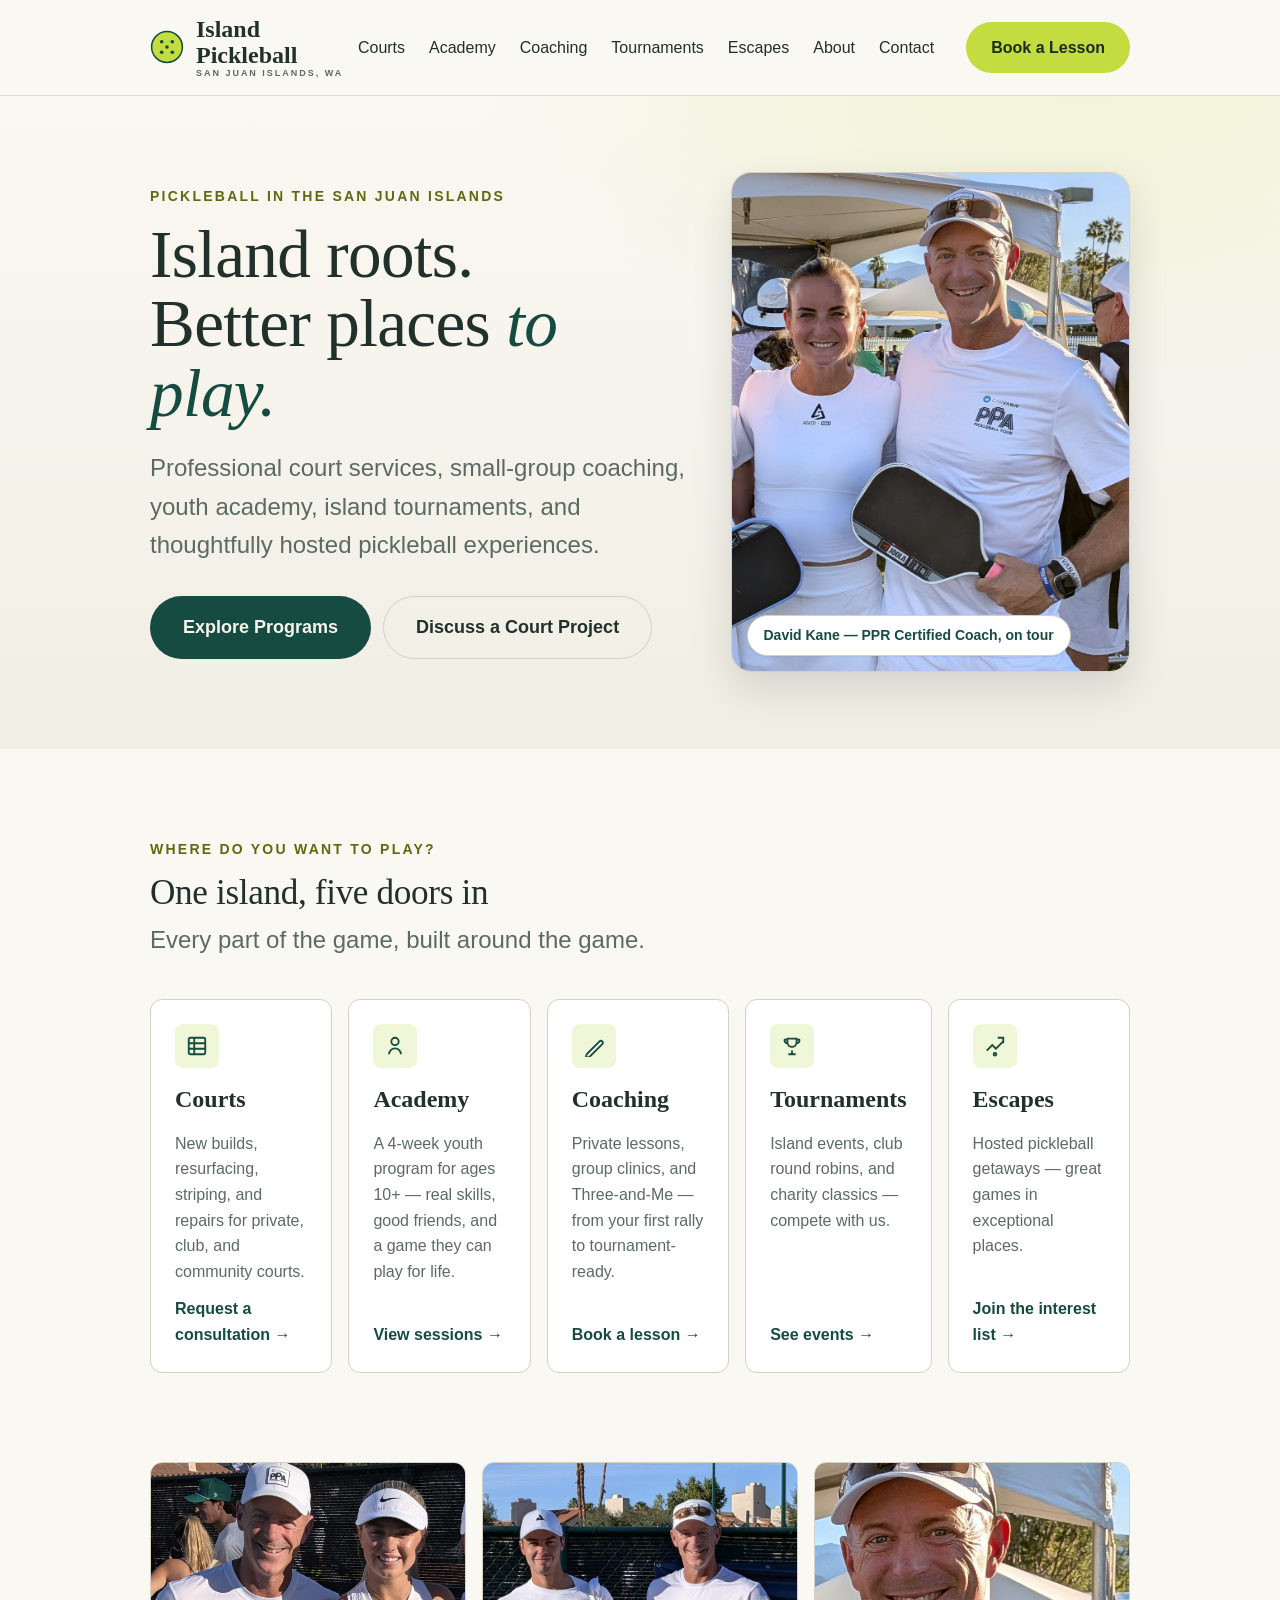
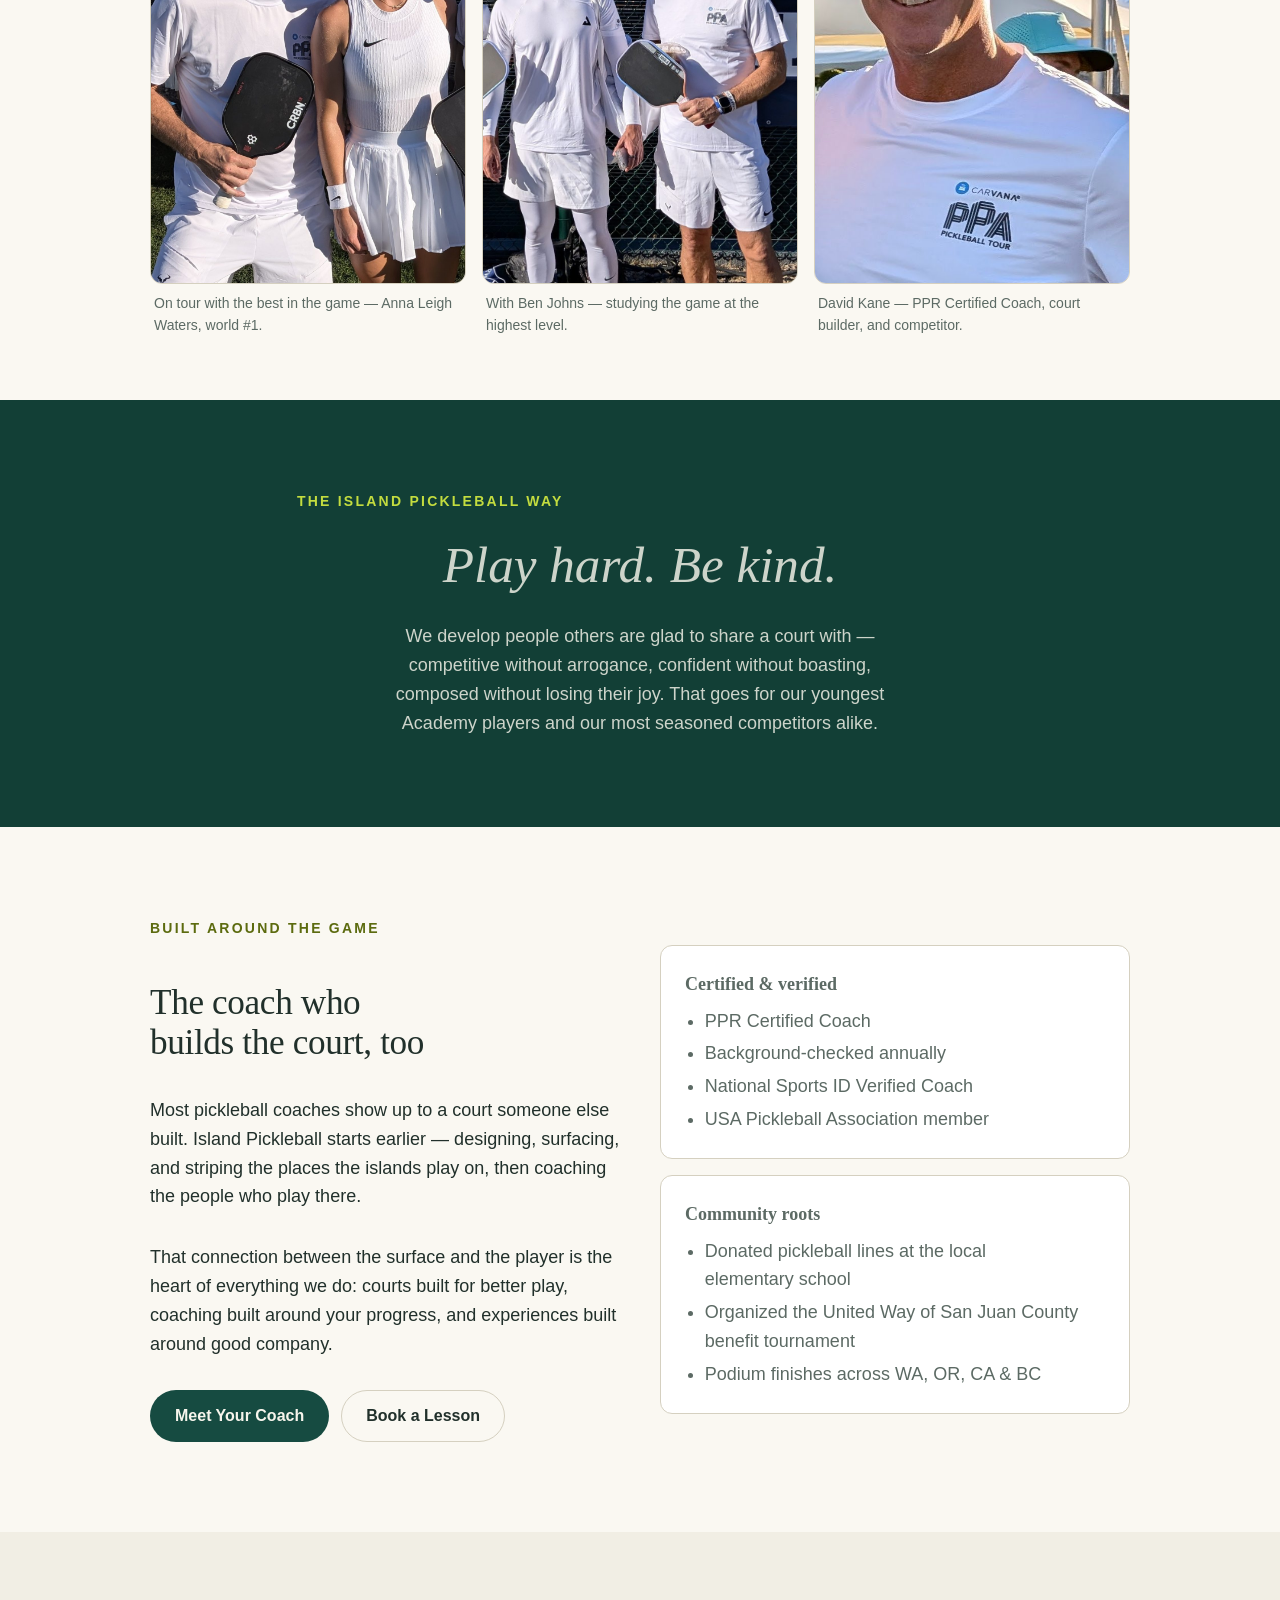
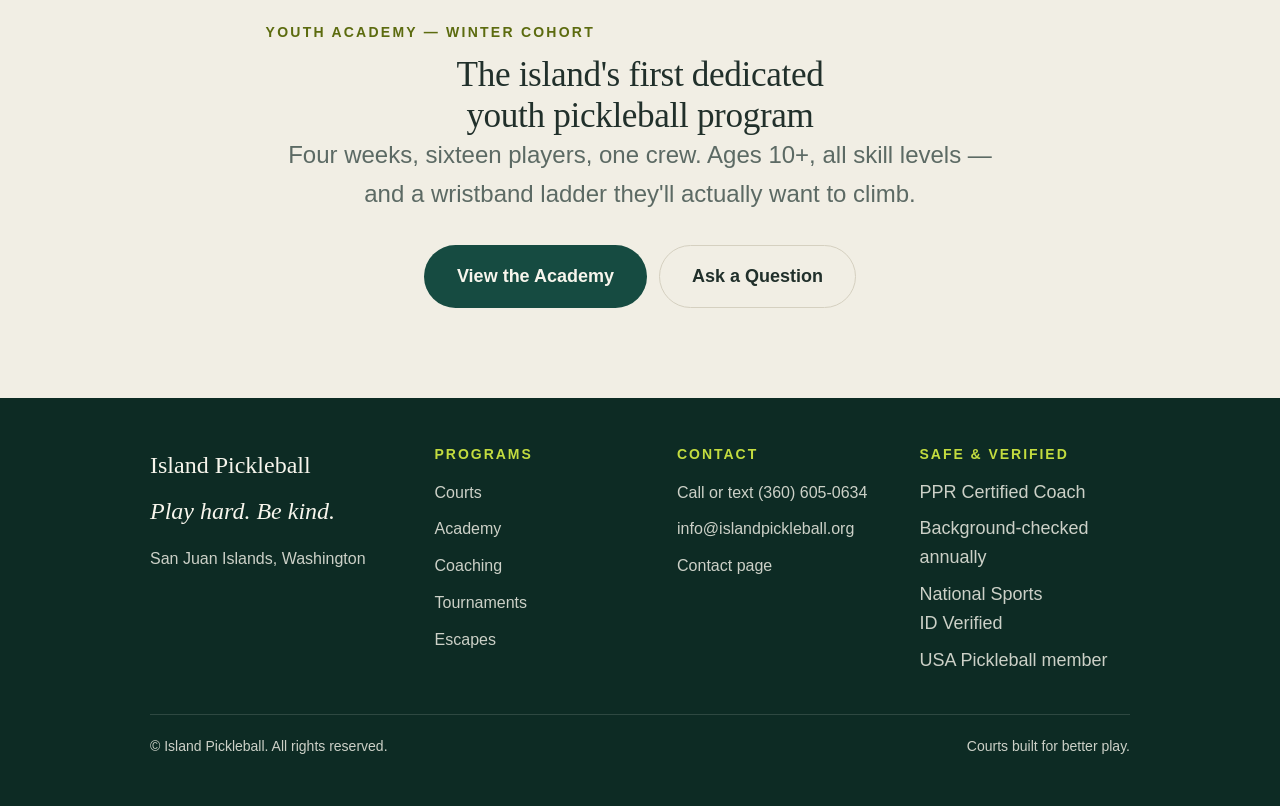
==== commit 576d7c58: "Visual polish: hero photo, David-in-white gallery, before/after court showcase - Home: replace wiref" ====
--- a/index.html
+++ b/index.html
@@ -70,22 +70,10 @@
             <a class="btn btn--ghost btn--lg" href="./courts.html">Discuss a Court Project</a>
           </div>
         </div>
-        <div class="hero__court" aria-hidden="true">
-          <svg viewBox="0 0 520 440" fill="none" stroke="var(--color-primary)" stroke-width="2">
-            <rect x="10" y="10" width="500" height="420" rx="6" fill="var(--color-surface)"/>
-            <line x1="10" y1="220" x2="510" y2="220"/>
-            <line x1="260" y1="10" x2="260" y2="430"/>
-            <rect x="120" y="10" width="280" height="140" fill="none"/>
-            <rect x="120" y="290" width="280" height="140" fill="none"/>
-            <line x1="120" y1="10" x2="120" y2="430" stroke-dasharray="6 6"/>
-            <line x1="400" y1="10" x2="400" y2="430" stroke-dasharray="6 6"/>
-            <rect x="230" y="194" width="60" height="52" rx="26" fill="var(--color-accent)" stroke="var(--color-primary)"/>
-            <circle cx="245" cy="208" r="2" fill="var(--color-primary)"/>
-            <circle cx="275" cy="208" r="2" fill="var(--color-primary)"/>
-            <circle cx="245" cy="232" r="2" fill="var(--color-primary)"/>
-            <circle cx="275" cy="232" r="2" fill="var(--color-primary)"/>
-            <circle cx="260" cy="220" r="2" fill="var(--color-primary)"/>
-          </svg>
+        <figure class="hero__photo">
+          <img src="./images/david-kate.jpg" alt="David Kane in white tournament kit with pro player Catherine Parenteau" loading="eager">
+          <figcaption class="hero__badge">David Kane — PPR Certified Coach, on tour</figcaption>
+        </figure>
         </div>
       </div>
     </section>
@@ -144,18 +132,18 @@
     <!-- PHOTO STRIP -->
     <section class="section section--tight" style="padding-top: 0;">
       <div class="container">
-        <div class="photo-grid">
-          <figure class="photo">
-            <img src="./images/court-striping.jpg" alt="Laying out new pickleball lines on an island court" loading="lazy">
-            <figcaption>Hands-on from the ground up — laying out new pickleball lines at the club.</figcaption>
+        <div class="photo-grid photo-grid--portrait">
+          <figure class="photo photo--portrait">
+            <img src="./images/david-anna-leigh.jpg" alt="David Kane in all white with world number one Anna Leigh Waters" loading="lazy">
+            <figcaption>On tour with the best in the game — Anna Leigh Waters, world #1.</figcaption>
           </figure>
-          <figure class="photo">
-            <img src="./images/youth-camp.jpg" alt="Kids at an Island Pickleball youth summer camp" loading="lazy">
-            <figcaption>Youth summer camp — fundamentals, footwork, and sportsmanship on island courts.</figcaption>
+          <figure class="photo photo--portrait">
+            <img src="./images/david-ben-johns.jpg" alt="David Kane in all white with champion Ben Johns" loading="lazy">
+            <figcaption>With Ben Johns — studying the game at the highest level.</figcaption>
           </figure>
-          <figure class="photo">
-            <img src="./images/school-court-lines.jpg" alt="Pickleball lines painted on the elementary school court" loading="lazy">
-            <figcaption>Donated court lines — island kids playing at recess, in PE, and after school.</figcaption>
+          <figure class="photo photo--portrait">
+            <img src="./images/david-ppa-tour.jpg" alt="David Kane in white tournament kit at a PPA Tour event" loading="lazy">
+            <figcaption>David Kane — PPR Certified Coach, court builder, and competitor.</figcaption>
           </figure>
         </div>
       </div>
--- a/style.css
+++ b/style.css
@@ -405,13 +405,34 @@
   gap: var(--space-3);
 }
 
-.hero__court {
+.hero__photo {
   position: relative;
-}
-
-.hero__court svg {
+  margin: 0;
+}
+
+.hero__photo img {
   width: 100%;
-  height: auto;
+  aspect-ratio: 4/5;
+  object-fit: cover;
+  object-position: 50% 25%;
+  border-radius: var(--radius-xl);
+  border: 1px solid var(--color-border);
+  box-shadow: var(--shadow-lg);
+  background: var(--color-surface-offset);
+}
+
+.hero__badge {
+  position: absolute;
+  left: var(--space-4);
+  bottom: var(--space-4);
+  background: var(--color-surface);
+  border: 1px solid var(--color-border);
+  border-radius: var(--radius-full, 999px);
+  padding: var(--space-2) var(--space-4);
+  font-size: var(--text-xs);
+  font-weight: 600;
+  color: var(--color-primary);
+  box-shadow: var(--shadow-sm);
 }
 
 /* ============ Door cards ============ */
@@ -1176,3 +1197,205 @@
   color: var(--color-text-muted);
   padding: var(--space-2) var(--space-1) 0;
 }
+
+/* ============ Form engine states ============ */
+
+.form__pending,
+.form__error,
+.form__unconfigured {
+  display: none;
+  border-radius: var(--radius-lg);
+  padding: var(--space-5);
+  font-size: var(--text-base);
+}
+
+.form__pending {
+  background: var(--color-surface-offset);
+  color: var(--color-text-muted);
+}
+
+.form__error {
+  background: #fbe9e2;
+  border: 1px solid #c05621;
+}
+
+.form__unconfigured {
+  background: var(--color-accent-soft);
+  border: 1px solid var(--color-accent-deep);
+}
+
+.form__pending[data-show='true'],
+.form__error[data-show='true'],
+.form__unconfigured[data-show='true'] {
+  display: block;
+}
+
+/* ============ Academy conduct gate & payment ============ */
+
+.conduct {
+  border: 1px solid var(--color-border);
+  border-radius: var(--radius-lg);
+  padding: var(--space-6);
+  background: var(--color-surface);
+  display: grid;
+  gap: var(--space-4);
+}
+
+.conduct__title {
+  font-family: var(--font-display);
+  font-size: var(--text-lg);
+  font-weight: 600;
+}
+
+.conduct__text {
+  font-size: var(--text-sm);
+  color: var(--color-text-muted);
+}
+
+.check {
+  display: flex;
+  gap: var(--space-3);
+  align-items: flex-start;
+  font-size: var(--text-sm);
+}
+
+.check input {
+  margin-top: 4px;
+  width: auto;
+  flex: none;
+}
+
+.academy-payment {
+  display: none;
+  margin-top: var(--space-8);
+  border: 1px solid var(--color-primary);
+  border-radius: var(--radius-xl);
+  padding: var(--space-8);
+  background: var(--color-surface);
+  text-align: center;
+  box-shadow: var(--shadow-md);
+}
+
+.academy-payment[data-show='true'] {
+  display: block;
+}
+
+.academy-payment h3 {
+  font-family: var(--font-display);
+  font-size: var(--text-lg);
+  margin-bottom: var(--space-2);
+}
+
+.academy-payment p {
+  margin-inline: auto;
+}
+
+.academy-payment .payment__btn {
+  margin-top: var(--space-6);
+}
+
+.academy-payment .payment__btn[data-show='false'] {
+  display: none;
+}
+
+.academy-payment .payment__fallback {
+  display: none;
+  font-size: var(--text-sm);
+  color: var(--color-text-muted);
+  margin-top: var(--space-5);
+}
+
+.academy-payment .payment__fallback[data-show='true'] {
+  display: block;
+}
+
+/* Visually hidden but available to assistive tech / form engines */
+.sr-only {
+  position: absolute;
+  width: 1px;
+  height: 1px;
+  padding: 0;
+  margin: -1px;
+  overflow: hidden;
+  clip: rect(0, 0, 0, 0);
+  white-space: nowrap;
+  border: 0;
+}
+
+/* ============ Portrait photo treatment ============ */
+/* Portrait photos keep their natural shape instead of being
+   crammed into the 4/3 landscape frame. */
+
+.photo--portrait img {
+  aspect-ratio: 3/4;
+}
+
+.photo-grid--portrait {
+  grid-template-columns: repeat(auto-fit, minmax(260px, 1fr));
+}
+
+/* ============ Before / After pairs ============ */
+
+.ba-grid {
+  display: grid;
+  gap: var(--space-6);
+  grid-template-columns: repeat(auto-fit, minmax(420px, 1fr));
+}
+
+.ba {
+  border: 1px solid var(--color-border);
+  border-radius: var(--radius-lg);
+  overflow: hidden;
+  background: var(--color-surface);
+}
+
+.ba__images {
+  display: grid;
+  grid-template-columns: 1fr 1fr;
+}
+
+.ba__shot {
+  position: relative;
+  margin: 0;
+}
+
+.ba__shot img {
+  display: block;
+  width: 100%;
+  aspect-ratio: 4/3;
+  object-fit: cover;
+  background: var(--color-surface-offset);
+}
+
+.ba__tag {
+  position: absolute;
+  top: var(--space-3);
+  left: var(--space-3);
+  background: var(--color-surface);
+  border: 1px solid var(--color-border);
+  border-radius: 999px;
+  padding: 2px var(--space-3);
+  font-size: var(--text-xs);
+  font-weight: 700;
+  letter-spacing: 0.04em;
+  text-transform: uppercase;
+  color: var(--color-text);
+}
+
+.ba__tag--after {
+  background: var(--color-accent);
+  border-color: var(--color-accent-deep);
+  color: var(--color-primary);
+}
+
+.ba__caption {
+  padding: var(--space-4);
+  font-size: var(--text-sm);
+  color: var(--color-text-muted);
+  margin: 0;
+}
+
+/* Four-across grid for portrait card sets */
+.photo-grid--quarters {
+  grid-template-columns: repeat(auto-fit, minmax(210px, 1fr));
+}
